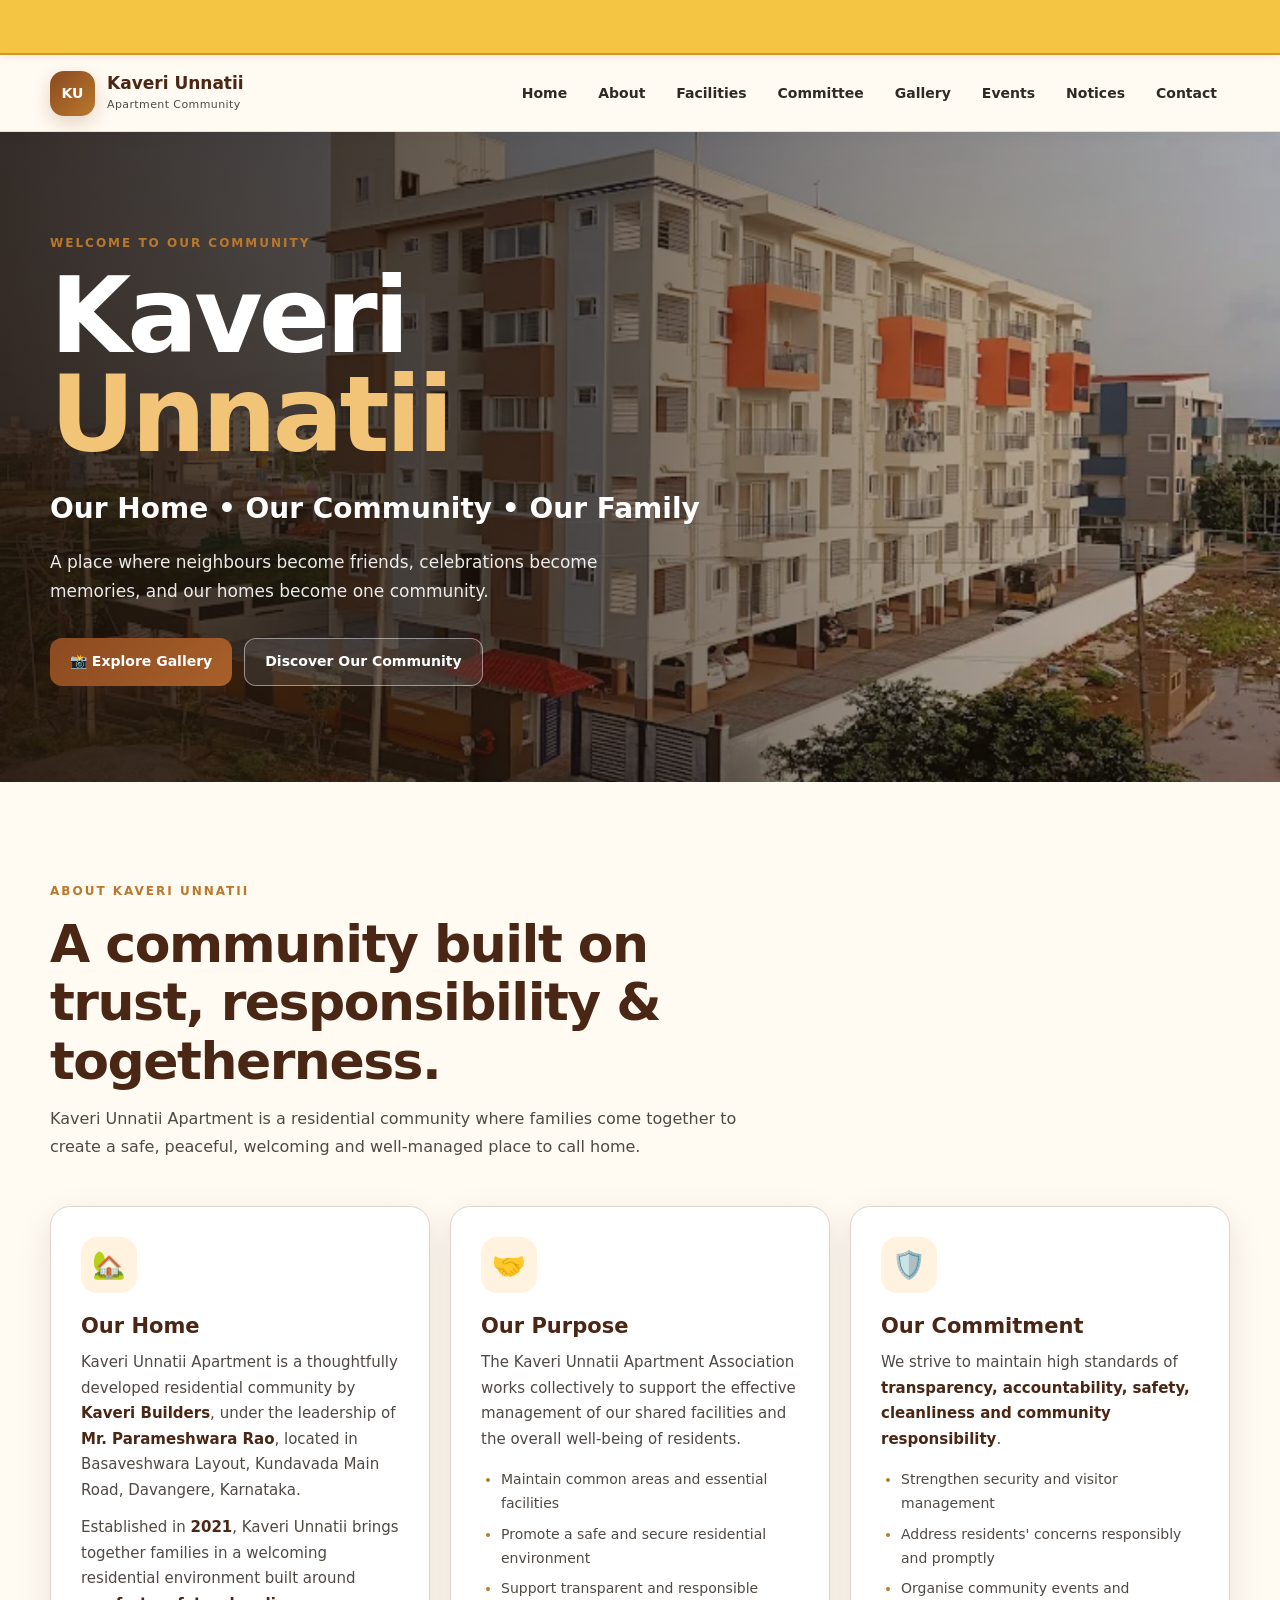
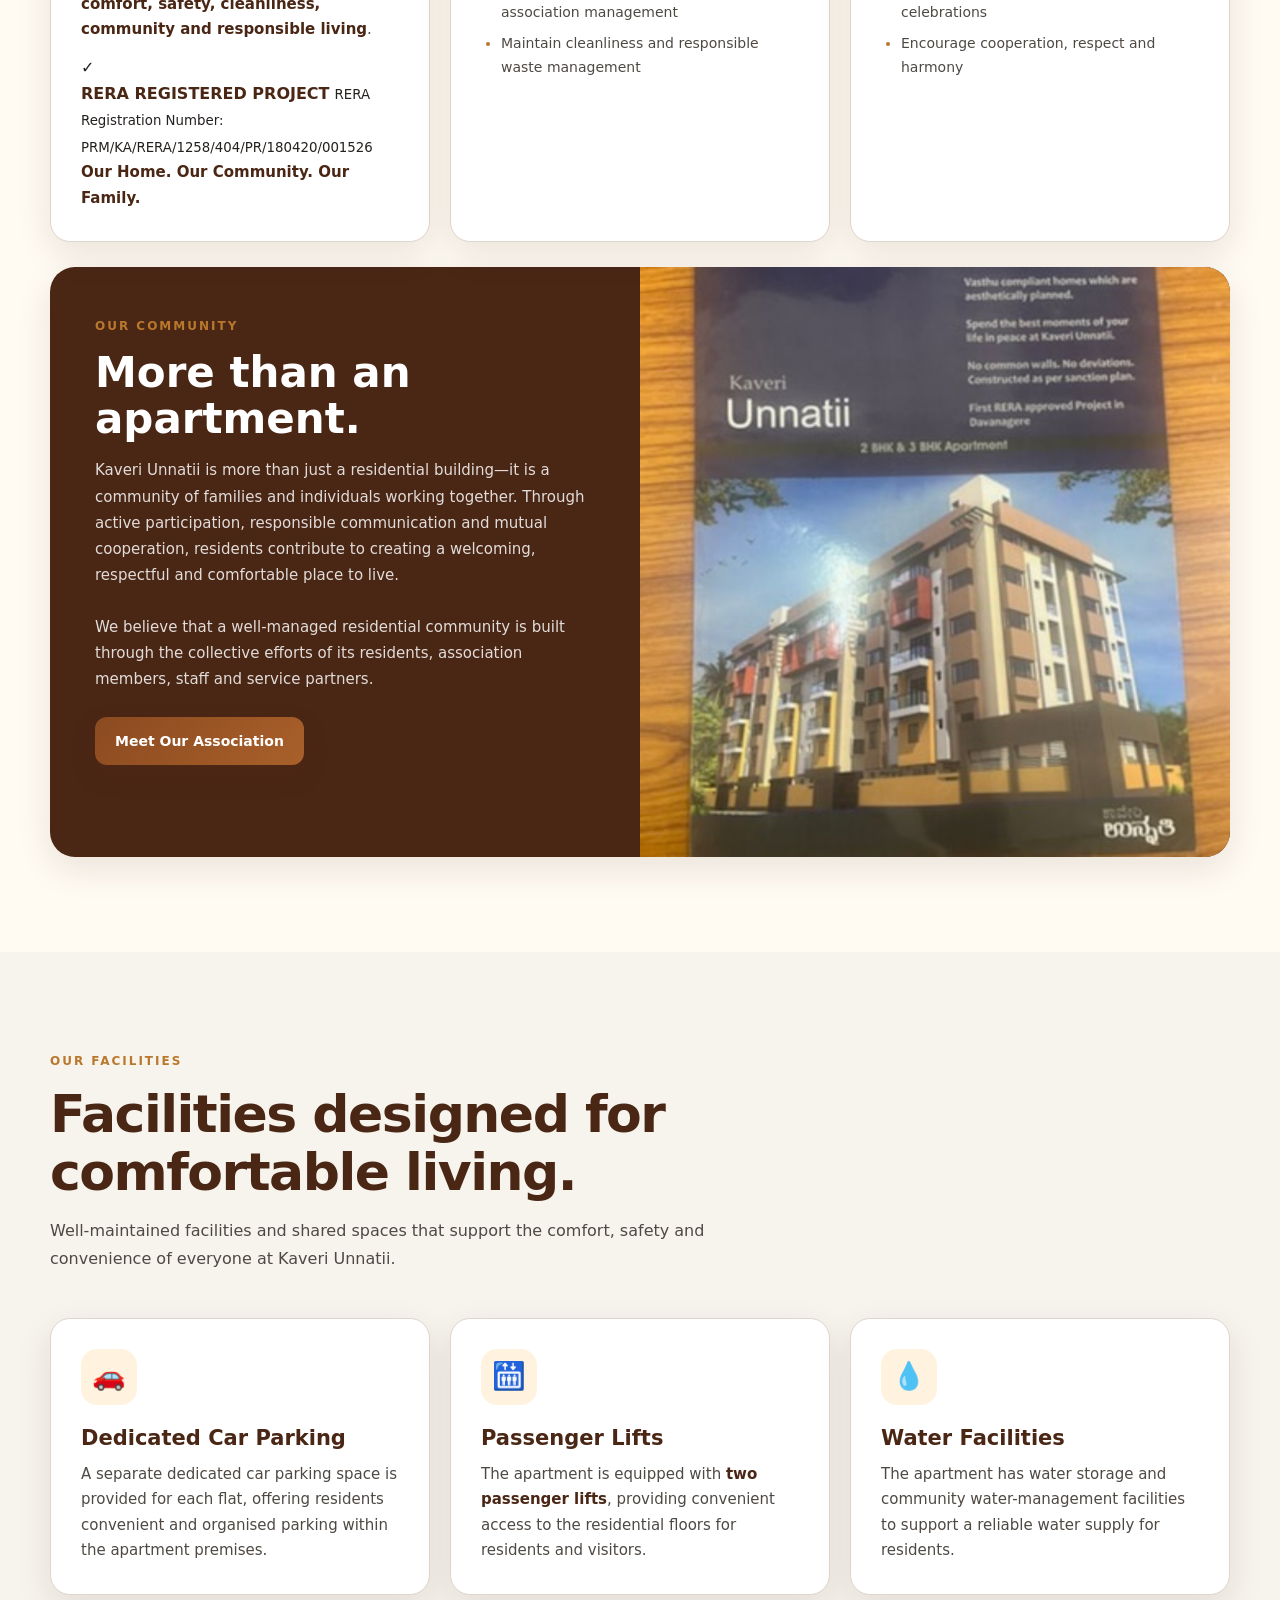
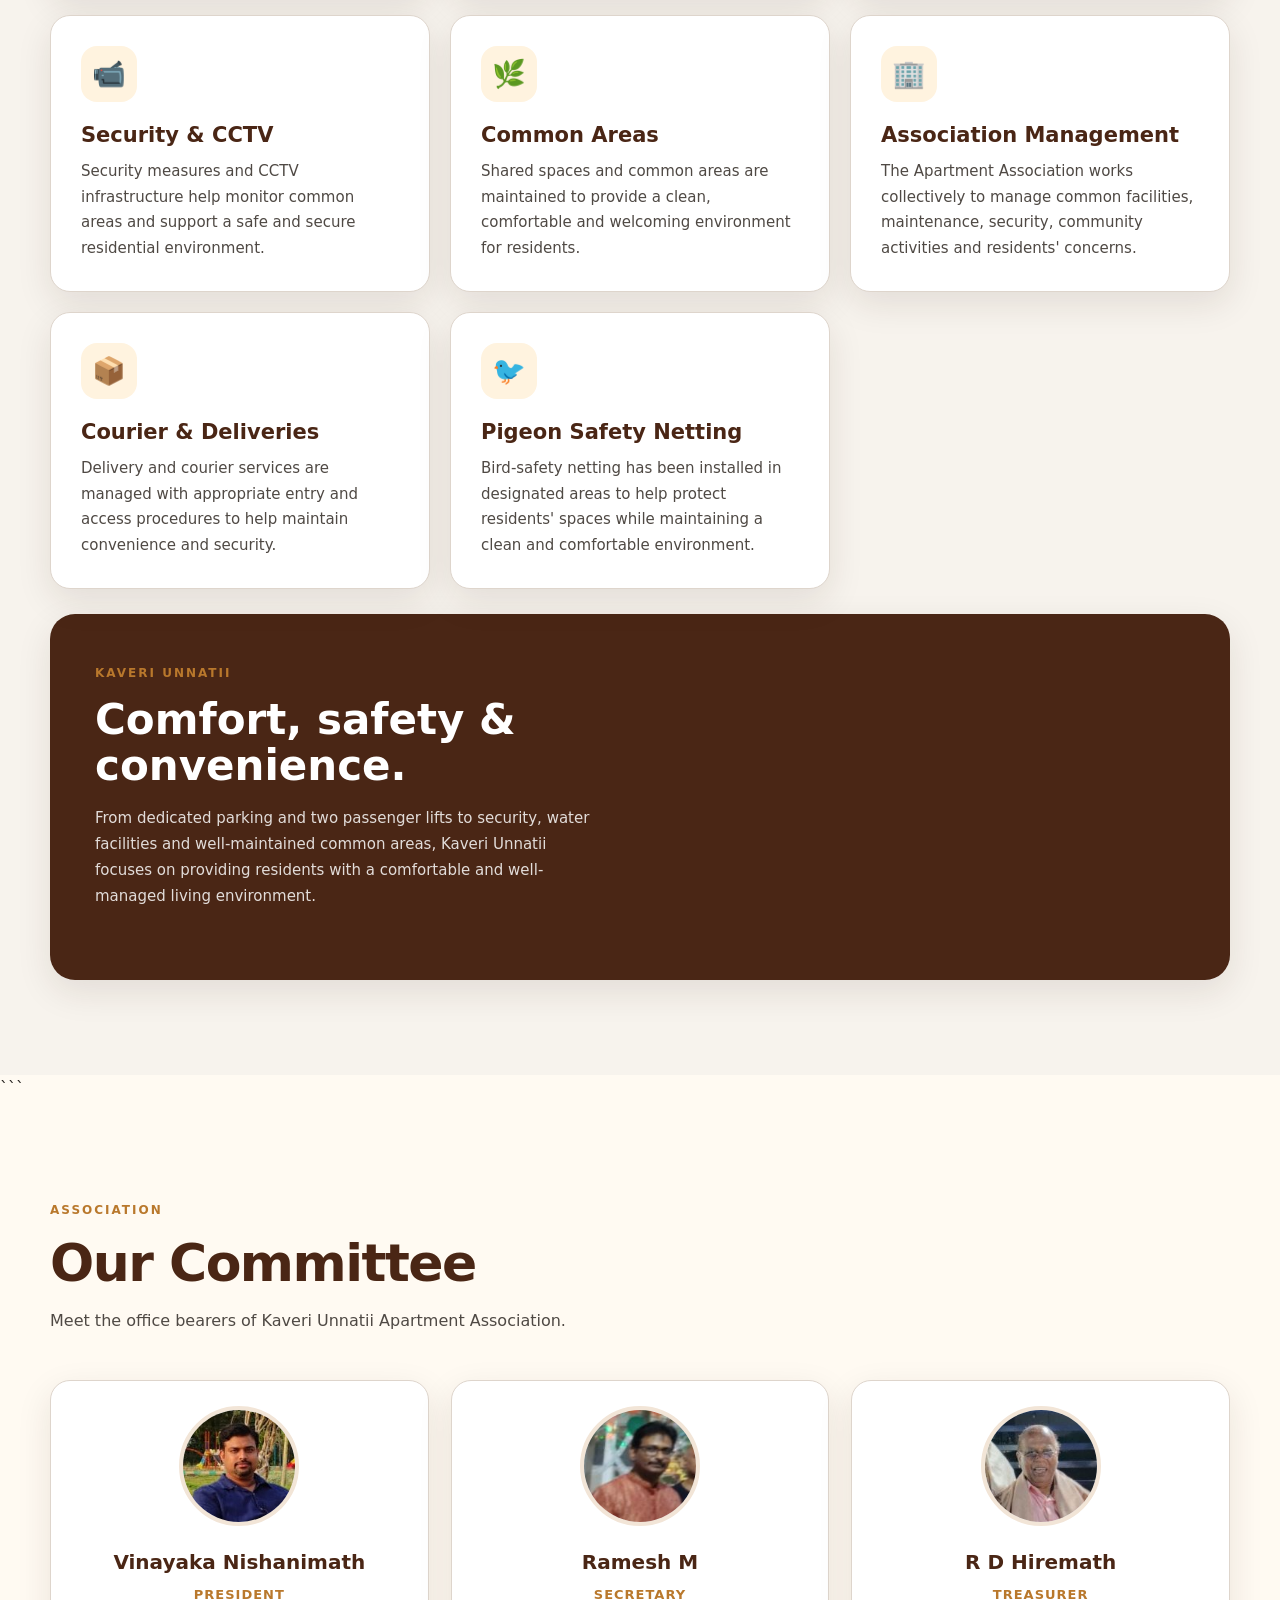
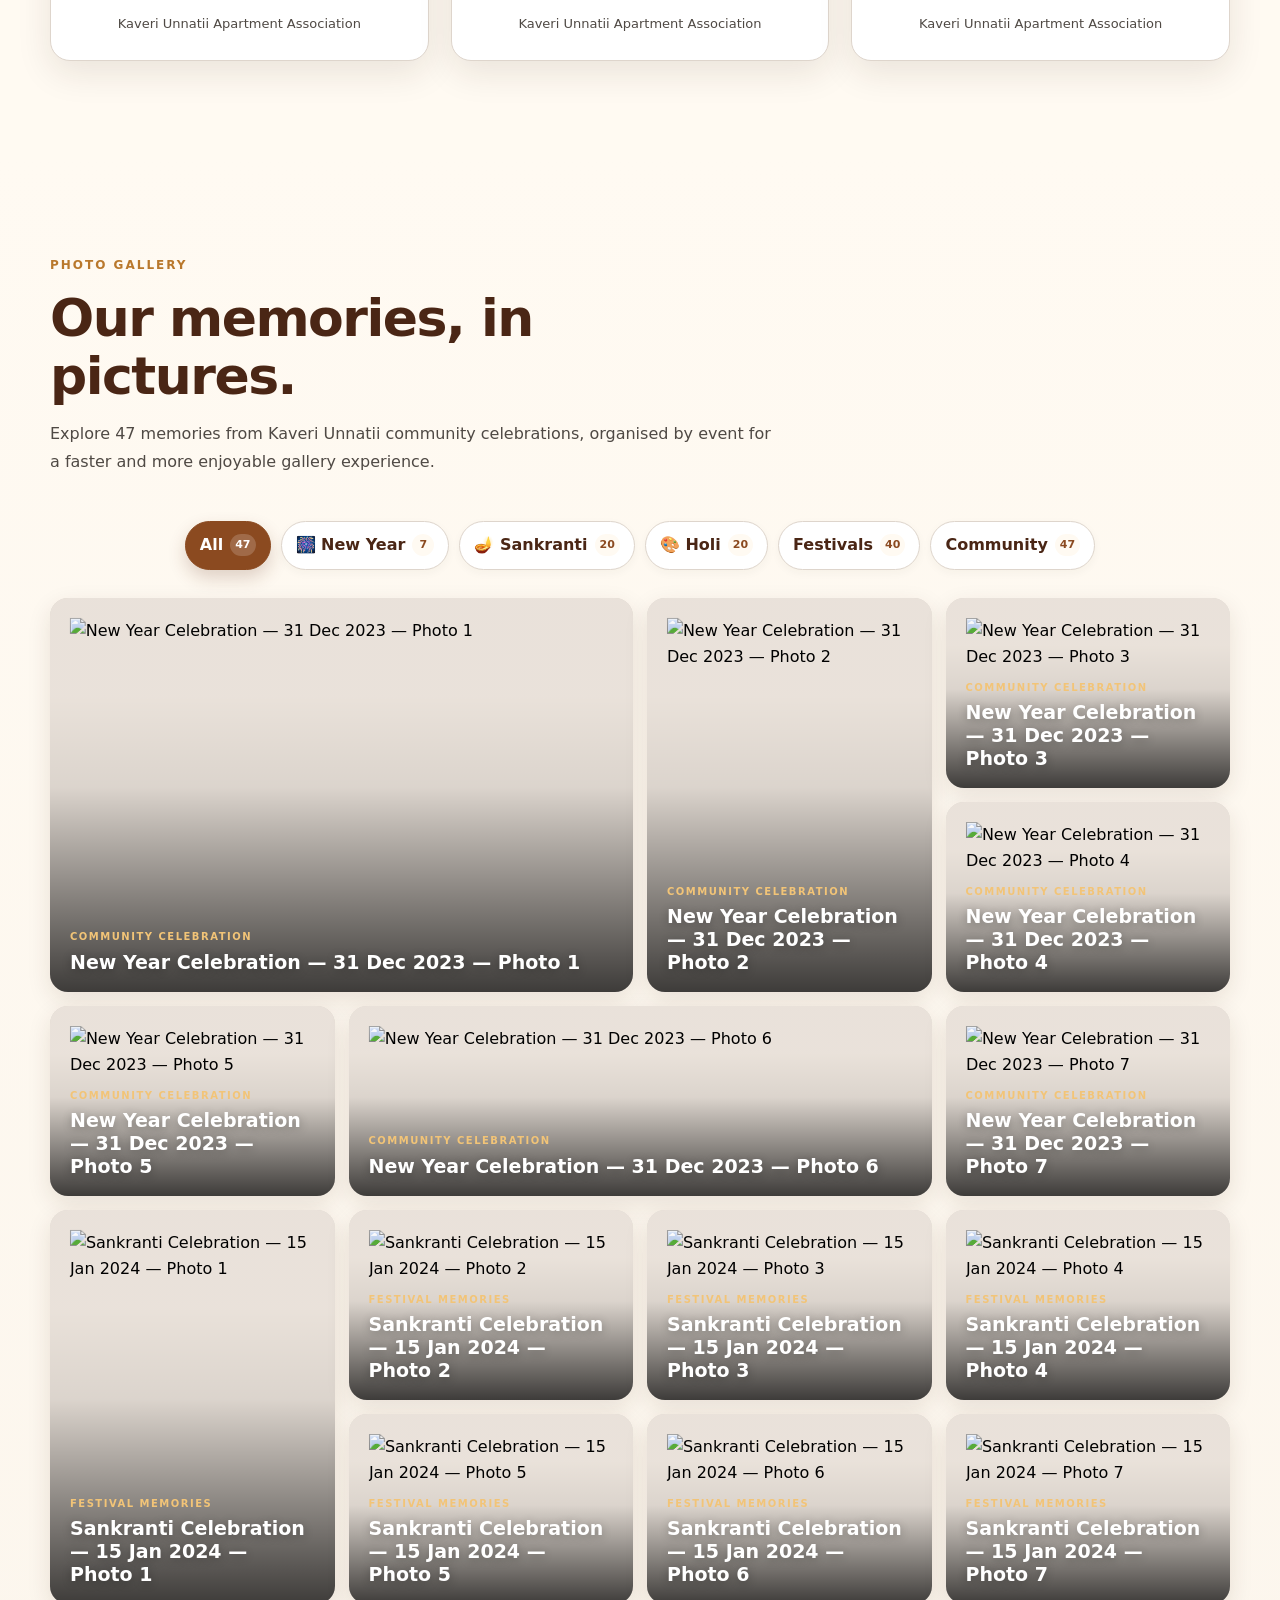
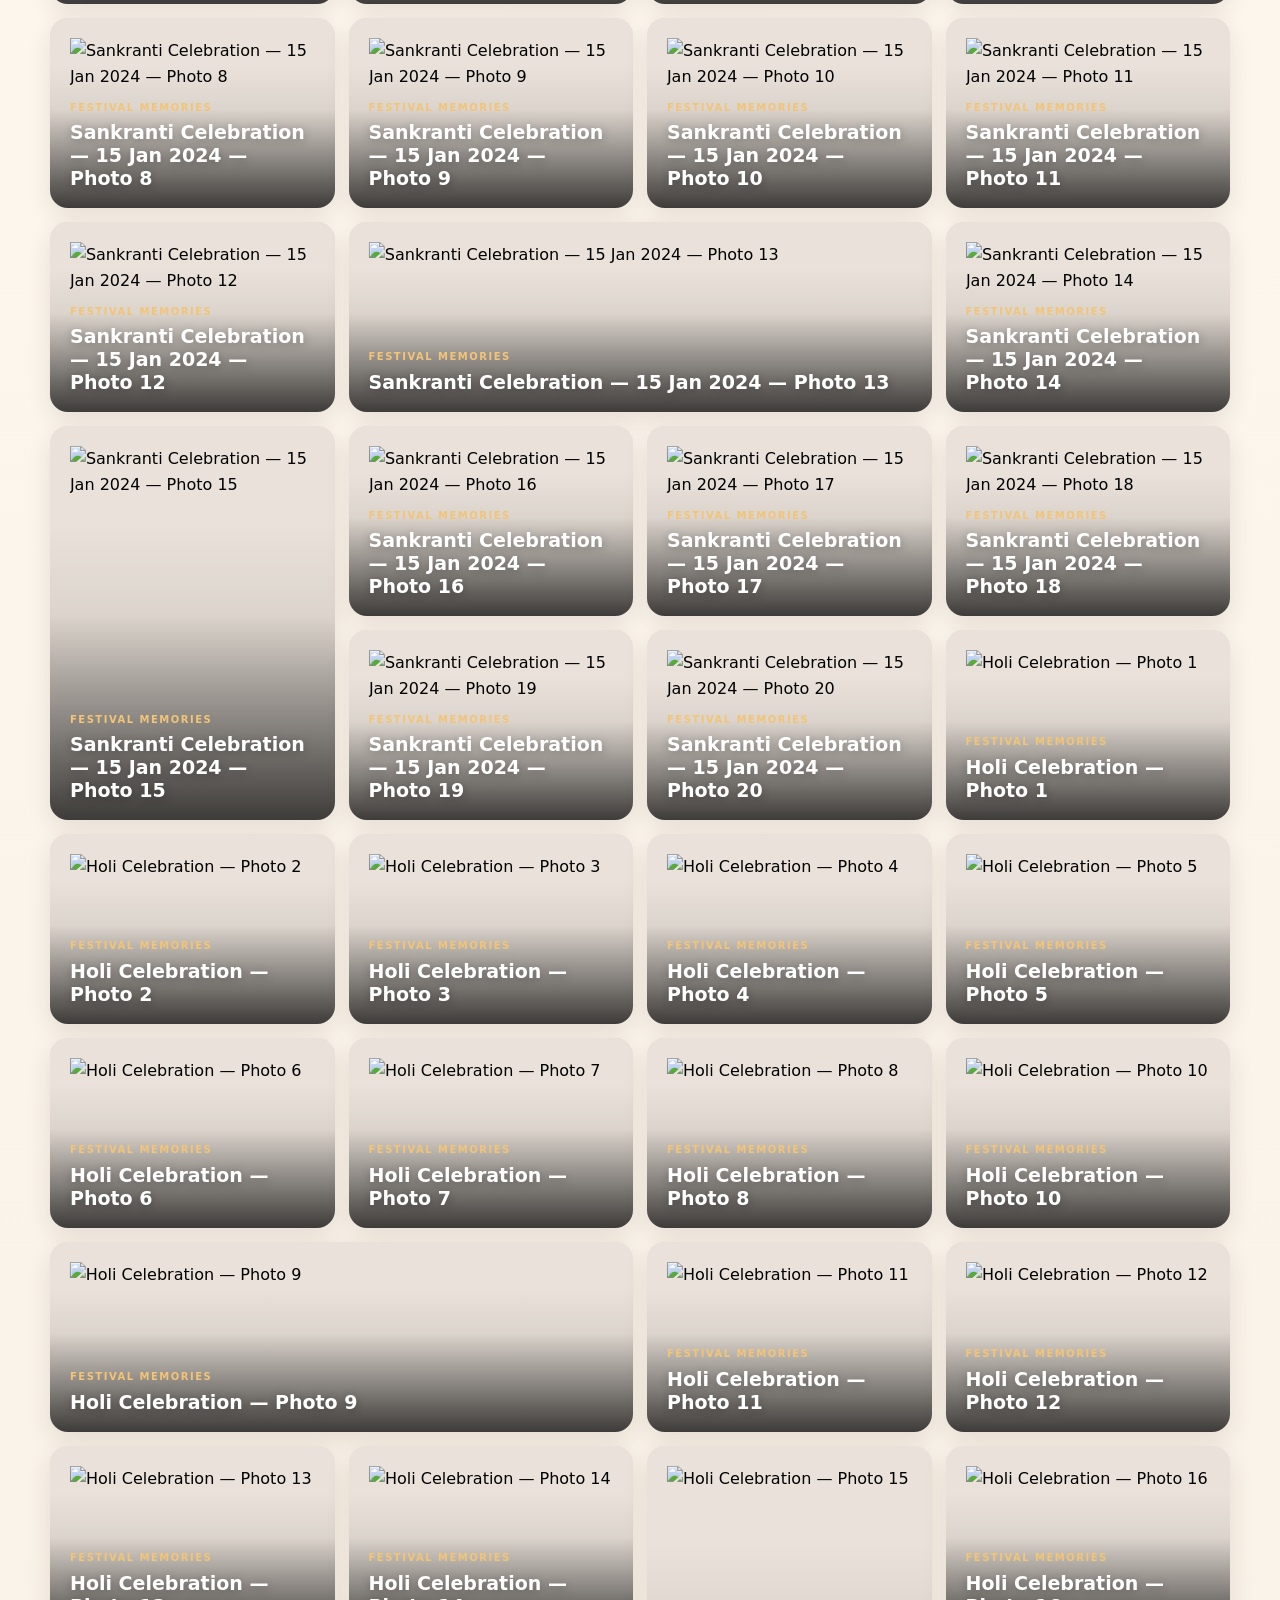
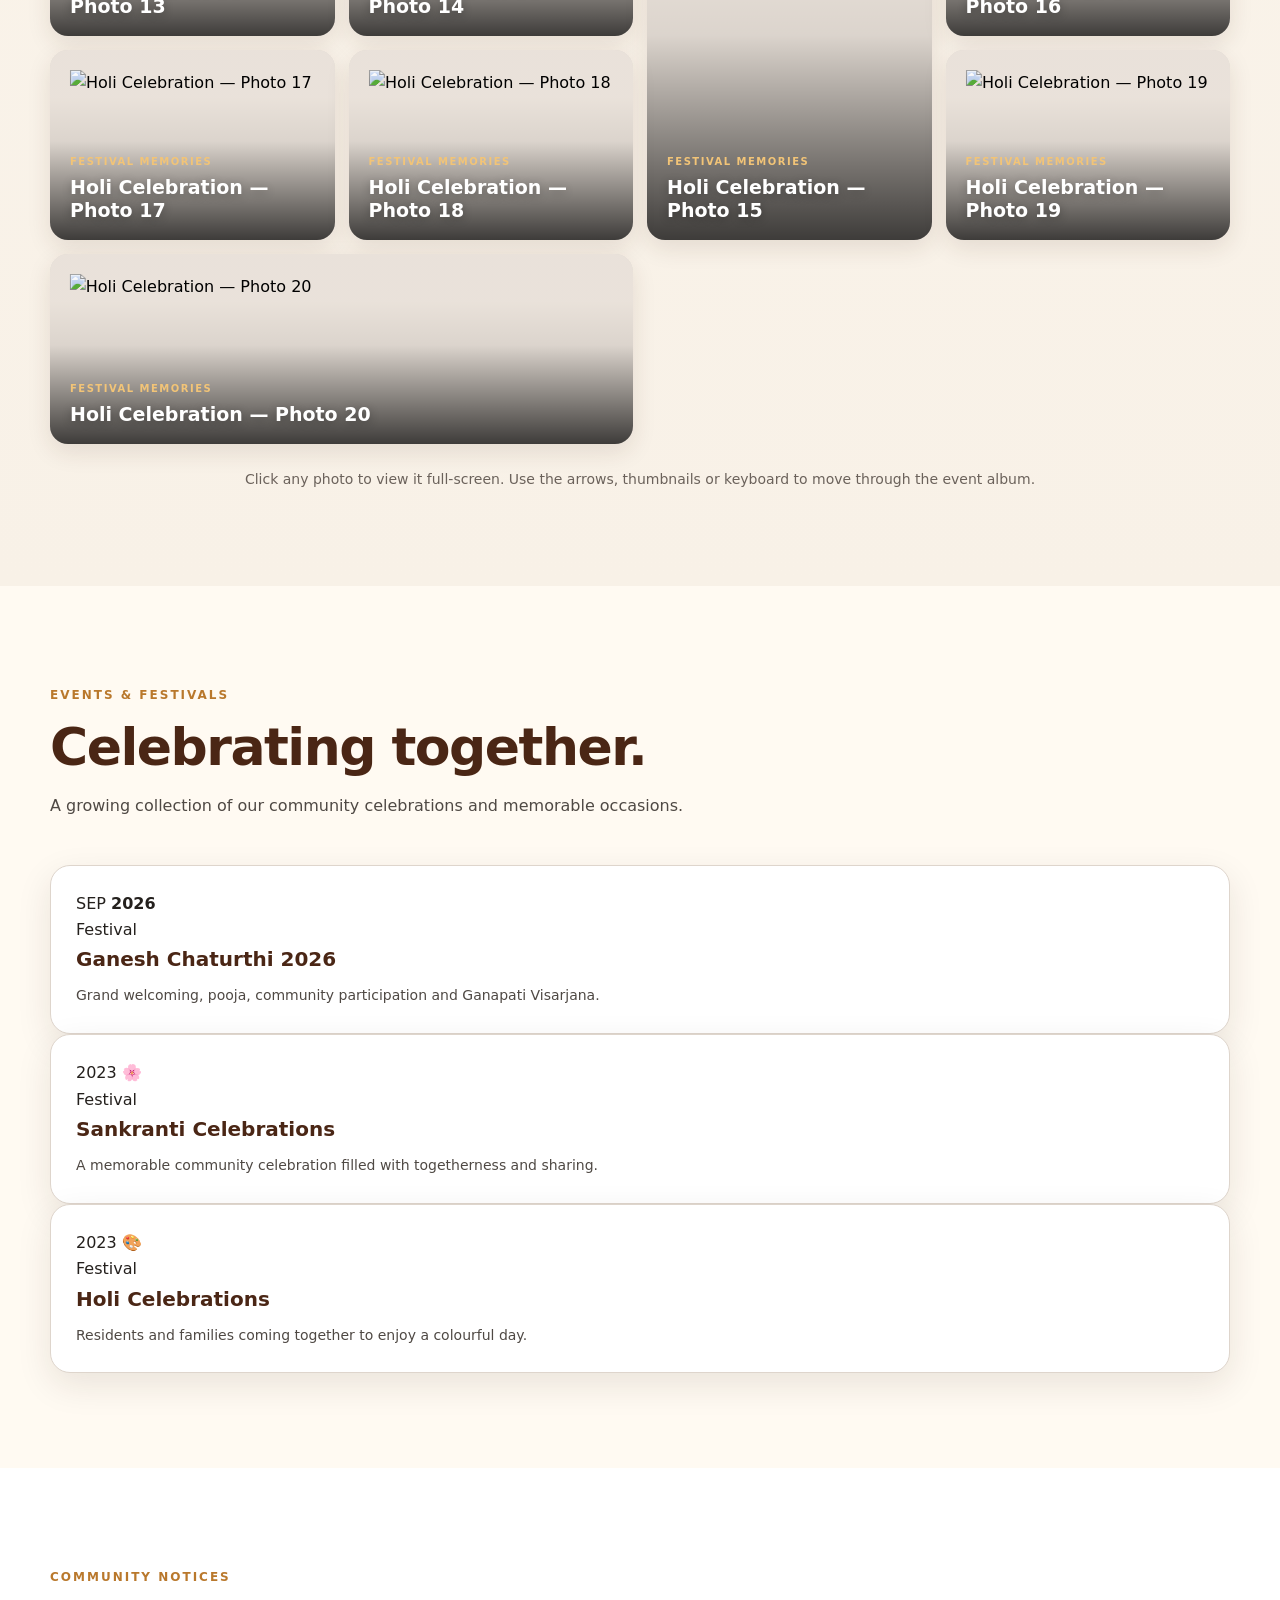
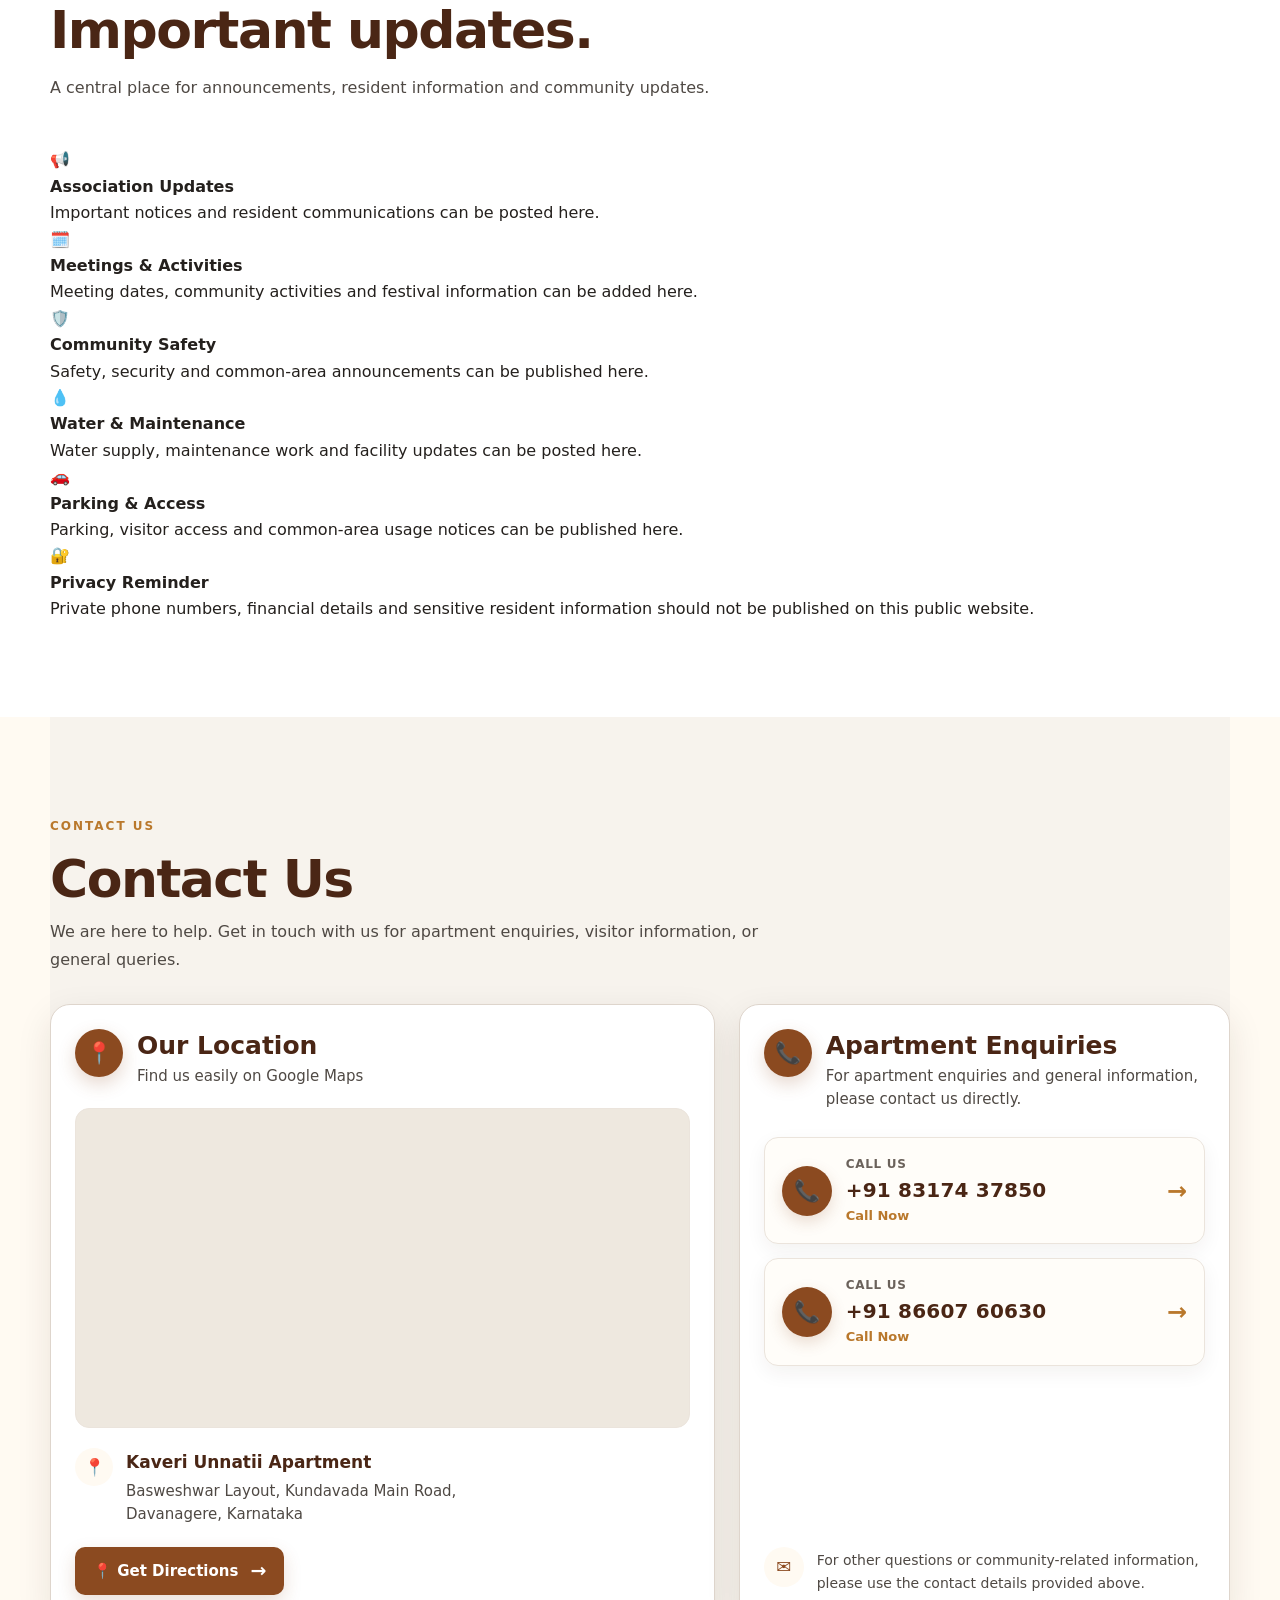
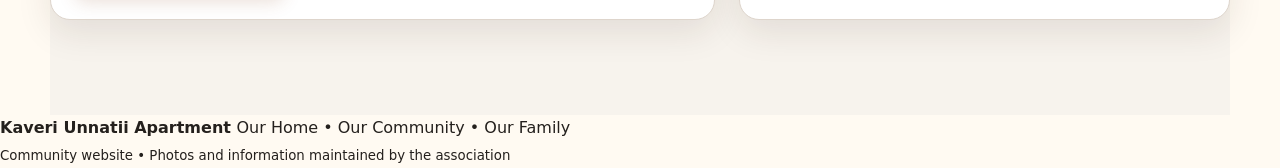
==== index.html @ 5471bf75 "Add files via upload" ====
<!DOCTYPE html>
<html lang="en">
<head>
  <meta charset="utf-8">
  <meta name="viewport" content="width=device-width, initial-scale=1.0">

  <meta
    name="description"
    content="Kaveri Unnatii Apartment Community — our home, our community, our family."
  >

  <meta name="theme-color" content="#8b4a20">

  <title>
    Kaveri Unnatii Apartment | Our Home • Our Community • Our Family
  </title>

  <link rel="stylesheet" href="styles.css">
</head>

<body>

  <!-- Urgent Sale Announcement -->
  <div class="sale-announcement" role="region" aria-label="Flat sale announcement">
    <div class="sale-announcement-track">
      🚨 <strong>LIMITED FLATS AVAILABLE FOR SALE — ENQUIRE TODAY!</strong>
      &nbsp;&nbsp;|&nbsp;&nbsp;
      🏠 Only a Few Flats Remaining
      &nbsp;&nbsp;|&nbsp;&nbsp;
      📞 <a href="tel:+918317437850">+91 83174 37850</a>
      &nbsp;&nbsp;/&nbsp;&nbsp;
      <a href="tel:+918660760630">+91 86607 60630</a>
    </div>
  </div>

  <!-- =====================================================
       NAVIGATION
  ====================================================== -->

  <header class="topbar">

    <div class="nav-wrap">

      <a
        href="#home"
        class="brand"
        aria-label="Kaveri Unnatii Home"
      >

        <span class="brand-mark">KU</span>

        <span>
          <strong>Kaveri Unnatii</strong>
          <small>Apartment Community</small>
        </span>

      </a>


      <button
        class="menu-btn"
        id="menuBtn"
        type="button"
        aria-label="Open navigation menu"
        aria-expanded="false"
      >
        ☰
      </button>


      <nav id="nav">

        <a href="#home">Home</a>
        <a href="#about">About</a>
        <a href="#facilities">Facilities</a>
        <a href="#committee">Committee</a>
        <a href="#gallery">Gallery</a>
        <a href="#events">Events</a>
        <a href="#notices">Notices</a>
        <a href="#contact">Contact</a>

      </nav>

    </div>

  </header>


  <main>

    <!-- =====================================================
         HERO
    ====================================================== -->

    <section class="hero" id="home">

      <div class="hero-overlay"></div>

      <div class="hero-content">

        <span class="eyebrow">
          WELCOME TO OUR COMMUNITY
        </span>

        <h1>
          Kaveri
          <span>Unnatii</span>
        </h1>

        <p class="hero-tagline">
          Our Home • Our Community • Our Family
        </p>

        <p class="hero-copy">
          A place where neighbours become friends,
          celebrations become memories,
          and our homes become one community.
        </p>

        <div class="hero-actions">

          <a
            class="btn primary"
            href="#gallery"
          >
            📸 Explore Gallery
          </a>

          <a
            class="btn ghost"
            href="#about"
          >
            Discover Our Community
          </a>

        </div>

      </div>

    </section>


    <!-- =====================================================
         ABOUT
    ====================================================== -->

    <!-- =====================================================
     ABOUT
====================================================== -->

<section class="section" id="about">

  <div class="section-heading">

    <span class="eyebrow">
      ABOUT KAVERI UNNATII
    </span>

    <h2>
      A community built on trust, responsibility &amp; togetherness.
    </h2>

    <p>
      Kaveri Unnatii Apartment is a residential community
      where families come together to create a safe, peaceful,
      welcoming and well-managed place to call home.
    </p>

  </div>


  <div class="about-grid">

    <div class="about-card">

      <div class="icon">🏡</div>

      <h3>
        Our Home
      </h3>

      <p>
        Kaveri Unnatii Apartment is a thoughtfully developed residential
        community by <strong>Kaveri Builders</strong>, under the leadership
        of <strong>Mr. Parameshwara Rao</strong>, located in
        Basaveshwara Layout, Kundavada Main Road, Davangere, Karnataka.
      </p>

      <p>
        Established in <strong>2021</strong>, Kaveri Unnatii brings
        together families in a welcoming residential environment built
        around <strong>comfort, safety, cleanliness, community and
        responsible living</strong>.
      </p>

      <div class="rera-badge" role="note" aria-label="RERA registration information">
        <span class="rera-badge-icon">✓</span>
        <div>
          <strong>RERA REGISTERED PROJECT</strong>
          <small>
            RERA Registration Number:
            <span>PRM/KA/RERA/1258/404/PR/180420/001526</span>
          </small>
        </div>
      </div>

      <p class="home-closing">
        <strong>Our Home. Our Community. Our Family.</strong>
      </p>

    </div>


    <div class="about-card">

      <div class="icon">🤝</div>

      <h3>
        Our Purpose
      </h3>

      <p>
        The Kaveri Unnatii Apartment Association works collectively
        to support the effective management of our shared
        facilities and the overall well-being of residents.
      </p>

      <ul class="about-list">
        <li>Maintain common areas and essential facilities</li>
        <li>Promote a safe and secure residential environment</li>
        <li>Support transparent and responsible association management</li>
        <li>Maintain cleanliness and responsible waste management</li>
      </ul>

    </div>


    <div class="about-card">

      <div class="icon">🛡️</div>

      <h3>
        Our Commitment
      </h3>

      <p>
        We strive to maintain high standards of
        <strong>transparency, accountability, safety, cleanliness
        and community responsibility</strong>.
      </p>

      <ul class="about-list">
        <li>Strengthen security and visitor management</li>
        <li>Address residents' concerns responsibly and promptly</li>
        <li>Organise community events and celebrations</li>
        <li>Encourage cooperation, respect and harmony</li>
      </ul>

    </div>

  </div>


  <div class="intro-panel">

    <div>

      <span class="eyebrow">
        OUR COMMUNITY
      </span>

      <h3>
        More than an apartment.
      </h3>

      <p>
        Kaveri Unnatii is more than just a residential building—it is
        a community of families and individuals working together.
        Through active participation, responsible communication and
        mutual cooperation, residents contribute to creating a
        welcoming, respectful and comfortable place to live.
      </p>

      <p>
        We believe that a well-managed residential community is built
        through the collective efforts of its residents, association
        members, staff and service partners.
      </p>

      <a
        class="btn primary"
        href="#committee"
      >
        Meet Our Association
      </a>

    </div>


    <img
      src="images/Gallery/Our%20Apartment/kaveri-brochure.jpg"
      alt="Kaveri Unnatii Apartment"
      loading="lazy"
    >

  </div>

</section>

<!-- =====================================================
     FACILITIES
====================================================== -->

<section
  class="section facilities-section"
  id="facilities"
>

  <div class="section-heading">

    <span class="eyebrow">
      OUR FACILITIES
    </span>

    <h2>
      Facilities designed for comfortable living.
    </h2>

    <p>
      Well-maintained facilities and shared spaces that
      support the comfort, safety and convenience of
      everyone at Kaveri Unnatii.
    </p>

  </div>


  <div class="about-grid">


    <!-- PARKING -->

    <div class="about-card">

      <div class="icon">🚗</div>

      <h3>
        Dedicated Car Parking
      </h3>

      <p>
        A separate dedicated car parking space is provided
        for each flat, offering residents convenient and
        organised parking within the apartment premises.
      </p>

    </div>


    <!-- LIFT -->

    <div class="about-card">

      <div class="icon">🛗</div>

      <h3>
        Passenger Lifts
      </h3>

      <p>
        The apartment is equipped with <strong>two passenger
        lifts</strong>, providing convenient access to the
        residential floors for residents and visitors.
      </p>

    </div>


    <!-- WATER -->

    <div class="about-card">

      <div class="icon">💧</div>

      <h3>
        Water Facilities
      </h3>

      <p>
        The apartment has water storage and community
        water-management facilities to support a reliable
        water supply for residents.
      </p>

    </div>


    <!-- SECURITY -->

    <div class="about-card">

      <div class="icon">📹</div>

      <h3>
        Security &amp; CCTV
      </h3>

      <p>
        Security measures and CCTV infrastructure help
        monitor common areas and support a safe and secure
        residential environment.
      </p>

    </div>


    <!-- COMMON AREAS -->

    <div class="about-card">

      <div class="icon">🌿</div>

      <h3>
        Common Areas
      </h3>

      <p>
        Shared spaces and common areas are maintained
        to provide a clean, comfortable and welcoming
        environment for residents.
      </p>

    </div>


    <!-- ASSOCIATION -->

    <div class="about-card">

      <div class="icon">🏢</div>

      <h3>
        Association Management
      </h3>

      <p>
        The Apartment Association works collectively to
        manage common facilities, maintenance, security,
        community activities and residents' concerns.
      </p>

    </div>


    <!-- COURIER -->

    <div class="about-card">

      <div class="icon">📦</div>

      <h3>
        Courier &amp; Deliveries
      </h3>

      <p>
        Delivery and courier services are managed with
        appropriate entry and access procedures to help
        maintain convenience and security.
      </p>

    </div>


    <!-- PIGEON SAFETY -->

    <div class="about-card">

      <div class="icon">🐦</div>

      <h3>
        Pigeon Safety Netting
      </h3>

      <p>
        Bird-safety netting has been installed in designated
        areas to help protect residents' spaces while
        maintaining a clean and comfortable environment.
      </p>

    </div>


  </div>


  <!-- FACILITY HIGHLIGHTS -->

  <div class="intro-panel facilities-highlight">

    <div>

      <span class="eyebrow">
        KAVERI UNNATII
      </span>

      <h3>
        Comfort, safety &amp; convenience.
      </h3>

      <p>
        From dedicated parking and two passenger lifts to
        security, water facilities and well-maintained
        common areas, Kaveri Unnatii focuses on providing
        residents with a comfortable and well-managed
        living environment.
      </p>

    </div>

  </div>

</section>
```


    <!-- =====================================================
         COMMITTEE
    ====================================================== -->

    <section
      class="section committee-section"
      id="committee"
    >

      <div class="committee-container">

        <div class="section-heading">

          <span class="eyebrow">
            ASSOCIATION
          </span>

          <h2>
            Our Committee
          </h2>

          <p>
            Meet the office bearers of
            Kaveri Unnatii Apartment Association.
          </p>

        </div>


        <div class="committee-grid">


          <!-- PRESIDENT -->

          <div class="committee-card">

            <div class="committee-photo">

              <img
                src="images/committee/president.jpg"
                alt="President - Kaveri Unnatii Apartment Association"
                loading="lazy"
              >

            </div>

            <h3>
              Vinayaka Nishanimath
            </h3>

            <p class="committee-role">
              President
            </p>

            <p class="committee-description">
              Kaveri Unnatii Apartment Association
            </p>

          </div>


          <!-- SECRETARY -->

          <div class="committee-card">

            <div class="committee-photo">

              <img
                src="images/committee/secretary.jpg"
                alt="Secretary - Kaveri Unnatii Apartment Association"
                loading="lazy"
              >

            </div>

            <h3>
              Ramesh M
            </h3>

            <p class="committee-role">
              Secretary
            </p>

            <p class="committee-description">
              Kaveri Unnatii Apartment Association
            </p>

          </div>


          <!-- TREASURER -->

          <div class="committee-card">

            <div class="committee-photo">

              <img
                src="images/committee/treasurer.jpg"
                alt="Treasurer - Kaveri Unnatii Apartment Association"
                loading="lazy"
              >

            </div>

            <h3>
              R D Hiremath
            </h3>

            <p class="committee-role">
              Treasurer
            </p>

            <p class="committee-description">
              Kaveri Unnatii Apartment Association
            </p>

          </div>

        </div>

      </div>

    </section>


    <!-- =====================================================
         PREMIUM PHOTO GALLERY — 47 COMMUNITY PHOTOS
    ====================================================== -->

    <section class="section gallery-section" id="gallery">

      <div class="section-heading">
        <span class="eyebrow">PHOTO GALLERY</span>
        <h2>Our memories, in pictures.</h2>
        <p>Explore 47 memories from Kaveri Unnatii community celebrations, organised by event for a faster and more enjoyable gallery experience.</p>
      </div>

      <div class="gallery-filters" role="group" aria-label="Gallery filters">
        <button class="gallery-filter active" type="button" data-filter="all" aria-selected="true">All <span class="gallery-filter-count">47</span></button>
        <button class="gallery-filter" type="button" data-filter="new-year" aria-selected="false">🎆 New Year <span class="gallery-filter-count">7</span></button>
        <button class="gallery-filter" type="button" data-filter="sankranti" aria-selected="false">🪔 Sankranti <span class="gallery-filter-count">20</span></button>
        <button class="gallery-filter" type="button" data-filter="holi" aria-selected="false">🎨 Holi <span class="gallery-filter-count">20</span></button>
        <button class="gallery-filter" type="button" data-filter="festival" aria-selected="false">Festivals <span class="gallery-filter-count">40</span></button>
        <button class="gallery-filter" type="button" data-filter="community" aria-selected="false">Community <span class="gallery-filter-count">47</span></button>
      </div>

      <div class="gallery-mosaic" id="galleryGrid">

        <button type="button" class="gallery-tile gallery-tile-featured" data-gallery-item data-album="new-year" data-index="0" data-category="new-year community" aria-label="Open New Year Celebration — 31 Dec 2023 — Photo 1">
          <img src="thumbnails/01-New-Year-Celebration-2023-24/new-year-celebration-2023-24-01.jpg" alt="New Year Celebration — 31 Dec 2023 — Photo 1" loading="lazy">
          <span class="gallery-tile-content">
            <span class="gallery-tile-kicker">Community Celebration</span>
            <span class="gallery-tile-title">New Year Celebration — 31 Dec 2023 — Photo 1</span>
          </span>
          <span class="gallery-tile-icon" aria-hidden="true">↗</span>
        </button>

        <button type="button" class="gallery-tile gallery-tile-tall" data-gallery-item data-album="new-year" data-index="1" data-category="new-year community" aria-label="Open New Year Celebration — 31 Dec 2023 — Photo 2">
          <img src="thumbnails/01-New-Year-Celebration-2023-24/new-year-celebration-2023-24-02.jpg" alt="New Year Celebration — 31 Dec 2023 — Photo 2" loading="lazy">
          <span class="gallery-tile-content">
            <span class="gallery-tile-kicker">Community Celebration</span>
            <span class="gallery-tile-title">New Year Celebration — 31 Dec 2023 — Photo 2</span>
          </span>
          <span class="gallery-tile-icon" aria-hidden="true">↗</span>
        </button>

        <button type="button" class="gallery-tile" data-gallery-item data-album="new-year" data-index="2" data-category="new-year community" aria-label="Open New Year Celebration — 31 Dec 2023 — Photo 3">
          <img src="thumbnails/01-New-Year-Celebration-2023-24/new-year-celebration-2023-24-03.jpg" alt="New Year Celebration — 31 Dec 2023 — Photo 3" loading="lazy">
          <span class="gallery-tile-content">
            <span class="gallery-tile-kicker">Community Celebration</span>
            <span class="gallery-tile-title">New Year Celebration — 31 Dec 2023 — Photo 3</span>
          </span>
          <span class="gallery-tile-icon" aria-hidden="true">↗</span>
        </button>

        <button type="button" class="gallery-tile" data-gallery-item data-album="new-year" data-index="3" data-category="new-year community" aria-label="Open New Year Celebration — 31 Dec 2023 — Photo 4">
          <img src="thumbnails/01-New-Year-Celebration-2023-24/new-year-celebration-2023-24-04.jpg" alt="New Year Celebration — 31 Dec 2023 — Photo 4" loading="lazy">
          <span class="gallery-tile-content">
            <span class="gallery-tile-kicker">Community Celebration</span>
            <span class="gallery-tile-title">New Year Celebration — 31 Dec 2023 — Photo 4</span>
          </span>
          <span class="gallery-tile-icon" aria-hidden="true">↗</span>
        </button>

        <button type="button" class="gallery-tile" data-gallery-item data-album="new-year" data-index="4" data-category="new-year community" aria-label="Open New Year Celebration — 31 Dec 2023 — Photo 5">
          <img src="thumbnails/01-New-Year-Celebration-2023-24/new-year-celebration-2023-24-05.jpg" alt="New Year Celebration — 31 Dec 2023 — Photo 5" loading="lazy">
          <span class="gallery-tile-content">
            <span class="gallery-tile-kicker">Community Celebration</span>
            <span class="gallery-tile-title">New Year Celebration — 31 Dec 2023 — Photo 5</span>
          </span>
          <span class="gallery-tile-icon" aria-hidden="true">↗</span>
        </button>

        <button type="button" class="gallery-tile gallery-tile-wide" data-gallery-item data-album="new-year" data-index="5" data-category="new-year community" aria-label="Open New Year Celebration — 31 Dec 2023 — Photo 6">
          <img src="thumbnails/01-New-Year-Celebration-2023-24/new-year-celebration-2023-24-06.jpg" alt="New Year Celebration — 31 Dec 2023 — Photo 6" loading="lazy">
          <span class="gallery-tile-content">
            <span class="gallery-tile-kicker">Community Celebration</span>
            <span class="gallery-tile-title">New Year Celebration — 31 Dec 2023 — Photo 6</span>
          </span>
          <span class="gallery-tile-icon" aria-hidden="true">↗</span>
        </button>

        <button type="button" class="gallery-tile" data-gallery-item data-album="new-year" data-index="6" data-category="new-year community" aria-label="Open New Year Celebration — 31 Dec 2023 — Photo 7">
          <img src="thumbnails/01-New-Year-Celebration-2023-24/new-year-celebration-2023-24-07.jpg" alt="New Year Celebration — 31 Dec 2023 — Photo 7" loading="lazy">
          <span class="gallery-tile-content">
            <span class="gallery-tile-kicker">Community Celebration</span>
            <span class="gallery-tile-title">New Year Celebration — 31 Dec 2023 — Photo 7</span>
          </span>
          <span class="gallery-tile-icon" aria-hidden="true">↗</span>
        </button>

        <button type="button" class="gallery-tile gallery-tile-tall" data-gallery-item data-album="sankranti" data-index="0" data-category="sankranti community festival" aria-label="Open Sankranti Celebration — 15 Jan 2024 — Photo 1">
          <img src="thumbnails/02-Sankranti-Celebration-2024/sankranti-celebration-2024-01.jpg" alt="Sankranti Celebration — 15 Jan 2024 — Photo 1" loading="lazy">
          <span class="gallery-tile-content">
            <span class="gallery-tile-kicker">Festival Memories</span>
            <span class="gallery-tile-title">Sankranti Celebration — 15 Jan 2024 — Photo 1</span>
          </span>
          <span class="gallery-tile-icon" aria-hidden="true">↗</span>
        </button>

        <button type="button" class="gallery-tile" data-gallery-item data-album="sankranti" data-index="1" data-category="sankranti community festival" aria-label="Open Sankranti Celebration — 15 Jan 2024 — Photo 2">
          <img src="thumbnails/02-Sankranti-Celebration-2024/sankranti-celebration-2024-02.jpg" alt="Sankranti Celebration — 15 Jan 2024 — Photo 2" loading="lazy">
          <span class="gallery-tile-content">
            <span class="gallery-tile-kicker">Festival Memories</span>
            <span class="gallery-tile-title">Sankranti Celebration — 15 Jan 2024 — Photo 2</span>
          </span>
          <span class="gallery-tile-icon" aria-hidden="true">↗</span>
        </button>

        <button type="button" class="gallery-tile" data-gallery-item data-album="sankranti" data-index="2" data-category="sankranti community festival" aria-label="Open Sankranti Celebration — 15 Jan 2024 — Photo 3">
          <img src="thumbnails/02-Sankranti-Celebration-2024/sankranti-celebration-2024-03.jpg" alt="Sankranti Celebration — 15 Jan 2024 — Photo 3" loading="lazy">
          <span class="gallery-tile-content">
            <span class="gallery-tile-kicker">Festival Memories</span>
            <span class="gallery-tile-title">Sankranti Celebration — 15 Jan 2024 — Photo 3</span>
          </span>
          <span class="gallery-tile-icon" aria-hidden="true">↗</span>
        </button>

        <button type="button" class="gallery-tile" data-gallery-item data-album="sankranti" data-index="3" data-category="sankranti community festival" aria-label="Open Sankranti Celebration — 15 Jan 2024 — Photo 4">
          <img src="thumbnails/02-Sankranti-Celebration-2024/sankranti-celebration-2024-04.jpg" alt="Sankranti Celebration — 15 Jan 2024 — Photo 4" loading="lazy">
          <span class="gallery-tile-content">
            <span class="gallery-tile-kicker">Festival Memories</span>
            <span class="gallery-tile-title">Sankranti Celebration — 15 Jan 2024 — Photo 4</span>
          </span>
          <span class="gallery-tile-icon" aria-hidden="true">↗</span>
        </button>

        <button type="button" class="gallery-tile" data-gallery-item data-album="sankranti" data-index="4" data-category="sankranti community festival" aria-label="Open Sankranti Celebration — 15 Jan 2024 — Photo 5">
          <img src="thumbnails/02-Sankranti-Celebration-2024/sankranti-celebration-2024-05.jpg" alt="Sankranti Celebration — 15 Jan 2024 — Photo 5" loading="lazy">
          <span class="gallery-tile-content">
            <span class="gallery-tile-kicker">Festival Memories</span>
            <span class="gallery-tile-title">Sankranti Celebration — 15 Jan 2024 — Photo 5</span>
          </span>
          <span class="gallery-tile-icon" aria-hidden="true">↗</span>
        </button>

        <button type="button" class="gallery-tile" data-gallery-item data-album="sankranti" data-index="5" data-category="sankranti community festival" aria-label="Open Sankranti Celebration — 15 Jan 2024 — Photo 6">
          <img src="thumbnails/02-Sankranti-Celebration-2024/sankranti-celebration-2024-06.jpg" alt="Sankranti Celebration — 15 Jan 2024 — Photo 6" loading="lazy">
          <span class="gallery-tile-content">
            <span class="gallery-tile-kicker">Festival Memories</span>
            <span class="gallery-tile-title">Sankranti Celebration — 15 Jan 2024 — Photo 6</span>
          </span>
          <span class="gallery-tile-icon" aria-hidden="true">↗</span>
        </button>

        <button type="button" class="gallery-tile" data-gallery-item data-album="sankranti" data-index="6" data-category="sankranti community festival" aria-label="Open Sankranti Celebration — 15 Jan 2024 — Photo 7">
          <img src="thumbnails/02-Sankranti-Celebration-2024/sankranti-celebration-2024-07.jpg" alt="Sankranti Celebration — 15 Jan 2024 — Photo 7" loading="lazy">
          <span class="gallery-tile-content">
            <span class="gallery-tile-kicker">Festival Memories</span>
            <span class="gallery-tile-title">Sankranti Celebration — 15 Jan 2024 — Photo 7</span>
          </span>
          <span class="gallery-tile-icon" aria-hidden="true">↗</span>
        </button>

        <button type="button" class="gallery-tile" data-gallery-item data-album="sankranti" data-index="7" data-category="sankranti community festival" aria-label="Open Sankranti Celebration — 15 Jan 2024 — Photo 8">
          <img src="thumbnails/02-Sankranti-Celebration-2024/sankranti-celebration-2024-08.jpg" alt="Sankranti Celebration — 15 Jan 2024 — Photo 8" loading="lazy">
          <span class="gallery-tile-content">
            <span class="gallery-tile-kicker">Festival Memories</span>
            <span class="gallery-tile-title">Sankranti Celebration — 15 Jan 2024 — Photo 8</span>
          </span>
          <span class="gallery-tile-icon" aria-hidden="true">↗</span>
        </button>

        <button type="button" class="gallery-tile" data-gallery-item data-album="sankranti" data-index="8" data-category="sankranti community festival" aria-label="Open Sankranti Celebration — 15 Jan 2024 — Photo 9">
          <img src="thumbnails/02-Sankranti-Celebration-2024/sankranti-celebration-2024-09.jpg" alt="Sankranti Celebration — 15 Jan 2024 — Photo 9" loading="lazy">
          <span class="gallery-tile-content">
            <span class="gallery-tile-kicker">Festival Memories</span>
            <span class="gallery-tile-title">Sankranti Celebration — 15 Jan 2024 — Photo 9</span>
          </span>
          <span class="gallery-tile-icon" aria-hidden="true">↗</span>
        </button>

        <button type="button" class="gallery-tile" data-gallery-item data-album="sankranti" data-index="9" data-category="sankranti community festival" aria-label="Open Sankranti Celebration — 15 Jan 2024 — Photo 10">
          <img src="thumbnails/02-Sankranti-Celebration-2024/sankranti-celebration-2024-10.jpg" alt="Sankranti Celebration — 15 Jan 2024 — Photo 10" loading="lazy">
          <span class="gallery-tile-content">
            <span class="gallery-tile-kicker">Festival Memories</span>
            <span class="gallery-tile-title">Sankranti Celebration — 15 Jan 2024 — Photo 10</span>
          </span>
          <span class="gallery-tile-icon" aria-hidden="true">↗</span>
        </button>

        <button type="button" class="gallery-tile" data-gallery-item data-album="sankranti" data-index="10" data-category="sankranti community festival" aria-label="Open Sankranti Celebration — 15 Jan 2024 — Photo 11">
          <img src="thumbnails/02-Sankranti-Celebration-2024/sankranti-celebration-2024-11.jpg" alt="Sankranti Celebration — 15 Jan 2024 — Photo 11" loading="lazy">
          <span class="gallery-tile-content">
            <span class="gallery-tile-kicker">Festival Memories</span>
            <span class="gallery-tile-title">Sankranti Celebration — 15 Jan 2024 — Photo 11</span>
          </span>
          <span class="gallery-tile-icon" aria-hidden="true">↗</span>
        </button>

        <button type="button" class="gallery-tile" data-gallery-item data-album="sankranti" data-index="11" data-category="sankranti community festival" aria-label="Open Sankranti Celebration — 15 Jan 2024 — Photo 12">
          <img src="thumbnails/02-Sankranti-Celebration-2024/sankranti-celebration-2024-12.jpg" alt="Sankranti Celebration — 15 Jan 2024 — Photo 12" loading="lazy">
          <span class="gallery-tile-content">
            <span class="gallery-tile-kicker">Festival Memories</span>
            <span class="gallery-tile-title">Sankranti Celebration — 15 Jan 2024 — Photo 12</span>
          </span>
          <span class="gallery-tile-icon" aria-hidden="true">↗</span>
        </button>

        <button type="button" class="gallery-tile gallery-tile-wide" data-gallery-item data-album="sankranti" data-index="12" data-category="sankranti community festival" aria-label="Open Sankranti Celebration — 15 Jan 2024 — Photo 13">
          <img src="thumbnails/02-Sankranti-Celebration-2024/sankranti-celebration-2024-13.jpg" alt="Sankranti Celebration — 15 Jan 2024 — Photo 13" loading="lazy">
          <span class="gallery-tile-content">
            <span class="gallery-tile-kicker">Festival Memories</span>
            <span class="gallery-tile-title">Sankranti Celebration — 15 Jan 2024 — Photo 13</span>
          </span>
          <span class="gallery-tile-icon" aria-hidden="true">↗</span>
        </button>

        <button type="button" class="gallery-tile" data-gallery-item data-album="sankranti" data-index="13" data-category="sankranti community festival" aria-label="Open Sankranti Celebration — 15 Jan 2024 — Photo 14">
          <img src="thumbnails/02-Sankranti-Celebration-2024/sankranti-celebration-2024-14.jpg" alt="Sankranti Celebration — 15 Jan 2024 — Photo 14" loading="lazy">
          <span class="gallery-tile-content">
            <span class="gallery-tile-kicker">Festival Memories</span>
            <span class="gallery-tile-title">Sankranti Celebration — 15 Jan 2024 — Photo 14</span>
          </span>
          <span class="gallery-tile-icon" aria-hidden="true">↗</span>
        </button>

        <button type="button" class="gallery-tile gallery-tile-tall" data-gallery-item data-album="sankranti" data-index="14" data-category="sankranti community festival" aria-label="Open Sankranti Celebration — 15 Jan 2024 — Photo 15">
          <img src="thumbnails/02-Sankranti-Celebration-2024/sankranti-celebration-2024-15.jpg" alt="Sankranti Celebration — 15 Jan 2024 — Photo 15" loading="lazy">
          <span class="gallery-tile-content">
            <span class="gallery-tile-kicker">Festival Memories</span>
            <span class="gallery-tile-title">Sankranti Celebration — 15 Jan 2024 — Photo 15</span>
          </span>
          <span class="gallery-tile-icon" aria-hidden="true">↗</span>
        </button>

        <button type="button" class="gallery-tile" data-gallery-item data-album="sankranti" data-index="15" data-category="sankranti community festival" aria-label="Open Sankranti Celebration — 15 Jan 2024 — Photo 16">
          <img src="thumbnails/02-Sankranti-Celebration-2024/sankranti-celebration-2024-16.jpg" alt="Sankranti Celebration — 15 Jan 2024 — Photo 16" loading="lazy">
          <span class="gallery-tile-content">
            <span class="gallery-tile-kicker">Festival Memories</span>
            <span class="gallery-tile-title">Sankranti Celebration — 15 Jan 2024 — Photo 16</span>
          </span>
          <span class="gallery-tile-icon" aria-hidden="true">↗</span>
        </button>

        <button type="button" class="gallery-tile" data-gallery-item data-album="sankranti" data-index="16" data-category="sankranti community festival" aria-label="Open Sankranti Celebration — 15 Jan 2024 — Photo 17">
          <img src="thumbnails/02-Sankranti-Celebration-2024/sankranti-celebration-2024-17.jpg" alt="Sankranti Celebration — 15 Jan 2024 — Photo 17" loading="lazy">
          <span class="gallery-tile-content">
            <span class="gallery-tile-kicker">Festival Memories</span>
            <span class="gallery-tile-title">Sankranti Celebration — 15 Jan 2024 — Photo 17</span>
          </span>
          <span class="gallery-tile-icon" aria-hidden="true">↗</span>
        </button>

        <button type="button" class="gallery-tile" data-gallery-item data-album="sankranti" data-index="17" data-category="sankranti community festival" aria-label="Open Sankranti Celebration — 15 Jan 2024 — Photo 18">
          <img src="thumbnails/02-Sankranti-Celebration-2024/sankranti-celebration-2024-18.jpg" alt="Sankranti Celebration — 15 Jan 2024 — Photo 18" loading="lazy">
          <span class="gallery-tile-content">
            <span class="gallery-tile-kicker">Festival Memories</span>
            <span class="gallery-tile-title">Sankranti Celebration — 15 Jan 2024 — Photo 18</span>
          </span>
          <span class="gallery-tile-icon" aria-hidden="true">↗</span>
        </button>

        <button type="button" class="gallery-tile" data-gallery-item data-album="sankranti" data-index="18" data-category="sankranti community festival" aria-label="Open Sankranti Celebration — 15 Jan 2024 — Photo 19">
          <img src="thumbnails/02-Sankranti-Celebration-2024/sankranti-celebration-2024-19.jpg" alt="Sankranti Celebration — 15 Jan 2024 — Photo 19" loading="lazy">
          <span class="gallery-tile-content">
            <span class="gallery-tile-kicker">Festival Memories</span>
            <span class="gallery-tile-title">Sankranti Celebration — 15 Jan 2024 — Photo 19</span>
          </span>
          <span class="gallery-tile-icon" aria-hidden="true">↗</span>
        </button>

        <button type="button" class="gallery-tile" data-gallery-item data-album="sankranti" data-index="19" data-category="sankranti community festival" aria-label="Open Sankranti Celebration — 15 Jan 2024 — Photo 20">
          <img src="thumbnails/02-Sankranti-Celebration-2024/sankranti-celebration-2024-20.jpg" alt="Sankranti Celebration — 15 Jan 2024 — Photo 20" loading="lazy">
          <span class="gallery-tile-content">
            <span class="gallery-tile-kicker">Festival Memories</span>
            <span class="gallery-tile-title">Sankranti Celebration — 15 Jan 2024 — Photo 20</span>
          </span>
          <span class="gallery-tile-icon" aria-hidden="true">↗</span>
        </button>

        <button type="button" class="gallery-tile" data-gallery-item data-album="holi" data-index="0" data-category="holi community festival" aria-label="Open Holi Celebration — Photo 1">
          <img src="thumbnails/03-Holi-Celebration/holi-celebration-01.jpg" alt="Holi Celebration — Photo 1" loading="lazy">
          <span class="gallery-tile-content">
            <span class="gallery-tile-kicker">Festival Memories</span>
            <span class="gallery-tile-title">Holi Celebration — Photo 1</span>
          </span>
          <span class="gallery-tile-icon" aria-hidden="true">↗</span>
        </button>

        <button type="button" class="gallery-tile" data-gallery-item data-album="holi" data-index="1" data-category="holi community festival" aria-label="Open Holi Celebration — Photo 2">
          <img src="thumbnails/03-Holi-Celebration/holi-celebration-02.jpg" alt="Holi Celebration — Photo 2" loading="lazy">
          <span class="gallery-tile-content">
            <span class="gallery-tile-kicker">Festival Memories</span>
            <span class="gallery-tile-title">Holi Celebration — Photo 2</span>
          </span>
          <span class="gallery-tile-icon" aria-hidden="true">↗</span>
        </button>

        <button type="button" class="gallery-tile" data-gallery-item data-album="holi" data-index="2" data-category="holi community festival" aria-label="Open Holi Celebration — Photo 3">
          <img src="thumbnails/03-Holi-Celebration/holi-celebration-03.jpg" alt="Holi Celebration — Photo 3" loading="lazy">
          <span class="gallery-tile-content">
            <span class="gallery-tile-kicker">Festival Memories</span>
            <span class="gallery-tile-title">Holi Celebration — Photo 3</span>
          </span>
          <span class="gallery-tile-icon" aria-hidden="true">↗</span>
        </button>

        <button type="button" class="gallery-tile" data-gallery-item data-album="holi" data-index="3" data-category="holi community festival" aria-label="Open Holi Celebration — Photo 4">
          <img src="thumbnails/03-Holi-Celebration/holi-celebration-04.jpg" alt="Holi Celebration — Photo 4" loading="lazy">
          <span class="gallery-tile-content">
            <span class="gallery-tile-kicker">Festival Memories</span>
            <span class="gallery-tile-title">Holi Celebration — Photo 4</span>
          </span>
          <span class="gallery-tile-icon" aria-hidden="true">↗</span>
        </button>

        <button type="button" class="gallery-tile" data-gallery-item data-album="holi" data-index="4" data-category="holi community festival" aria-label="Open Holi Celebration — Photo 5">
          <img src="thumbnails/03-Holi-Celebration/holi-celebration-05.jpg" alt="Holi Celebration — Photo 5" loading="lazy">
          <span class="gallery-tile-content">
            <span class="gallery-tile-kicker">Festival Memories</span>
            <span class="gallery-tile-title">Holi Celebration — Photo 5</span>
          </span>
          <span class="gallery-tile-icon" aria-hidden="true">↗</span>
        </button>

        <button type="button" class="gallery-tile" data-gallery-item data-album="holi" data-index="5" data-category="holi community festival" aria-label="Open Holi Celebration — Photo 6">
          <img src="thumbnails/03-Holi-Celebration/holi-celebration-06.jpg" alt="Holi Celebration — Photo 6" loading="lazy">
          <span class="gallery-tile-content">
            <span class="gallery-tile-kicker">Festival Memories</span>
            <span class="gallery-tile-title">Holi Celebration — Photo 6</span>
          </span>
          <span class="gallery-tile-icon" aria-hidden="true">↗</span>
        </button>

        <button type="button" class="gallery-tile" data-gallery-item data-album="holi" data-index="6" data-category="holi community festival" aria-label="Open Holi Celebration — Photo 7">
          <img src="thumbnails/03-Holi-Celebration/holi-celebration-07.jpg" alt="Holi Celebration — Photo 7" loading="lazy">
          <span class="gallery-tile-content">
            <span class="gallery-tile-kicker">Festival Memories</span>
            <span class="gallery-tile-title">Holi Celebration — Photo 7</span>
          </span>
          <span class="gallery-tile-icon" aria-hidden="true">↗</span>
        </button>

        <button type="button" class="gallery-tile" data-gallery-item data-album="holi" data-index="7" data-category="holi community festival" aria-label="Open Holi Celebration — Photo 8">
          <img src="thumbnails/03-Holi-Celebration/holi-celebration-08.jpg" alt="Holi Celebration — Photo 8" loading="lazy">
          <span class="gallery-tile-content">
            <span class="gallery-tile-kicker">Festival Memories</span>
            <span class="gallery-tile-title">Holi Celebration — Photo 8</span>
          </span>
          <span class="gallery-tile-icon" aria-hidden="true">↗</span>
        </button>

        <button type="button" class="gallery-tile gallery-tile-wide" data-gallery-item data-album="holi" data-index="8" data-category="holi community festival" aria-label="Open Holi Celebration — Photo 9">
          <img src="thumbnails/03-Holi-Celebration/holi-celebration-09.jpg" alt="Holi Celebration — Photo 9" loading="lazy">
          <span class="gallery-tile-content">
            <span class="gallery-tile-kicker">Festival Memories</span>
            <span class="gallery-tile-title">Holi Celebration — Photo 9</span>
          </span>
          <span class="gallery-tile-icon" aria-hidden="true">↗</span>
        </button>

        <button type="button" class="gallery-tile" data-gallery-item data-album="holi" data-index="9" data-category="holi community festival" aria-label="Open Holi Celebration — Photo 10">
          <img src="thumbnails/03-Holi-Celebration/holi-celebration-10.jpg" alt="Holi Celebration — Photo 10" loading="lazy">
          <span class="gallery-tile-content">
            <span class="gallery-tile-kicker">Festival Memories</span>
            <span class="gallery-tile-title">Holi Celebration — Photo 10</span>
          </span>
          <span class="gallery-tile-icon" aria-hidden="true">↗</span>
        </button>

        <button type="button" class="gallery-tile" data-gallery-item data-album="holi" data-index="10" data-category="holi community festival" aria-label="Open Holi Celebration — Photo 11">
          <img src="thumbnails/03-Holi-Celebration/holi-celebration-11.jpg" alt="Holi Celebration — Photo 11" loading="lazy">
          <span class="gallery-tile-content">
            <span class="gallery-tile-kicker">Festival Memories</span>
            <span class="gallery-tile-title">Holi Celebration — Photo 11</span>
          </span>
          <span class="gallery-tile-icon" aria-hidden="true">↗</span>
        </button>

        <button type="button" class="gallery-tile" data-gallery-item data-album="holi" data-index="11" data-category="holi community festival" aria-label="Open Holi Celebration — Photo 12">
          <img src="thumbnails/03-Holi-Celebration/holi-celebration-12.jpg" alt="Holi Celebration — Photo 12" loading="lazy">
          <span class="gallery-tile-content">
            <span class="gallery-tile-kicker">Festival Memories</span>
            <span class="gallery-tile-title">Holi Celebration — Photo 12</span>
          </span>
          <span class="gallery-tile-icon" aria-hidden="true">↗</span>
        </button>

        <button type="button" class="gallery-tile" data-gallery-item data-album="holi" data-index="12" data-category="holi community festival" aria-label="Open Holi Celebration — Photo 13">
          <img src="thumbnails/03-Holi-Celebration/holi-celebration-13.jpg" alt="Holi Celebration — Photo 13" loading="lazy">
          <span class="gallery-tile-content">
            <span class="gallery-tile-kicker">Festival Memories</span>
            <span class="gallery-tile-title">Holi Celebration — Photo 13</span>
          </span>
          <span class="gallery-tile-icon" aria-hidden="true">↗</span>
        </button>

        <button type="button" class="gallery-tile" data-gallery-item data-album="holi" data-index="13" data-category="holi community festival" aria-label="Open Holi Celebration — Photo 14">
          <img src="thumbnails/03-Holi-Celebration/holi-celebration-14.jpg" alt="Holi Celebration — Photo 14" loading="lazy">
          <span class="gallery-tile-content">
            <span class="gallery-tile-kicker">Festival Memories</span>
            <span class="gallery-tile-title">Holi Celebration — Photo 14</span>
          </span>
          <span class="gallery-tile-icon" aria-hidden="true">↗</span>
        </button>

        <button type="button" class="gallery-tile gallery-tile-tall" data-gallery-item data-album="holi" data-index="14" data-category="holi community festival" aria-label="Open Holi Celebration — Photo 15">
          <img src="thumbnails/03-Holi-Celebration/holi-celebration-15.jpg" alt="Holi Celebration — Photo 15" loading="lazy">
          <span class="gallery-tile-content">
            <span class="gallery-tile-kicker">Festival Memories</span>
            <span class="gallery-tile-title">Holi Celebration — Photo 15</span>
          </span>
          <span class="gallery-tile-icon" aria-hidden="true">↗</span>
        </button>

        <button type="button" class="gallery-tile" data-gallery-item data-album="holi" data-index="15" data-category="holi community festival" aria-label="Open Holi Celebration — Photo 16">
          <img src="thumbnails/03-Holi-Celebration/holi-celebration-16.jpg" alt="Holi Celebration — Photo 16" loading="lazy">
          <span class="gallery-tile-content">
            <span class="gallery-tile-kicker">Festival Memories</span>
            <span class="gallery-tile-title">Holi Celebration — Photo 16</span>
          </span>
          <span class="gallery-tile-icon" aria-hidden="true">↗</span>
        </button>

        <button type="button" class="gallery-tile" data-gallery-item data-album="holi" data-index="16" data-category="holi community festival" aria-label="Open Holi Celebration — Photo 17">
          <img src="thumbnails/03-Holi-Celebration/holi-celebration-17.jpg" alt="Holi Celebration — Photo 17" loading="lazy">
          <span class="gallery-tile-content">
            <span class="gallery-tile-kicker">Festival Memories</span>
            <span class="gallery-tile-title">Holi Celebration — Photo 17</span>
          </span>
          <span class="gallery-tile-icon" aria-hidden="true">↗</span>
        </button>

        <button type="button" class="gallery-tile" data-gallery-item data-album="holi" data-index="17" data-category="holi community festival" aria-label="Open Holi Celebration — Photo 18">
          <img src="thumbnails/03-Holi-Celebration/holi-celebration-18.jpg" alt="Holi Celebration — Photo 18" loading="lazy">
          <span class="gallery-tile-content">
            <span class="gallery-tile-kicker">Festival Memories</span>
            <span class="gallery-tile-title">Holi Celebration — Photo 18</span>
          </span>
          <span class="gallery-tile-icon" aria-hidden="true">↗</span>
        </button>

        <button type="button" class="gallery-tile" data-gallery-item data-album="holi" data-index="18" data-category="holi community festival" aria-label="Open Holi Celebration — Photo 19">
          <img src="thumbnails/03-Holi-Celebration/holi-celebration-19.jpg" alt="Holi Celebration — Photo 19" loading="lazy">
          <span class="gallery-tile-content">
            <span class="gallery-tile-kicker">Festival Memories</span>
            <span class="gallery-tile-title">Holi Celebration — Photo 19</span>
          </span>
          <span class="gallery-tile-icon" aria-hidden="true">↗</span>
        </button>

        <button type="button" class="gallery-tile gallery-tile-wide" data-gallery-item data-album="holi" data-index="19" data-category="holi community festival" aria-label="Open Holi Celebration — Photo 20">
          <img src="thumbnails/03-Holi-Celebration/holi-celebration-20.jpg" alt="Holi Celebration — Photo 20" loading="lazy">
          <span class="gallery-tile-content">
            <span class="gallery-tile-kicker">Festival Memories</span>
            <span class="gallery-tile-title">Holi Celebration — Photo 20</span>
          </span>
          <span class="gallery-tile-icon" aria-hidden="true">↗</span>
        </button>

      </div>

      <p class="gallery-helper">Click any photo to view it full-screen. Use the arrows, thumbnails or keyboard to move through the event album.</p>

      <div class="gallery-empty" id="galleryEmpty" hidden>No photos found for this filter.</div>

    </section>


    <!-- =====================================================
         EVENTS
    ====================================================== -->

    <section
      class="section"
      id="events"
    >

      <div class="section-heading">

        <span class="eyebrow">
          EVENTS &amp; FESTIVALS
        </span>

        <h2>
          Celebrating together.
        </h2>

        <p>
          A growing collection of our community
          celebrations and memorable occasions.
        </p>

      </div>


      <div class="timeline">


        <article class="event-card">

          <div class="event-date">

            <span>SEP</span>

            <strong>2026</strong>

          </div>

          <div>

            <span class="pill">
              Festival
            </span>

            <h3>
              Ganesh Chaturthi 2026
            </h3>

            <p>
              Grand welcoming, pooja, community
              participation and Ganapati Visarjana.
            </p>

          </div>

        </article>


        <article class="event-card">

          <div class="event-date">

            <span>2023</span>

            <strong>🌸</strong>

          </div>

          <div>

            <span class="pill">
              Festival
            </span>

            <h3>
              Sankranti Celebrations
            </h3>

            <p>
              A memorable community celebration
              filled with togetherness and sharing.
            </p>

          </div>

        </article>


        <article class="event-card">

          <div class="event-date">

            <span>2023</span>

            <strong>🎨</strong>

          </div>

          <div>

            <span class="pill">
              Festival
            </span>

            <h3>
              Holi Celebrations
            </h3>

            <p>
              Residents and families coming together
              to enjoy a colourful day.
            </p>

          </div>

        </article>

      </div>

    </section>


    <!-- =====================================================
         NOTICES
    ====================================================== -->

    <section
      class="section notices-section"
      id="notices"
    >

      <div class="section-heading">

        <span class="eyebrow">
          COMMUNITY NOTICES
        </span>

        <h2>
          Important updates.
        </h2>

        <p>
          A central place for announcements,
          resident information and community updates.
        </p>

      </div>


      <div class="notice-list">


        <article class="notice">

          <span class="notice-icon">
            📢
          </span>

          <div>

            <strong>
              Association Updates
            </strong>

            <p>
              Important notices and resident
              communications can be posted here.
            </p>

          </div>

        </article>


        <article class="notice">

          <span class="notice-icon">
            🗓️
          </span>

          <div>

            <strong>
              Meetings &amp; Activities
            </strong>

            <p>
              Meeting dates, community activities
              and festival information can be added here.
            </p>

          </div>

        </article>


        <article class="notice">

          <span class="notice-icon">
            🛡️
          </span>

          <div>

            <strong>
              Community Safety
            </strong>

            <p>
              Safety, security and common-area
              announcements can be published here.
            </p>

          </div>

        </article>


        <article class="notice">

          <span class="notice-icon">
            💧
          </span>

          <div>

            <strong>
              Water &amp; Maintenance
            </strong>

            <p>
              Water supply, maintenance work and
              facility updates can be posted here.
            </p>

          </div>

        </article>


        <article class="notice">

          <span class="notice-icon">
            🚗
          </span>

          <div>

            <strong>
              Parking &amp; Access
            </strong>

            <p>
              Parking, visitor access and common-area
              usage notices can be published here.
            </p>

          </div>

        </article>


        <article class="notice">

          <span class="notice-icon">
            🔐
          </span>

          <div>

            <strong>
              Privacy Reminder
            </strong>

            <p>
              Private phone numbers, financial details
              and sensitive resident information should
              not be published on this public website.
            </p>

          </div>

        </article>

      </div>

    </section>


    <!-- =====================================================
         CONTACT
    ====================================================== -->

    <section
      class="section contact-section"
      id="contact"
    >

      <div class="section-heading contact-heading">

        <span class="eyebrow">
          CONTACT US
        </span>

        <h2>
          Contact Us
        </h2>

        <p>
          We are here to help. Get in touch with us for apartment
          enquiries, visitor information, or general queries.
        </p>

      </div>


      <div class="contact-layout">

        <!-- LOCATION CARD -->
        <article class="contact-location-card">

          <div class="contact-card-heading">

            <div class="contact-heading-icon">
              📍
            </div>

            <div>
              <h3>Our Location</h3>
              <p>Find us easily on Google Maps</p>
            </div>

          </div>


          <div class="contact-map-wrap">

            <iframe
              title="Kaveri Unnatii Apartment location on Google Maps"
              loading="lazy"
              allowfullscreen
              referrerpolicy="strict-origin-when-cross-origin"
              src="https://www.google.com/maps/embed?pb=!1m18!1m12!1m3!1d3053.466679955563!2d75.8922078751035!3d14.463732086006607!2m3!1f0!2f0!3f0!3m2!1i1024!2i768!4f13.1!3m3!1m2!1s0x3bba2fe19fff00a1%3A0x5b2fc13b289f4ba4!2sKaveri%20Unnatii%20Apartment!5e1!3m2!1sen!2sin!4v1789561956370!5m2!1sen!2sin">
            </iframe>

          </div>


          <div class="contact-address">

            <div class="contact-address-icon">
              📍
            </div>

            <div>
              <strong>Kaveri Unnatii Apartment</strong>
              <p>
                Basweshwar Layout, Kundavada Main Road,<br>
                Davanagere, Karnataka
              </p>
            </div>

          </div>


          <a
            class="contact-directions-button"
            href="https://www.google.com/maps/search/?api=1&amp;query=Kaveri+Unnatii+Apartment+Davanagere"
            target="_blank"
            rel="noopener"
          >
            📍 Get Directions
            <span aria-hidden="true">→</span>
          </a>

        </article>


        <!-- CONTACT / PHONE CARD -->
        <article class="contact-enquiry-card">

          <div class="contact-card-heading">

            <div class="contact-heading-icon">
              📞
            </div>

            <div>
              <h3>Apartment Enquiries</h3>
              <p>
                For apartment enquiries and general information,
                please contact us directly.
              </p>
            </div>

          </div>


          <div class="contact-phone-grid">

            <a
              class="contact-phone-card"
              href="tel:+918317437850"
              aria-label="Call +91 83174 37850"
            >

              <span class="contact-phone-icon">
                📞
              </span>

              <span class="contact-phone-content">

                <span class="contact-phone-label">
                  Call Us
                </span>

                <span class="contact-phone-number">
                  +91 83174 37850
                </span>

                <span class="contact-phone-action">
                  Call Now
                </span>

              </span>

              <span class="contact-phone-arrow" aria-hidden="true">
                →
              </span>

            </a>


            <a
              class="contact-phone-card"
              href="tel:+918660760630"
              aria-label="Call +91 86607 60630"
            >

              <span class="contact-phone-icon">
                📞
              </span>

              <span class="contact-phone-content">

                <span class="contact-phone-label">
                  Call Us
                </span>

                <span class="contact-phone-number">
                  +91 86607 60630
                </span>

                <span class="contact-phone-action">
                  Call Now
                </span>

              </span>

              <span class="contact-phone-arrow" aria-hidden="true">
                →
              </span>

            </a>

          </div>


          <div class="contact-note">

            <span class="contact-note-icon">
              ✉
            </span>

            <p>
              For other questions or community-related information,
              please use the contact details provided above.
            </p>

          </div>

        </article>

      </div>

    </section>

  </main>


  <!-- =====================================================
       FOOTER
  ====================================================== -->

  <footer>

    <div>

      <strong>
        Kaveri Unnatii Apartment
      </strong>

      <span>
        Our Home • Our Community • Our Family
      </span>

    </div>

    <small>
      Community website • Photos and information
      maintained by the association
    </small>

  </footer>


  <!-- =====================================================
       BACK TO TOP
  ====================================================== -->

  <a
    href="#home"
    class="back-to-top"
    id="backToTop"
    aria-label="Back to top"
  >
    ↑
  </a>


  <!-- JAVASCRIPT -->

  <script src="script.js"></script>

</body>
</html>
---- styles.css ----
/* =========================================================
   KAVERI UNNATII APARTMENT
   Professional Community Website Styles
   ========================================================= */


/* =========================================================
   ROOT / DESIGN SYSTEM
   ========================================================= */

:root {

  /* Primary brand colours */
  --primary: #8b4a20;
  --primary-dark: #4a2615;
  --primary-deep: #321a0e;
  --secondary: #b9782c;

  /* Background colours */
  --cream: #fffaf2;
  --light: #f7f3ed;
  --white: #ffffff;
  --surface: #ffffff;

  /* Text colours */
  --text: #24201d;
  --muted: #4f4944;
  --muted-light: #6b625b;

  /* Borders */
  --border: #ded5cc;
  --border-light: #ebe4dc;

  /* Shadows */
  --shadow:
    0 12px 35px rgba(45, 28, 18, 0.10);

  --shadow-hover:
    0 18px 45px rgba(45, 28, 18, 0.17);

  /* Layout */
  --radius: 20px;
  --max-width: 1180px;

  /* Typography */
  --font-main:
    Inter,
    ui-sans-serif,
    system-ui,
    -apple-system,
    BlinkMacSystemFont,
    "Segoe UI",
    sans-serif;
}


/* =========================================================
   RESET
   ========================================================= */

* {
  box-sizing: border-box;
  margin: 0;
  padding: 0;
}

html {
  scroll-behavior: smooth;
  scroll-padding-top: 80px;
}

body {

  font-family: var(--font-main);

  background: var(--cream);

  color: var(--text);

  line-height: 1.65;

  font-size: 16px;

  overflow-x: hidden;

  -webkit-font-smoothing: antialiased;
  -moz-osx-font-smoothing: grayscale;
}

body.gallery-modal-open {
  overflow: hidden;
}

img {
  display: block;
  max-width: 100%;
}

button,
a {
  font: inherit;
}

a {
  color: inherit;
  text-decoration: none;
}

button {
  border: 0;
  cursor: pointer;
}


/* =========================================================
   NAVIGATION
   ========================================================= */

.topbar {

  position: sticky;

  top: 0;

  z-index: 1000;

  background:
    rgba(255, 250, 242, 0.97);

  backdrop-filter: blur(14px);
  -webkit-backdrop-filter: blur(14px);

  border-bottom:
    1px solid
    rgba(74, 38, 21, 0.12);

  box-shadow:
    0 3px 15px rgba(45, 28, 18, 0.04);
}

.nav-wrap {

  width:
    min(
      var(--max-width),
      calc(100% - 40px)
    );

  margin: auto;

  min-height: 76px;

  display: flex;

  align-items: center;

  justify-content: space-between;

  gap: 25px;
}

.brand {

  display: flex;

  align-items: center;

  gap: 12px;

  min-width: max-content;
}

.brand-mark {

  width: 45px;
  height: 45px;

  display: grid;

  place-items: center;

  border-radius: 14px;

  background:
    linear-gradient(
      135deg,
      var(--primary),
      var(--secondary)
    );

  color: white;

  font-size: 14px;

  font-weight: 800;

  box-shadow:
    0 7px 18px
    rgba(139, 74, 32, 0.22);
}

.brand strong {

  display: block;

  font-size: 17px;

  line-height: 1.2;

  color: var(--primary-dark);

  font-weight: 800;
}

.brand small {

  display: block;

  margin-top: 2px;

  color: var(--muted);

  font-size: 11px;

  letter-spacing: 0.4px;
}

nav {

  display: flex;

  align-items: center;

  gap: 5px;
}

nav a {

  position: relative;

  padding: 9px 13px;

  color: #302a26;

  font-size: 14px;

  font-weight: 650;

  border-radius: 10px;

  transition:
    color 0.2s ease,
    background 0.2s ease,
    transform 0.2s ease;
}

nav a:hover {

  color: var(--primary);

  background:
    rgba(139, 74, 32, 0.08);

  transform:
    translateY(-1px);
}

.menu-btn {

  display: none;

  width: 43px;
  height: 43px;

  align-items: center;
  justify-content: center;

  border-radius: 12px;

  background: var(--primary);

  color: white;

  font-size: 21px;
}


/* =========================================================
   HERO
   ========================================================= */

.hero {

  position: relative;

  min-height: 650px;

  display: flex;

  align-items: center;

  background:

    linear-gradient(
      90deg,
      rgba(31, 19, 11, 0.86),
      rgba(31, 19, 11, 0.58),
      rgba(31, 19, 11, 0.24)
    ),

    url("images/Gallery/Our%20Apartment/kaveri-apartment.webp")
    center / cover no-repeat;

  color: white;
}

.hero-overlay {

  position: absolute;

  inset: 0;

  background:

    radial-gradient(
      circle at 75% 30%,
      rgba(255, 215, 150, 0.18),
      transparent 35%
    );
}

.hero-content {

  position: relative;

  z-index: 2;

  width:
    min(
      var(--max-width),
      calc(100% - 40px)
    );

  margin: auto;

  padding: 80px 0;

  animation:
    fadeUp 0.8s ease both;
}

.eyebrow {

  display: inline-block;

  margin-bottom: 13px;

  color: var(--secondary);

  font-size: 12px;

  font-weight: 800;

  letter-spacing: 2px;

  text-transform: uppercase;
}

.hero h1 {

  max-width: 760px;

  font-size:
    clamp(
      54px,
      9vw,
      105px
    );

  line-height: 0.95;

  letter-spacing: -4px;

  margin-bottom: 20px;

  font-weight: 800;
}

.hero h1 span {

  display: block;

  color: #f2c477;
}

.hero-tagline {

  font-size:
    clamp(
      19px,
      3vw,
      28px
    );

  font-weight: 650;

  margin-bottom: 16px;
}

.hero-copy {

  max-width: 620px;

  color:
    rgba(255, 255, 255, 0.90);

  font-size: 17px;

  line-height: 1.7;
}

.hero-actions {

  display: flex;

  flex-wrap: wrap;

  gap: 12px;

  margin-top: 32px;
}


/* =========================================================
   BUTTONS
   ========================================================= */

.btn {

  display: inline-flex;

  align-items: center;

  justify-content: center;

  min-height: 48px;

  padding: 0 20px;

  border-radius: 12px;

  font-size: 14px;

  font-weight: 750;

  transition:
    transform 0.2s ease,
    box-shadow 0.2s ease,
    background 0.2s ease;
}

.btn:hover {

  transform:
    translateY(-2px);
}

.btn.primary {

  background:
    linear-gradient(
      135deg,
      var(--primary),
      #a9602a
    );

  color: white;

  box-shadow:
    0 10px 25px
    rgba(95, 47, 20, 0.20);
}

.btn.primary:hover {

  box-shadow:
    0 14px 30px
    rgba(95, 47, 20, 0.28);
}

.btn.ghost {

  color: white;

  border:
    1px solid
    rgba(255, 255, 255, 0.46);

  background:
    rgba(255, 255, 255, 0.10);

  backdrop-filter: blur(8px);
}

.btn.ghost:hover {

  background:
    rgba(255, 255, 255, 0.18);
}


/* =========================================================
   GENERAL SECTIONS
   ========================================================= */

.section {

  width:
    min(
      var(--max-width),
      calc(100% - 40px)
    );

  margin: auto;

  padding: 95px 0;
}

.section-heading {

  max-width: 730px;

  margin-bottom: 45px;
}

.section-heading h2 {

  color: var(--primary-dark);

  font-size:
    clamp(
      34px,
      5vw,
      52px
    );

  line-height: 1.12;

  letter-spacing: -1.5px;

  margin-bottom: 15px;

  font-weight: 800;
}

.section-heading p {

  color: var(--muted);

  font-size: 16px;

  line-height: 1.75;

  font-weight: 450;
}


/* =========================================================
   ABOUT / FACILITY CARDS
   ========================================================= */

.about-grid {

  display: grid;

  grid-template-columns:
    repeat(
      3,
      minmax(0, 1fr)
    );

  gap: 20px;
}

.about-card {

  padding: 30px;

  background: var(--surface);

  border:
    1px solid
    var(--border);

  border-radius: var(--radius);

  box-shadow: var(--shadow);

  transition:
    transform 0.25s ease,
    box-shadow 0.25s ease,
    border-color 0.25s ease;
}

.about-card:hover {

  transform:
    translateY(-6px);

  box-shadow:
    var(--shadow-hover);

  border-color:
    #d4c5b7;
}

.about-card .icon {

  width: 56px;
  height: 56px;

  display: grid;

  place-items: center;

  margin-bottom: 20px;

  border-radius: 16px;

  background:
    #fff3df;

  font-size: 27px;
}

.about-card h3 {

  color: var(--primary-dark);

  font-size: 21px;

  line-height: 1.3;

  font-weight: 750;

  margin-bottom: 10px;
}

.about-card p {

  color: var(--muted);

  font-size: 15px;

  line-height: 1.7;

  font-weight: 450;

  margin-bottom: 12px;
}

.about-card p:last-child {

  margin-bottom: 0;
}

.about-card strong {

  color: var(--primary-dark);

  font-weight: 750;
}


/* =========================================================
   ABOUT LIST
   ========================================================= */

.about-card p + .about-list {

  margin-top: 16px;
}

.about-list {

  margin: 0;

  padding-left: 20px;

  color: var(--muted);

  font-size: 14px;

  line-height: 1.7;
}

.about-list li {

  margin-bottom: 7px;
}

.about-list li::marker {

  color: var(--secondary);
}


/* =========================================================
   INTRO PANEL
   ========================================================= */

.intro-panel {

  display: grid;

  grid-template-columns:
    1fr 1fr;

  align-items: stretch;

  margin-top: 25px;

  overflow: hidden;

  background:
    var(--primary-dark);

  color: white;

  border-radius: 25px;

  box-shadow:
    var(--shadow);
}

.intro-panel > div {

  padding: 45px;
}

.intro-panel h3 {

  font-size:
    clamp(
      30px,
      4vw,
      42px
    );

  line-height: 1.1;

  margin-bottom: 15px;

  font-weight: 800;
}

.intro-panel p {

  color:
    rgba(255, 255, 255, 0.84);

  font-size: 15px;

  line-height: 1.75;

  margin-bottom: 25px;
}

.intro-panel img {

  width: 100%;

  height: 100%;

  min-height: 330px;

  object-fit: cover;
}


/* =========================================================
   FULL WIDTH SECTIONS
   ========================================================= */

.facilities-section,
.notices-section,
.gallery-section {

  width: 100%;

  padding-left:
    max(
      20px,
      calc(
        (100% - var(--max-width))
        / 2
      )
    );

  padding-right:
    max(
      20px,
      calc(
        (100% - var(--max-width))
        / 2
      )
    );
}

.facilities-section {

  background:
    var(--light);
}


/* =========================================================
   FACILITIES HIGHLIGHT
   ========================================================= */

.facilities-highlight {

  margin-top: 25px;
}

.facilities-highlight p {

  max-width: 850px;
}


/* =========================================================
   PREMIUM GALLERY
   ========================================================= */

.gallery-section {

  background:
    linear-gradient(
      180deg,
      #fffaf2 0%,
      #f8f1e7 100%
    );
}


/* =========================================================
   GALLERY FILTERS
   ========================================================= */

.gallery-filters {

  display: flex;

  flex-wrap: wrap;

  gap: 9px;

  margin-bottom: 30px;
}

.gallery-filter {

  display: inline-flex;

  align-items: center;

  justify-content: center;

  min-height: 40px;

  padding: 8px 17px;

  border:
    1px solid
    var(--border);

  border-radius: 999px;

  background:
    rgba(255, 255, 255, 0.94);

  color: var(--muted);

  font-size: 13px;

  font-weight: 750;

  box-shadow:
    0 3px 10px
    rgba(62, 39, 20, 0.04);

  transition:
    background 0.2s ease,
    color 0.2s ease,
    border-color 0.2s ease,
    transform 0.2s ease,
    box-shadow 0.2s ease;
}

.gallery-filter:hover {

  transform:
    translateY(-2px);

  border-color:
    var(--secondary);

  color:
    var(--primary);

  box-shadow:
    0 6px 16px
    rgba(62, 39, 20, 0.09);
}

.gallery-filter.active {

  background:
    linear-gradient(
      135deg,
      var(--primary),
      #a9602a
    );

  border-color:
    var(--primary);

  color: white;

  box-shadow:
    0 8px 18px
    rgba(95, 47, 20, 0.20);
}


/* =========================================================
   MOSAIC GALLERY
   ========================================================= */

.gallery-mosaic {

  display: grid;

  grid-template-columns:
    repeat(
      4,
      minmax(0, 1fr)
    );

  grid-auto-rows: 190px;

  grid-auto-flow: dense;

  gap: 14px;

  transition:
    opacity 0.2s ease;
}


/* =========================================================
   GALLERY TILE
   ========================================================= */

.gallery-tile {

  position: relative;

  display: block;

  width: 100%;

  height: 100%;

  min-height: 0;

  overflow: hidden;

  padding: 0;

  border: 0;

  border-radius: 18px;

  background: #ded7cf;

  text-align: left;

  cursor: pointer;

  box-shadow:
    0 8px 24px
    rgba(62, 39, 20, 0.11);

  isolation: isolate;

  transition:
    transform 0.35s ease,
    box-shadow 0.35s ease;
}

.gallery-tile:hover {

  transform:
    translateY(-5px);

  box-shadow:
    0 18px 38px
    rgba(62, 39, 20, 0.19);
}

.gallery-tile:focus-visible {

  outline:
    3px solid
    var(--secondary);

  outline-offset: 4px;
}


/* =========================================================
   TILE SIZES
   ========================================================= */

.gallery-tile-featured {

  grid-column:
    span 2;

  grid-row:
    span 2;
}

.gallery-tile-tall {

  grid-row:
    span 2;
}

.gallery-tile-wide {

  grid-column:
    span 2;
}

.gallery-tile-medium,
.gallery-tile-small {

  grid-column:
    span 1;
}


/* =========================================================
   GALLERY IMAGE
   ========================================================= */

.gallery-tile img {

  width: 100%;

  height: 100%;

  object-fit: cover;

  transform:
    scale(1.001);

  transition:
    transform 0.65s
    cubic-bezier(
      0.2,
      0.7,
      0.2,
      1
    ),
    filter 0.4s ease;
}

.gallery-tile:hover img {

  transform:
    scale(1.075);

  filter:
    saturate(1.06);
}


/* =========================================================
   GALLERY OVERLAY
   ========================================================= */

.gallery-tile::after {

  content: "";

  position: absolute;

  inset: 0;

  z-index: 1;

  background:
    linear-gradient(
      180deg,
      rgba(0, 0, 0, 0.02) 25%,
      rgba(0, 0, 0, 0.08) 48%,
      rgba(0, 0, 0, 0.74) 100%
    );

  pointer-events: none;

  transition:
    background 0.35s ease;
}

.gallery-tile:hover::after {

  background:
    linear-gradient(
      180deg,
      rgba(0, 0, 0, 0.04) 20%,
      rgba(0, 0, 0, 0.15) 48%,
      rgba(0, 0, 0, 0.80) 100%
    );
}


/* =========================================================
   GALLERY CONTENT
   ========================================================= */

.gallery-tile-content {

  position: absolute;

  z-index: 3;

  left: 20px;

  right: 20px;

  bottom: 18px;

  color: white;

  pointer-events: none;
}

.gallery-tile-kicker {

  display: inline-block;

  margin-bottom: 5px;

  color: #f2c477;

  font-size: 10px;

  font-weight: 800;

  letter-spacing: 1.5px;

  text-transform: uppercase;
}

.gallery-tile-title {

  display: block;

  font-size: 19px;

  line-height: 1.2;

  font-weight: 800;

  text-shadow:
    0 2px 10px
    rgba(0, 0, 0, 0.30);
}

.gallery-tile-description {

  display: block;

  margin-top: 4px;

  color:
    rgba(255, 255, 255, 0.82);

  font-size: 12px;
}


/* =========================================================
   GALLERY OPEN ICON
   ========================================================= */

.gallery-tile-icon {

  position: absolute;

  z-index: 4;

  top: 16px;

  right: 16px;

  width: 42px;

  height: 42px;

  display: grid;

  place-items: center;

  border:
    1px solid
    rgba(255, 255, 255, 0.34);

  border-radius: 50%;

  background:
    rgba(20, 12, 7, 0.38);

  color: white;

  font-size: 19px;

  opacity: 0;

  transform:
    translateY(-5px)
    scale(0.92);

  backdrop-filter: blur(8px);

  -webkit-backdrop-filter: blur(8px);

  transition:
    opacity 0.25s ease,
    transform 0.25s ease;
}

.gallery-tile:hover .gallery-tile-icon,
.gallery-tile:focus-visible .gallery-tile-icon {

  opacity: 1;

  transform:
    translateY(0)
    scale(1);
}


/* =========================================================
   COMMITTEE
   ========================================================= */

.committee-section {

  background:
    var(--cream);
}

.committee-container {

  width: 100%;

  max-width: var(--max-width);

  margin: auto;
}

.committee-grid {

  display: grid;

  grid-template-columns:
    repeat(
      3,
      minmax(0, 1fr)
    );

  gap: 22px;
}

.committee-card {

  padding: 25px;

  text-align: center;

  background:
    var(--white);

  border:
    1px solid
    var(--border);

  border-radius:
    var(--radius);

  box-shadow:
    var(--shadow);

  transition:
    transform 0.25s ease,
    box-shadow 0.25s ease;
}

.committee-card:hover {

  transform:
    translateY(-5px);

  box-shadow:
    var(--shadow-hover);
}

.committee-photo {

  width: 120px;

  height: 120px;

  margin: 0 auto 20px;

  overflow: hidden;

  border-radius: 50%;

  border:
    4px solid
    #f2e5d7;

  background:
    #eee5dc;
}

.committee-photo img {

  width: 100%;

  height: 100%;

  object-fit: cover;
}

.committee-card h3 {

  color:
    var(--primary-dark);

  font-size: 20px;

  font-weight: 750;

  margin-bottom: 5px;
}

.committee-role {

  color:
    var(--secondary);

  font-size: 13px;

  font-weight: 800;

  text-transform: uppercase;

  letter-spacing: 1px;
}

.committee-description {

  margin-top: 8px;

  color:
    var(--muted);

  font-size: 13px;
}


/* =========================================================
   EVENTS
   ========================================================= */

.events-section {

  background:
    var(--light);
}

.events-grid {

  display: grid;

  grid-template-columns:
    repeat(
      3,
      minmax(0, 1fr)
    );

  gap: 20px;
}

.event-card {

  background:
    var(--white);

  border:
    1px solid
    var(--border);

  border-radius:
    var(--radius);

  padding: 25px;

  box-shadow:
    var(--shadow);

  transition:
    transform 0.25s ease,
    box-shadow 0.25s ease;
}

.event-card:hover {

  transform:
    translateY(-5px);

  box-shadow:
    var(--shadow-hover);
}

.event-card h3 {

  color:
    var(--primary-dark);

  font-size: 20px;

  margin-bottom: 8px;
}

.event-card p {

  color:
    var(--muted);

  font-size: 14px;

  line-height: 1.7;
}


/* =========================================================
   NOTICES
   ========================================================= */

.notices-section {

  background:
    var(--white);
}

.notice-card {

  display: flex;

  gap: 18px;

  padding: 22px;

  margin-bottom: 15px;

  background:
    var(--cream);

  border:
    1px solid
    var(--border);

  border-radius:
    15px;
}

.notice-card h3 {

  color:
    var(--primary-dark);

  font-size: 18px;

  margin-bottom: 5px;
}

.notice-card p {

  color:
    var(--muted);

  font-size: 14px;

  line-height: 1.7;
}


/* =========================================================
   CONTACT
   ========================================================= */

.contact-section {

  background:
    var(--light);
}

.contact-grid {

  display: grid;

  grid-template-columns:
    repeat(
      2,
      minmax(0, 1fr)
    );

  gap: 25px;
}

.contact-card {

  padding: 30px;

  background:
    var(--white);

  border:
    1px solid
    var(--border);

  border-radius:
    var(--radius);

  box-shadow:
    var(--shadow);
}

.contact-card h3 {

  color:
    var(--primary-dark);

  font-size: 20px;

  margin-bottom: 10px;
}

.contact-card p {

  color:
    var(--muted);

  font-size: 15px;

  line-height: 1.7;
}


/* =========================================================
   GALLERY LIGHTBOX
   ========================================================= */

.gallery-lightbox {

  position: fixed;

  inset: 0;

  z-index: 2000;

  display: none;

  align-items: center;

  justify-content: center;

  padding: 20px;

  background:
    rgba(18, 12, 8, 0.92);
}

.gallery-lightbox.open {

  display: flex;
}

.gallery-lightbox-dialog {

  width:
    min(
      1100px,
      100%
    );

  max-height:
    calc(100vh - 40px);

  overflow: hidden;

  background:
    #1d1713;

  color: white;

  border-radius: 20px;

  box-shadow:
    0 25px 80px
    rgba(0, 0, 0, 0.45);
}

.gallery-lightbox-header {

  display: flex;

  align-items: center;

  justify-content: space-between;

  gap: 20px;

  padding: 18px 22px;

  border-bottom:
    1px solid
    rgba(255, 255, 255, 0.10);
}

.gallery-lightbox-kicker {

  display: block;

  color:
    #f2c477;

  font-size: 10px;

  font-weight: 800;

  letter-spacing: 1.5px;

  text-transform: uppercase;
}

.gallery-lightbox-header h3 {

  margin-top: 4px;

  font-size: 20px;
}

.gallery-lightbox-header-right {

  display: flex;

  align-items: center;

  gap: 15px;

  color:
    rgba(255, 255, 255, 0.70);

  font-size: 13px;
}

.gallery-lightbox-close {

  width: 40px;

  height: 40px;

  display: grid;

  place-items: center;

  border-radius: 50%;

  background:
    rgba(255, 255, 255, 0.10);

  color: white;

  font-size: 18px;
}

.gallery-lightbox-close:hover {

  background:
    rgba(255, 255, 255, 0.18);
}

.gallery-lightbox-main {

  position: relative;

  display: flex;

  align-items: center;

  justify-content: center;

  min-height: 55vh;

  padding: 15px;
}

.gallery-lightbox-image-wrap {

  max-width: 900px;

  max-height: 65vh;

  display: flex;

  align-items: center;

  justify-content: center;
}

.gallery-lightbox-image-wrap img {

  max-width: 100%;

  max-height: 65vh;

  width: auto;

  height: auto;

  object-fit: contain;

  border-radius: 8px;
}

.gallery-lightbox-nav {

  position: absolute;

  top: 50%;

  transform:
    translateY(-50%);

  width: 46px;

  height: 46px;

  display: grid;

  place-items: center;

  border-radius: 50%;

  background:
    rgba(255, 255, 255, 0.12);

  color: white;

  font-size: 32px;

  z-index: 5;
}

.gallery-lightbox-nav:hover {

  background:
    rgba(255, 255, 255, 0.22);
}

.gallery-lightbox-prev {

  left: 20px;
}

.gallery-lightbox-next {

  right: 20px;
}

.gallery-lightbox-caption {

  padding:
    0 25px 15px;

  text-align: center;
}

.gallery-lightbox-caption p {

  color:
    rgba(255, 255, 255, 0.78);

  font-size: 14px;
}

.gallery-thumbnails {

  display: flex;

  gap: 8px;

  overflow-x: auto;

  padding:
    12px 18px 18px;
}

.gallery-thumbnail {

  flex:
    0 0 65px;

  height: 55px;

  overflow: hidden;

  border-radius: 7px;

  opacity: 0.55;

  border:
    2px solid
    transparent;

  background: #2a211c;
}

.gallery-thumbnail img {

  width: 100%;

  height: 100%;

  object-fit: cover;
}

.gallery-thumbnail.active {

  opacity: 1;

  border-color:
    var(--secondary);
}


/* =========================================================
   BACK TO TOP
   ========================================================= */

#backToTop {

  position: fixed;

  right: 22px;

  bottom: 22px;

  z-index: 900;

  width: 45px;

  height: 45px;

  display: grid;

  place-items: center;

  border-radius: 50%;

  background:
    var(--primary);

  color: white;

  font-size: 18px;

  box-shadow:
    0 8px 25px
    rgba(0, 0, 0, 0.18);

  opacity: 0;

  visibility: hidden;

  transform:
    translateY(10px);

  transition:
    opacity 0.25s ease,
    visibility 0.25s ease,
    transform 0.25s ease;
}

#backToTop.show {

  opacity: 1;

  visibility: visible;

  transform:
    translateY(0);
}


/* =========================================================
   IMAGE ERROR
   ========================================================= */

.image-load-error {

  background:
    #eee6de;

  object-fit: contain;

  padding: 20px;
}


/* =========================================================
   ACCESSIBILITY
   ========================================================= */

a:focus-visible,
button:focus-visible {

  outline:
    3px solid
    var(--secondary);

  outline-offset: 3px;
}


/* =========================================================
   ANIMATIONS
   ========================================================= */

@keyframes fadeUp {

  from {

    opacity: 0;

    transform:
      translateY(20px);
  }

  to {

    opacity: 1;

    transform:
      translateY(0);
  }
}


/* =========================================================
   RESPONSIVE - TABLET
   ========================================================= */

@media (max-width: 980px) {

  .about-grid {

    grid-template-columns:
      repeat(
        2,
        minmax(0, 1fr)
      );
  }

  .committee-grid {

    grid-template-columns:
      repeat(
        2,
        minmax(0, 1fr)
      );
  }

  .events-grid {

    grid-template-columns:
      repeat(
        2,
        minmax(0, 1fr)
      );
  }

  .gallery-mosaic {

    grid-template-columns:
      repeat(
        3,
        minmax(0, 1fr)
      );
  }

  nav {

    gap: 2px;
  }

  nav a {

    padding:
      8px 9px;

    font-size: 13px;
  }
}


/* =========================================================
   RESPONSIVE - MOBILE NAVIGATION
   ========================================================= */

@media (max-width: 780px) {

  .nav-wrap {

    min-height: 68px;

    width:
      calc(100% - 30px);
  }

  .menu-btn {

    display: flex;
  }

  nav {

    position: absolute;

    top: 68px;

    left: 15px;

    right: 15px;

    display: none;

    flex-direction: column;

    align-items: stretch;

    gap: 4px;

    padding: 12px;

    background:
      rgba(255, 250, 242, 0.99);

    border:
      1px solid
      var(--border);

    border-radius: 16px;

    box-shadow:
      0 18px 45px
      rgba(45, 28, 18, 0.15);
  }

  nav.open {

    display: flex;
  }

  nav a {

    width: 100%;

    padding: 12px 14px;

    color:
      #302a26;
  }

  .hero {

    min-height:
      600px;
  }

  .hero-content {

    width:
      calc(100% - 30px);

    padding:
      70px 0;
  }

  .hero h1 {

    letter-spacing:
      -2px;
  }

  .section {

    width:
      calc(100% - 30px);

    padding:
      70px 0;
  }

  .section-heading {

    margin-bottom:
      32px;
  }

  .section-heading h2 {

    letter-spacing:
      -0.8px;
  }

  .about-grid {

    grid-template-columns:
      1fr;

    gap: 16px;
  }

  .committee-grid {

    grid-template-columns:
      1fr;

    gap: 16px;
  }

  .events-grid {

    grid-template-columns:
      1fr;

    gap: 16px;
  }

  .contact-grid {

    grid-template-columns:
      1fr;
  }

  .intro-panel {

    grid-template-columns:
      1fr;

    border-radius:
      20px;
  }

  .intro-panel > div {

    padding:
      30px;
  }

  .intro-panel img {

    min-height:
      260px;

    max-height:
      360px;
  }

  .gallery-mosaic {

    grid-template-columns:
      repeat(
        2,
        minmax(0, 1fr)
      );

    grid-auto-rows:
      160px;

    gap:
      10px;
  }

  .gallery-tile-featured {

    grid-column:
      span 2;

    grid-row:
      span 2;
  }

  .gallery-tile-wide {

    grid-column:
      span 2;
  }

  .gallery-tile-content {

    left: 14px;

    right: 14px;

    bottom: 14px;
  }

  .gallery-tile-title {

    font-size:
      16px;
  }

  .gallery-tile-icon {

    width: 36px;

    height: 36px;

    top: 12px;

    right: 12px;
  }

  .gallery-lightbox {

    padding: 10px;
  }

  .gallery-lightbox-dialog {

    max-height:
      calc(100vh - 20px);

    border-radius:
      15px;
  }

  .gallery-lightbox-main {

    min-height:
      50vh;

    padding:
      10px;
  }

  .gallery-lightbox-nav {

    width: 40px;

    height: 40px;

    font-size:
      27px;
  }

  .gallery-lightbox-prev {

    left: 10px;
  }

  .gallery-lightbox-next {

    right: 10px;
  }
}


/* =========================================================
   RESPONSIVE - SMALL MOBILE
   ========================================================= */

@media (max-width: 520px) {

  body {

    font-size:
      15px;
  }

  .brand strong {

    font-size:
      15px;
  }

  .brand small {

    font-size:
      10px;
  }

  .brand-mark {

    width:
      41px;

    height:
      41px;
  }

  .hero {

    min-height:
      560px;
  }

  .hero h1 {

    font-size:
      clamp(
        48px,
        16vw,
        72px
      );
  }

  .hero-tagline {

    font-size:
      18px;
  }

  .hero-copy {

    font-size:
      15px;
  }

  .hero-actions {

    flex-direction:
      column;

    align-items:
      stretch;
  }

  .btn {

    width:
      100%;
  }

  .section-heading h2 {

    font-size:
      32px;
  }

  .about-card {

    padding:
      24px;
  }

  .about-card p {

    font-size:
      15px;
  }

  .intro-panel > div {

    padding:
      25px;
  }

  .intro-panel h3 {

    font-size:
      30px;
  }

  .gallery-mosaic {

    grid-template-columns:
      1fr;

    grid-auto-rows:
      210px;
  }

  .gallery-tile-featured,
  .gallery-tile-wide {

    grid-column:
      span 1;
  }

  .gallery-tile-tall {

    grid-row:
      span 1;
  }

  .gallery-tile-title {

    font-size:
      17px;
  }

  .committee-photo {

    width:
      105px;

    height:
      105px;
  }

  .notice-card {

    padding:
      18px;

    gap:
      12px;
  }

  #backToTop {

    right:
      15px;

    bottom:
      15px;
  }
}


/* =========================================================
   REDUCED MOTION
   ========================================================= */

@media (prefers-reduced-motion: reduce) {

  html {

    scroll-behavior:
      auto;
  }

  *,
  *::before,
  *::after {

    animation-duration:
      0.01ms !important;

    animation-iteration-count:
      1 !important;

    transition-duration:
      0.01ms !important;

    scroll-behavior:
      auto !important;
  }
}



.sale-announcement-track {
  display: inline-block;
  padding-left: 100%;
  font-size: 18px;
  font-weight: 700;
  letter-spacing: 0.3px;
  animation: saleScroll 18s linear infinite;
}

.sale-announcement-track strong {
  font-weight: 900;
}

@keyframes saleScroll {
  0% {
    transform: translateX(0);
  }

  100% {
    transform: translateX(-100%);
  }
}

/* Mobile */
@media (max-width: 600px) {
  .sale-announcement {
    padding: 11px 0;
  }

  .sale-announcement-track {
    font-size: 16px;
  }
}

/* =========================================================
   URGENT SALE ANNOUNCEMENT
   ========================================================= */

.sale-announcement {
  width: 100%;
  overflow: hidden;
  background: #f4c542;
  color: #211a14;
  padding: 13px 0;
  white-space: nowrap;
  position: relative;
  z-index: 1100;
  border-bottom: 2px solid #c99b20;
  box-shadow: 0 2px 8px rgba(45, 28, 18, 0.08);
}

.sale-announcement-track {
  display: inline-block;
  padding-left: 100%;
  font-size: 18px;
  line-height: 1.4;
  font-weight: 700;
  letter-spacing: 0.2px;
  animation: saleScroll 24s linear infinite;
}

.sale-announcement-track strong {
  font-weight: 900;
}

.sale-announcement-track a {
  color: inherit;
  text-decoration: none;
  font-weight: 900;
}

.sale-announcement-track a:hover {
  text-decoration: underline;
}

@keyframes saleScroll {
  0% {
    transform: translateX(0);
  }

  100% {
    transform: translateX(-100%);
  }
}

@media (max-width: 600px) {
  .sale-announcement {
    padding: 11px 0;
  }

  .sale-announcement-track {
    font-size: 16px;
    animation-duration: 20s;
  }
}

@media (prefers-reduced-motion: reduce) {
  .sale-announcement-track {
    animation: none;
    padding-left: 15px;
  }
}


/* =========================================================
   CONTACT — REDESIGNED LOCATION + ENQUIRIES
   ========================================================= */

.contact-section {
  background: var(--light);
}

.contact-heading {
  margin-bottom: 30px;
}

.contact-heading h2 {
  margin-bottom: 10px;
}

.contact-heading p {
  max-width: 900px;
}

/* Main two-column layout */
.contact-layout {
  display: grid;
  grid-template-columns: minmax(0, 1.15fr) minmax(0, 0.85fr);
  gap: 24px;
  align-items: stretch;
}

/* Shared card styling */
.contact-location-card,
.contact-enquiry-card {
  background: var(--white);
  border: 1px solid var(--border);
  border-radius: var(--radius);
  box-shadow: var(--shadow);
  padding: 24px;
}

/* Card heading */
.contact-card-heading {
  display: flex;
  align-items: flex-start;
  gap: 14px;
  margin-bottom: 20px;
}

.contact-heading-icon {
  width: 48px;
  height: 48px;
  flex: 0 0 48px;
  display: grid;
  place-items: center;
  border-radius: 50%;
  background: var(--primary);
  color: var(--white);
  font-size: 21px;
  box-shadow: 0 7px 18px rgba(139, 74, 32, 0.22);
}

.contact-card-heading h3 {
  margin: 1px 0 3px;
  color: var(--primary-dark);
  font-size: 25px;
  line-height: 1.25;
}

.contact-card-heading p {
  margin: 0;
  color: var(--muted);
  font-size: 15px;
  line-height: 1.55;
}

/* Map */
.contact-map-wrap {
  width: 100%;
  height: 320px;
  overflow: hidden;
  border: 1px solid var(--border-light);
  border-radius: 14px;
  background: #eee8df;
}

.contact-map-wrap iframe {
  display: block;
  width: 100%;
  height: 100%;
  border: 0;
}

/* Address */
.contact-address {
  display: flex;
  align-items: flex-start;
  gap: 13px;
  margin-top: 20px;
}

.contact-address-icon {
  width: 38px;
  height: 38px;
  flex: 0 0 38px;
  display: grid;
  place-items: center;
  border-radius: 50%;
  background: var(--cream);
  color: var(--primary);
  font-size: 17px;
}

.contact-address strong {
  display: block;
  margin-bottom: 4px;
  color: var(--primary-dark);
  font-size: 17px;
}

.contact-address p {
  margin: 0;
  color: var(--muted);
  font-size: 15px;
  line-height: 1.55;
}

/* Directions button */
.contact-directions-button {
  display: inline-flex;
  align-items: center;
  gap: 12px;
  margin-top: 20px;
  padding: 12px 18px;
  border-radius: 10px;
  background: var(--primary);
  color: var(--white);
  text-decoration: none;
  font-size: 15px;
  font-weight: 800;
  box-shadow: 0 7px 18px rgba(139, 74, 32, 0.18);
  transition: transform 0.2s ease, background 0.2s ease, box-shadow 0.2s ease;
}

.contact-directions-button:hover {
  transform: translateY(-2px);
  background: var(--primary-dark);
  box-shadow: var(--shadow-hover);
}

.contact-directions-button span {
  font-size: 19px;
  line-height: 1;
}

/* Phone cards */
.contact-enquiry-card {
  display: flex;
  flex-direction: column;
}

.contact-enquiry-card .contact-card-heading {
  margin-bottom: 22px;
}

.contact-phone-grid {
  display: grid;
  grid-template-columns: 1fr;
  gap: 14px;
  margin-top: 4px;
}

.contact-phone-card {
  display: flex;
  align-items: center;
  gap: 14px;
  min-width: 0;
  padding: 17px;
  background: #fffdf9;
  border: 1px solid var(--border-light);
  border-radius: 14px;
  color: var(--text);
  text-decoration: none;
  box-shadow: 0 7px 20px rgba(45, 28, 18, 0.06);
  transition: transform 0.2s ease, box-shadow 0.2s ease,
              border-color 0.2s ease, background 0.2s ease;
}

.contact-phone-card:hover {
  transform: translateY(-2px);
  border-color: var(--secondary);
  background: var(--white);
  box-shadow: var(--shadow-hover);
}

.contact-phone-icon {
  width: 50px;
  height: 50px;
  flex: 0 0 50px;
  display: grid;
  place-items: center;
  border-radius: 50%;
  background: var(--primary);
  color: var(--white);
  font-size: 21px;
  box-shadow: 0 6px 15px rgba(139, 74, 32, 0.18);
}

.contact-phone-content {
  min-width: 0;
  flex: 1;
}

.contact-phone-label {
  display: block;
  margin-bottom: 2px;
  color: var(--muted-light);
  font-size: 12px;
  font-weight: 800;
  letter-spacing: 0.06em;
  text-transform: uppercase;
}

.contact-phone-number {
  display: block;
  color: var(--primary-dark);
  font-size: 20px;
  font-weight: 850;
  line-height: 1.3;
  letter-spacing: 0.01em;
  white-space: nowrap;
}

.contact-phone-action {
  display: block;
  margin-top: 2px;
  color: var(--secondary);
  font-size: 13px;
  font-weight: 800;
}

.contact-phone-arrow {
  flex: 0 0 auto;
  color: var(--secondary);
  font-size: 24px;
  font-weight: 700;
  line-height: 1;
}

/* Supporting note */
.contact-note {
  display: flex;
  align-items: flex-start;
  gap: 13px;
  margin-top: auto;
  padding-top: 24px;
}

.contact-note::before {
  content: "";
  position: absolute;
}

.contact-note-icon {
  width: 40px;
  height: 40px;
  flex: 0 0 40px;
  display: grid;
  place-items: center;
  border-radius: 50%;
  background: var(--cream);
  color: var(--primary);
  font-size: 18px;
}

.contact-note p {
  margin: 2px 0 0;
  color: var(--muted);
  font-size: 14px;
  line-height: 1.65;
}

/* Responsive */
@media (max-width: 900px) {
  .contact-layout {
    grid-template-columns: 1fr;
  }

  .contact-map-wrap {
    height: 300px;
  }

  .contact-note {
    margin-top: 22px;
  }
}

@media (max-width: 600px) {
  .contact-location-card,
  .contact-enquiry-card {
    padding: 18px;
    border-radius: 16px;
  }

  .contact-card-heading {
    gap: 11px;
    margin-bottom: 16px;
  }

  .contact-heading-icon {
    width: 43px;
    height: 43px;
    flex-basis: 43px;
    font-size: 19px;
  }

  .contact-card-heading h3 {
    font-size: 21px;
  }

  .contact-card-heading p {
    font-size: 14px;
  }

  .contact-map-wrap {
    height: 250px;
  }

  .contact-address {
    gap: 10px;
    margin-top: 16px;
  }

  .contact-address strong {
    font-size: 16px;
  }

  .contact-address p {
    font-size: 14px;
  }

  .contact-directions-button {
    width: 100%;
    justify-content: center;
  }

  .contact-phone-card {
    padding: 15px;
    gap: 11px;
  }

  .contact-phone-icon {
    width: 44px;
    height: 44px;
    flex-basis: 44px;
    font-size: 19px;
  }

  .contact-phone-number {
    font-size: 17px;
  }

  .contact-phone-arrow {
    font-size: 20px;
  }
}

@media (max-width: 380px) {
  .contact-phone-number {
    font-size: 16px;
  }

  .contact-phone-arrow {
    display: none;
  }
}

@media (prefers-reduced-motion: reduce) {
  .contact-directions-button,
  .contact-phone-card {
    transition: none;
  }

  .contact-directions-button:hover,
  .contact-phone-card:hover {
    transform: none;
  }
}



/* =========================================================
   47-PHOTO COMMUNITY GALLERY ENHANCEMENTS
   ========================================================= */
.gallery-filters{display:flex;flex-wrap:wrap;gap:10px;justify-content:center;margin:0 auto 28px;}
.gallery-filter{display:inline-flex;align-items:center;gap:7px;padding:10px 14px;border:1px solid var(--border);border-radius:999px;background:var(--white);color:var(--primary-dark);font:inherit;font-weight:800;cursor:pointer;transition:all .2s ease;}
.gallery-filter:hover{border-color:var(--secondary);transform:translateY(-1px);}
.gallery-filter.active{background:var(--primary);border-color:var(--primary);color:var(--white);}
.gallery-filter-count{display:inline-grid;place-items:center;min-width:22px;height:22px;padding:0 5px;border-radius:999px;background:rgba(255,255,255,.18);font-size:11px;}
.gallery-filter:not(.active) .gallery-filter-count{background:var(--cream);color:var(--primary);}
.gallery-helper{text-align:center;color:var(--muted-light);font-size:14px;margin:24px auto 0;}
.gallery-empty{text-align:center;padding:30px;color:var(--muted);}
@media(max-width:600px){.gallery-filters{justify-content:flex-start;overflow-x:auto;flex-wrap:nowrap;padding-bottom:5px;scrollbar-width:thin;}.gallery-filter{white-space:nowrap;padding:9px 12px;font-size:13px;}}
@media(prefers-reduced-motion:reduce){.gallery-filter:hover{transform:none;}}
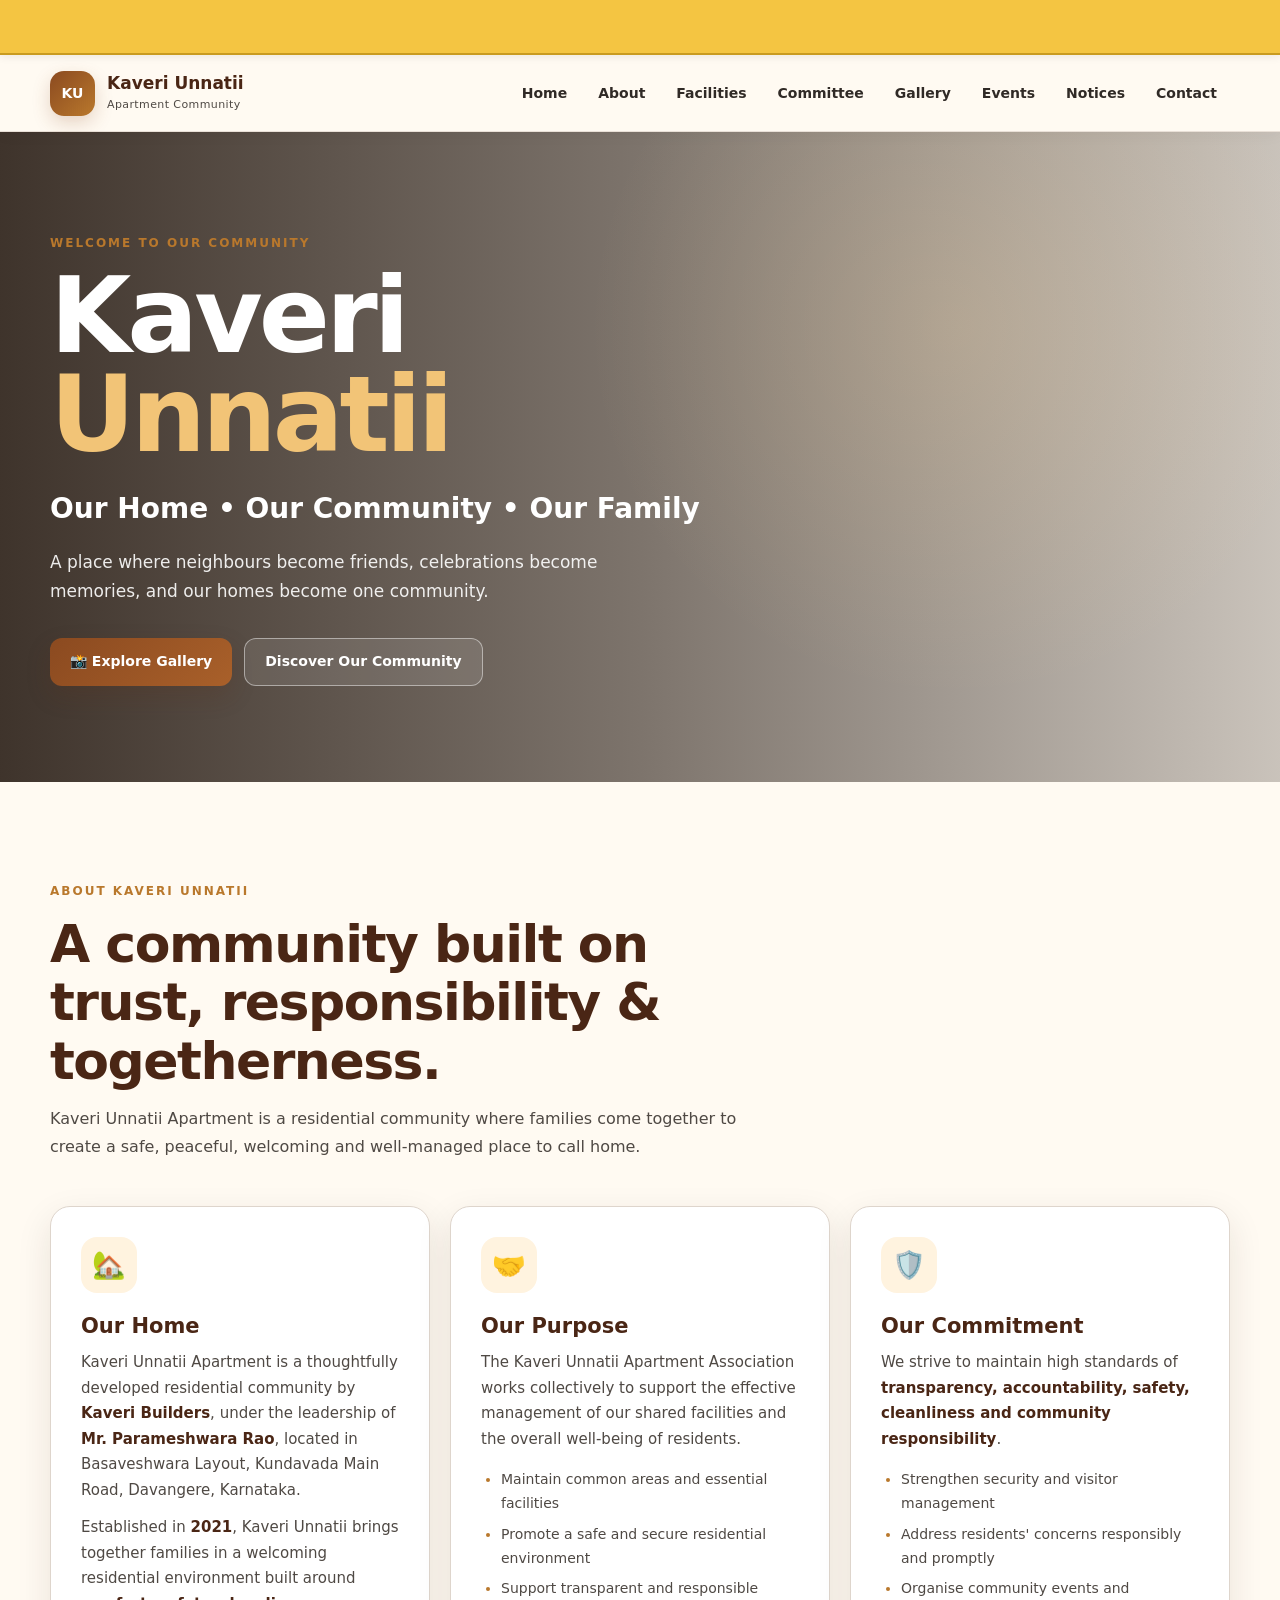
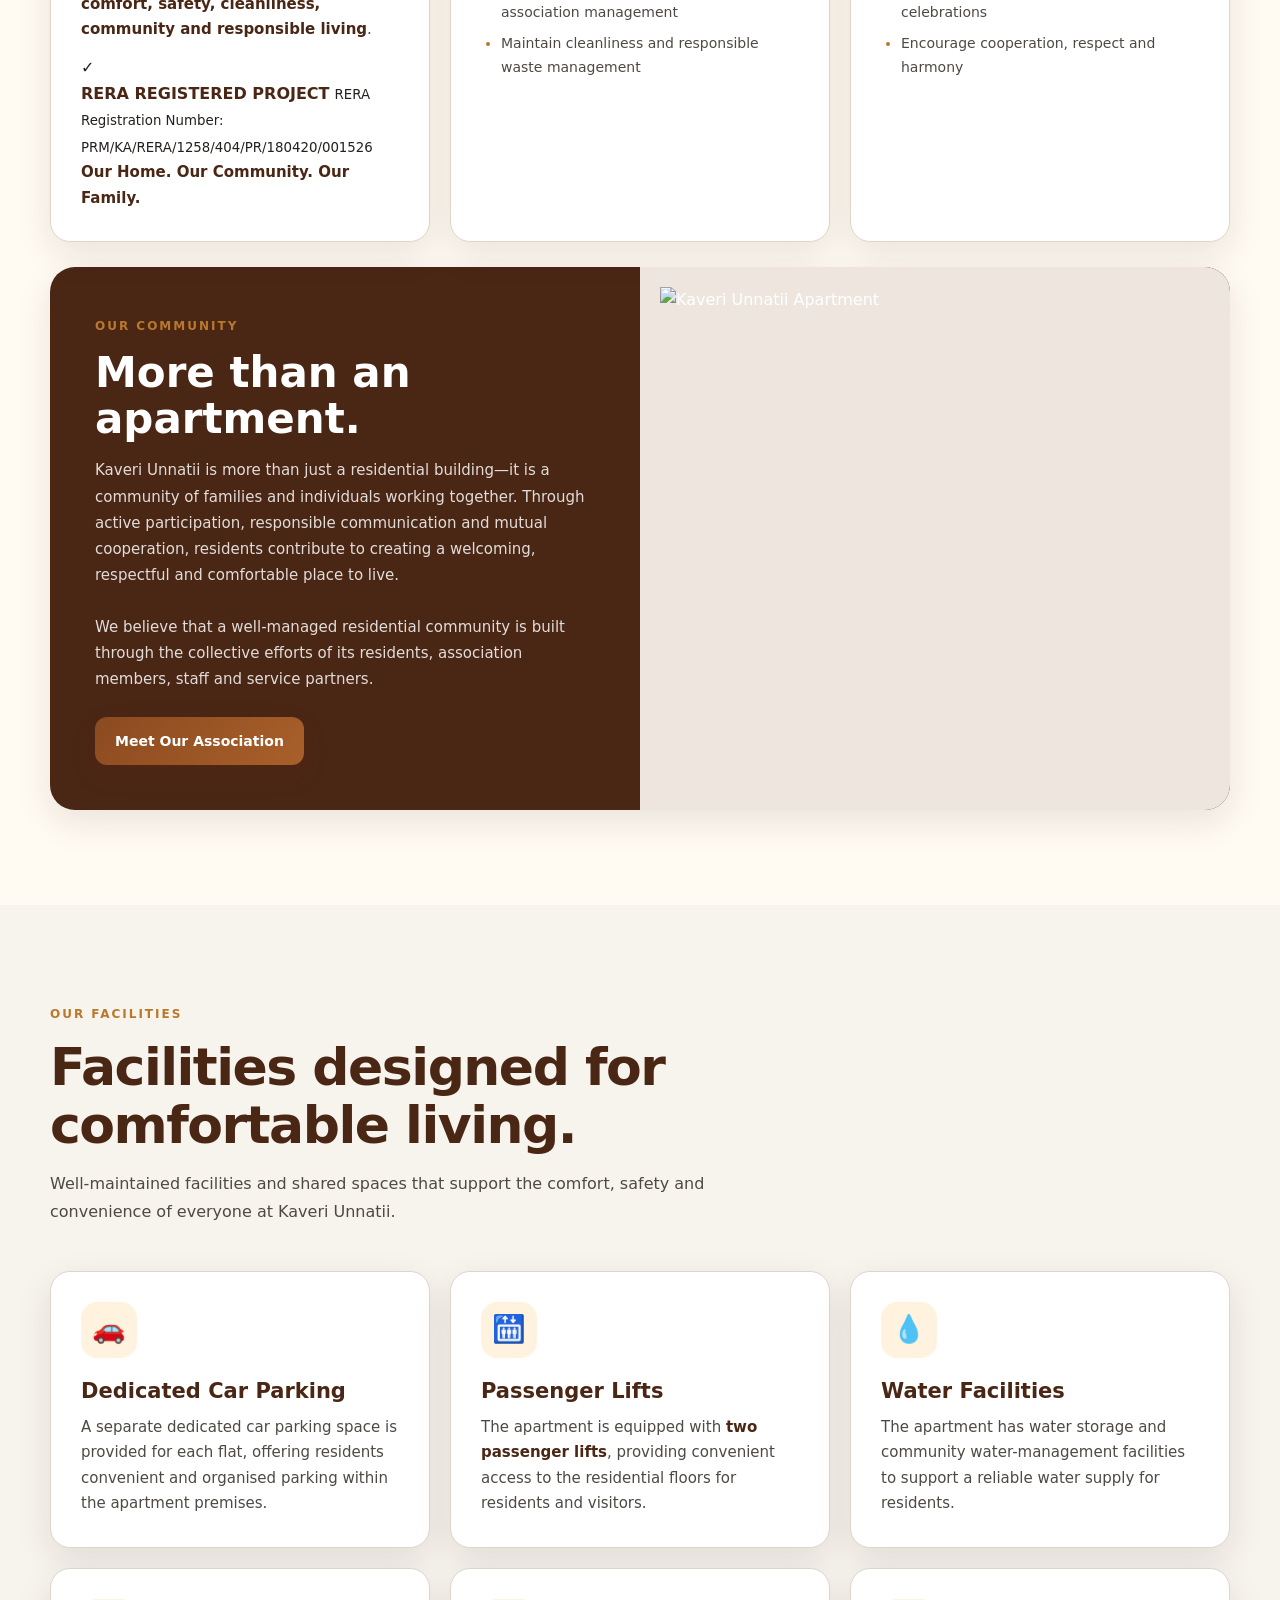
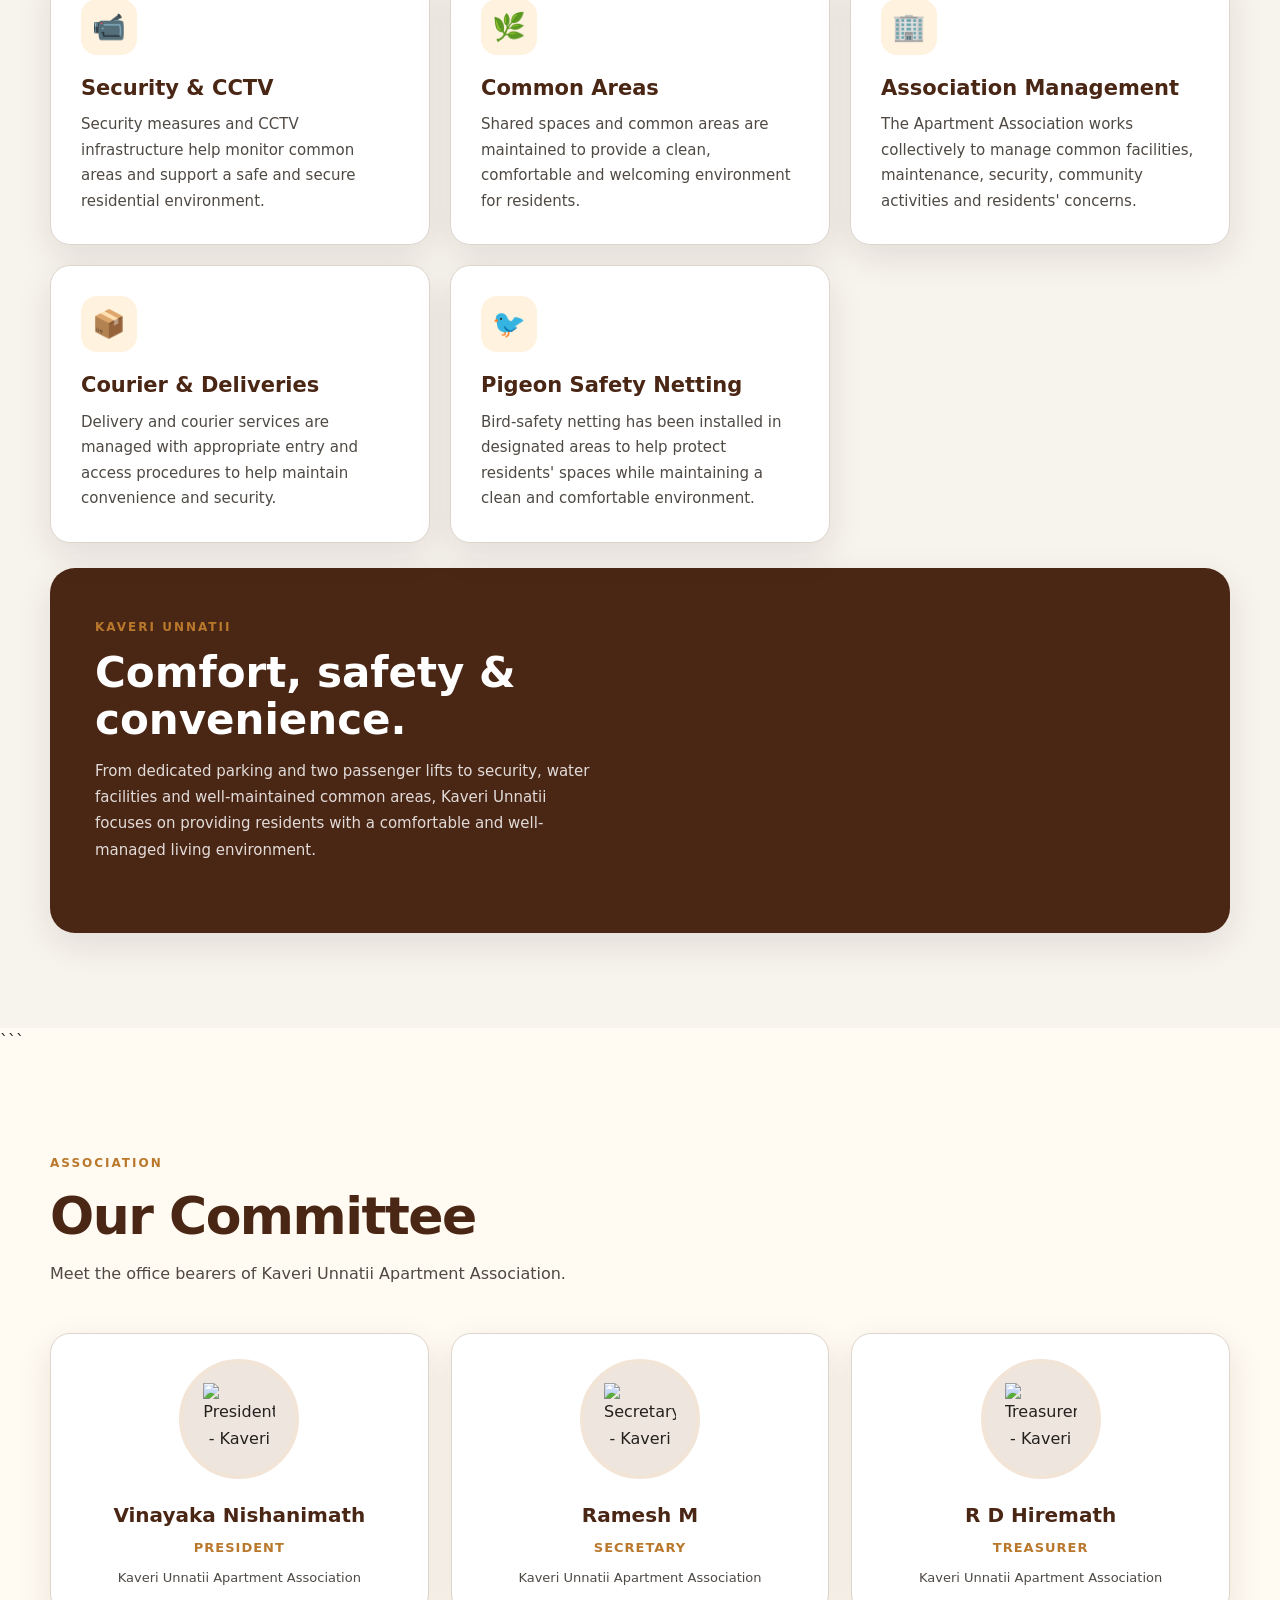
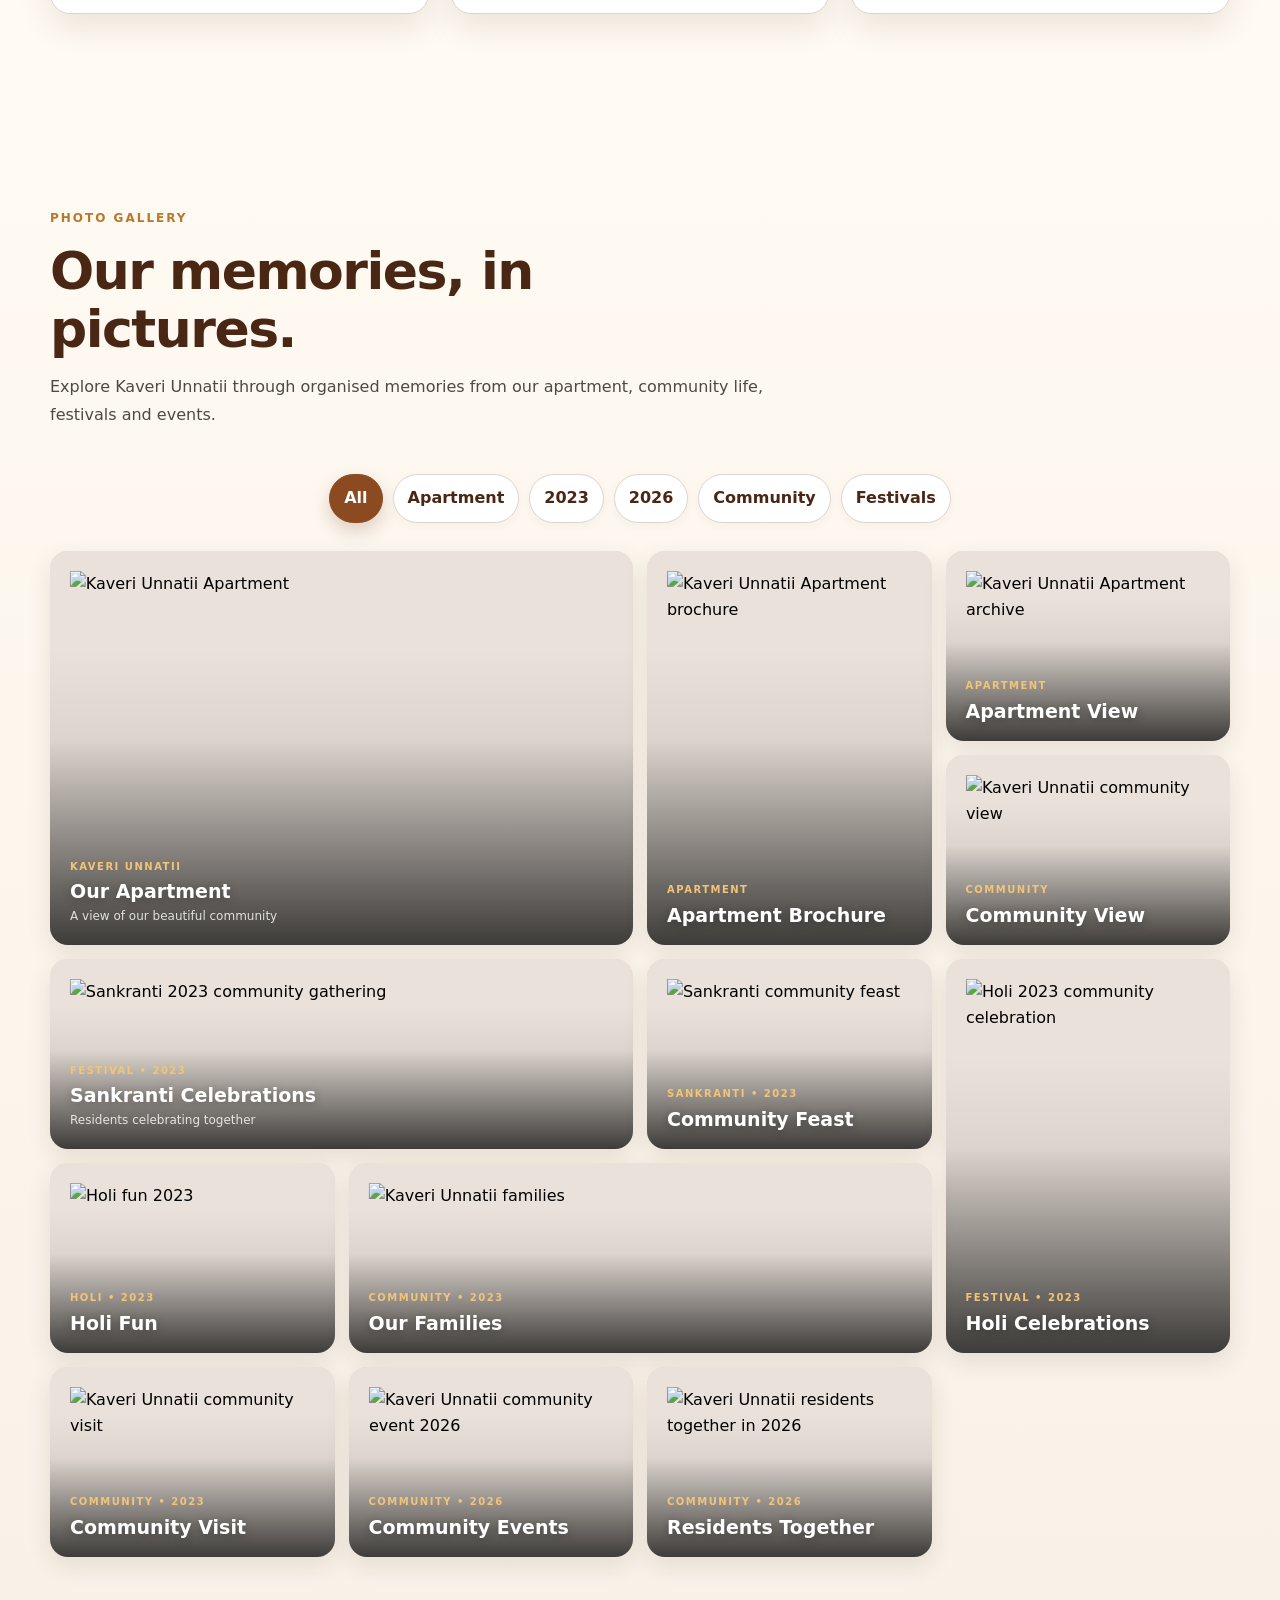
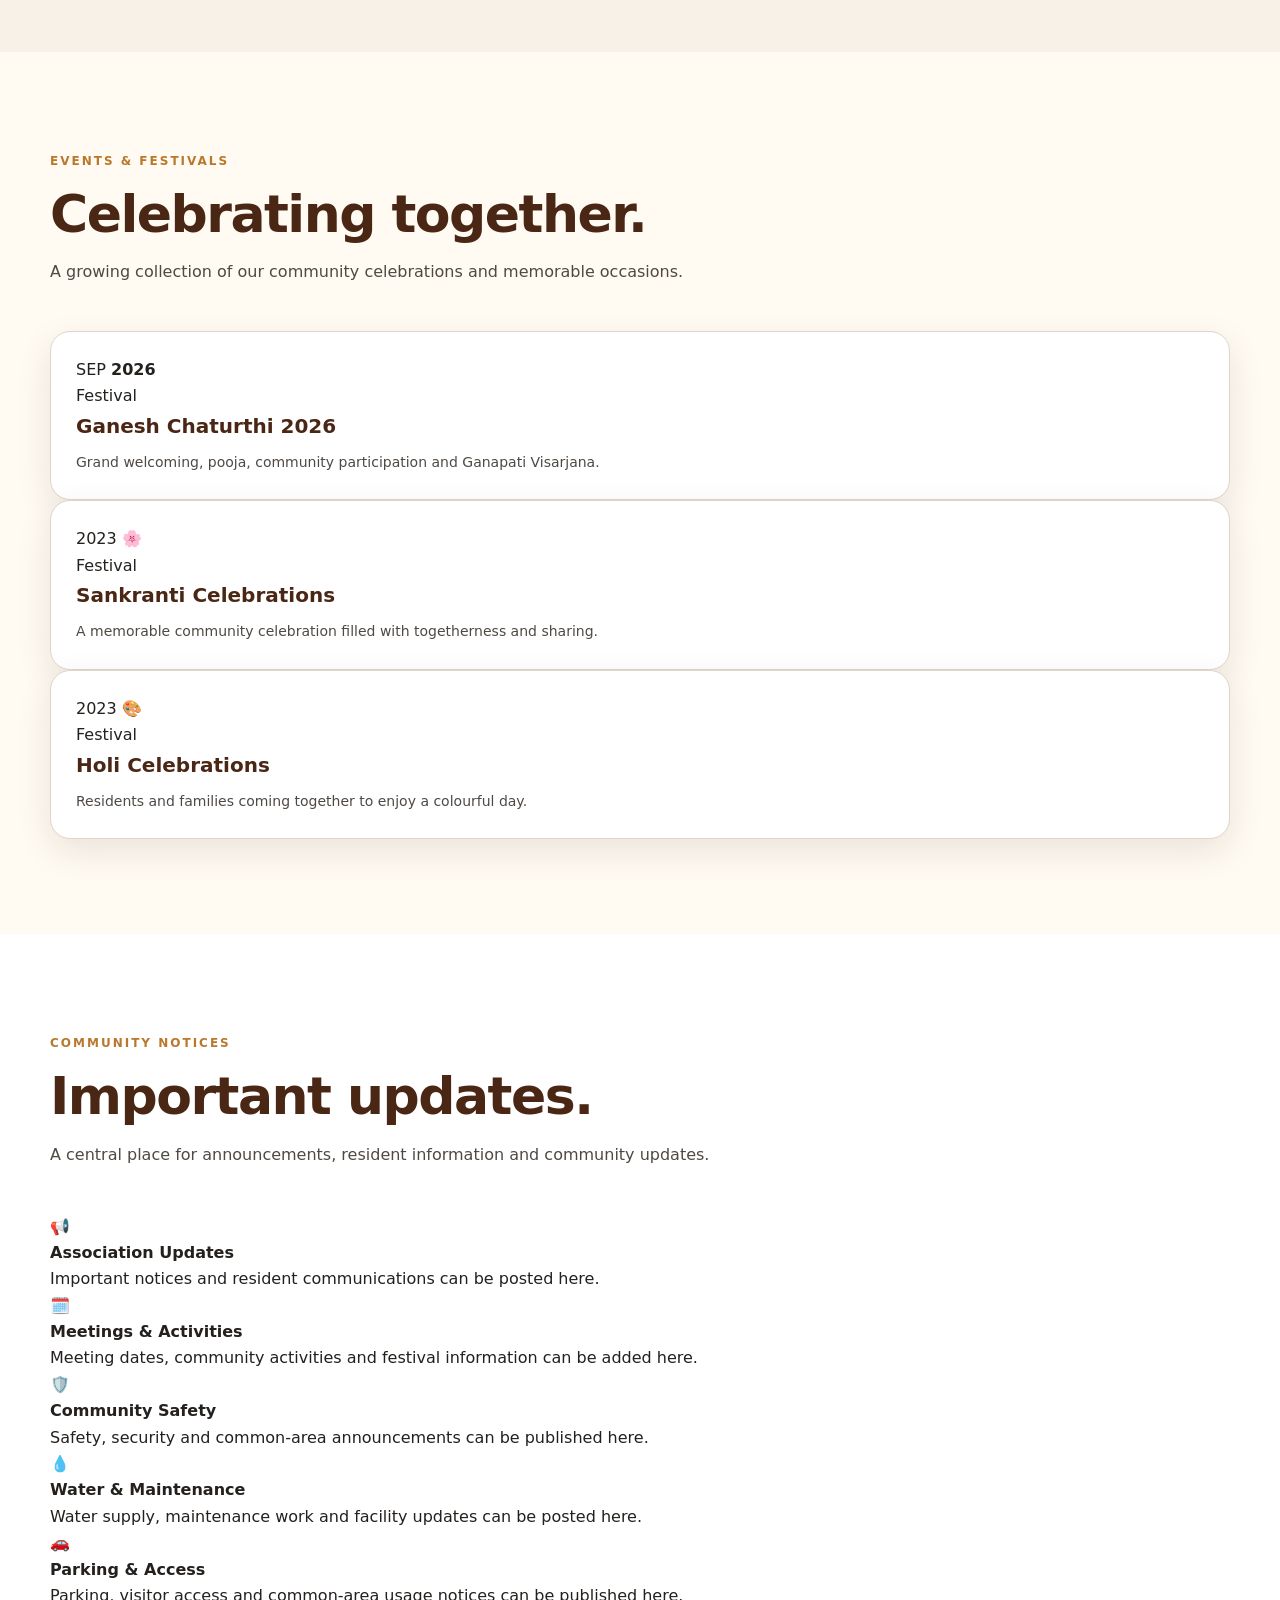
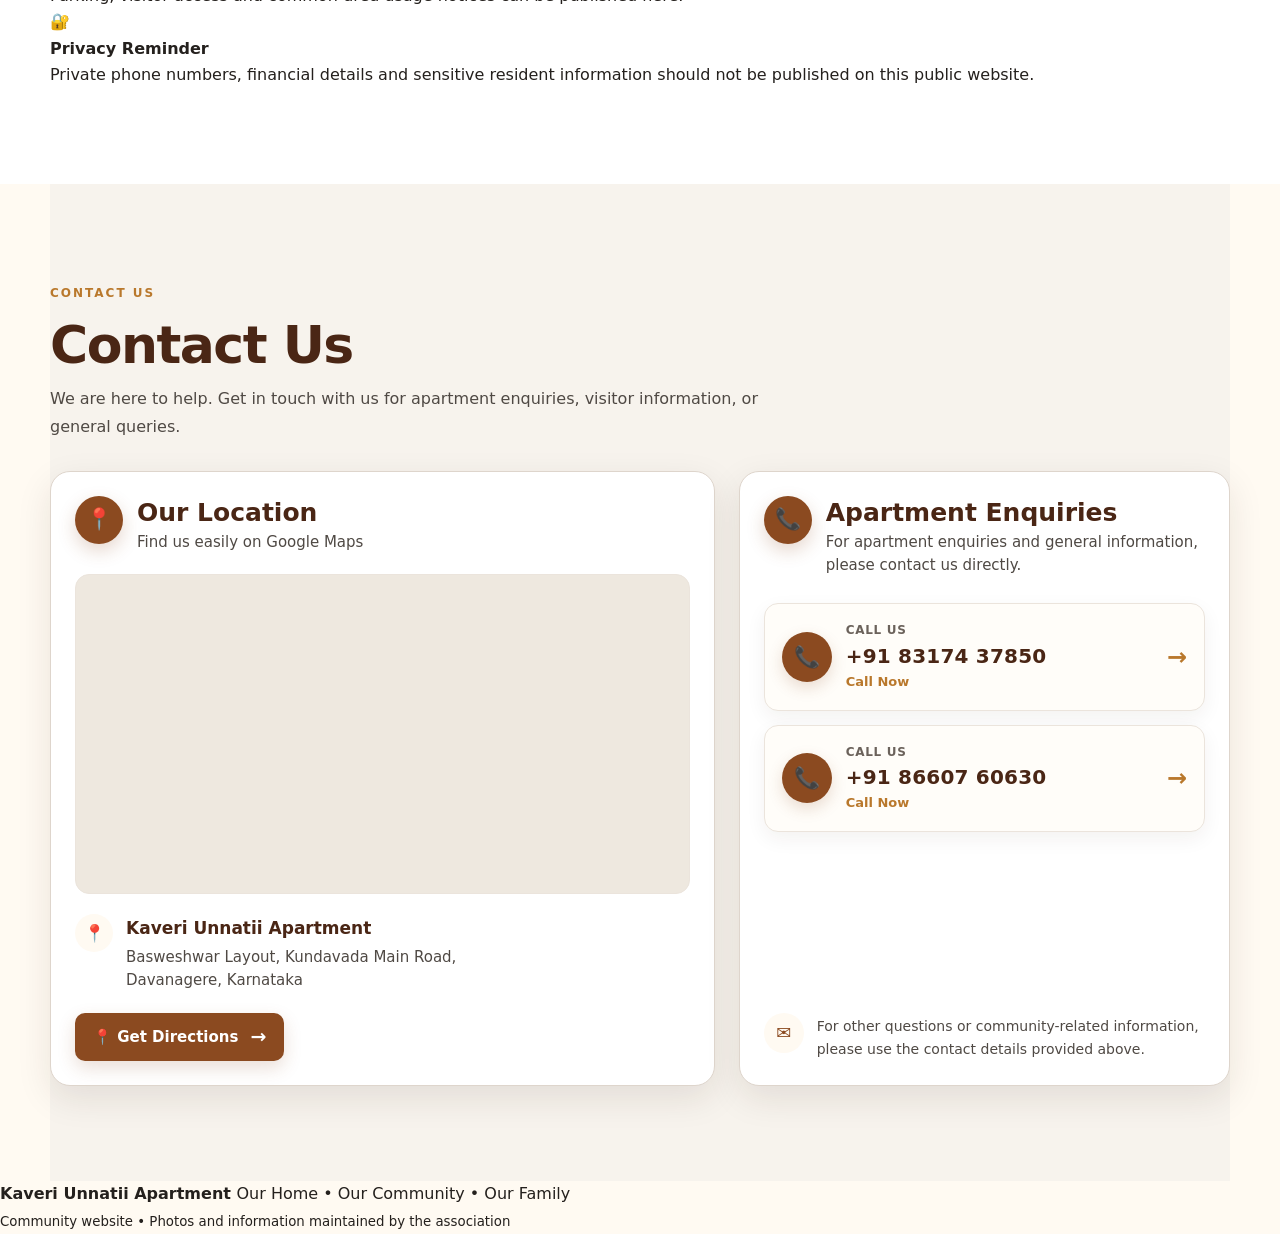
==== commit 95f19753: "Rename index1.html to index.html" ====
--- a/index.html
+++ b/index.html
@@ -1,3 +1,4 @@
+
 <!DOCTYPE html>
 <html lang="en">
 <head>
@@ -649,456 +650,597 @@
 
 
     <!-- =====================================================
-         PREMIUM PHOTO GALLERY — 47 COMMUNITY PHOTOS
+         PREMIUM PHOTO GALLERY
     ====================================================== -->
 
-    <section class="section gallery-section" id="gallery">
+    <section
+      class="section gallery-section"
+      id="gallery"
+    >
 
       <div class="section-heading">
-        <span class="eyebrow">PHOTO GALLERY</span>
-        <h2>Our memories, in pictures.</h2>
-        <p>Explore 47 memories from Kaveri Unnatii community celebrations, organised by event for a faster and more enjoyable gallery experience.</p>
+
+        <span class="eyebrow">
+          PHOTO GALLERY
+        </span>
+
+        <h2>
+          Our memories, in pictures.
+        </h2>
+
+        <p>
+          Explore Kaveri Unnatii through organised
+          memories from our apartment, community life,
+          festivals and events.
+        </p>
+
       </div>
 
-      <div class="gallery-filters" role="group" aria-label="Gallery filters">
-        <button class="gallery-filter active" type="button" data-filter="all" aria-selected="true">All <span class="gallery-filter-count">47</span></button>
-        <button class="gallery-filter" type="button" data-filter="new-year" aria-selected="false">🎆 New Year <span class="gallery-filter-count">7</span></button>
-        <button class="gallery-filter" type="button" data-filter="sankranti" aria-selected="false">🪔 Sankranti <span class="gallery-filter-count">20</span></button>
-        <button class="gallery-filter" type="button" data-filter="holi" aria-selected="false">🎨 Holi <span class="gallery-filter-count">20</span></button>
-        <button class="gallery-filter" type="button" data-filter="festival" aria-selected="false">Festivals <span class="gallery-filter-count">40</span></button>
-        <button class="gallery-filter" type="button" data-filter="community" aria-selected="false">Community <span class="gallery-filter-count">47</span></button>
+
+      <!-- GALLERY FILTERS -->
+
+      <div
+        class="gallery-filters"
+        role="group"
+        aria-label="Gallery filters"
+      >
+
+        <button
+          class="gallery-filter active"
+          type="button"
+          data-filter="all"
+          aria-selected="true"
+        >
+          All
+        </button>
+
+        <button
+          class="gallery-filter"
+          type="button"
+          data-filter="apartment"
+          aria-selected="false"
+        >
+          Apartment
+        </button>
+
+        <button
+          class="gallery-filter"
+          type="button"
+          data-filter="2023"
+          aria-selected="false"
+        >
+          2023
+        </button>
+
+        <button
+          class="gallery-filter"
+          type="button"
+          data-filter="2026"
+          aria-selected="false"
+        >
+          2026
+        </button>
+
+        <button
+          class="gallery-filter"
+          type="button"
+          data-filter="community"
+          aria-selected="false"
+        >
+          Community
+        </button>
+
+        <button
+          class="gallery-filter"
+          type="button"
+          data-filter="festival"
+          aria-selected="false"
+        >
+          Festivals
+        </button>
+
       </div>
 
-      <div class="gallery-mosaic" id="galleryGrid">
-
-        <button type="button" class="gallery-tile gallery-tile-featured" data-gallery-item data-album="new-year" data-index="0" data-category="new-year community" aria-label="Open New Year Celebration — 31 Dec 2023 — Photo 1">
-          <img src="thumbnails/01-New-Year-Celebration-2023-24/new-year-celebration-2023-24-01.jpg" alt="New Year Celebration — 31 Dec 2023 — Photo 1" loading="lazy">
+
+      <!-- =================================================
+           MOSAIC GALLERY
+      ================================================== -->
+
+      <div
+        class="gallery-mosaic"
+        id="galleryGrid"
+      >
+
+
+        <!-- APARTMENT -->
+
+        <button
+          type="button"
+          class="gallery-tile gallery-tile-featured"
+          data-gallery-item
+          data-album="our-apartment"
+          data-index="0"
+          data-category="apartment"
+          aria-label="Open Kaveri Unnatii Apartment photo"
+        >
+
+          <img
+            src="images/Gallery/Our%20Apartment/kaveri-apartment.webp"
+            alt="Kaveri Unnatii Apartment"
+            loading="lazy"
+          >
+
           <span class="gallery-tile-content">
-            <span class="gallery-tile-kicker">Community Celebration</span>
-            <span class="gallery-tile-title">New Year Celebration — 31 Dec 2023 — Photo 1</span>
-          </span>
-          <span class="gallery-tile-icon" aria-hidden="true">↗</span>
+
+            <span class="gallery-tile-kicker">
+              Kaveri Unnatii
+            </span>
+
+            <span class="gallery-tile-title">
+              Our Apartment
+            </span>
+
+            <span class="gallery-tile-description">
+              A view of our beautiful community
+            </span>
+
+          </span>
+
+          <span
+            class="gallery-tile-icon"
+            aria-hidden="true"
+          >
+            ↗
+          </span>
+
         </button>
 
-        <button type="button" class="gallery-tile gallery-tile-tall" data-gallery-item data-album="new-year" data-index="1" data-category="new-year community" aria-label="Open New Year Celebration — 31 Dec 2023 — Photo 2">
-          <img src="thumbnails/01-New-Year-Celebration-2023-24/new-year-celebration-2023-24-02.jpg" alt="New Year Celebration — 31 Dec 2023 — Photo 2" loading="lazy">
+
+        <!-- APARTMENT BROCHURE -->
+
+        <button
+          type="button"
+          class="gallery-tile gallery-tile-tall"
+          data-gallery-item
+          data-album="our-apartment"
+          data-index="1"
+          data-category="apartment"
+          aria-label="Open apartment brochure"
+        >
+
+          <img
+            src="images/Gallery/Our%20Apartment/kaveri-brochure.jpg"
+            alt="Kaveri Unnatii Apartment brochure"
+            loading="lazy"
+          >
+
           <span class="gallery-tile-content">
-            <span class="gallery-tile-kicker">Community Celebration</span>
-            <span class="gallery-tile-title">New Year Celebration — 31 Dec 2023 — Photo 2</span>
-          </span>
-          <span class="gallery-tile-icon" aria-hidden="true">↗</span>
+
+            <span class="gallery-tile-kicker">
+              Apartment
+            </span>
+
+            <span class="gallery-tile-title">
+              Apartment Brochure
+            </span>
+
+          </span>
+
+          <span
+            class="gallery-tile-icon"
+            aria-hidden="true"
+          >
+            ↗
+          </span>
+
         </button>
 
-        <button type="button" class="gallery-tile" data-gallery-item data-album="new-year" data-index="2" data-category="new-year community" aria-label="Open New Year Celebration — 31 Dec 2023 — Photo 3">
-          <img src="thumbnails/01-New-Year-Celebration-2023-24/new-year-celebration-2023-24-03.jpg" alt="New Year Celebration — 31 Dec 2023 — Photo 3" loading="lazy">
+
+        <!-- APARTMENT ARCHIVE -->
+
+        <button
+          type="button"
+          class="gallery-tile"
+          data-gallery-item
+          data-album="our-apartment"
+          data-index="2"
+          data-category="apartment"
+          aria-label="Open apartment archive photo"
+        >
+
+          <img
+            src="images/Gallery/Our%20Apartment/ak_1636_1434620735-1636795039_700x700%20(1).jpeg"
+            alt="Kaveri Unnatii Apartment archive"
+            loading="lazy"
+          >
+
           <span class="gallery-tile-content">
-            <span class="gallery-tile-kicker">Community Celebration</span>
-            <span class="gallery-tile-title">New Year Celebration — 31 Dec 2023 — Photo 3</span>
-          </span>
-          <span class="gallery-tile-icon" aria-hidden="true">↗</span>
+
+            <span class="gallery-tile-kicker">
+              Apartment
+            </span>
+
+            <span class="gallery-tile-title">
+              Apartment View
+            </span>
+
+          </span>
+
+          <span
+            class="gallery-tile-icon"
+            aria-hidden="true"
+          >
+            ↗
+          </span>
+
         </button>
 
-        <button type="button" class="gallery-tile" data-gallery-item data-album="new-year" data-index="3" data-category="new-year community" aria-label="Open New Year Celebration — 31 Dec 2023 — Photo 4">
-          <img src="thumbnails/01-New-Year-Celebration-2023-24/new-year-celebration-2023-24-04.jpg" alt="New Year Celebration — 31 Dec 2023 — Photo 4" loading="lazy">
+
+        <!-- COMMUNITY ARCHIVE -->
+
+        <button
+          type="button"
+          class="gallery-tile"
+          data-gallery-item
+          data-album="our-apartment"
+          data-index="3"
+          data-category="apartment"
+          aria-label="Open community view"
+        >
+
+          <img
+            src="images/Gallery/Our%20Apartment/ak_284_410379319-1567147494_300x300.png"
+            alt="Kaveri Unnatii community view"
+            loading="lazy"
+          >
+
           <span class="gallery-tile-content">
-            <span class="gallery-tile-kicker">Community Celebration</span>
-            <span class="gallery-tile-title">New Year Celebration — 31 Dec 2023 — Photo 4</span>
-          </span>
-          <span class="gallery-tile-icon" aria-hidden="true">↗</span>
+
+            <span class="gallery-tile-kicker">
+              Community
+            </span>
+
+            <span class="gallery-tile-title">
+              Community View
+            </span>
+
+          </span>
+
+          <span
+            class="gallery-tile-icon"
+            aria-hidden="true"
+          >
+            ↗
+          </span>
+
         </button>
 
-        <button type="button" class="gallery-tile" data-gallery-item data-album="new-year" data-index="4" data-category="new-year community" aria-label="Open New Year Celebration — 31 Dec 2023 — Photo 5">
-          <img src="thumbnails/01-New-Year-Celebration-2023-24/new-year-celebration-2023-24-05.jpg" alt="New Year Celebration — 31 Dec 2023 — Photo 5" loading="lazy">
+
+        <!-- SANKRANTI -->
+
+        <button
+          type="button"
+          class="gallery-tile gallery-tile-wide"
+          data-gallery-item
+          data-album="sankranti-2023"
+          data-index="2"
+          data-category="festival"
+          aria-label="Open Sankranti 2023 photo"
+        >
+
+          <img
+            src="images/Gallery/2023-sankranti/community-group-01.webp"
+            alt="Sankranti 2023 community gathering"
+            loading="lazy"
+          >
+
           <span class="gallery-tile-content">
-            <span class="gallery-tile-kicker">Community Celebration</span>
-            <span class="gallery-tile-title">New Year Celebration — 31 Dec 2023 — Photo 5</span>
-          </span>
-          <span class="gallery-tile-icon" aria-hidden="true">↗</span>
+
+            <span class="gallery-tile-kicker">
+              Festival • 2023
+            </span>
+
+            <span class="gallery-tile-title">
+              Sankranti Celebrations
+            </span>
+
+            <span class="gallery-tile-description">
+              Residents celebrating together
+            </span>
+
+          </span>
+
+          <span
+            class="gallery-tile-icon"
+            aria-hidden="true"
+          >
+            ↗
+          </span>
+
         </button>
 
-        <button type="button" class="gallery-tile gallery-tile-wide" data-gallery-item data-album="new-year" data-index="5" data-category="new-year community" aria-label="Open New Year Celebration — 31 Dec 2023 — Photo 6">
-          <img src="thumbnails/01-New-Year-Celebration-2023-24/new-year-celebration-2023-24-06.jpg" alt="New Year Celebration — 31 Dec 2023 — Photo 6" loading="lazy">
+
+        <button
+          type="button"
+          class="gallery-tile"
+          data-gallery-item
+          data-album="sankranti-2023"
+          data-index="0"
+          data-category="festival"
+          aria-label="Open Sankranti feast photo"
+        >
+
+          <img
+            src="images/Gallery/2023-sankranti/community-feast-01.webp"
+            alt="Sankranti community feast"
+            loading="lazy"
+          >
+
           <span class="gallery-tile-content">
-            <span class="gallery-tile-kicker">Community Celebration</span>
-            <span class="gallery-tile-title">New Year Celebration — 31 Dec 2023 — Photo 6</span>
-          </span>
-          <span class="gallery-tile-icon" aria-hidden="true">↗</span>
+
+            <span class="gallery-tile-kicker">
+              Sankranti • 2023
+            </span>
+
+            <span class="gallery-tile-title">
+              Community Feast
+            </span>
+
+          </span>
+
+          <span
+            class="gallery-tile-icon"
+            aria-hidden="true"
+          >
+            ↗
+          </span>
+
         </button>
 
-        <button type="button" class="gallery-tile" data-gallery-item data-album="new-year" data-index="6" data-category="new-year community" aria-label="Open New Year Celebration — 31 Dec 2023 — Photo 7">
-          <img src="thumbnails/01-New-Year-Celebration-2023-24/new-year-celebration-2023-24-07.jpg" alt="New Year Celebration — 31 Dec 2023 — Photo 7" loading="lazy">
+
+        <!-- HOLI -->
+
+        <button
+          type="button"
+          class="gallery-tile gallery-tile-tall"
+          data-gallery-item
+          data-album="holi-2023"
+          data-index="1"
+          data-category="festival"
+          aria-label="Open Holi 2023 photo"
+        >
+
+          <img
+            src="images/Gallery/2023-holi/holi-community-01.webp"
+            alt="Holi 2023 community celebration"
+            loading="lazy"
+          >
+
           <span class="gallery-tile-content">
-            <span class="gallery-tile-kicker">Community Celebration</span>
-            <span class="gallery-tile-title">New Year Celebration — 31 Dec 2023 — Photo 7</span>
-          </span>
-          <span class="gallery-tile-icon" aria-hidden="true">↗</span>
+
+            <span class="gallery-tile-kicker">
+              Festival • 2023
+            </span>
+
+            <span class="gallery-tile-title">
+              Holi Celebrations
+            </span>
+
+          </span>
+
+          <span
+            class="gallery-tile-icon"
+            aria-hidden="true"
+          >
+            ↗
+          </span>
+
         </button>
 
-        <button type="button" class="gallery-tile gallery-tile-tall" data-gallery-item data-album="sankranti" data-index="0" data-category="sankranti community festival" aria-label="Open Sankranti Celebration — 15 Jan 2024 — Photo 1">
-          <img src="thumbnails/02-Sankranti-Celebration-2024/sankranti-celebration-2024-01.jpg" alt="Sankranti Celebration — 15 Jan 2024 — Photo 1" loading="lazy">
+
+        <button
+          type="button"
+          class="gallery-tile"
+          data-gallery-item
+          data-album="holi-2023"
+          data-index="2"
+          data-category="festival"
+          aria-label="Open Holi fun photo"
+        >
+
+          <img
+            src="images/Gallery/2023-holi/holi-fun-01.webp"
+            alt="Holi fun 2023"
+            loading="lazy"
+          >
+
           <span class="gallery-tile-content">
-            <span class="gallery-tile-kicker">Festival Memories</span>
-            <span class="gallery-tile-title">Sankranti Celebration — 15 Jan 2024 — Photo 1</span>
-          </span>
-          <span class="gallery-tile-icon" aria-hidden="true">↗</span>
+
+            <span class="gallery-tile-kicker">
+              Holi • 2023
+            </span>
+
+            <span class="gallery-tile-title">
+              Holi Fun
+            </span>
+
+          </span>
+
+          <span
+            class="gallery-tile-icon"
+            aria-hidden="true"
+          >
+            ↗
+          </span>
+
         </button>
 
-        <button type="button" class="gallery-tile" data-gallery-item data-album="sankranti" data-index="1" data-category="sankranti community festival" aria-label="Open Sankranti Celebration — 15 Jan 2024 — Photo 2">
-          <img src="thumbnails/02-Sankranti-Celebration-2024/sankranti-celebration-2024-02.jpg" alt="Sankranti Celebration — 15 Jan 2024 — Photo 2" loading="lazy">
+
+        <!-- COMMUNITY -->
+
+        <button
+          type="button"
+          class="gallery-tile gallery-tile-wide"
+          data-gallery-item
+          data-album="community-2023"
+          data-index="1"
+          data-category="community"
+          aria-label="Open community families photo"
+        >
+
+          <img
+            src="images/Gallery/2023-community/families-01.webp"
+            alt="Kaveri Unnatii families"
+            loading="lazy"
+          >
+
           <span class="gallery-tile-content">
-            <span class="gallery-tile-kicker">Festival Memories</span>
-            <span class="gallery-tile-title">Sankranti Celebration — 15 Jan 2024 — Photo 2</span>
-          </span>
-          <span class="gallery-tile-icon" aria-hidden="true">↗</span>
+
+            <span class="gallery-tile-kicker">
+              Community • 2023
+            </span>
+
+            <span class="gallery-tile-title">
+              Our Families
+            </span>
+
+          </span>
+
+          <span
+            class="gallery-tile-icon"
+            aria-hidden="true"
+          >
+            ↗
+          </span>
+
         </button>
 
-        <button type="button" class="gallery-tile" data-gallery-item data-album="sankranti" data-index="2" data-category="sankranti community festival" aria-label="Open Sankranti Celebration — 15 Jan 2024 — Photo 3">
-          <img src="thumbnails/02-Sankranti-Celebration-2024/sankranti-celebration-2024-03.jpg" alt="Sankranti Celebration — 15 Jan 2024 — Photo 3" loading="lazy">
+
+        <button
+          type="button"
+          class="gallery-tile"
+          data-gallery-item
+          data-album="community-2023"
+          data-index="0"
+          data-category="community"
+          aria-label="Open community visit photo"
+        >
+
+          <img
+            src="images/Gallery/2023-community/campus-visit-01.webp"
+            alt="Kaveri Unnatii community visit"
+            loading="lazy"
+          >
+
           <span class="gallery-tile-content">
-            <span class="gallery-tile-kicker">Festival Memories</span>
-            <span class="gallery-tile-title">Sankranti Celebration — 15 Jan 2024 — Photo 3</span>
-          </span>
-          <span class="gallery-tile-icon" aria-hidden="true">↗</span>
+
+            <span class="gallery-tile-kicker">
+              Community • 2023
+            </span>
+
+            <span class="gallery-tile-title">
+              Community Visit
+            </span>
+
+          </span>
+
+          <span
+            class="gallery-tile-icon"
+            aria-hidden="true"
+          >
+            ↗
+          </span>
+
         </button>
 
-        <button type="button" class="gallery-tile" data-gallery-item data-album="sankranti" data-index="3" data-category="sankranti community festival" aria-label="Open Sankranti Celebration — 15 Jan 2024 — Photo 4">
-          <img src="thumbnails/02-Sankranti-Celebration-2024/sankranti-celebration-2024-04.jpg" alt="Sankranti Celebration — 15 Jan 2024 — Photo 4" loading="lazy">
+
+        <!-- 2026 -->
+
+        <button
+          type="button"
+          class="gallery-tile"
+          data-gallery-item
+          data-album="events-2026"
+          data-index="0"
+          data-category="2026"
+          aria-label="Open 2026 community event photo"
+        >
+
+          <img
+            src="images/Gallery/2026-events/event-photo-01.webp"
+            alt="Kaveri Unnatii community event 2026"
+            loading="lazy"
+          >
+
           <span class="gallery-tile-content">
-            <span class="gallery-tile-kicker">Festival Memories</span>
-            <span class="gallery-tile-title">Sankranti Celebration — 15 Jan 2024 — Photo 4</span>
-          </span>
-          <span class="gallery-tile-icon" aria-hidden="true">↗</span>
+
+            <span class="gallery-tile-kicker">
+              Community • 2026
+            </span>
+
+            <span class="gallery-tile-title">
+              Community Events
+            </span>
+
+          </span>
+
+          <span
+            class="gallery-tile-icon"
+            aria-hidden="true"
+          >
+            ↗
+          </span>
+
         </button>
 
-        <button type="button" class="gallery-tile" data-gallery-item data-album="sankranti" data-index="4" data-category="sankranti community festival" aria-label="Open Sankranti Celebration — 15 Jan 2024 — Photo 5">
-          <img src="thumbnails/02-Sankranti-Celebration-2024/sankranti-celebration-2024-05.jpg" alt="Sankranti Celebration — 15 Jan 2024 — Photo 5" loading="lazy">
+
+        <button
+          type="button"
+          class="gallery-tile"
+          data-gallery-item
+          data-album="events-2026"
+          data-index="1"
+          data-category="2026"
+          aria-label="Open 2026 residents photo"
+        >
+
+          <img
+            src="images/Gallery/2026-events/event-photo-02.webp"
+            alt="Kaveri Unnatii residents together in 2026"
+            loading="lazy"
+          >
+
           <span class="gallery-tile-content">
-            <span class="gallery-tile-kicker">Festival Memories</span>
-            <span class="gallery-tile-title">Sankranti Celebration — 15 Jan 2024 — Photo 5</span>
-          </span>
-          <span class="gallery-tile-icon" aria-hidden="true">↗</span>
+
+            <span class="gallery-tile-kicker">
+              Community • 2026
+            </span>
+
+            <span class="gallery-tile-title">
+              Residents Together
+            </span>
+
+          </span>
+
+          <span
+            class="gallery-tile-icon"
+            aria-hidden="true"
+          >
+            ↗
+          </span>
+
         </button>
 
-        <button type="button" class="gallery-tile" data-gallery-item data-album="sankranti" data-index="5" data-category="sankranti community festival" aria-label="Open Sankranti Celebration — 15 Jan 2024 — Photo 6">
-          <img src="thumbnails/02-Sankranti-Celebration-2024/sankranti-celebration-2024-06.jpg" alt="Sankranti Celebration — 15 Jan 2024 — Photo 6" loading="lazy">
-          <span class="gallery-tile-content">
-            <span class="gallery-tile-kicker">Festival Memories</span>
-            <span class="gallery-tile-title">Sankranti Celebration — 15 Jan 2024 — Photo 6</span>
-          </span>
-          <span class="gallery-tile-icon" aria-hidden="true">↗</span>
-        </button>
-
-        <button type="button" class="gallery-tile" data-gallery-item data-album="sankranti" data-index="6" data-category="sankranti community festival" aria-label="Open Sankranti Celebration — 15 Jan 2024 — Photo 7">
-          <img src="thumbnails/02-Sankranti-Celebration-2024/sankranti-celebration-2024-07.jpg" alt="Sankranti Celebration — 15 Jan 2024 — Photo 7" loading="lazy">
-          <span class="gallery-tile-content">
-            <span class="gallery-tile-kicker">Festival Memories</span>
-            <span class="gallery-tile-title">Sankranti Celebration — 15 Jan 2024 — Photo 7</span>
-          </span>
-          <span class="gallery-tile-icon" aria-hidden="true">↗</span>
-        </button>
-
-        <button type="button" class="gallery-tile" data-gallery-item data-album="sankranti" data-index="7" data-category="sankranti community festival" aria-label="Open Sankranti Celebration — 15 Jan 2024 — Photo 8">
-          <img src="thumbnails/02-Sankranti-Celebration-2024/sankranti-celebration-2024-08.jpg" alt="Sankranti Celebration — 15 Jan 2024 — Photo 8" loading="lazy">
-          <span class="gallery-tile-content">
-            <span class="gallery-tile-kicker">Festival Memories</span>
-            <span class="gallery-tile-title">Sankranti Celebration — 15 Jan 2024 — Photo 8</span>
-          </span>
-          <span class="gallery-tile-icon" aria-hidden="true">↗</span>
-        </button>
-
-        <button type="button" class="gallery-tile" data-gallery-item data-album="sankranti" data-index="8" data-category="sankranti community festival" aria-label="Open Sankranti Celebration — 15 Jan 2024 — Photo 9">
-          <img src="thumbnails/02-Sankranti-Celebration-2024/sankranti-celebration-2024-09.jpg" alt="Sankranti Celebration — 15 Jan 2024 — Photo 9" loading="lazy">
-          <span class="gallery-tile-content">
-            <span class="gallery-tile-kicker">Festival Memories</span>
-            <span class="gallery-tile-title">Sankranti Celebration — 15 Jan 2024 — Photo 9</span>
-          </span>
-          <span class="gallery-tile-icon" aria-hidden="true">↗</span>
-        </button>
-
-        <button type="button" class="gallery-tile" data-gallery-item data-album="sankranti" data-index="9" data-category="sankranti community festival" aria-label="Open Sankranti Celebration — 15 Jan 2024 — Photo 10">
-          <img src="thumbnails/02-Sankranti-Celebration-2024/sankranti-celebration-2024-10.jpg" alt="Sankranti Celebration — 15 Jan 2024 — Photo 10" loading="lazy">
-          <span class="gallery-tile-content">
-            <span class="gallery-tile-kicker">Festival Memories</span>
-            <span class="gallery-tile-title">Sankranti Celebration — 15 Jan 2024 — Photo 10</span>
-          </span>
-          <span class="gallery-tile-icon" aria-hidden="true">↗</span>
-        </button>
-
-        <button type="button" class="gallery-tile" data-gallery-item data-album="sankranti" data-index="10" data-category="sankranti community festival" aria-label="Open Sankranti Celebration — 15 Jan 2024 — Photo 11">
-          <img src="thumbnails/02-Sankranti-Celebration-2024/sankranti-celebration-2024-11.jpg" alt="Sankranti Celebration — 15 Jan 2024 — Photo 11" loading="lazy">
-          <span class="gallery-tile-content">
-            <span class="gallery-tile-kicker">Festival Memories</span>
-            <span class="gallery-tile-title">Sankranti Celebration — 15 Jan 2024 — Photo 11</span>
-          </span>
-          <span class="gallery-tile-icon" aria-hidden="true">↗</span>
-        </button>
-
-        <button type="button" class="gallery-tile" data-gallery-item data-album="sankranti" data-index="11" data-category="sankranti community festival" aria-label="Open Sankranti Celebration — 15 Jan 2024 — Photo 12">
-          <img src="thumbnails/02-Sankranti-Celebration-2024/sankranti-celebration-2024-12.jpg" alt="Sankranti Celebration — 15 Jan 2024 — Photo 12" loading="lazy">
-          <span class="gallery-tile-content">
-            <span class="gallery-tile-kicker">Festival Memories</span>
-            <span class="gallery-tile-title">Sankranti Celebration — 15 Jan 2024 — Photo 12</span>
-          </span>
-          <span class="gallery-tile-icon" aria-hidden="true">↗</span>
-        </button>
-
-        <button type="button" class="gallery-tile gallery-tile-wide" data-gallery-item data-album="sankranti" data-index="12" data-category="sankranti community festival" aria-label="Open Sankranti Celebration — 15 Jan 2024 — Photo 13">
-          <img src="thumbnails/02-Sankranti-Celebration-2024/sankranti-celebration-2024-13.jpg" alt="Sankranti Celebration — 15 Jan 2024 — Photo 13" loading="lazy">
-          <span class="gallery-tile-content">
-            <span class="gallery-tile-kicker">Festival Memories</span>
-            <span class="gallery-tile-title">Sankranti Celebration — 15 Jan 2024 — Photo 13</span>
-          </span>
-          <span class="gallery-tile-icon" aria-hidden="true">↗</span>
-        </button>
-
-        <button type="button" class="gallery-tile" data-gallery-item data-album="sankranti" data-index="13" data-category="sankranti community festival" aria-label="Open Sankranti Celebration — 15 Jan 2024 — Photo 14">
-          <img src="thumbnails/02-Sankranti-Celebration-2024/sankranti-celebration-2024-14.jpg" alt="Sankranti Celebration — 15 Jan 2024 — Photo 14" loading="lazy">
-          <span class="gallery-tile-content">
-            <span class="gallery-tile-kicker">Festival Memories</span>
-            <span class="gallery-tile-title">Sankranti Celebration — 15 Jan 2024 — Photo 14</span>
-          </span>
-          <span class="gallery-tile-icon" aria-hidden="true">↗</span>
-        </button>
-
-        <button type="button" class="gallery-tile gallery-tile-tall" data-gallery-item data-album="sankranti" data-index="14" data-category="sankranti community festival" aria-label="Open Sankranti Celebration — 15 Jan 2024 — Photo 15">
-          <img src="thumbnails/02-Sankranti-Celebration-2024/sankranti-celebration-2024-15.jpg" alt="Sankranti Celebration — 15 Jan 2024 — Photo 15" loading="lazy">
-          <span class="gallery-tile-content">
-            <span class="gallery-tile-kicker">Festival Memories</span>
-            <span class="gallery-tile-title">Sankranti Celebration — 15 Jan 2024 — Photo 15</span>
-          </span>
-          <span class="gallery-tile-icon" aria-hidden="true">↗</span>
-        </button>
-
-        <button type="button" class="gallery-tile" data-gallery-item data-album="sankranti" data-index="15" data-category="sankranti community festival" aria-label="Open Sankranti Celebration — 15 Jan 2024 — Photo 16">
-          <img src="thumbnails/02-Sankranti-Celebration-2024/sankranti-celebration-2024-16.jpg" alt="Sankranti Celebration — 15 Jan 2024 — Photo 16" loading="lazy">
-          <span class="gallery-tile-content">
-            <span class="gallery-tile-kicker">Festival Memories</span>
-            <span class="gallery-tile-title">Sankranti Celebration — 15 Jan 2024 — Photo 16</span>
-          </span>
-          <span class="gallery-tile-icon" aria-hidden="true">↗</span>
-        </button>
-
-        <button type="button" class="gallery-tile" data-gallery-item data-album="sankranti" data-index="16" data-category="sankranti community festival" aria-label="Open Sankranti Celebration — 15 Jan 2024 — Photo 17">
-          <img src="thumbnails/02-Sankranti-Celebration-2024/sankranti-celebration-2024-17.jpg" alt="Sankranti Celebration — 15 Jan 2024 — Photo 17" loading="lazy">
-          <span class="gallery-tile-content">
-            <span class="gallery-tile-kicker">Festival Memories</span>
-            <span class="gallery-tile-title">Sankranti Celebration — 15 Jan 2024 — Photo 17</span>
-          </span>
-          <span class="gallery-tile-icon" aria-hidden="true">↗</span>
-        </button>
-
-        <button type="button" class="gallery-tile" data-gallery-item data-album="sankranti" data-index="17" data-category="sankranti community festival" aria-label="Open Sankranti Celebration — 15 Jan 2024 — Photo 18">
-          <img src="thumbnails/02-Sankranti-Celebration-2024/sankranti-celebration-2024-18.jpg" alt="Sankranti Celebration — 15 Jan 2024 — Photo 18" loading="lazy">
-          <span class="gallery-tile-content">
-            <span class="gallery-tile-kicker">Festival Memories</span>
-            <span class="gallery-tile-title">Sankranti Celebration — 15 Jan 2024 — Photo 18</span>
-          </span>
-          <span class="gallery-tile-icon" aria-hidden="true">↗</span>
-        </button>
-
-        <button type="button" class="gallery-tile" data-gallery-item data-album="sankranti" data-index="18" data-category="sankranti community festival" aria-label="Open Sankranti Celebration — 15 Jan 2024 — Photo 19">
-          <img src="thumbnails/02-Sankranti-Celebration-2024/sankranti-celebration-2024-19.jpg" alt="Sankranti Celebration — 15 Jan 2024 — Photo 19" loading="lazy">
-          <span class="gallery-tile-content">
-            <span class="gallery-tile-kicker">Festival Memories</span>
-            <span class="gallery-tile-title">Sankranti Celebration — 15 Jan 2024 — Photo 19</span>
-          </span>
-          <span class="gallery-tile-icon" aria-hidden="true">↗</span>
-        </button>
-
-        <button type="button" class="gallery-tile" data-gallery-item data-album="sankranti" data-index="19" data-category="sankranti community festival" aria-label="Open Sankranti Celebration — 15 Jan 2024 — Photo 20">
-          <img src="thumbnails/02-Sankranti-Celebration-2024/sankranti-celebration-2024-20.jpg" alt="Sankranti Celebration — 15 Jan 2024 — Photo 20" loading="lazy">
-          <span class="gallery-tile-content">
-            <span class="gallery-tile-kicker">Festival Memories</span>
-            <span class="gallery-tile-title">Sankranti Celebration — 15 Jan 2024 — Photo 20</span>
-          </span>
-          <span class="gallery-tile-icon" aria-hidden="true">↗</span>
-        </button>
-
-        <button type="button" class="gallery-tile" data-gallery-item data-album="holi" data-index="0" data-category="holi community festival" aria-label="Open Holi Celebration — Photo 1">
-          <img src="thumbnails/03-Holi-Celebration/holi-celebration-01.jpg" alt="Holi Celebration — Photo 1" loading="lazy">
-          <span class="gallery-tile-content">
-            <span class="gallery-tile-kicker">Festival Memories</span>
-            <span class="gallery-tile-title">Holi Celebration — Photo 1</span>
-          </span>
-          <span class="gallery-tile-icon" aria-hidden="true">↗</span>
-        </button>
-
-        <button type="button" class="gallery-tile" data-gallery-item data-album="holi" data-index="1" data-category="holi community festival" aria-label="Open Holi Celebration — Photo 2">
-          <img src="thumbnails/03-Holi-Celebration/holi-celebration-02.jpg" alt="Holi Celebration — Photo 2" loading="lazy">
-          <span class="gallery-tile-content">
-            <span class="gallery-tile-kicker">Festival Memories</span>
-            <span class="gallery-tile-title">Holi Celebration — Photo 2</span>
-          </span>
-          <span class="gallery-tile-icon" aria-hidden="true">↗</span>
-        </button>
-
-        <button type="button" class="gallery-tile" data-gallery-item data-album="holi" data-index="2" data-category="holi community festival" aria-label="Open Holi Celebration — Photo 3">
-          <img src="thumbnails/03-Holi-Celebration/holi-celebration-03.jpg" alt="Holi Celebration — Photo 3" loading="lazy">
-          <span class="gallery-tile-content">
-            <span class="gallery-tile-kicker">Festival Memories</span>
-            <span class="gallery-tile-title">Holi Celebration — Photo 3</span>
-          </span>
-          <span class="gallery-tile-icon" aria-hidden="true">↗</span>
-        </button>
-
-        <button type="button" class="gallery-tile" data-gallery-item data-album="holi" data-index="3" data-category="holi community festival" aria-label="Open Holi Celebration — Photo 4">
-          <img src="thumbnails/03-Holi-Celebration/holi-celebration-04.jpg" alt="Holi Celebration — Photo 4" loading="lazy">
-          <span class="gallery-tile-content">
-            <span class="gallery-tile-kicker">Festival Memories</span>
-            <span class="gallery-tile-title">Holi Celebration — Photo 4</span>
-          </span>
-          <span class="gallery-tile-icon" aria-hidden="true">↗</span>
-        </button>
-
-        <button type="button" class="gallery-tile" data-gallery-item data-album="holi" data-index="4" data-category="holi community festival" aria-label="Open Holi Celebration — Photo 5">
-          <img src="thumbnails/03-Holi-Celebration/holi-celebration-05.jpg" alt="Holi Celebration — Photo 5" loading="lazy">
-          <span class="gallery-tile-content">
-            <span class="gallery-tile-kicker">Festival Memories</span>
-            <span class="gallery-tile-title">Holi Celebration — Photo 5</span>
-          </span>
-          <span class="gallery-tile-icon" aria-hidden="true">↗</span>
-        </button>
-
-        <button type="button" class="gallery-tile" data-gallery-item data-album="holi" data-index="5" data-category="holi community festival" aria-label="Open Holi Celebration — Photo 6">
-          <img src="thumbnails/03-Holi-Celebration/holi-celebration-06.jpg" alt="Holi Celebration — Photo 6" loading="lazy">
-          <span class="gallery-tile-content">
-            <span class="gallery-tile-kicker">Festival Memories</span>
-            <span class="gallery-tile-title">Holi Celebration — Photo 6</span>
-          </span>
-          <span class="gallery-tile-icon" aria-hidden="true">↗</span>
-        </button>
-
-        <button type="button" class="gallery-tile" data-gallery-item data-album="holi" data-index="6" data-category="holi community festival" aria-label="Open Holi Celebration — Photo 7">
-          <img src="thumbnails/03-Holi-Celebration/holi-celebration-07.jpg" alt="Holi Celebration — Photo 7" loading="lazy">
-          <span class="gallery-tile-content">
-            <span class="gallery-tile-kicker">Festival Memories</span>
-            <span class="gallery-tile-title">Holi Celebration — Photo 7</span>
-          </span>
-          <span class="gallery-tile-icon" aria-hidden="true">↗</span>
-        </button>
-
-        <button type="button" class="gallery-tile" data-gallery-item data-album="holi" data-index="7" data-category="holi community festival" aria-label="Open Holi Celebration — Photo 8">
-          <img src="thumbnails/03-Holi-Celebration/holi-celebration-08.jpg" alt="Holi Celebration — Photo 8" loading="lazy">
-          <span class="gallery-tile-content">
-            <span class="gallery-tile-kicker">Festival Memories</span>
-            <span class="gallery-tile-title">Holi Celebration — Photo 8</span>
-          </span>
-          <span class="gallery-tile-icon" aria-hidden="true">↗</span>
-        </button>
-
-        <button type="button" class="gallery-tile gallery-tile-wide" data-gallery-item data-album="holi" data-index="8" data-category="holi community festival" aria-label="Open Holi Celebration — Photo 9">
-          <img src="thumbnails/03-Holi-Celebration/holi-celebration-09.jpg" alt="Holi Celebration — Photo 9" loading="lazy">
-          <span class="gallery-tile-content">
-            <span class="gallery-tile-kicker">Festival Memories</span>
-            <span class="gallery-tile-title">Holi Celebration — Photo 9</span>
-          </span>
-          <span class="gallery-tile-icon" aria-hidden="true">↗</span>
-        </button>
-
-        <button type="button" class="gallery-tile" data-gallery-item data-album="holi" data-index="9" data-category="holi community festival" aria-label="Open Holi Celebration — Photo 10">
-          <img src="thumbnails/03-Holi-Celebration/holi-celebration-10.jpg" alt="Holi Celebration — Photo 10" loading="lazy">
-          <span class="gallery-tile-content">
-            <span class="gallery-tile-kicker">Festival Memories</span>
-            <span class="gallery-tile-title">Holi Celebration — Photo 10</span>
-          </span>
-          <span class="gallery-tile-icon" aria-hidden="true">↗</span>
-        </button>
-
-        <button type="button" class="gallery-tile" data-gallery-item data-album="holi" data-index="10" data-category="holi community festival" aria-label="Open Holi Celebration — Photo 11">
-          <img src="thumbnails/03-Holi-Celebration/holi-celebration-11.jpg" alt="Holi Celebration — Photo 11" loading="lazy">
-          <span class="gallery-tile-content">
-            <span class="gallery-tile-kicker">Festival Memories</span>
-            <span class="gallery-tile-title">Holi Celebration — Photo 11</span>
-          </span>
-          <span class="gallery-tile-icon" aria-hidden="true">↗</span>
-        </button>
-
-        <button type="button" class="gallery-tile" data-gallery-item data-album="holi" data-index="11" data-category="holi community festival" aria-label="Open Holi Celebration — Photo 12">
-          <img src="thumbnails/03-Holi-Celebration/holi-celebration-12.jpg" alt="Holi Celebration — Photo 12" loading="lazy">
-          <span class="gallery-tile-content">
-            <span class="gallery-tile-kicker">Festival Memories</span>
-            <span class="gallery-tile-title">Holi Celebration — Photo 12</span>
-          </span>
-          <span class="gallery-tile-icon" aria-hidden="true">↗</span>
-        </button>
-
-        <button type="button" class="gallery-tile" data-gallery-item data-album="holi" data-index="12" data-category="holi community festival" aria-label="Open Holi Celebration — Photo 13">
-          <img src="thumbnails/03-Holi-Celebration/holi-celebration-13.jpg" alt="Holi Celebration — Photo 13" loading="lazy">
-          <span class="gallery-tile-content">
-            <span class="gallery-tile-kicker">Festival Memories</span>
-            <span class="gallery-tile-title">Holi Celebration — Photo 13</span>
-          </span>
-          <span class="gallery-tile-icon" aria-hidden="true">↗</span>
-        </button>
-
-        <button type="button" class="gallery-tile" data-gallery-item data-album="holi" data-index="13" data-category="holi community festival" aria-label="Open Holi Celebration — Photo 14">
-          <img src="thumbnails/03-Holi-Celebration/holi-celebration-14.jpg" alt="Holi Celebration — Photo 14" loading="lazy">
-          <span class="gallery-tile-content">
-            <span class="gallery-tile-kicker">Festival Memories</span>
-            <span class="gallery-tile-title">Holi Celebration — Photo 14</span>
-          </span>
-          <span class="gallery-tile-icon" aria-hidden="true">↗</span>
-        </button>
-
-        <button type="button" class="gallery-tile gallery-tile-tall" data-gallery-item data-album="holi" data-index="14" data-category="holi community festival" aria-label="Open Holi Celebration — Photo 15">
-          <img src="thumbnails/03-Holi-Celebration/holi-celebration-15.jpg" alt="Holi Celebration — Photo 15" loading="lazy">
-          <span class="gallery-tile-content">
-            <span class="gallery-tile-kicker">Festival Memories</span>
-            <span class="gallery-tile-title">Holi Celebration — Photo 15</span>
-          </span>
-          <span class="gallery-tile-icon" aria-hidden="true">↗</span>
-        </button>
-
-        <button type="button" class="gallery-tile" data-gallery-item data-album="holi" data-index="15" data-category="holi community festival" aria-label="Open Holi Celebration — Photo 16">
-          <img src="thumbnails/03-Holi-Celebration/holi-celebration-16.jpg" alt="Holi Celebration — Photo 16" loading="lazy">
-          <span class="gallery-tile-content">
-            <span class="gallery-tile-kicker">Festival Memories</span>
-            <span class="gallery-tile-title">Holi Celebration — Photo 16</span>
-          </span>
-          <span class="gallery-tile-icon" aria-hidden="true">↗</span>
-        </button>
-
-        <button type="button" class="gallery-tile" data-gallery-item data-album="holi" data-index="16" data-category="holi community festival" aria-label="Open Holi Celebration — Photo 17">
-          <img src="thumbnails/03-Holi-Celebration/holi-celebration-17.jpg" alt="Holi Celebration — Photo 17" loading="lazy">
-          <span class="gallery-tile-content">
-            <span class="gallery-tile-kicker">Festival Memories</span>
-            <span class="gallery-tile-title">Holi Celebration — Photo 17</span>
-          </span>
-          <span class="gallery-tile-icon" aria-hidden="true">↗</span>
-        </button>
-
-        <button type="button" class="gallery-tile" data-gallery-item data-album="holi" data-index="17" data-category="holi community festival" aria-label="Open Holi Celebration — Photo 18">
-          <img src="thumbnails/03-Holi-Celebration/holi-celebration-18.jpg" alt="Holi Celebration — Photo 18" loading="lazy">
-          <span class="gallery-tile-content">
-            <span class="gallery-tile-kicker">Festival Memories</span>
-            <span class="gallery-tile-title">Holi Celebration — Photo 18</span>
-          </span>
-          <span class="gallery-tile-icon" aria-hidden="true">↗</span>
-        </button>
-
-        <button type="button" class="gallery-tile" data-gallery-item data-album="holi" data-index="18" data-category="holi community festival" aria-label="Open Holi Celebration — Photo 19">
-          <img src="thumbnails/03-Holi-Celebration/holi-celebration-19.jpg" alt="Holi Celebration — Photo 19" loading="lazy">
-          <span class="gallery-tile-content">
-            <span class="gallery-tile-kicker">Festival Memories</span>
-            <span class="gallery-tile-title">Holi Celebration — Photo 19</span>
-          </span>
-          <span class="gallery-tile-icon" aria-hidden="true">↗</span>
-        </button>
-
-        <button type="button" class="gallery-tile gallery-tile-wide" data-gallery-item data-album="holi" data-index="19" data-category="holi community festival" aria-label="Open Holi Celebration — Photo 20">
-          <img src="thumbnails/03-Holi-Celebration/holi-celebration-20.jpg" alt="Holi Celebration — Photo 20" loading="lazy">
-          <span class="gallery-tile-content">
-            <span class="gallery-tile-kicker">Festival Memories</span>
-            <span class="gallery-tile-title">Holi Celebration — Photo 20</span>
-          </span>
-          <span class="gallery-tile-icon" aria-hidden="true">↗</span>
-        </button>
-
       </div>
 
-      <p class="gallery-helper">Click any photo to view it full-screen. Use the arrows, thumbnails or keyboard to move through the event album.</p>
-
-      <div class="gallery-empty" id="galleryEmpty" hidden>No photos found for this filter.</div>
+
+      <p
+        class="gallery-empty"
+        id="galleryEmpty"
+        hidden
+      >
+        No photos found for this category.
+      </p>
 
     </section>
 
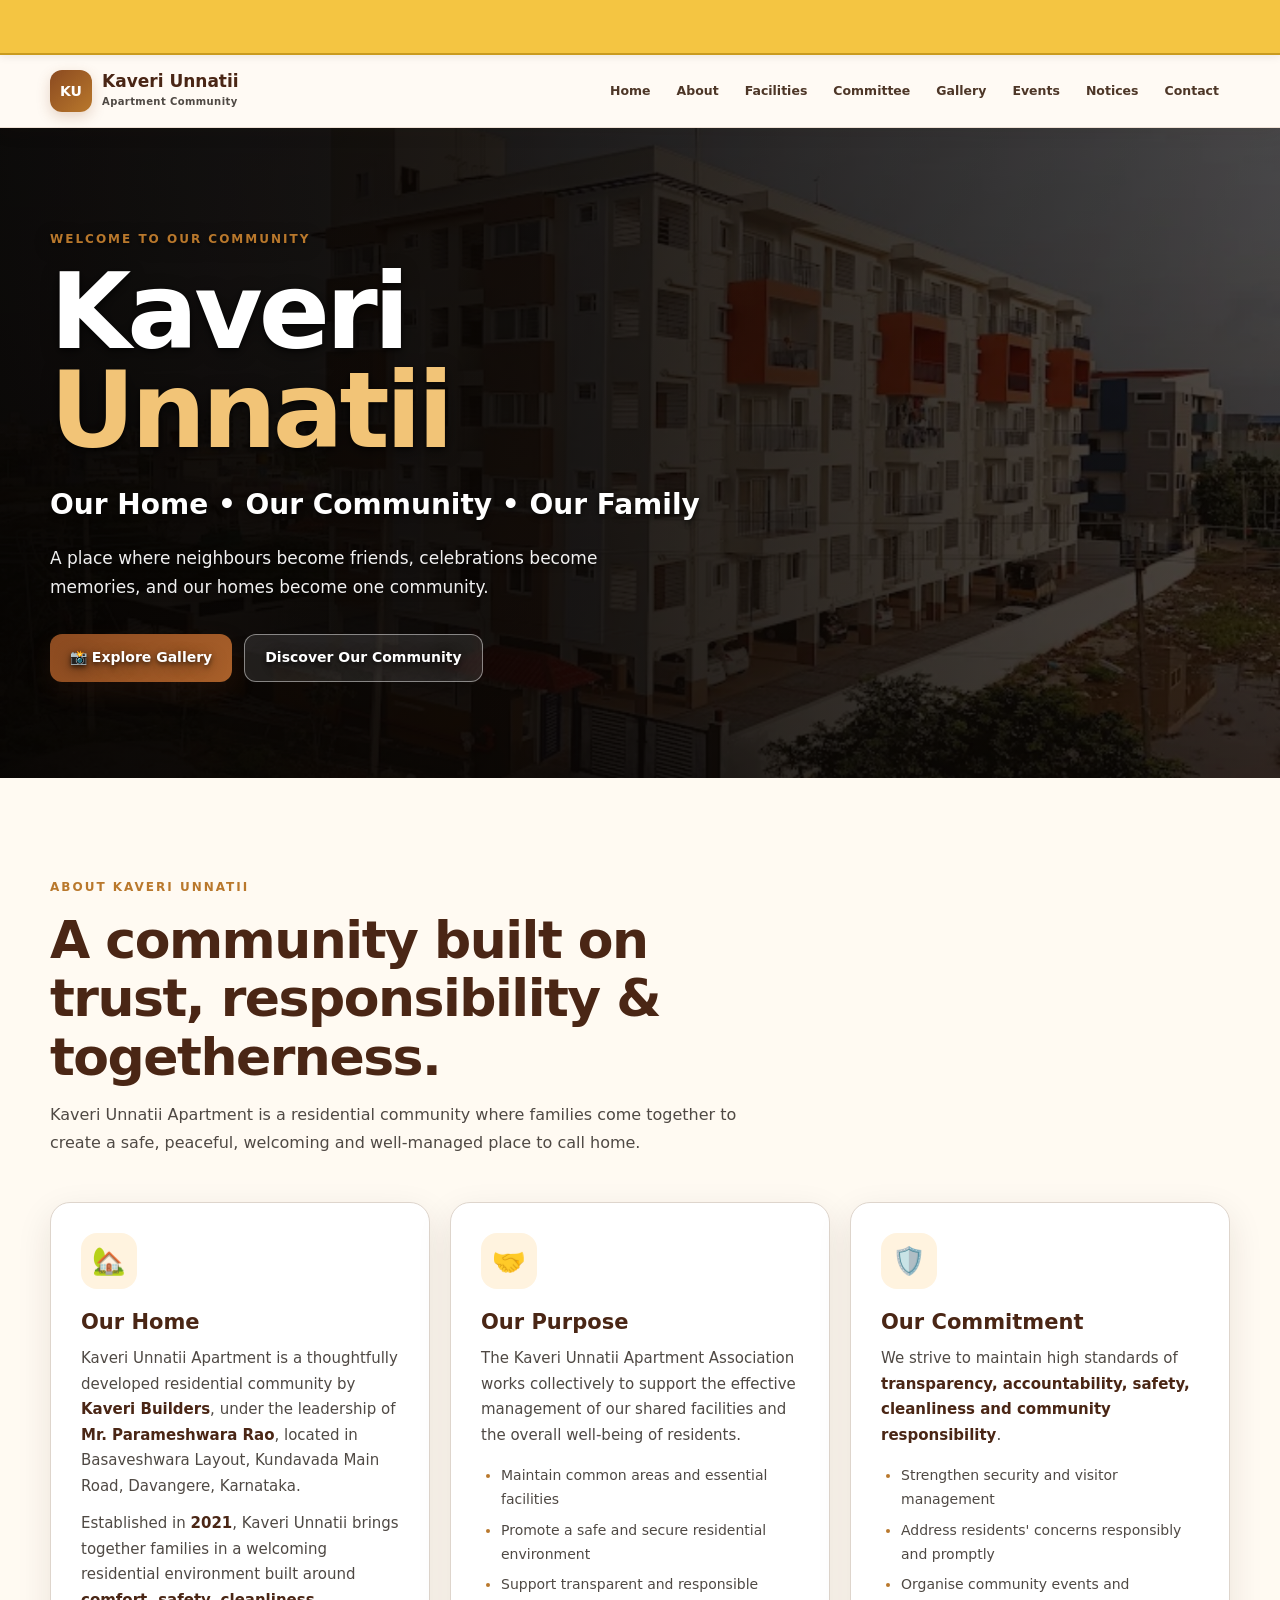
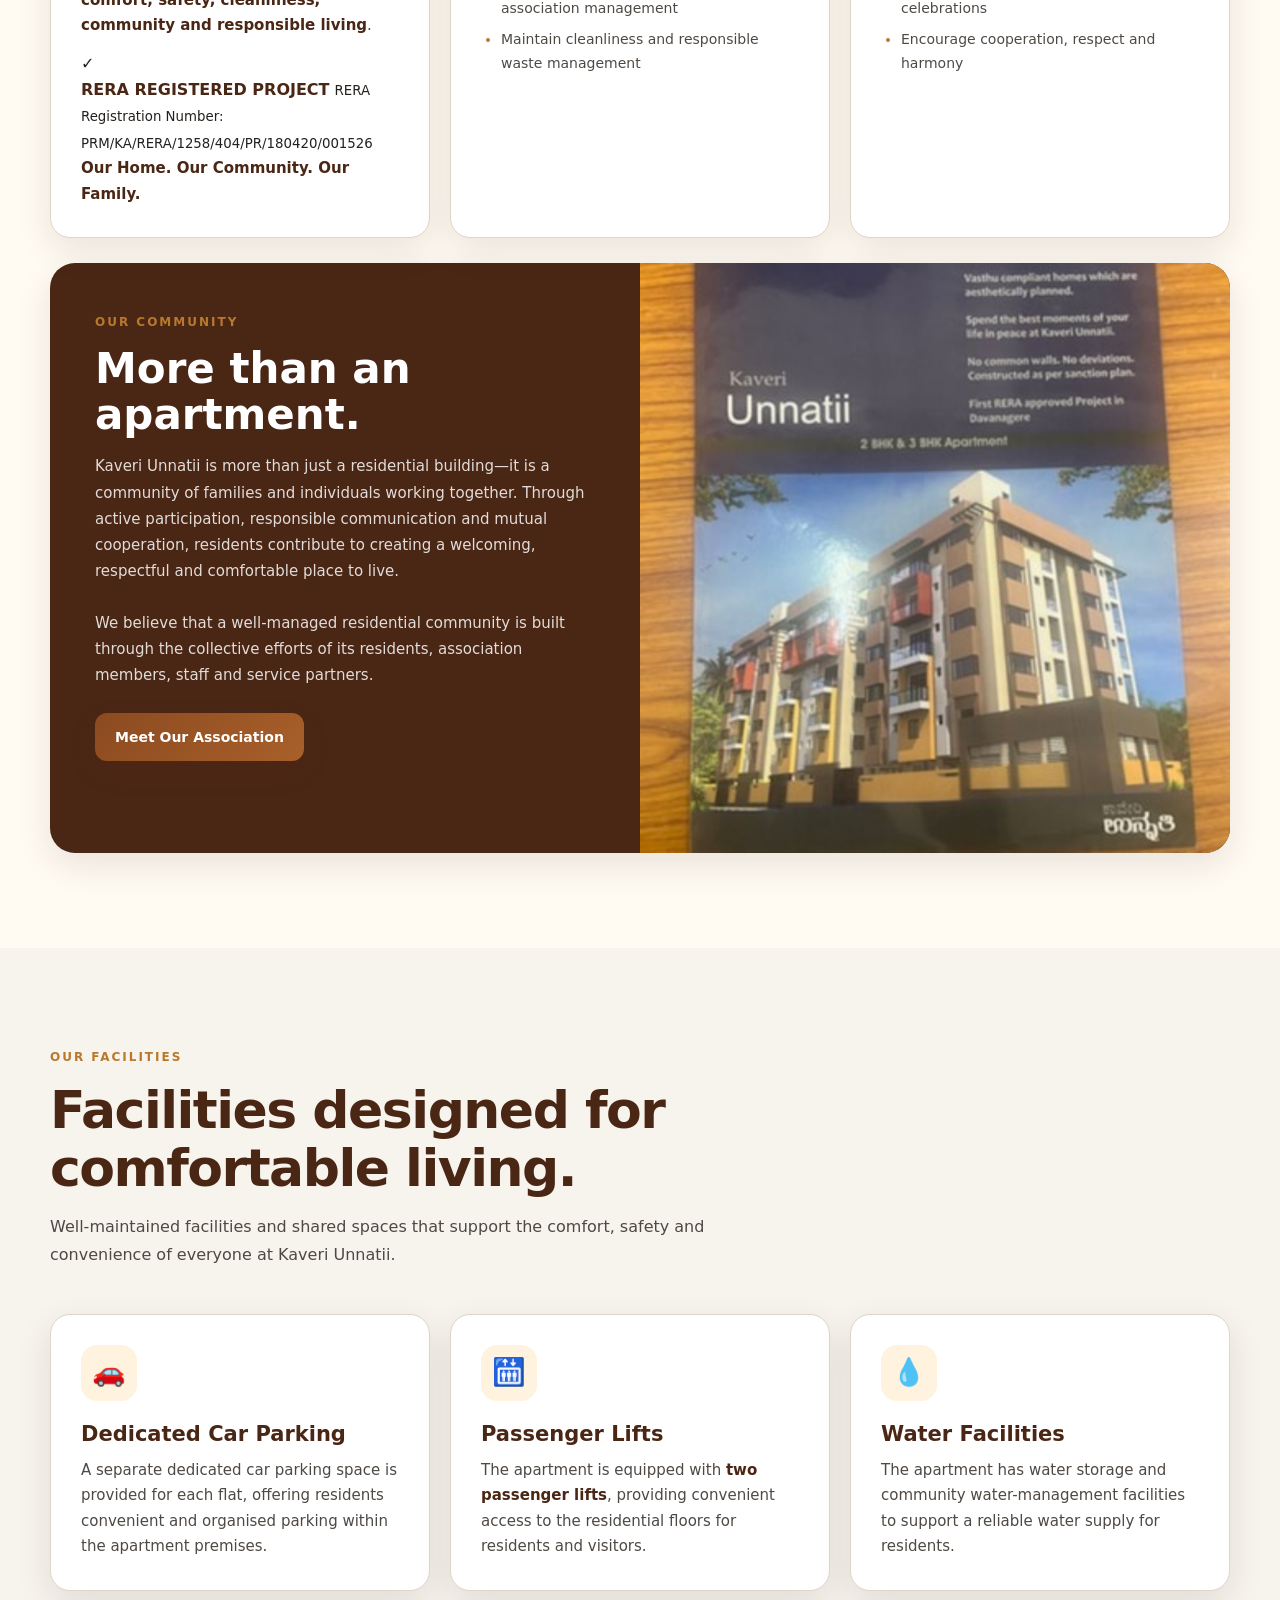
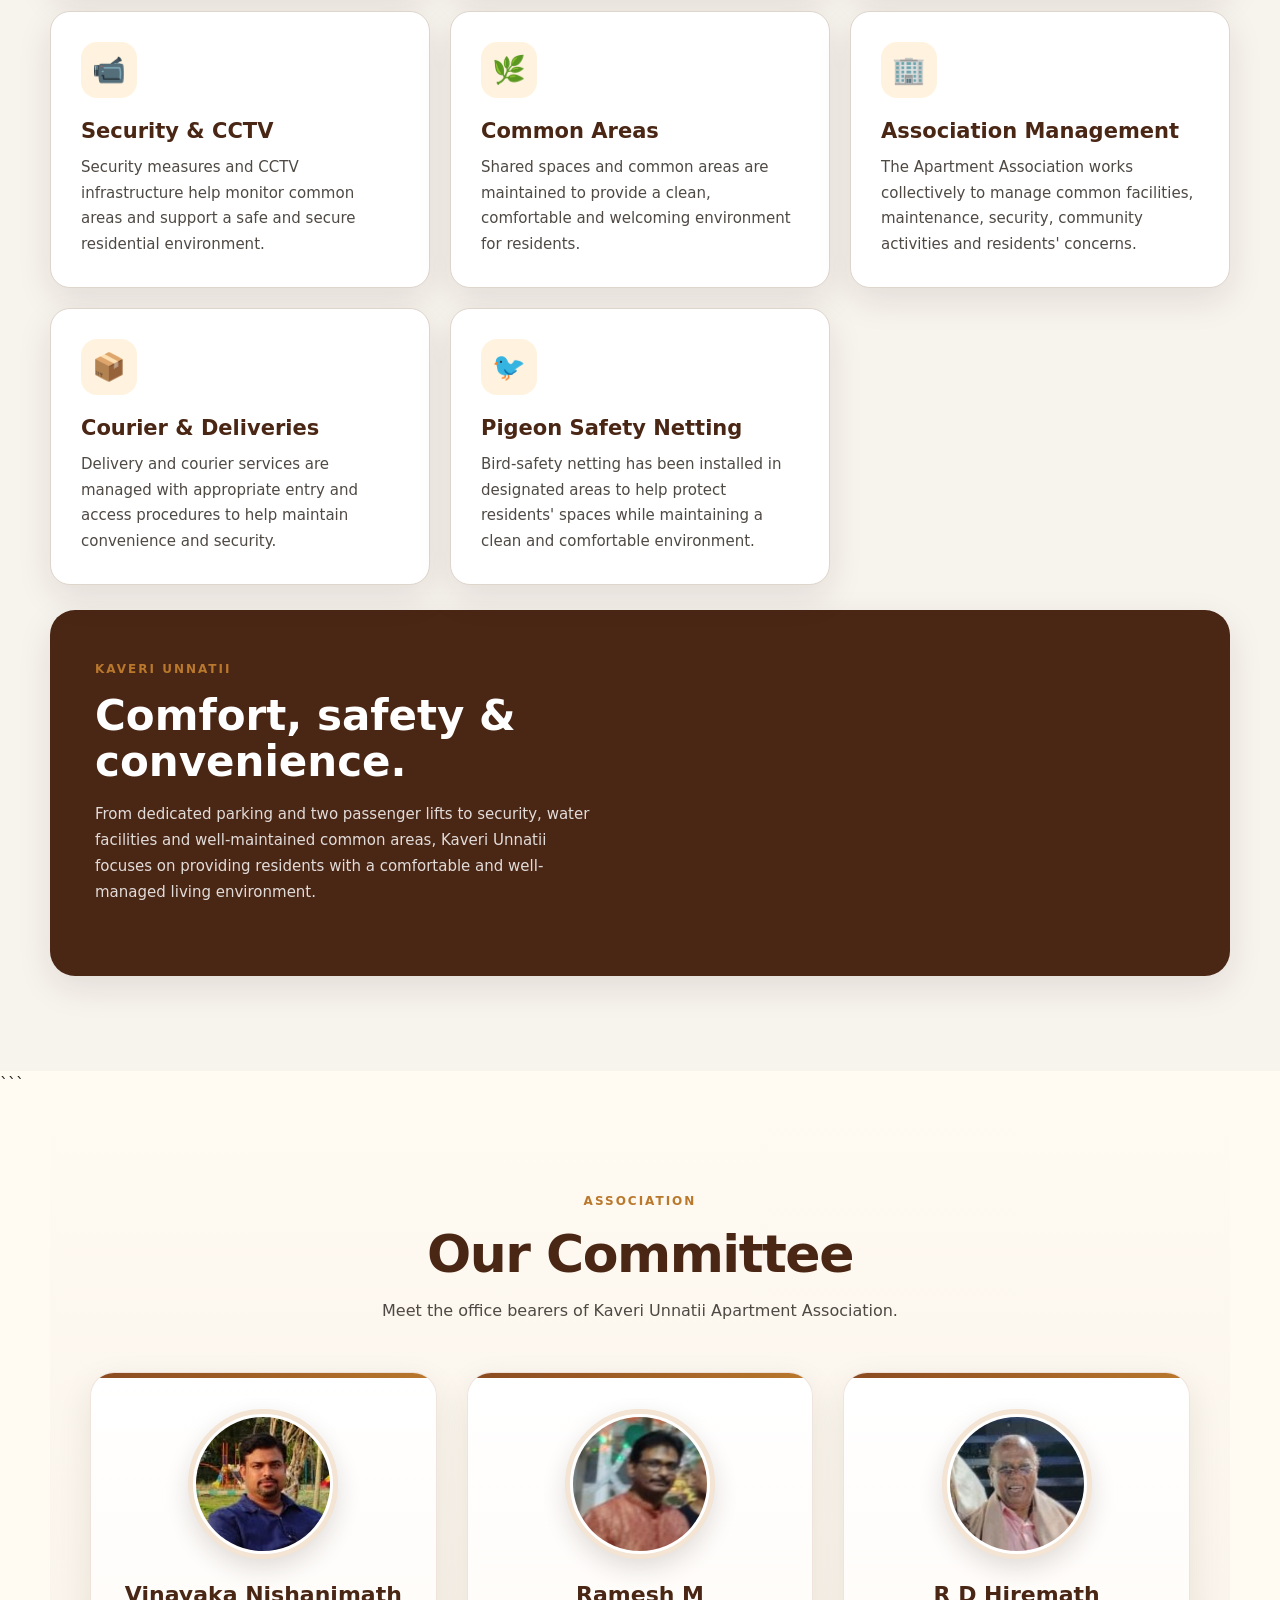
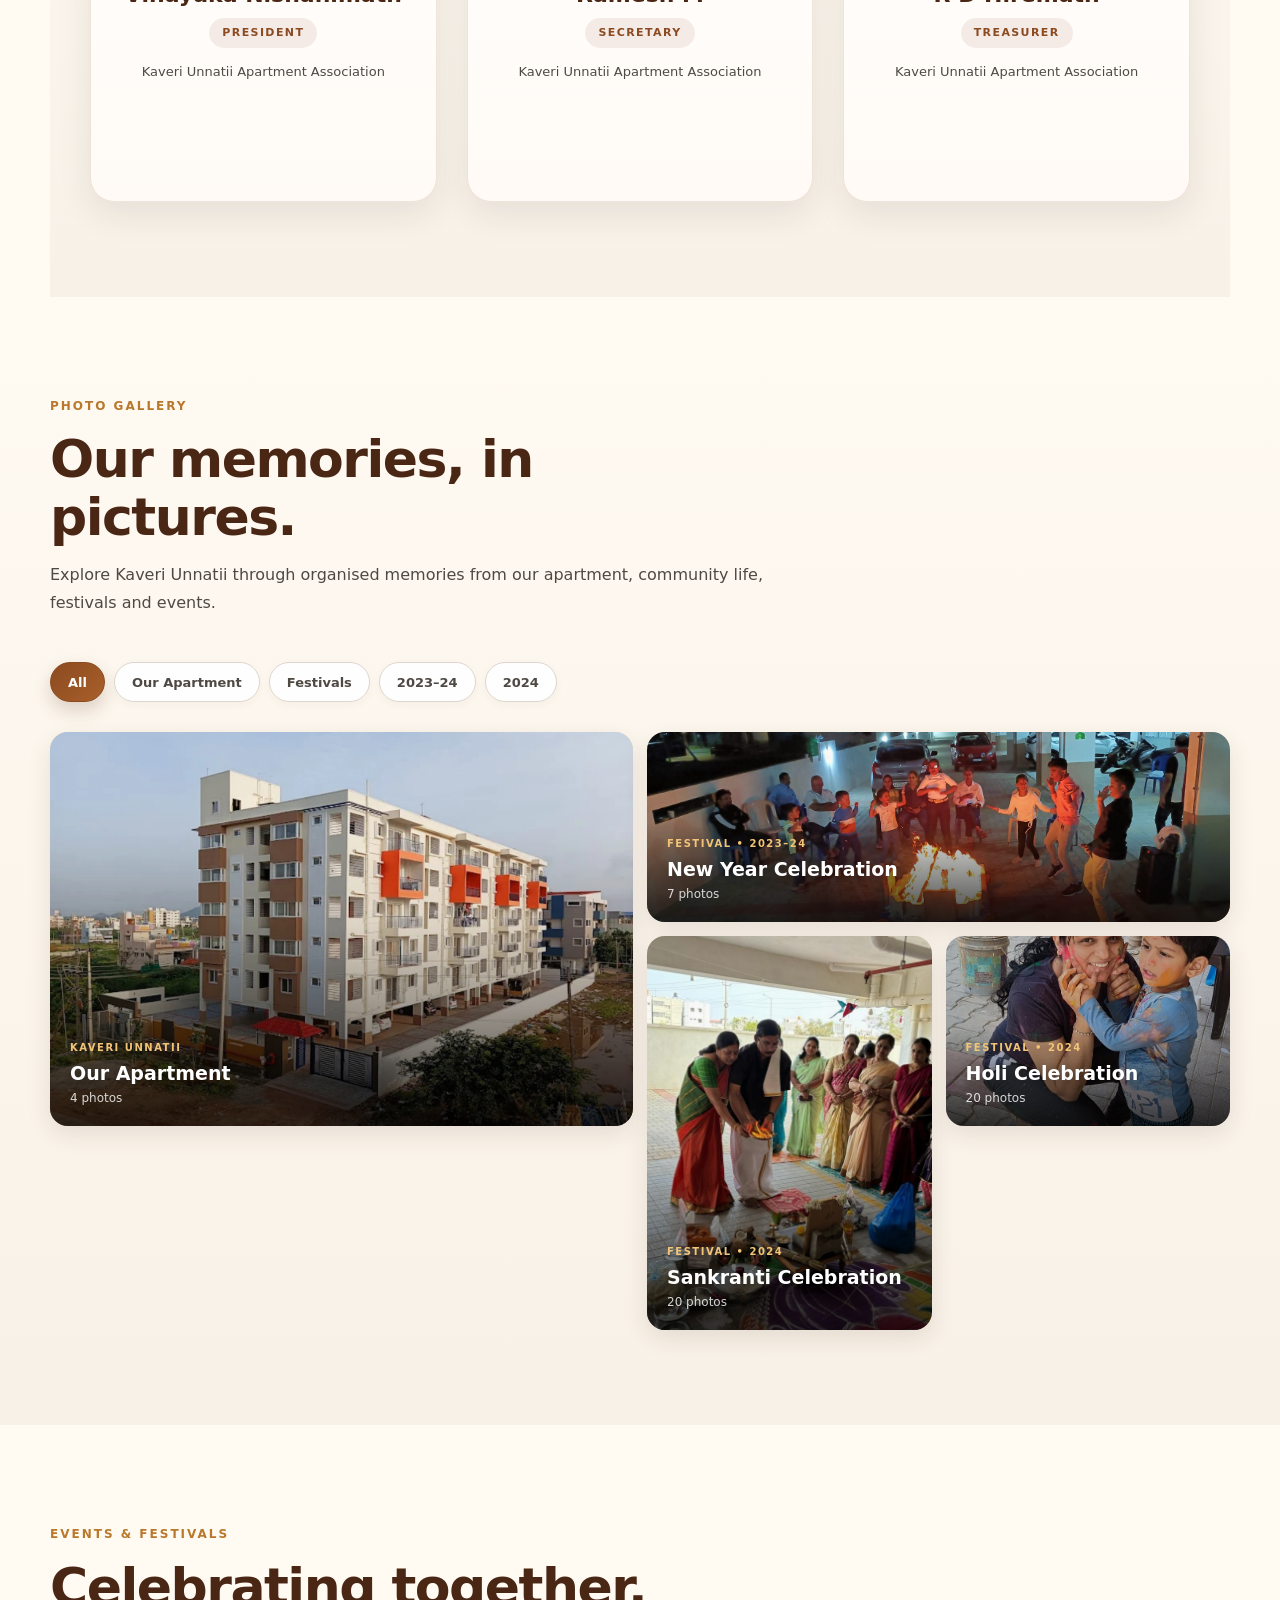
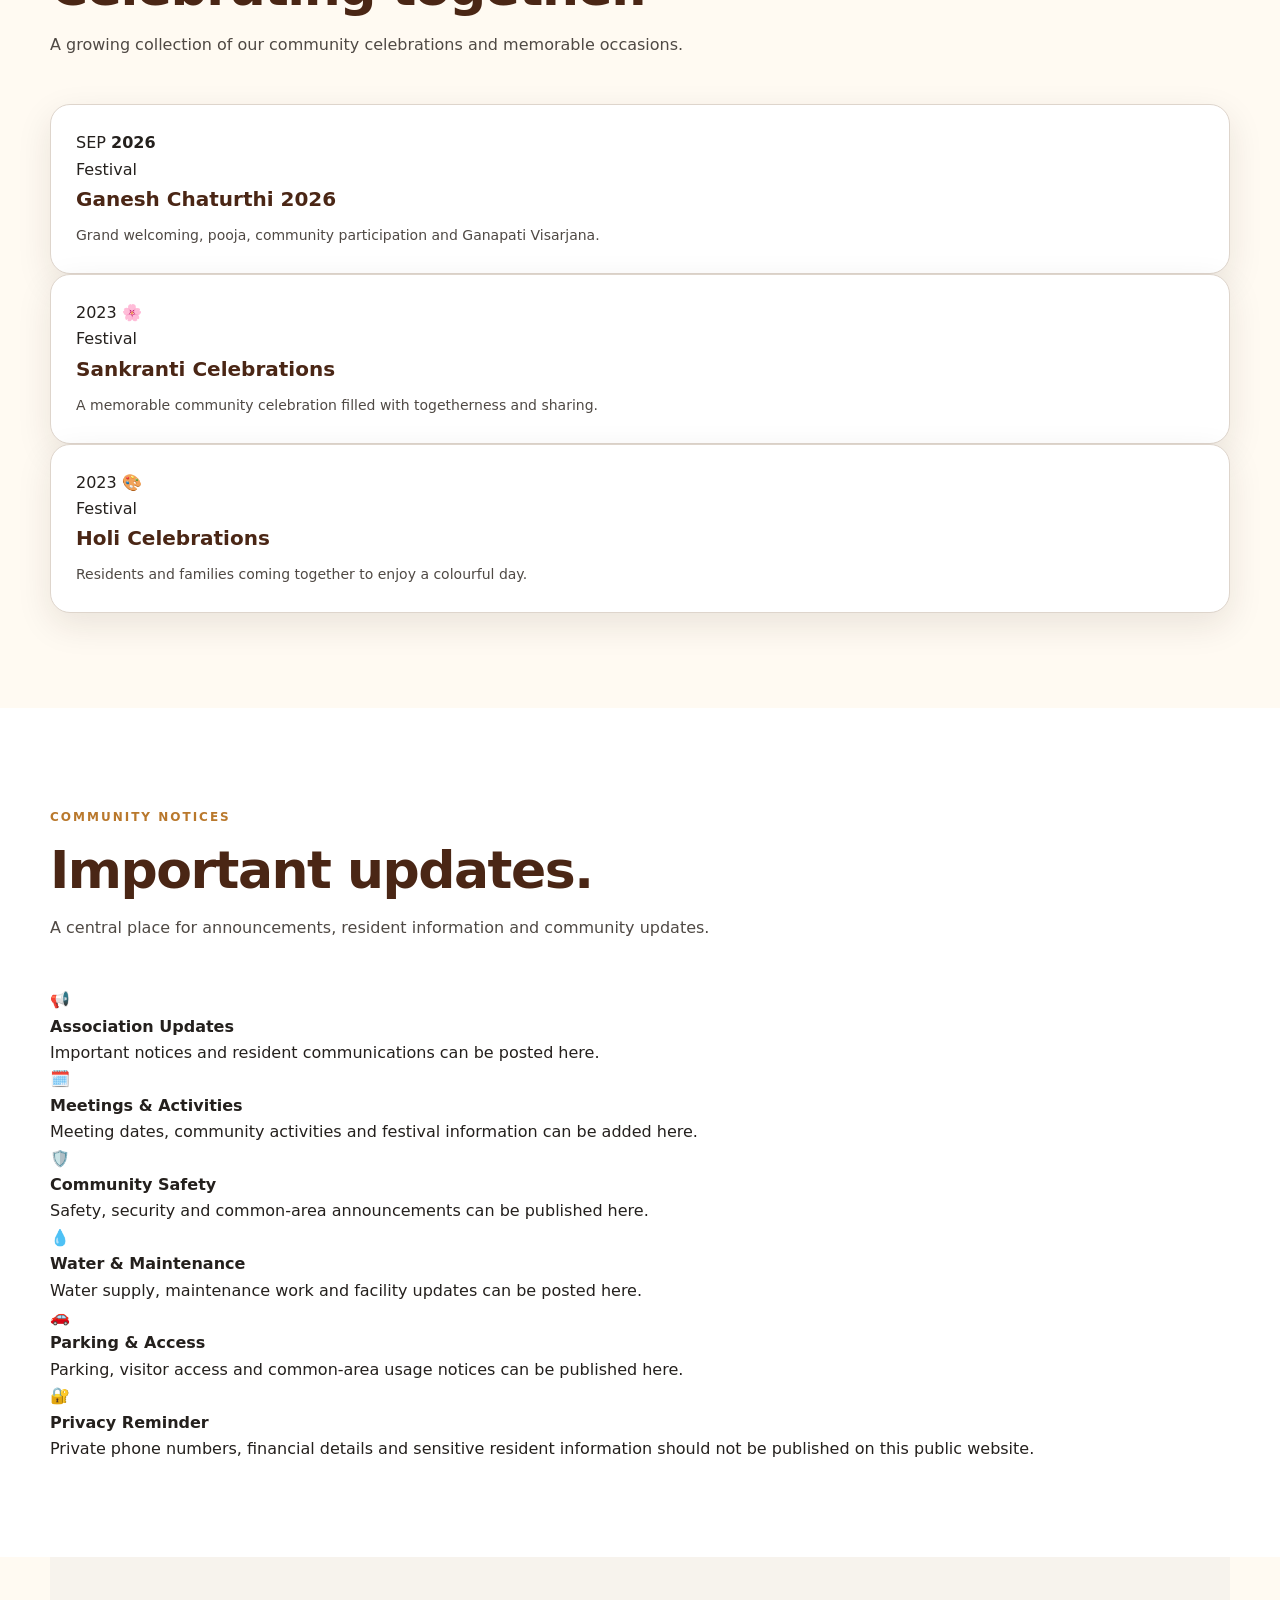
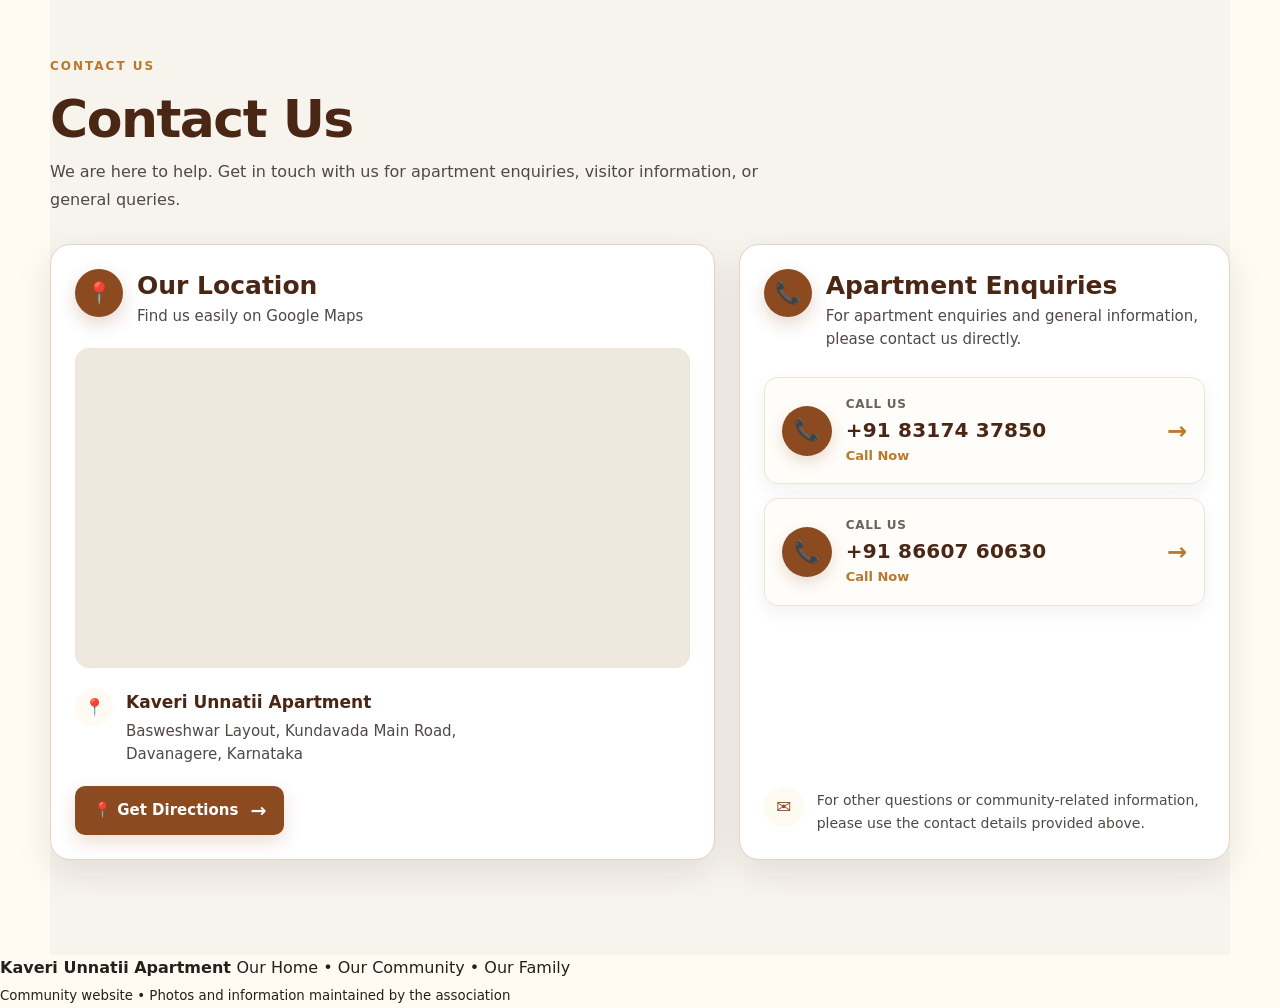
==== commit 01c7a9f4: "Update index.html" ====
--- a/index.html
+++ b/index.html
@@ -1,3 +1,4 @@
+
 
 <!DOCTYPE html>
 <html lang="en">
@@ -299,7 +300,7 @@
 
 
     <img
-      src="images/Gallery/Our%20Apartment/kaveri-brochure.jpg"
+      src="images/04-Our-Apartment/kaveri-brochure.jpg"
       alt="Kaveri Unnatii Apartment"
       loading="lazy"
     >
@@ -765,7 +766,7 @@
         >
 
           <img
-            src="images/Gallery/Our%20Apartment/kaveri-apartment.webp"
+            src="images/04-Our-Apartment/kaveri-apartment.webp"
             alt="Kaveri Unnatii Apartment"
             loading="lazy"
           >
@@ -809,7 +810,7 @@
         >
 
           <img
-            src="images/Gallery/Our%20Apartment/kaveri-brochure.jpg"
+            src="images/04-Our-Apartment/kaveri-brochure.jpg"
             alt="Kaveri Unnatii Apartment brochure"
             loading="lazy"
           >
@@ -849,7 +850,7 @@
         >
 
           <img
-            src="images/Gallery/Our%20Apartment/ak_1636_1434620735-1636795039_700x700%20(1).jpeg"
+            src="images/04-Our-Apartment/ak_1636_1434620735-1636795039_700x700%20(1).jpeg"
             alt="Kaveri Unnatii Apartment archive"
             loading="lazy"
           >
@@ -889,7 +890,7 @@
         >
 
           <img
-            src="images/Gallery/Our%20Apartment/ak_284_410379319-1567147494_300x300.png"
+            src="images/04-Our-Apartment/ak_284_410379319-1567147494_300x300.png"
             alt="Kaveri Unnatii community view"
             loading="lazy"
           >
--- a/styles.css
+++ b/styles.css
@@ -2983,19 +2983,703 @@
     transform: none;
   }
 }
-
-
-
-/* =========================================================
-   47-PHOTO COMMUNITY GALLERY ENHANCEMENTS
-   ========================================================= */
-.gallery-filters{display:flex;flex-wrap:wrap;gap:10px;justify-content:center;margin:0 auto 28px;}
-.gallery-filter{display:inline-flex;align-items:center;gap:7px;padding:10px 14px;border:1px solid var(--border);border-radius:999px;background:var(--white);color:var(--primary-dark);font:inherit;font-weight:800;cursor:pointer;transition:all .2s ease;}
-.gallery-filter:hover{border-color:var(--secondary);transform:translateY(-1px);}
-.gallery-filter.active{background:var(--primary);border-color:var(--primary);color:var(--white);}
-.gallery-filter-count{display:inline-grid;place-items:center;min-width:22px;height:22px;padding:0 5px;border-radius:999px;background:rgba(255,255,255,.18);font-size:11px;}
-.gallery-filter:not(.active) .gallery-filter-count{background:var(--cream);color:var(--primary);}
-.gallery-helper{text-align:center;color:var(--muted-light);font-size:14px;margin:24px auto 0;}
-.gallery-empty{text-align:center;padding:30px;color:var(--muted);}
-@media(max-width:600px){.gallery-filters{justify-content:flex-start;overflow-x:auto;flex-wrap:nowrap;padding-bottom:5px;scrollbar-width:thin;}.gallery-filter{white-space:nowrap;padding:9px 12px;font-size:13px;}}
-@media(prefers-reduced-motion:reduce){.gallery-filter:hover{transform:none;}}
+/* =========================================================
+   KAVERI UNNATII - HOME PAGE BACKGROUND
+   ========================================================= */
+
+.hero {
+  background-image: url("images/04-Our-Apartment/kaveri-apartment.webp") !important;
+  background-size: cover !important;
+  background-position: center center !important;
+  background-repeat: no-repeat !important;
+}
+/* =========================================================
+   COMMITTEE — PROFESSIONAL LEADERSHIP CARDS
+   ========================================================= */
+
+.committee-section {
+  position: relative;
+  background:
+    linear-gradient(180deg, #fffaf2 0%, #f7f1e8 100%);
+}
+
+.committee-section .section-heading {
+  text-align: center;
+  max-width: 760px;
+  margin-left: auto;
+  margin-right: auto;
+}
+
+.committee-section .section-heading .eyebrow {
+  color: var(--secondary);
+}
+
+.committee-grid {
+  align-items: stretch;
+  gap: 24px;
+}
+
+.committee-card {
+  position: relative;
+  overflow: hidden;
+  padding: 32px 26px 28px;
+  border: 1px solid rgba(139, 74, 32, 0.14);
+  border-radius: 24px;
+  background:
+    linear-gradient(180deg, #ffffff 0%, #fffaf5 100%);
+  box-shadow:
+    0 12px 35px rgba(45, 28, 18, 0.09);
+  transition:
+    transform 0.28s ease,
+    box-shadow 0.28s ease,
+    border-color 0.28s ease;
+}
+
+/* Top decorative line */
+.committee-card::before {
+  content: "";
+  position: absolute;
+  inset: 0 0 auto 0;
+  height: 5px;
+  background: linear-gradient(
+    90deg,
+    var(--primary),
+    var(--secondary)
+  );
+}
+
+/* Card hover effect */
+.committee-card:hover {
+  transform: translateY(-8px);
+  border-color: rgba(185, 120, 44, 0.38);
+  box-shadow:
+    0 20px 45px rgba(45, 28, 18, 0.16);
+}
+
+/* Committee member photo */
+.committee-photo {
+  width: 150px;
+  height: 150px;
+  margin: 4px auto 22px;
+  border-radius: 50%;
+  border: 5px solid #f3e4d3;
+  padding: 3px;
+  background: #ffffff;
+  box-shadow:
+    0 10px 25px rgba(45, 28, 18, 0.14);
+}
+
+.committee-photo img {
+  width: 100%;
+  height: 100%;
+  border-radius: 50%;
+  object-fit: cover;
+}
+
+/* Member name */
+.committee-card h3 {
+  margin-bottom: 9px;
+  color: var(--primary-dark);
+  font-size: 22px;
+  line-height: 1.25;
+  font-weight: 800;
+}
+
+/* Position badge */
+.committee-role {
+  display: inline-flex;
+  align-items: center;
+  justify-content: center;
+  min-height: 30px;
+  margin: 0;
+  padding: 5px 13px;
+  border-radius: 999px;
+  background: rgba(139, 74, 32, 0.09);
+  color: var(--primary);
+  font-size: 11px;
+  font-weight: 850;
+  letter-spacing: 1.4px;
+  text-transform: uppercase;
+}
+
+/* Association description */
+.committee-description {
+  margin-top: 14px;
+  color: var(--muted);
+  font-size: 13px;
+  line-height: 1.6;
+}
+
+/* Mobile */
+@media (max-width: 520px) {
+
+  .committee-card {
+    padding: 28px 22px 25px;
+  }
+
+  .committee-photo {
+    width: 125px;
+    height: 125px;
+  }
+
+  .committee-card h3 {
+    font-size: 20px;
+  }
+
+}
+/* =========================================================
+   STEP 2 — HOME HERO — DARK CINEMATIC VERSION
+   ========================================================= */
+
+.hero {
+  position: relative;
+
+  background-image:
+    linear-gradient(
+      90deg,
+      rgba(8, 5, 3, 0.96) 0%,
+      rgba(12, 7, 4, 0.90) 35%,
+      rgba(15, 9, 5, 0.78) 65%,
+      rgba(15, 9, 5, 0.62) 100%
+    ),
+    url("images/04-Our-Apartment/kaveri-apartment.webp") !important;
+
+  background-size: cover !important;
+  background-position: center center !important;
+  background-repeat: no-repeat !important;
+}
+
+/* Strong overall dark overlay */
+.hero-overlay {
+  background:
+    linear-gradient(
+      180deg,
+      rgba(0, 0, 0, 0.18) 0%,
+      rgba(0, 0, 0, 0.28) 100%
+    ) !important;
+}
+
+/* Keep the main text bright and readable */
+.hero-content {
+  text-shadow:
+    0 2px 5px rgba(0, 0, 0, 0.65),
+    0 4px 18px rgba(0, 0, 0, 0.45);
+}
+
+/* Improve tagline readability */
+.hero-tagline {
+  color: #ffffff !important;
+  text-shadow:
+    0 2px 6px rgba(0, 0, 0, 0.75);
+}
+
+/* Improve description readability */
+.hero-copy {
+  color: rgba(255, 255, 255, 0.94) !important;
+  text-shadow:
+    0 2px 6px rgba(0, 0, 0, 0.75);
+}
+
+/* =========================================================
+   STEP 3 — MODERN NAVIGATION — CORRECTED
+   ========================================================= */
+
+/* Main navigation bar */
+.topbar {
+  position: sticky;
+  top: 0;
+  z-index: 1000;
+
+  background: rgba(255, 250, 244, 0.97);
+
+  backdrop-filter: blur(12px);
+  -webkit-backdrop-filter: blur(12px);
+
+  border-bottom: 1px solid rgba(139, 74, 32, 0.14);
+
+  box-shadow:
+    0 4px 18px rgba(45, 28, 18, 0.08);
+
+  transition:
+    background 0.25s ease,
+    box-shadow 0.25s ease;
+}
+
+
+/* Navigation inner wrapper */
+.nav-wrap {
+  min-height: 72px;
+
+  display: flex;
+  align-items: center;
+  justify-content: space-between;
+
+  gap: 24px;
+}
+
+
+/* =========================================================
+   BRAND
+   ========================================================= */
+
+.topbar .brand {
+  display: flex;
+  align-items: center;
+
+  gap: 10px;
+
+  color: var(--primary-dark) !important;
+
+  text-decoration: none;
+
+  flex-shrink: 0;
+}
+
+
+.topbar .brand strong {
+  display: block;
+
+  font-size: 17px;
+  font-weight: 850;
+
+  line-height: 1.15;
+}
+
+
+.topbar .brand small {
+  display: block;
+
+  margin-top: 2px;
+
+  color: var(--muted);
+
+  font-size: 10px;
+  font-weight: 650;
+
+  letter-spacing: 0.4px;
+}
+
+
+/* KU logo */
+.brand-mark {
+  width: 42px;
+  height: 42px;
+
+  display: inline-flex;
+
+  align-items: center;
+  justify-content: center;
+
+  border-radius: 12px;
+
+  background:
+    linear-gradient(
+      135deg,
+      var(--primary),
+      var(--secondary)
+    );
+
+  color: #ffffff;
+
+  font-size: 14px;
+  font-weight: 900;
+
+  box-shadow:
+    0 5px 14px rgba(139, 74, 32, 0.22);
+}
+
+
+/* =========================================================
+   NAVIGATION LINKS
+   ========================================================= */
+
+.topbar #nav {
+  display: flex;
+
+  align-items: center;
+  justify-content: flex-end;
+
+  gap: 4px;
+}
+
+
+.topbar #nav a {
+  position: relative;
+
+  display: inline-flex;
+
+  align-items: center;
+
+  padding: 10px 11px;
+
+  color: #4d3627;
+
+  font-size: 12.5px;
+  font-weight: 750;
+
+  text-decoration: none;
+
+  white-space: nowrap;
+
+  transition:
+    color 0.2s ease,
+    transform 0.2s ease;
+}
+
+
+/* Animated underline */
+.topbar #nav a::after {
+  content: "";
+
+  position: absolute;
+
+  left: 10px;
+  right: 10px;
+  bottom: 3px;
+
+  height: 2px;
+
+  border-radius: 999px;
+
+  background:
+    linear-gradient(
+      90deg,
+      var(--primary),
+      var(--secondary)
+    );
+
+  transform: scaleX(0);
+
+  transform-origin: center;
+
+  transition:
+    transform 0.25s ease;
+}
+
+
+/* Hover */
+.topbar #nav a:hover {
+  color: var(--primary);
+
+  transform:
+    translateY(-1px);
+}
+
+
+/* Hover underline */
+.topbar #nav a:hover::after {
+  transform: scaleX(1);
+}
+
+
+/* =========================================================
+   MOBILE MENU BUTTON
+   ========================================================= */
+
+.topbar .menu-btn {
+  display: none;
+
+  width: 42px;
+  height: 42px;
+
+  align-items: center;
+  justify-content: center;
+
+  border:
+    1px solid
+    rgba(139, 74, 32, 0.18);
+
+  border-radius: 12px;
+
+  background: #ffffff;
+
+  color: var(--primary);
+
+  font-size: 20px;
+
+  cursor: pointer;
+
+  box-shadow:
+    0 4px 12px
+    rgba(45, 28, 18, 0.08);
+
+  transition:
+    background 0.2s ease,
+    transform 0.2s ease;
+}
+
+
+.topbar .menu-btn:hover {
+  background: #fff7ed;
+
+  transform:
+    translateY(-1px);
+}
+
+
+/* =========================================================
+   TABLET
+   ========================================================= */
+
+@media (max-width: 950px) {
+
+  .nav-wrap {
+    gap: 12px;
+  }
+
+  .topbar #nav {
+    gap: 0;
+  }
+
+  .topbar #nav a {
+    padding-left: 8px;
+    padding-right: 8px;
+
+    font-size: 11.5px;
+  }
+
+}
+
+
+/* =========================================================
+   MOBILE
+   ========================================================= */
+
+@media (max-width: 768px) {
+
+  .nav-wrap {
+    min-height: 64px;
+  }
+
+
+  /* Show hamburger */
+  .topbar .menu-btn {
+    display: inline-flex;
+  }
+
+
+  /* Mobile navigation panel */
+  .topbar #nav {
+    position: absolute;
+
+    top: 100%;
+    left: 0;
+    right: 0;
+
+    display: none;
+
+    flex-direction: column;
+    align-items: stretch;
+
+    padding: 12px 18px 18px;
+
+    background:
+      rgba(255, 250, 244, 0.98);
+
+    border-bottom:
+      1px solid
+      rgba(139, 74, 32, 0.14);
+
+    box-shadow:
+      0 12px 25px
+      rgba(45, 28, 18, 0.12);
+  }
+
+
+  /* JavaScript opens the menu */
+  .topbar #nav.open {
+    display: flex;
+  }
+
+
+  .topbar #nav a {
+    width: 100%;
+
+    justify-content: flex-start;
+
+    padding: 12px 14px;
+
+    border-radius: 10px;
+
+    font-size: 13px;
+  }
+
+
+  .topbar #nav a:hover {
+    background:
+      rgba(139, 74, 32, 0.06);
+
+    transform: none;
+  }
+
+
+  .topbar #nav a::after {
+    display: none;
+  }
+
+}
+
+
+/* =========================================================
+   SMALL PHONES
+   ========================================================= */
+
+@media (max-width: 420px) {
+
+  .topbar .brand strong {
+    font-size: 15px;
+  }
+
+  .topbar .brand small {
+    font-size: 9px;
+  }
+
+  .brand-mark {
+    width: 38px;
+    height: 38px;
+
+    border-radius: 10px;
+  }
+
+}
+/* =========================================================
+   STEP 4 — COMMITTEE SPACING & RESPONSIVE LAYOUT
+   ========================================================= */
+
+/* Committee section spacing */
+.committee-section {
+  padding-top: 90px;
+  padding-bottom: 95px;
+}
+
+/* Heading spacing */
+.committee-section .section-heading {
+  margin-bottom: 48px;
+}
+
+.committee-section .section-heading h2 {
+  margin-bottom: 14px;
+}
+
+.committee-section .section-heading p {
+  max-width: 680px;
+  margin-left: auto;
+  margin-right: auto;
+  line-height: 1.7;
+}
+
+
+/* Committee cards grid */
+.committee-grid {
+  display: grid;
+  grid-template-columns: repeat(3, minmax(0, 1fr));
+  gap: 30px;
+
+  max-width: 1100px;
+  margin-left: auto;
+  margin-right: auto;
+
+  align-items: stretch;
+}
+
+
+/* Make every card equal height */
+.committee-card {
+  display: flex;
+  flex-direction: column;
+  align-items: center;
+
+  min-height: 430px;
+
+  text-align: center;
+}
+
+
+/* Keep the description aligned nicely */
+.committee-description {
+  max-width: 280px;
+  margin-left: auto;
+  margin-right: auto;
+}
+
+
+/* Give the role badge consistent spacing */
+.committee-role {
+  flex-shrink: 0;
+}
+
+
+/* =========================================================
+   TABLET
+   ========================================================= */
+
+@media (max-width: 900px) {
+
+  .committee-section {
+    padding-top: 75px;
+    padding-bottom: 80px;
+  }
+
+  .committee-grid {
+    grid-template-columns: repeat(2, minmax(0, 1fr));
+    gap: 24px;
+  }
+
+  .committee-card {
+    min-height: 420px;
+  }
+
+}
+
+
+/* =========================================================
+   MOBILE
+   ========================================================= */
+
+@media (max-width: 600px) {
+
+  .committee-section {
+    padding-top: 65px;
+    padding-bottom: 70px;
+  }
+
+  .committee-section .section-heading {
+    margin-bottom: 36px;
+  }
+
+  .committee-grid {
+    grid-template-columns: 1fr;
+    gap: 22px;
+
+    max-width: 420px;
+  }
+
+  .committee-card {
+    min-height: auto;
+    padding: 30px 22px 28px;
+  }
+
+  .committee-description {
+    max-width: 320px;
+  }
+
+}
+
+
+/* =========================================================
+   VERY SMALL PHONES
+   ========================================================= */
+
+@media (max-width: 380px) {
+
+  .committee-section {
+    padding-top: 55px;
+    padding-bottom: 60px;
+  }
+
+  .committee-card {
+    padding-left: 18px;
+    padding-right: 18px;
+  }
+
+}
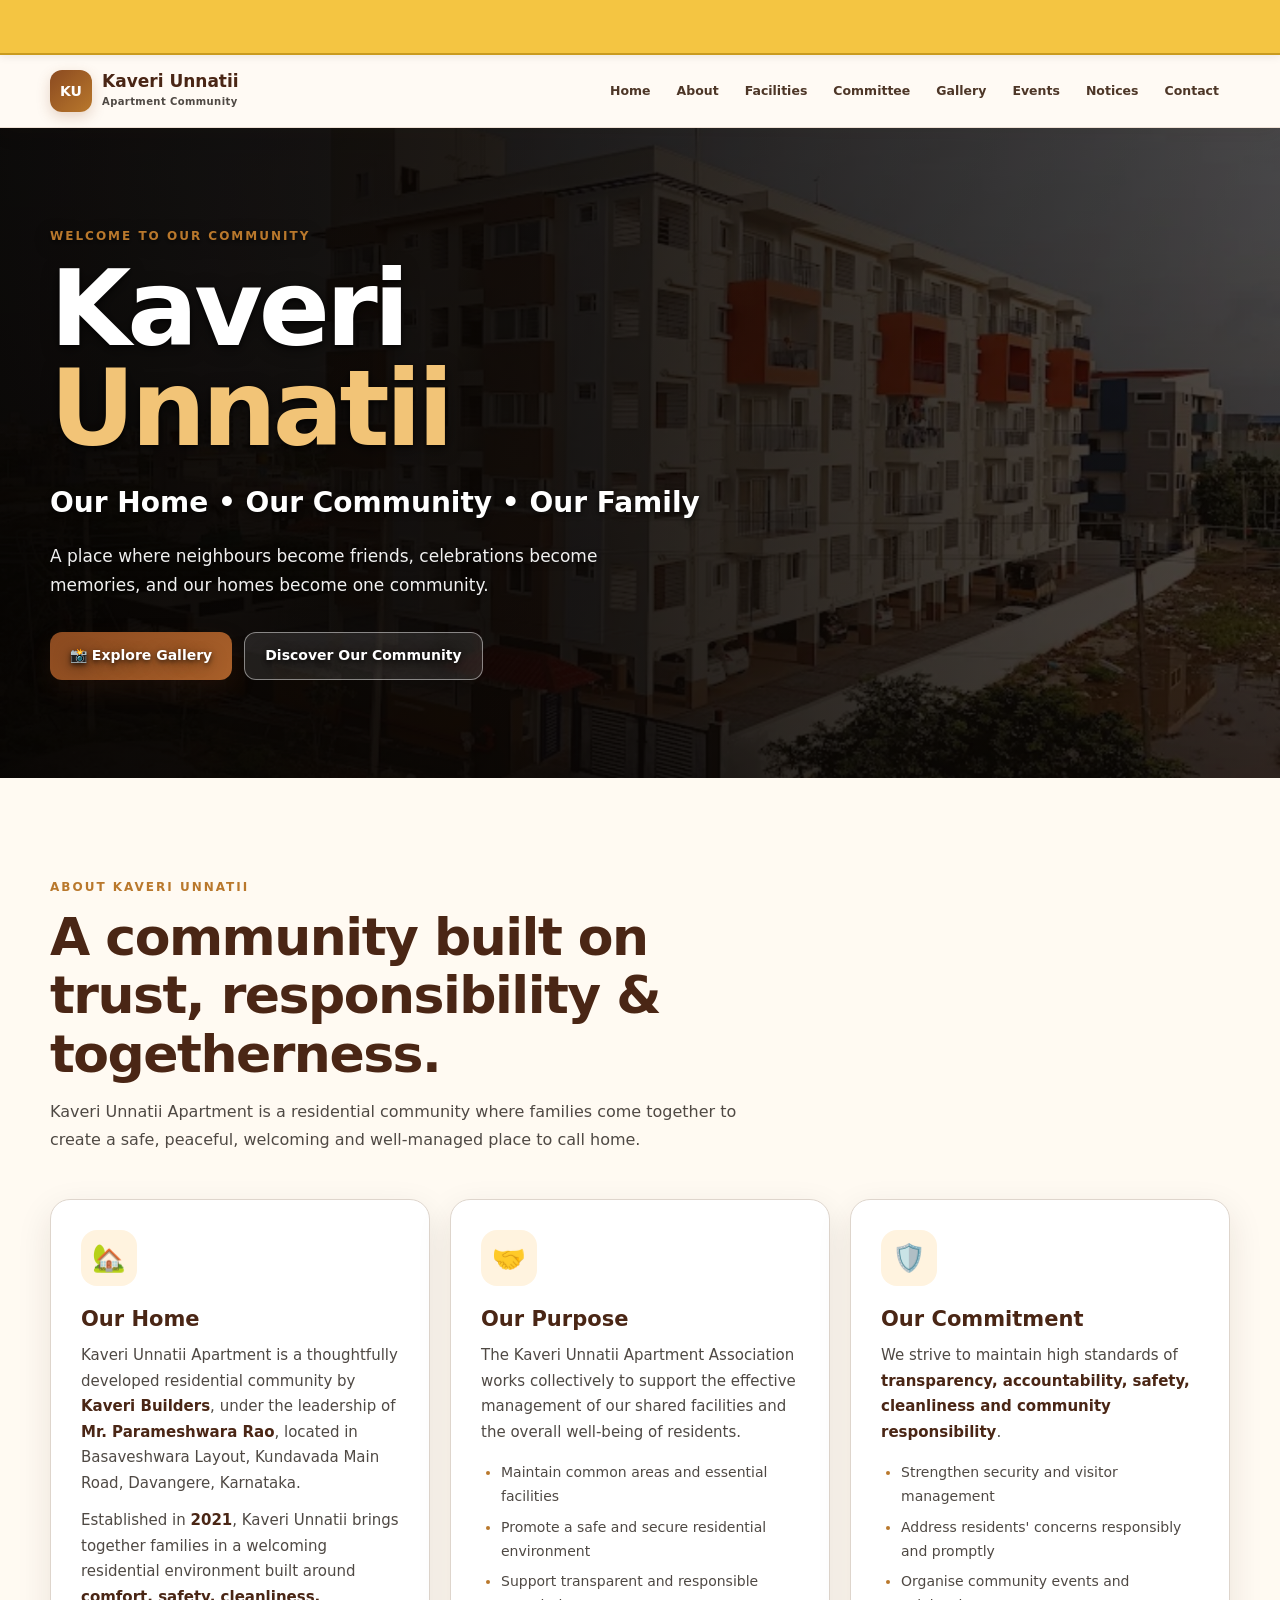
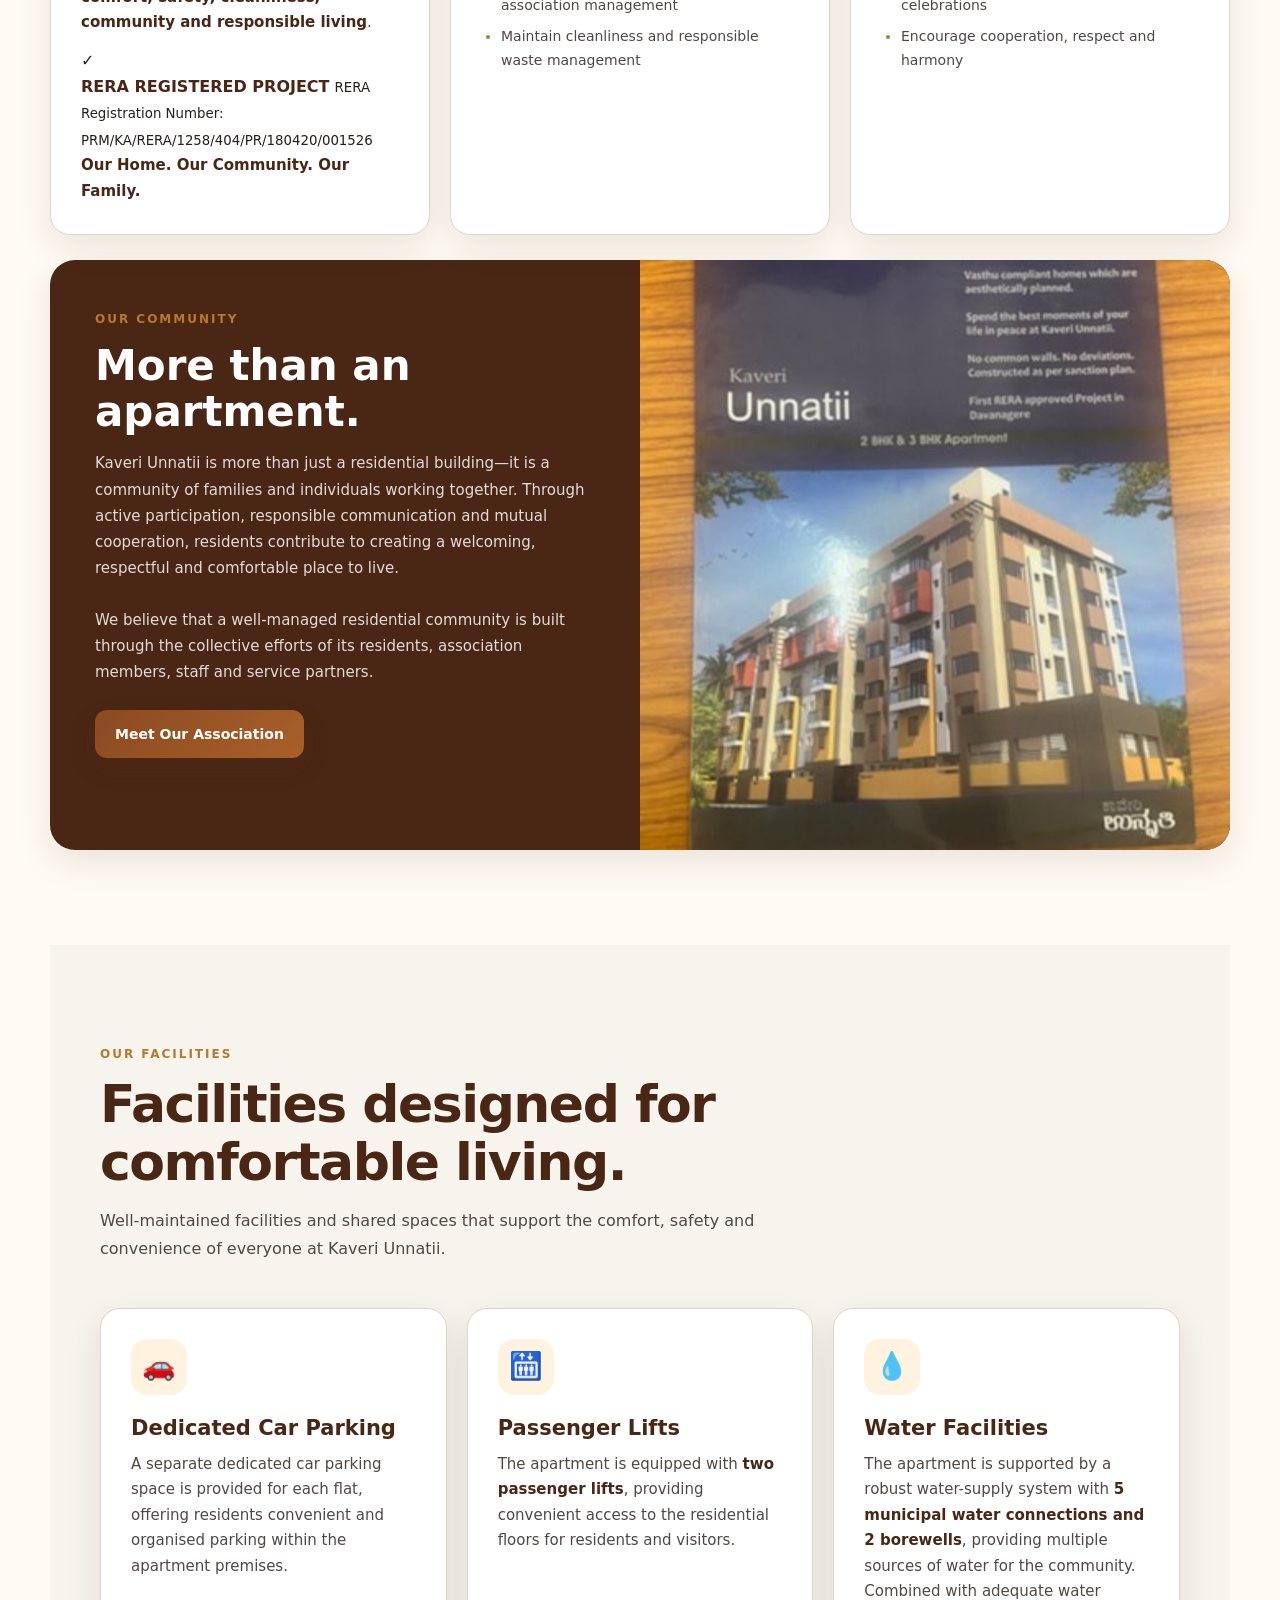
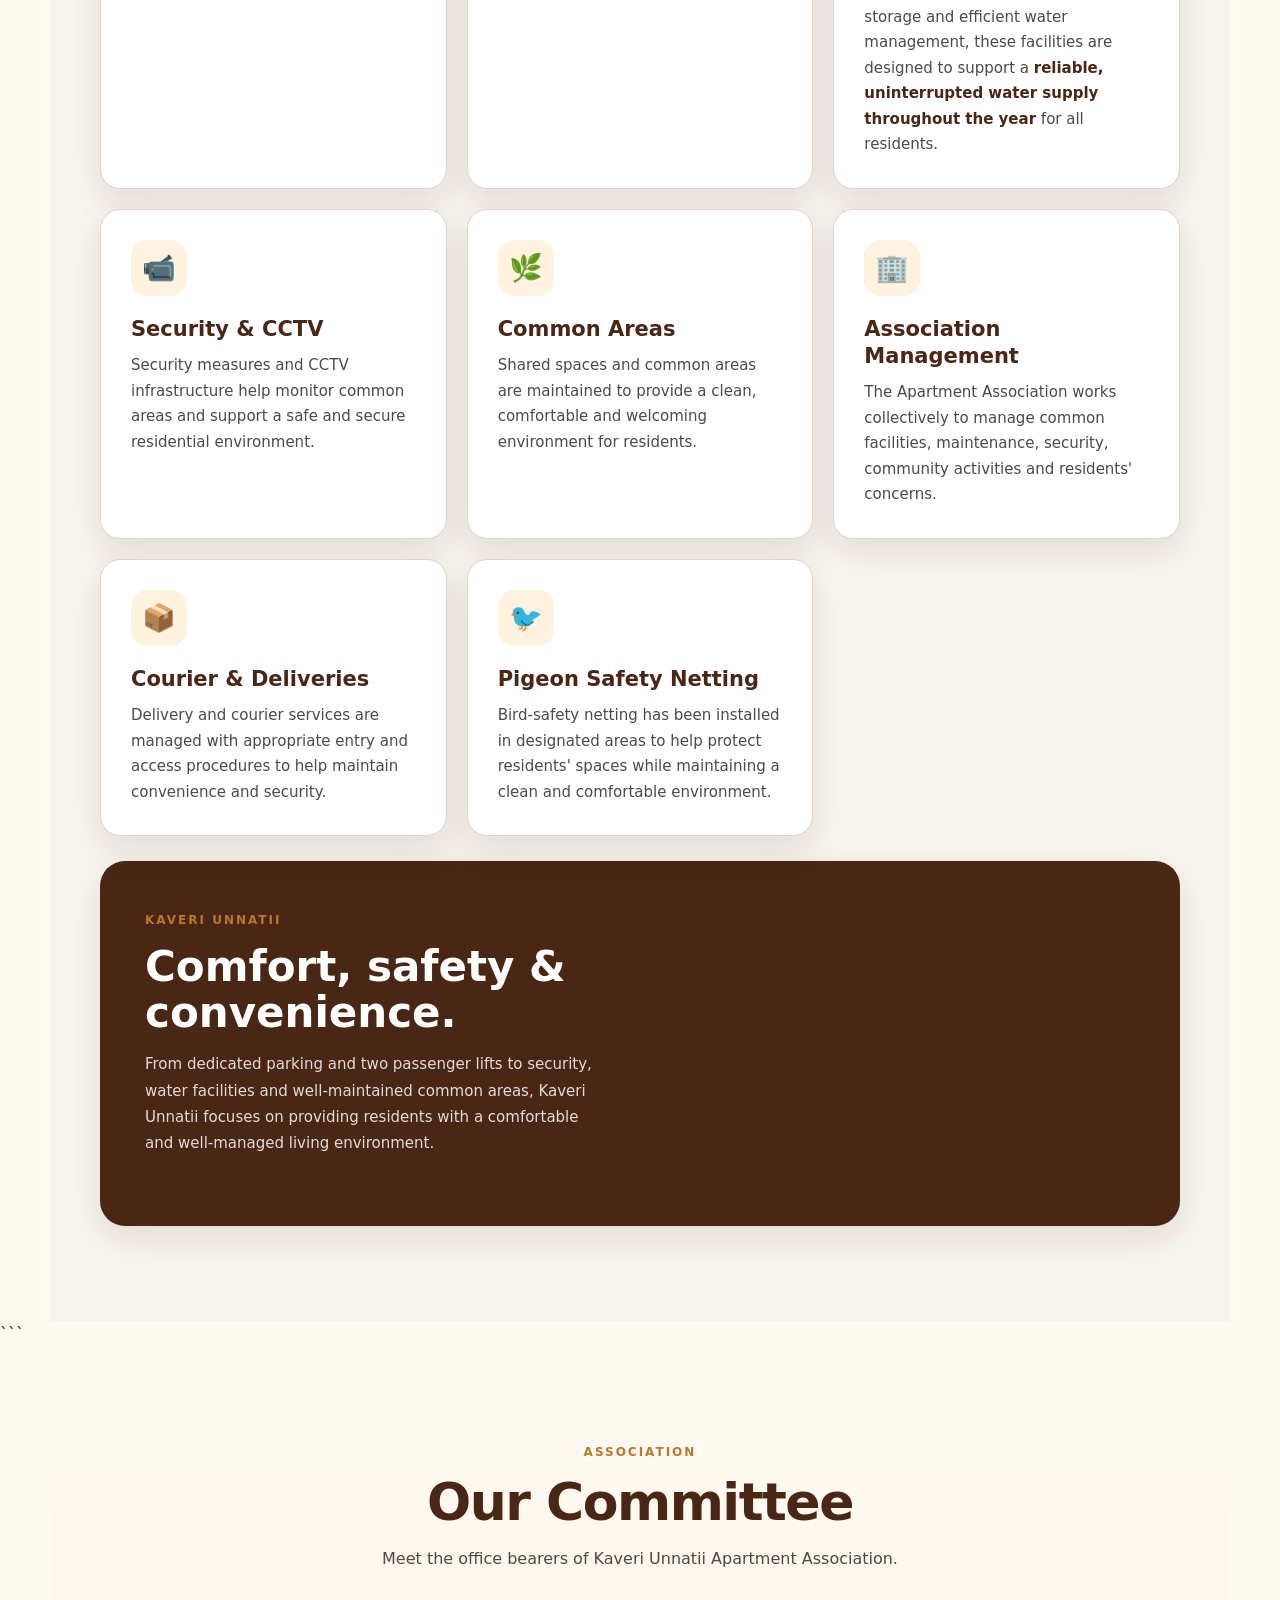
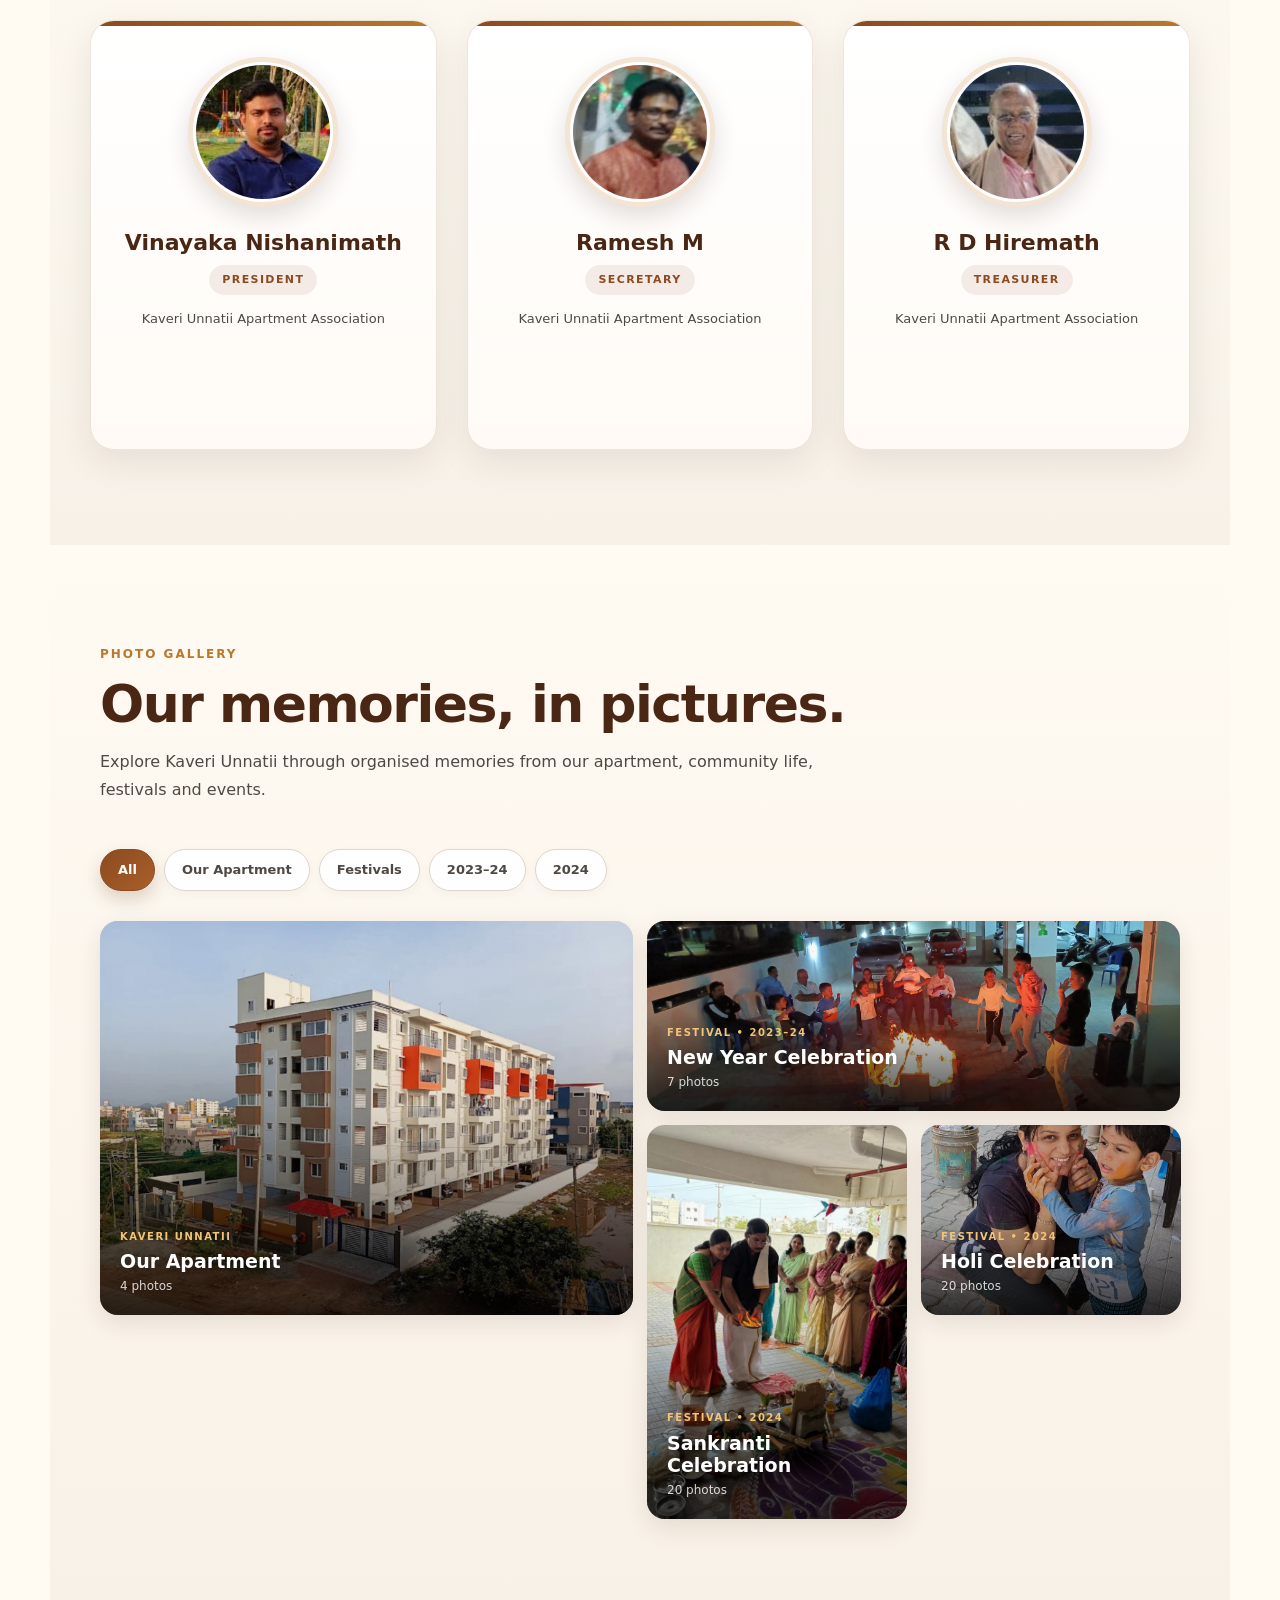
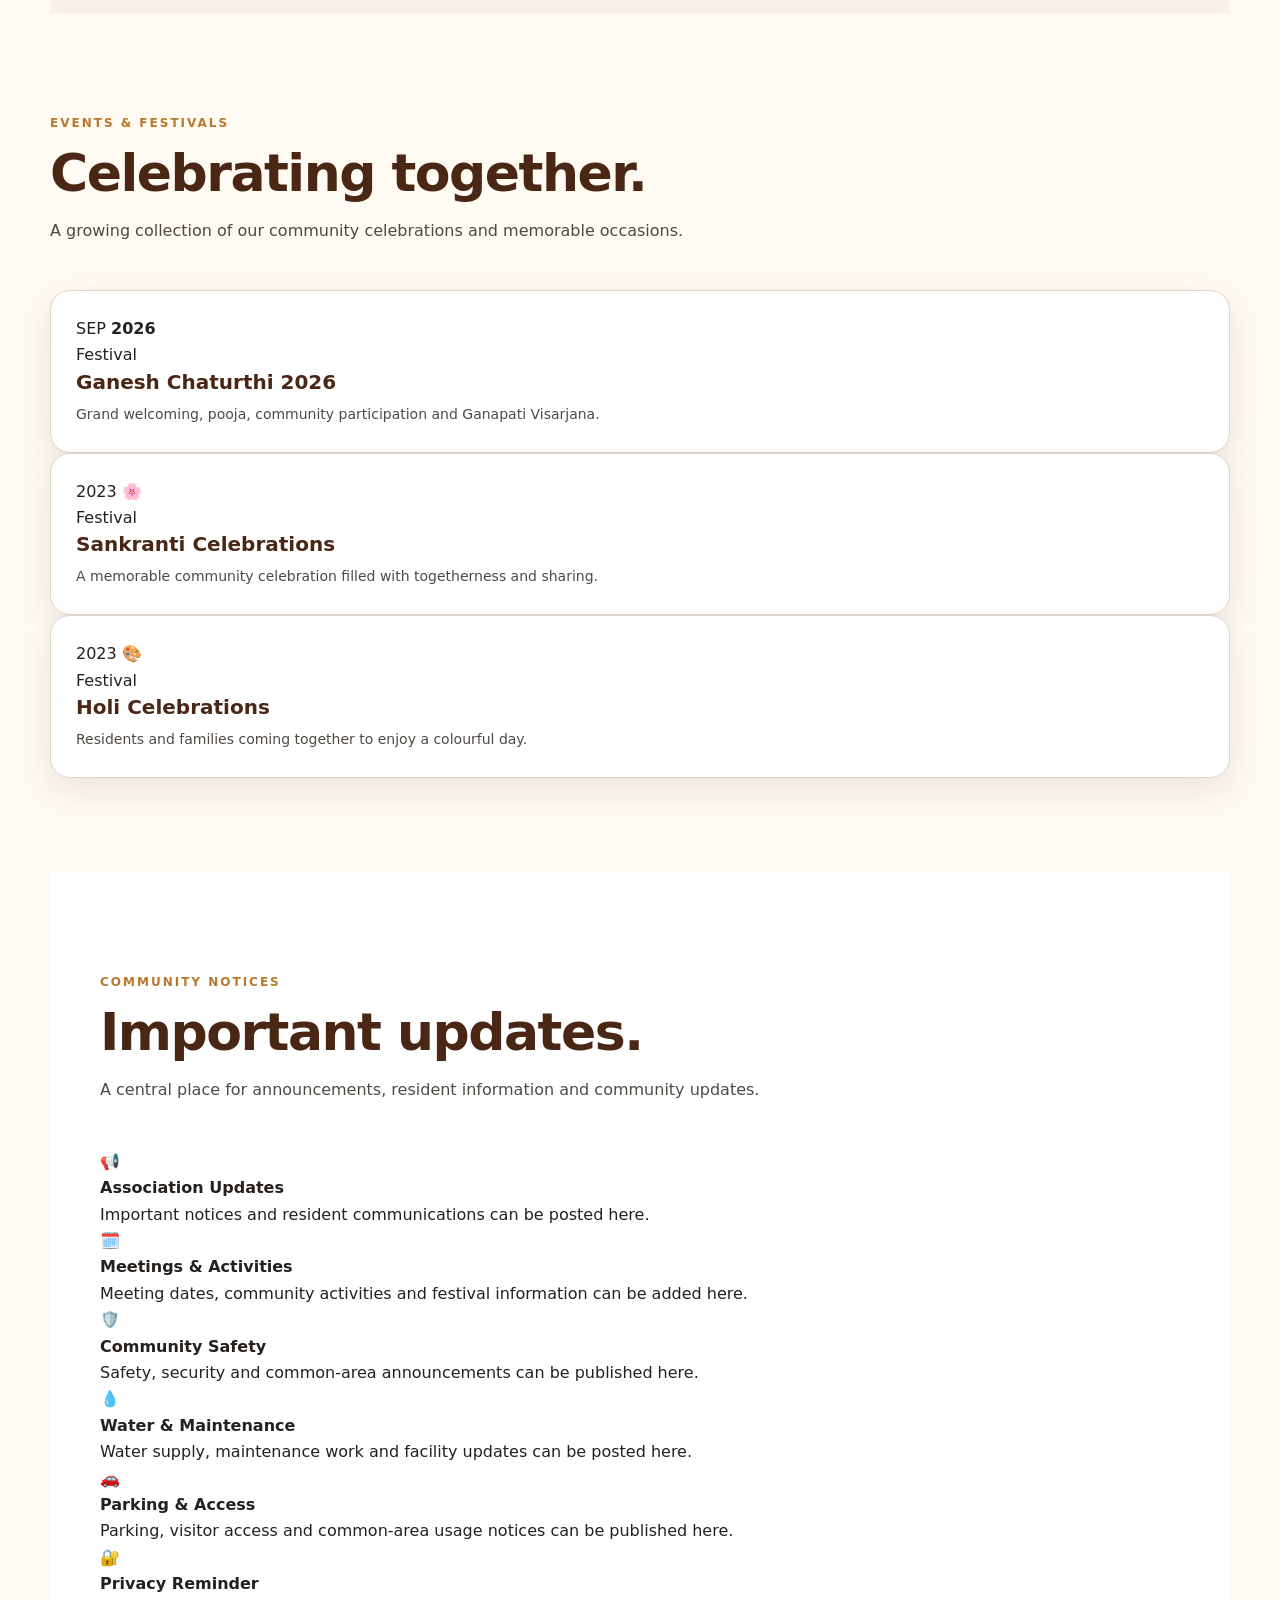
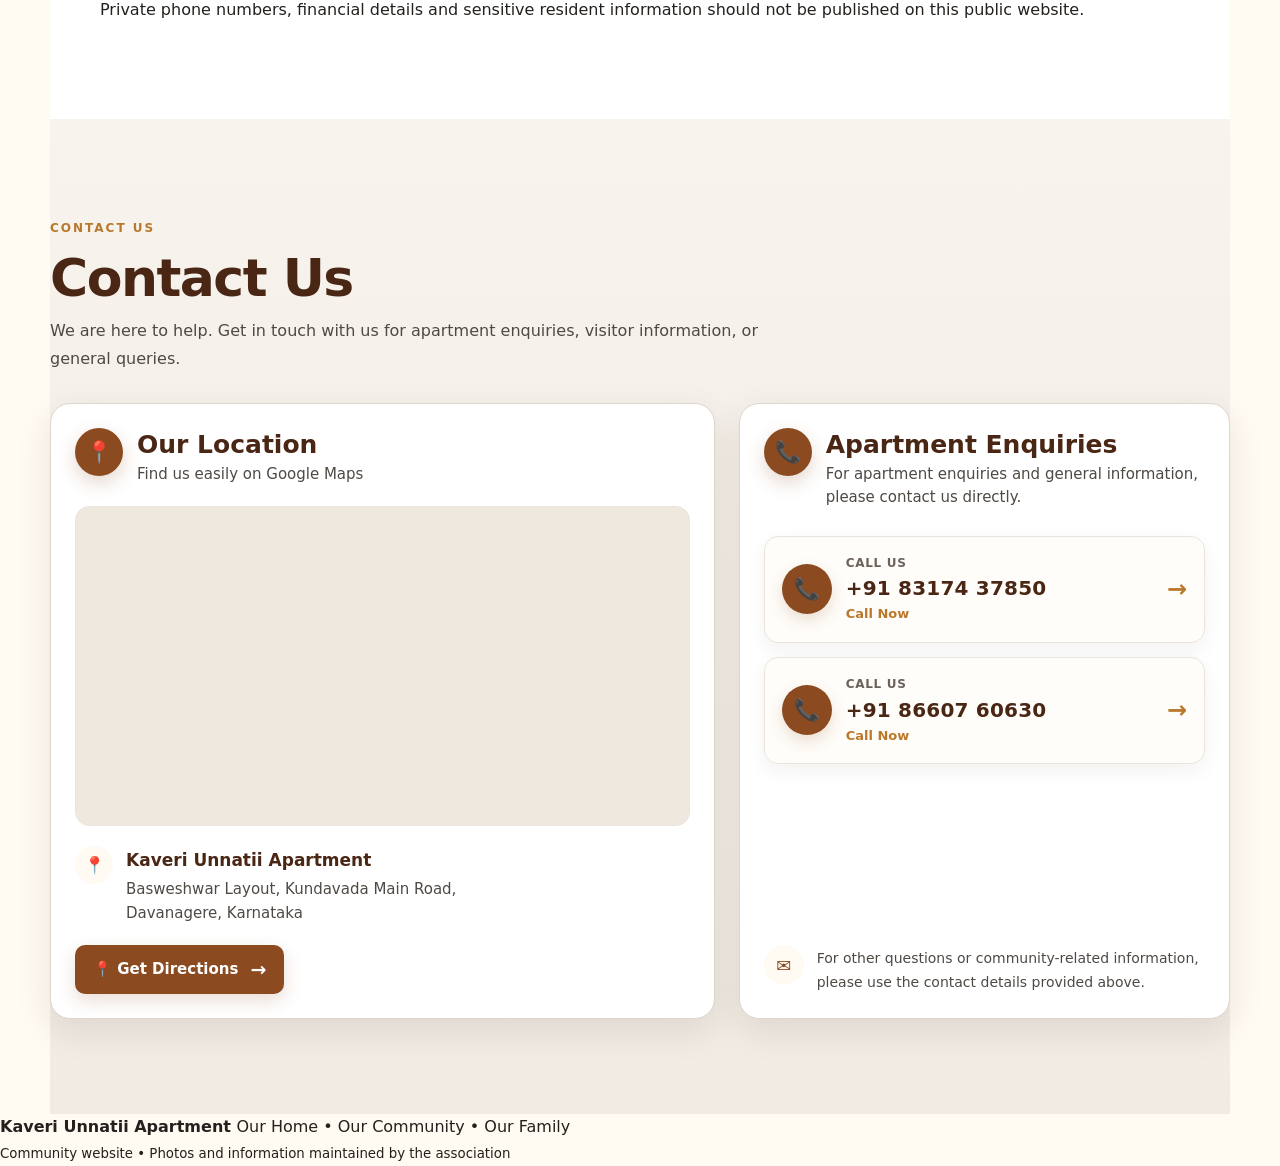
==== commit bef6df59: "Update index.html" ====
--- a/index.html
+++ b/index.html
@@ -1,3 +1,4 @@
+
 
 
 <!DOCTYPE html>
@@ -389,9 +390,13 @@
       </h3>
 
       <p>
-        The apartment has water storage and community
-        water-management facilities to support a reliable
-        water supply for residents.
+        The apartment is supported by a robust water-supply system with
+        <strong>5 municipal water connections and 2 borewells</strong>,
+        providing multiple sources of water for the community. Combined
+        with adequate water storage and efficient water management, these
+        facilities are designed to support a <strong>reliable,
+        uninterrupted water supply throughout the year</strong> for all
+        residents.
       </p>
 
     </div>
--- a/styles.css
+++ b/styles.css
@@ -3683,3 +3683,386 @@
   }
 
 }
+
+
+/* =========================================================
+   STEP 6 — FINAL OVERALL POLISH + MOBILE OPTIMIZATION
+   ========================================================= */
+
+/* ---------- GLOBAL POLISH ---------- */
+
+html {
+  scroll-padding-top: 88px;
+}
+
+body {
+  background: var(--cream);
+}
+
+::selection {
+  background: rgba(185, 120, 44, 0.22);
+  color: var(--primary-deep);
+}
+
+/* Keep content comfortable on large screens */
+.section,
+.hero-content {
+  max-width: var(--max-width);
+}
+
+/* Consistent section rhythm */
+.section {
+  position: relative;
+}
+
+.section-heading {
+  position: relative;
+}
+
+.section-heading .eyebrow {
+  margin-bottom: 10px;
+}
+
+/* ---------- NAVIGATION POLISH ---------- */
+
+.topbar {
+  box-shadow:
+    0 5px 20px rgba(45, 28, 18, 0.08);
+}
+
+.topbar #nav a {
+  border-radius: 10px;
+}
+
+.topbar #nav a:focus-visible {
+  background: rgba(139, 74, 32, 0.08);
+}
+
+/* ---------- HERO POLISH ---------- */
+
+.hero {
+  isolation: isolate;
+}
+
+.hero-content {
+  min-height: 650px;
+  display: flex;
+  flex-direction: column;
+  justify-content: center;
+}
+
+.hero h1 {
+  text-wrap: balance;
+}
+
+.hero-copy {
+  text-wrap: pretty;
+}
+
+.hero-actions .btn {
+  min-width: 145px;
+}
+
+/* ---------- CARD CONSISTENCY ---------- */
+
+.about-card,
+.event-card,
+.contact-card,
+.contact-location-card,
+.contact-enquiry-card {
+  position: relative;
+  overflow: hidden;
+}
+
+.about-card::before,
+.event-card::before,
+.contact-location-card::before,
+.contact-enquiry-card::before {
+  content: "";
+  position: absolute;
+  top: 0;
+  left: 0;
+  width: 100%;
+  height: 3px;
+  background: linear-gradient(
+    90deg,
+    var(--primary),
+    var(--secondary)
+  );
+  opacity: 0;
+  transition: opacity 0.25s ease;
+}
+
+.about-card:hover::before,
+.event-card:hover::before,
+.contact-location-card:hover::before,
+.contact-enquiry-card:hover::before {
+  opacity: 1;
+}
+
+/* ---------- EVENTS ---------- */
+
+.events-section {
+  background:
+    linear-gradient(
+      180deg,
+      #f7f3ed 0%,
+      #f3eee7 100%
+    );
+}
+
+.event-card {
+  height: 100%;
+}
+
+.event-card h3 {
+  line-height: 1.3;
+}
+
+/* ---------- NOTICES ---------- */
+
+.notice-card {
+  position: relative;
+  transition:
+    transform 0.2s ease,
+    box-shadow 0.2s ease,
+    border-color 0.2s ease;
+}
+
+.notice-card:hover {
+  transform: translateY(-2px);
+  border-color: rgba(185, 120, 44, 0.35);
+  box-shadow:
+    0 10px 25px rgba(45, 28, 18, 0.08);
+}
+
+/* ---------- GALLERY POLISH ---------- */
+
+.gallery-section .section-heading {
+  max-width: 780px;
+}
+
+.gallery-filters {
+  align-items: center;
+}
+
+.gallery-filter {
+  min-height: 42px;
+}
+
+.gallery-tile {
+  contain: layout paint;
+}
+
+/* ---------- CONTACT POLISH ---------- */
+
+.contact-section {
+  background:
+    linear-gradient(
+      180deg,
+      #f7f3ed 0%,
+      #f1ebe3 100%
+    );
+}
+
+.contact-location-card,
+.contact-enquiry-card {
+  height: 100%;
+}
+
+.contact-map-wrap iframe {
+  filter: saturate(0.92) contrast(1.02);
+}
+
+/* ---------- BACK TO TOP ---------- */
+
+#backToTop:hover {
+  transform: translateY(-3px);
+  box-shadow:
+    0 12px 28px rgba(45, 28, 18, 0.24);
+}
+
+/* ---------- MOBILE / TABLET FINAL PASS ---------- */
+
+@media (max-width: 980px) {
+
+  .hero-content {
+    min-height: 600px;
+  }
+
+  .section {
+    padding-top: 82px;
+    padding-bottom: 82px;
+  }
+
+  .about-card,
+  .event-card,
+  .contact-location-card,
+  .contact-enquiry-card {
+    height: 100%;
+  }
+
+}
+
+@media (max-width: 780px) {
+
+  html {
+    scroll-padding-top: 74px;
+  }
+
+  .hero-content {
+    min-height: 600px;
+    padding-top: 65px;
+    padding-bottom: 65px;
+  }
+
+  .hero-actions {
+    margin-top: 28px;
+  }
+
+  .hero-actions .btn {
+    min-width: 0;
+  }
+
+  .section {
+    padding-top: 68px;
+    padding-bottom: 68px;
+  }
+
+  .section-heading {
+    margin-bottom: 34px;
+  }
+
+  .section-heading p {
+    font-size: 15px;
+  }
+
+  .about-card,
+  .event-card,
+  .contact-location-card,
+  .contact-enquiry-card {
+    height: auto;
+  }
+
+  .notice-card {
+    align-items: flex-start;
+  }
+
+  .gallery-filters {
+    gap: 7px;
+    margin-bottom: 24px;
+  }
+
+  .gallery-filter {
+    min-height: 38px;
+    padding: 7px 13px;
+    font-size: 12px;
+  }
+
+}
+
+@media (max-width: 600px) {
+
+  .hero-content {
+    min-height: 560px;
+    padding-top: 55px;
+    padding-bottom: 55px;
+  }
+
+  .hero h1 {
+    line-height: 0.98;
+    letter-spacing: -2px;
+  }
+
+  .hero-actions {
+    gap: 10px;
+  }
+
+  .section {
+    padding-top: 60px;
+    padding-bottom: 60px;
+  }
+
+  .section-heading {
+    margin-bottom: 30px;
+  }
+
+  .section-heading h2 {
+    line-height: 1.15;
+  }
+
+  .section-heading p {
+    line-height: 1.65;
+  }
+
+  .about-card,
+  .event-card {
+    padding: 23px;
+    border-radius: 18px;
+  }
+
+  .notice-card {
+    border-radius: 14px;
+  }
+
+  .contact-layout {
+    gap: 18px;
+  }
+
+  .gallery-section {
+    padding-left: 15px;
+    padding-right: 15px;
+  }
+
+}
+
+@media (max-width: 420px) {
+
+  .hero-content {
+    width: calc(100% - 24px);
+  }
+
+  .hero h1 {
+    font-size: clamp(44px, 15vw, 64px);
+  }
+
+  .hero-tagline {
+    line-height: 1.35;
+  }
+
+  .hero-copy {
+    line-height: 1.6;
+  }
+
+  .section {
+    width: calc(100% - 24px);
+  }
+
+  .gallery-section {
+    padding-left: 12px;
+    padding-right: 12px;
+  }
+
+  .gallery-filter {
+    flex: 1 1 auto;
+  }
+
+}
+
+/* ---------- ACCESSIBILITY / MOTION ---------- */
+
+@media (prefers-reduced-motion: reduce) {
+
+  .about-card,
+  .event-card,
+  .notice-card,
+  .contact-phone-card,
+  .contact-directions-button,
+  #backToTop {
+    transition: none !important;
+  }
+
+  .gallery-tile img {
+    transition: none !important;
+  }
+}
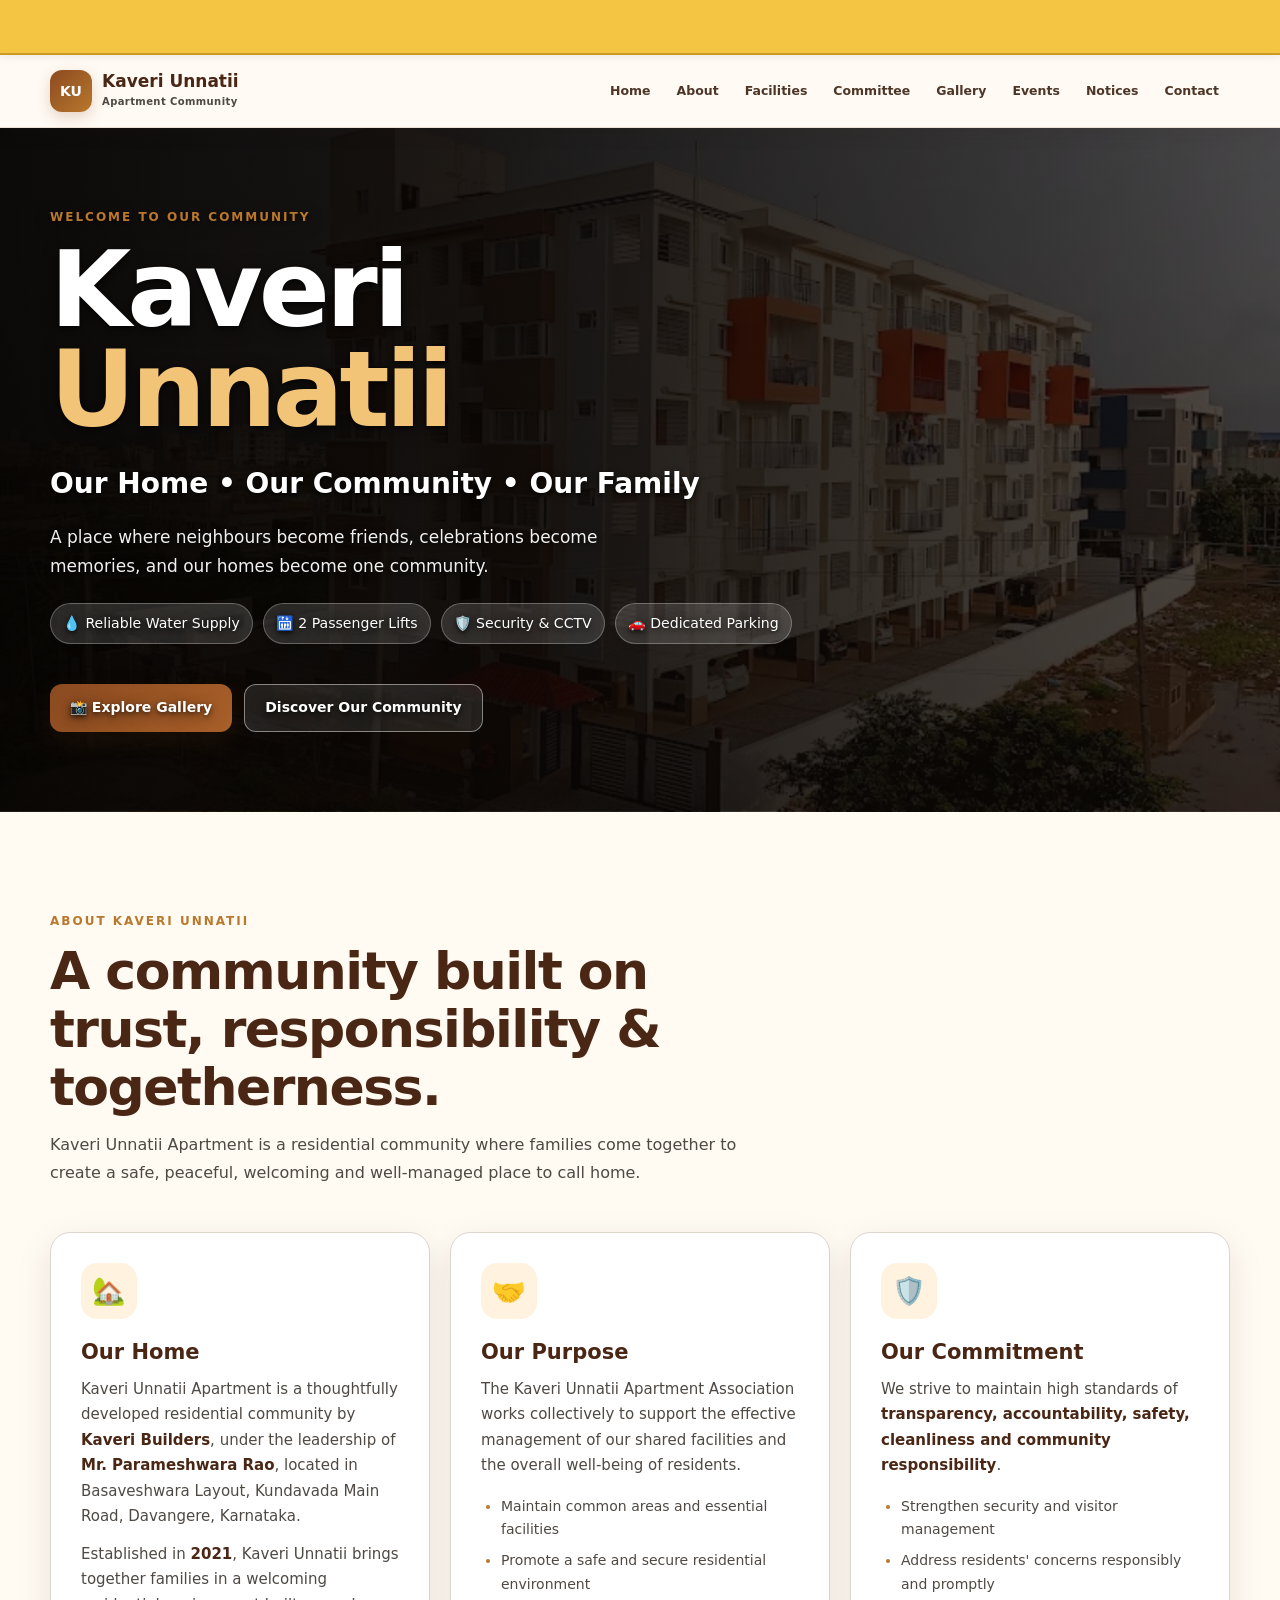
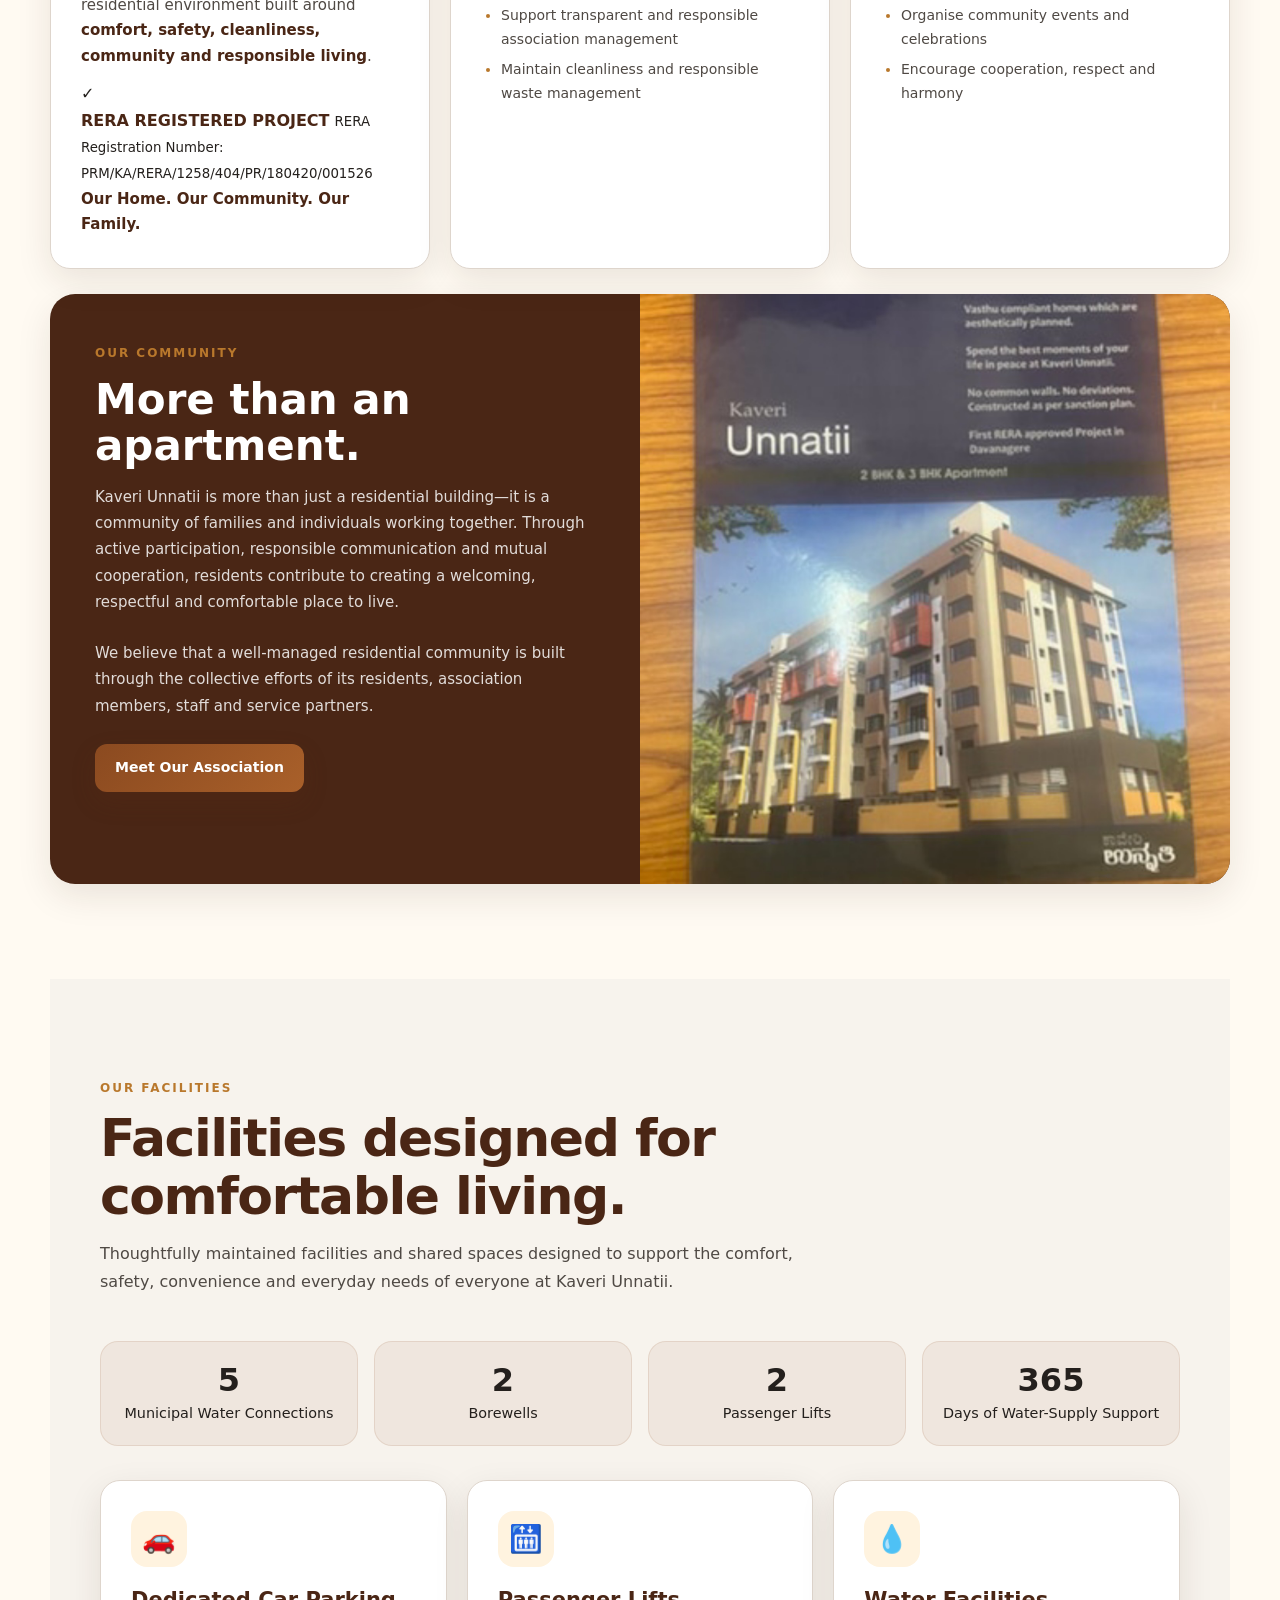
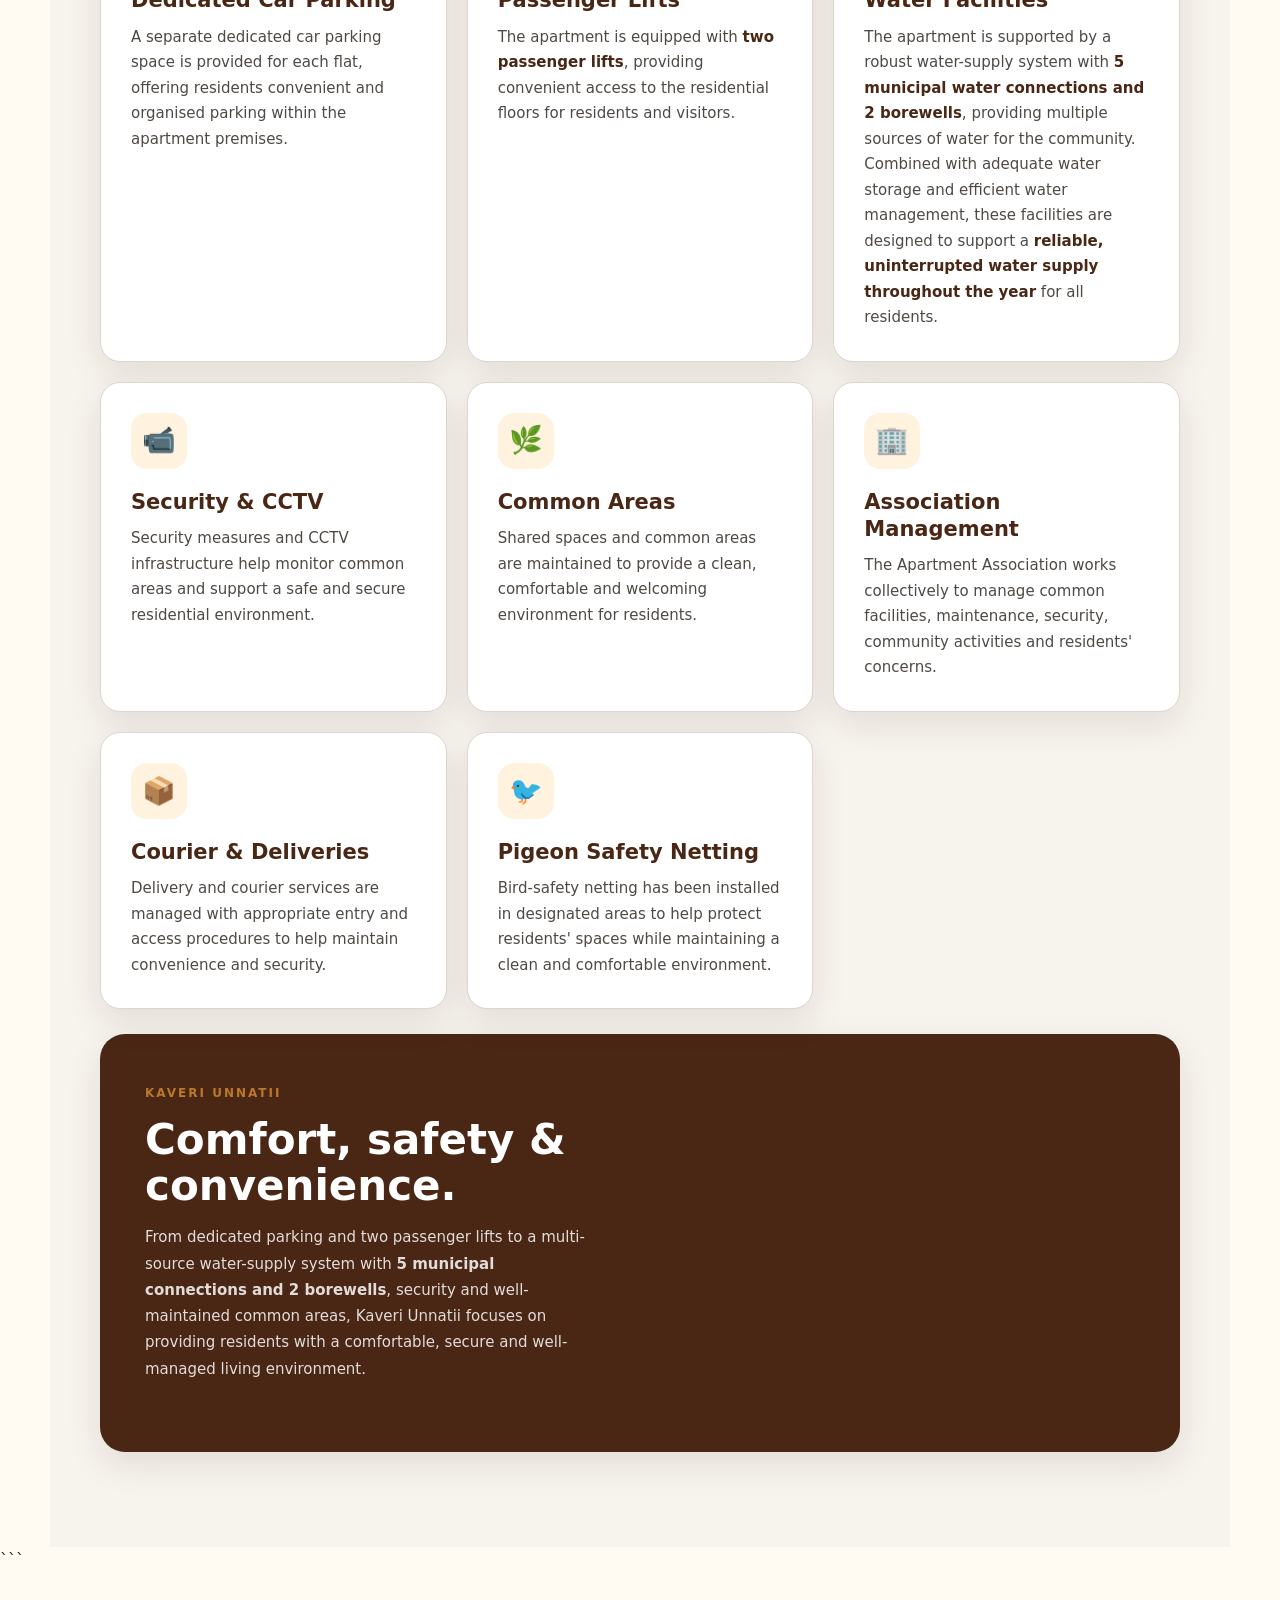
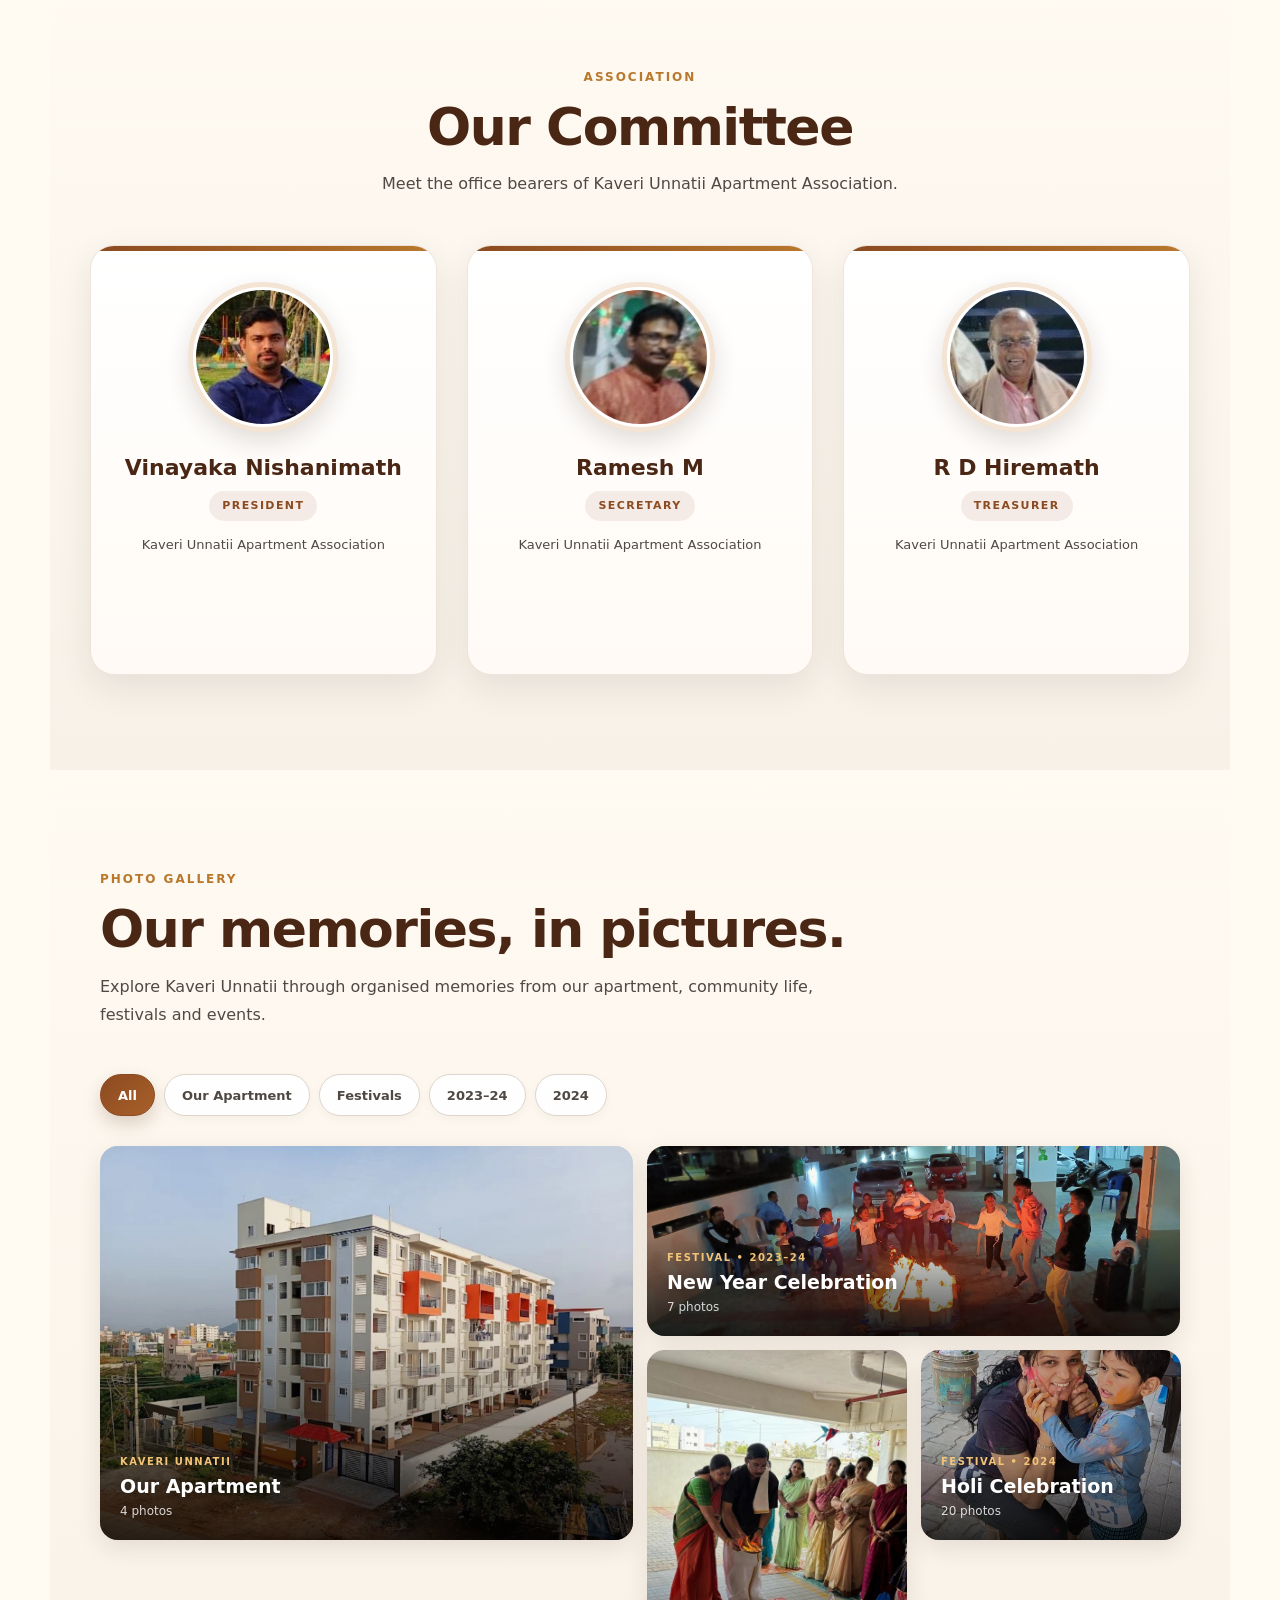
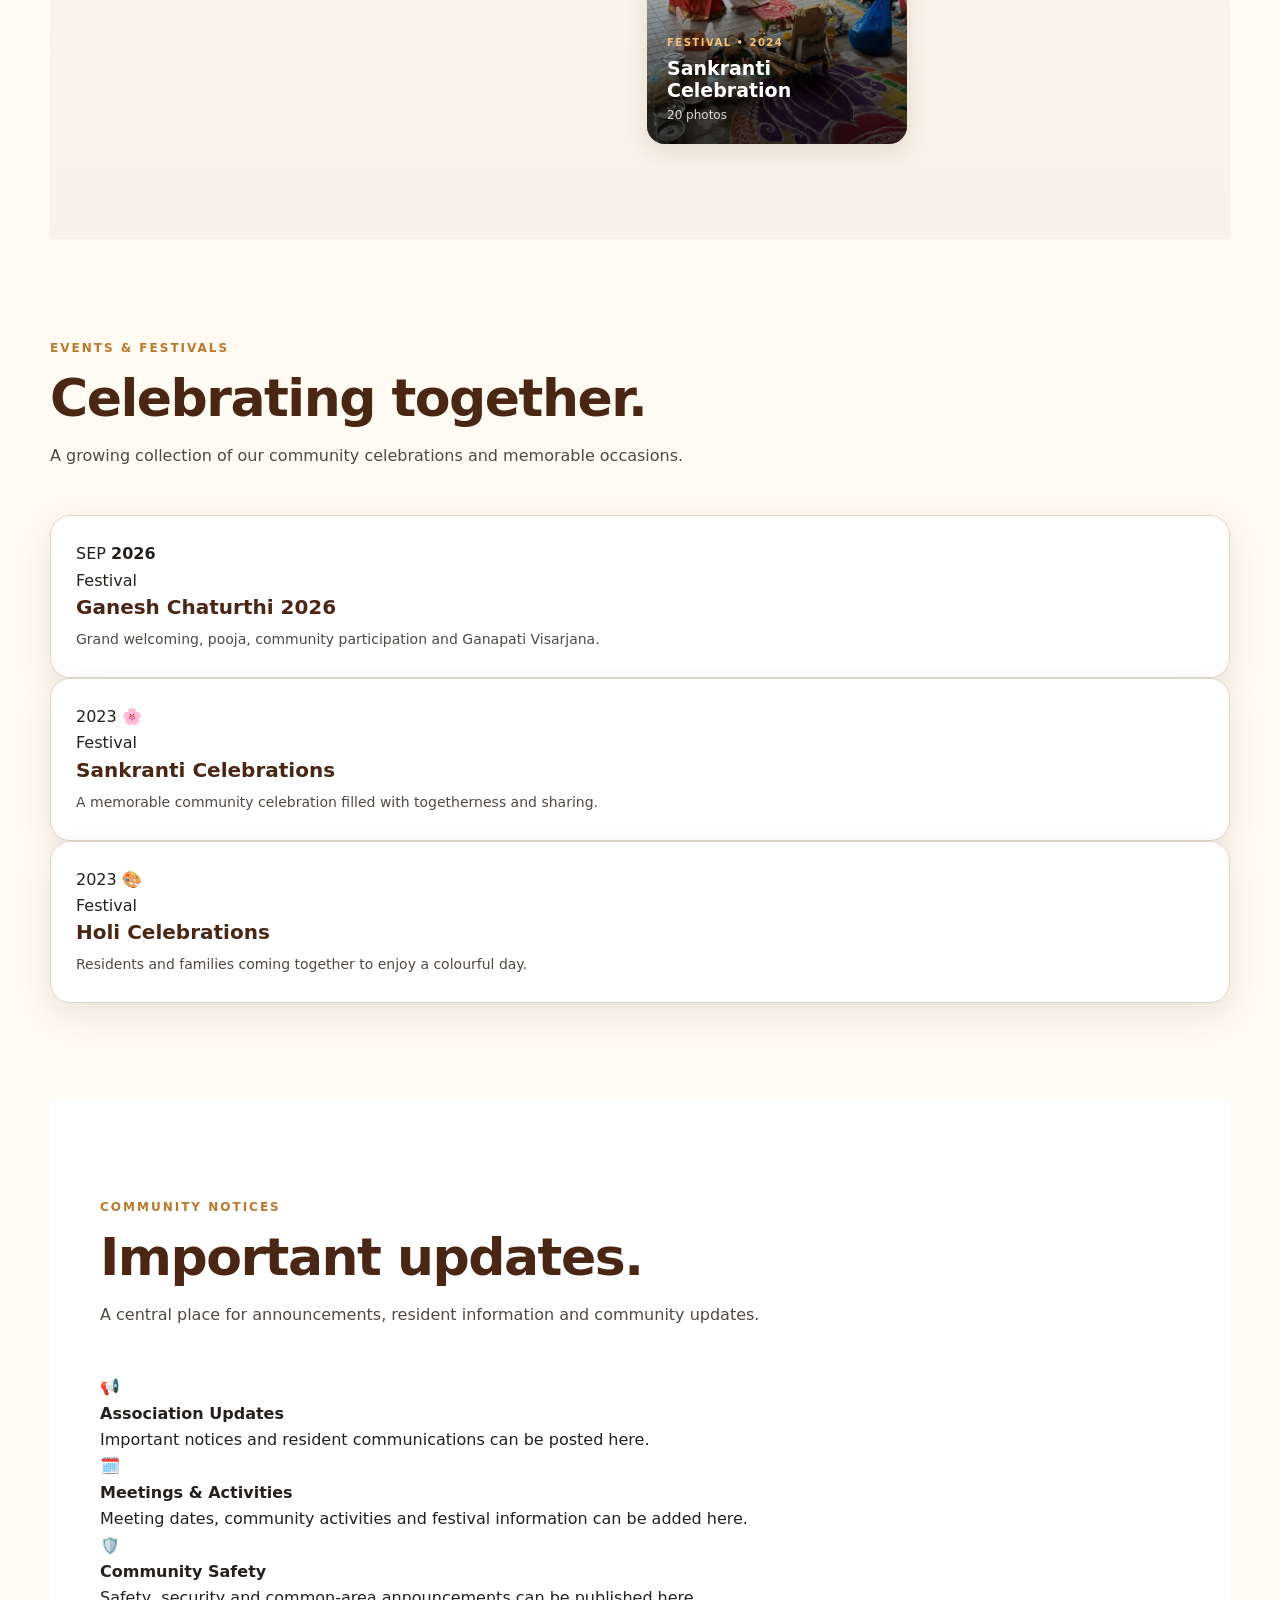
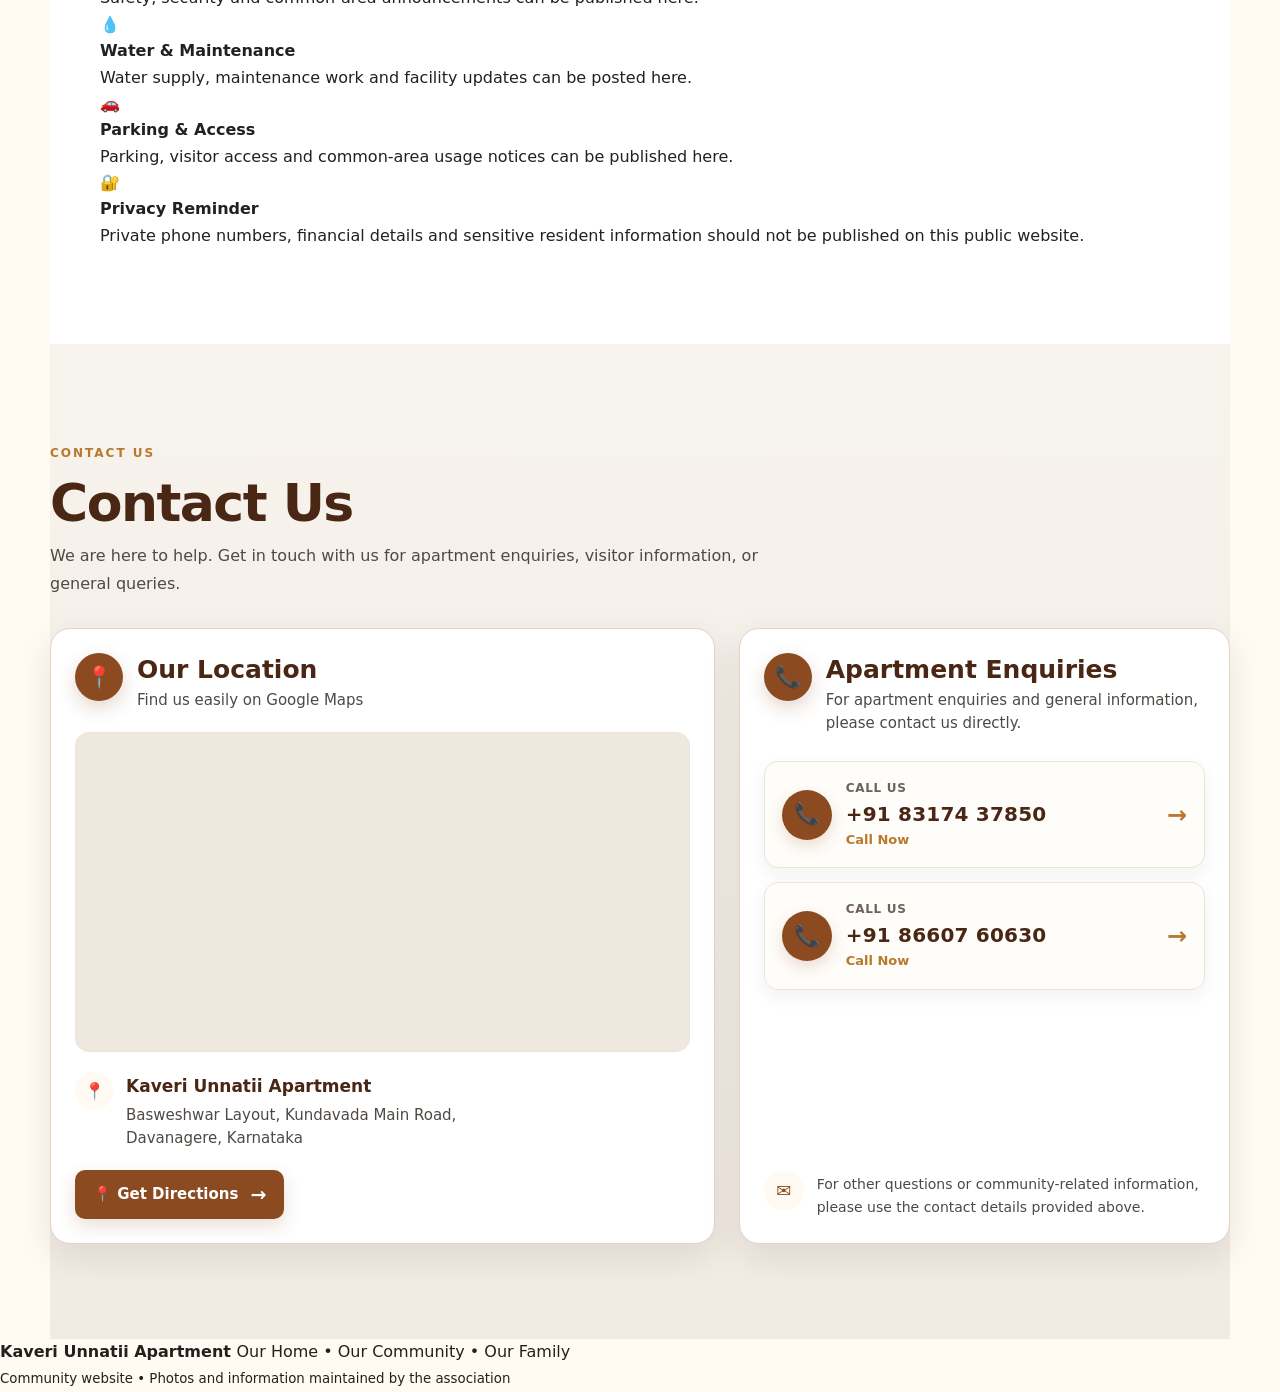
==== commit 798a6d44: "Update index.html" ====
--- a/index.html
+++ b/index.html
@@ -9,19 +9,105 @@
 
   <meta
     name="description"
-    content="Kaveri Unnatii Apartment Community — our home, our community, our family."
+    content="Kaveri Unnatii Apartment, Davanagere — a well-managed residential community with reliable water supply, security, parking, lifts and community facilities."
   >
 
   <meta name="theme-color" content="#8b4a20">
 
   <title>
-    Kaveri Unnatii Apartment | Our Home • Our Community • Our Family
+    Kaveri Unnatii Apartment, Davanagere | Our Home • Our Community • Our Family
   </title>
 
   <link rel="stylesheet" href="styles.css">
+
+  <style>
+    .skip-link {
+      position: absolute;
+      left: -9999px;
+      top: 0;
+      z-index: 9999;
+      padding: 10px 16px;
+      background: #fff;
+      color: #222;
+    }
+    .skip-link:focus {
+      left: 12px;
+      top: 12px;
+    }
+    .hero-highlights {
+      display: flex;
+      flex-wrap: wrap;
+      gap: 10px;
+      margin: 22px 0 8px;
+    }
+    .hero-highlights span {
+      display: inline-flex;
+      align-items: center;
+      padding: 8px 12px;
+      border-radius: 999px;
+      background: rgba(255,255,255,.14);
+      border: 1px solid rgba(255,255,255,.28);
+      backdrop-filter: blur(5px);
+      font-size: .88rem;
+    }
+    .facility-stats {
+      display: grid;
+      grid-template-columns: repeat(4, 1fr);
+      gap: 16px;
+      margin: 0 0 34px;
+    }
+    .facility-stat {
+      text-align: center;
+      padding: 22px 14px;
+      border-radius: 18px;
+      background: rgba(139, 74, 32, .07);
+      border: 1px solid rgba(139, 74, 32, .12);
+    }
+    .facility-stat strong {
+      display: block;
+      font-size: 2rem;
+      line-height: 1;
+      margin-bottom: 8px;
+    }
+    .facility-stat span {
+      display: block;
+      font-size: .9rem;
+      line-height: 1.35;
+    }
+    @media (max-width: 800px) {
+      .facility-stats {
+        grid-template-columns: repeat(2, 1fr);
+      }
+    }
+    @media (max-width: 520px) {
+      .facility-stats {
+        grid-template-columns: 1fr 1fr;
+        gap: 10px;
+      }
+      .facility-stat {
+        padding: 16px 8px;
+      }
+      .facility-stat strong {
+        font-size: 1.6rem;
+      }
+      .facility-stat span {
+        font-size: .78rem;
+      }
+      .hero-highlights {
+        gap: 7px;
+      }
+      .hero-highlights span {
+        font-size: .76rem;
+        padding: 6px 9px;
+      }
+    }
+  </style>
+
 </head>
 
 <body>
+
+  <a class="skip-link" href="#main-content">Skip to main content</a>
 
   <!-- Urgent Sale Announcement -->
   <div class="sale-announcement" role="region" aria-label="Flat sale announcement">
@@ -89,7 +175,7 @@
   </header>
 
 
-  <main>
+  <main id="main-content">
 
     <!-- =====================================================
          HERO
@@ -119,6 +205,13 @@
           celebrations become memories,
           and our homes become one community.
         </p>
+
+        <div class="hero-highlights" aria-label="Community highlights">
+          <span>💧 Reliable Water Supply</span>
+          <span>🛗 2 Passenger Lifts</span>
+          <span>🛡️ Security &amp; CCTV</span>
+          <span>🚗 Dedicated Parking</span>
+        </div>
 
         <div class="hero-actions">
 
@@ -330,11 +423,31 @@
     </h2>
 
     <p>
-      Well-maintained facilities and shared spaces that
-      support the comfort, safety and convenience of
-      everyone at Kaveri Unnatii.
+      Thoughtfully maintained facilities and shared spaces
+      designed to support the comfort, safety, convenience
+      and everyday needs of everyone at Kaveri Unnatii.
     </p>
 
+  </div>
+
+
+  <div class="facility-stats" aria-label="Key facility highlights">
+    <div class="facility-stat">
+      <strong>5</strong>
+      <span>Municipal Water Connections</span>
+    </div>
+    <div class="facility-stat">
+      <strong>2</strong>
+      <span>Borewells</span>
+    </div>
+    <div class="facility-stat">
+      <strong>2</strong>
+      <span>Passenger Lifts</span>
+    </div>
+    <div class="facility-stat">
+      <strong>365</strong>
+      <span>Days of Water-Supply Support</span>
+    </div>
   </div>
 
 
@@ -516,10 +629,10 @@
 
       <p>
         From dedicated parking and two passenger lifts to
-        security, water facilities and well-maintained
-        common areas, Kaveri Unnatii focuses on providing
-        residents with a comfortable and well-managed
-        living environment.
+        a multi-source water-supply system with <strong>5 municipal
+        connections and 2 borewells</strong>, security and well-maintained
+        common areas, Kaveri Unnatii focuses on providing residents
+        with a comfortable, secure and well-managed living environment.
       </p>
 
     </div>
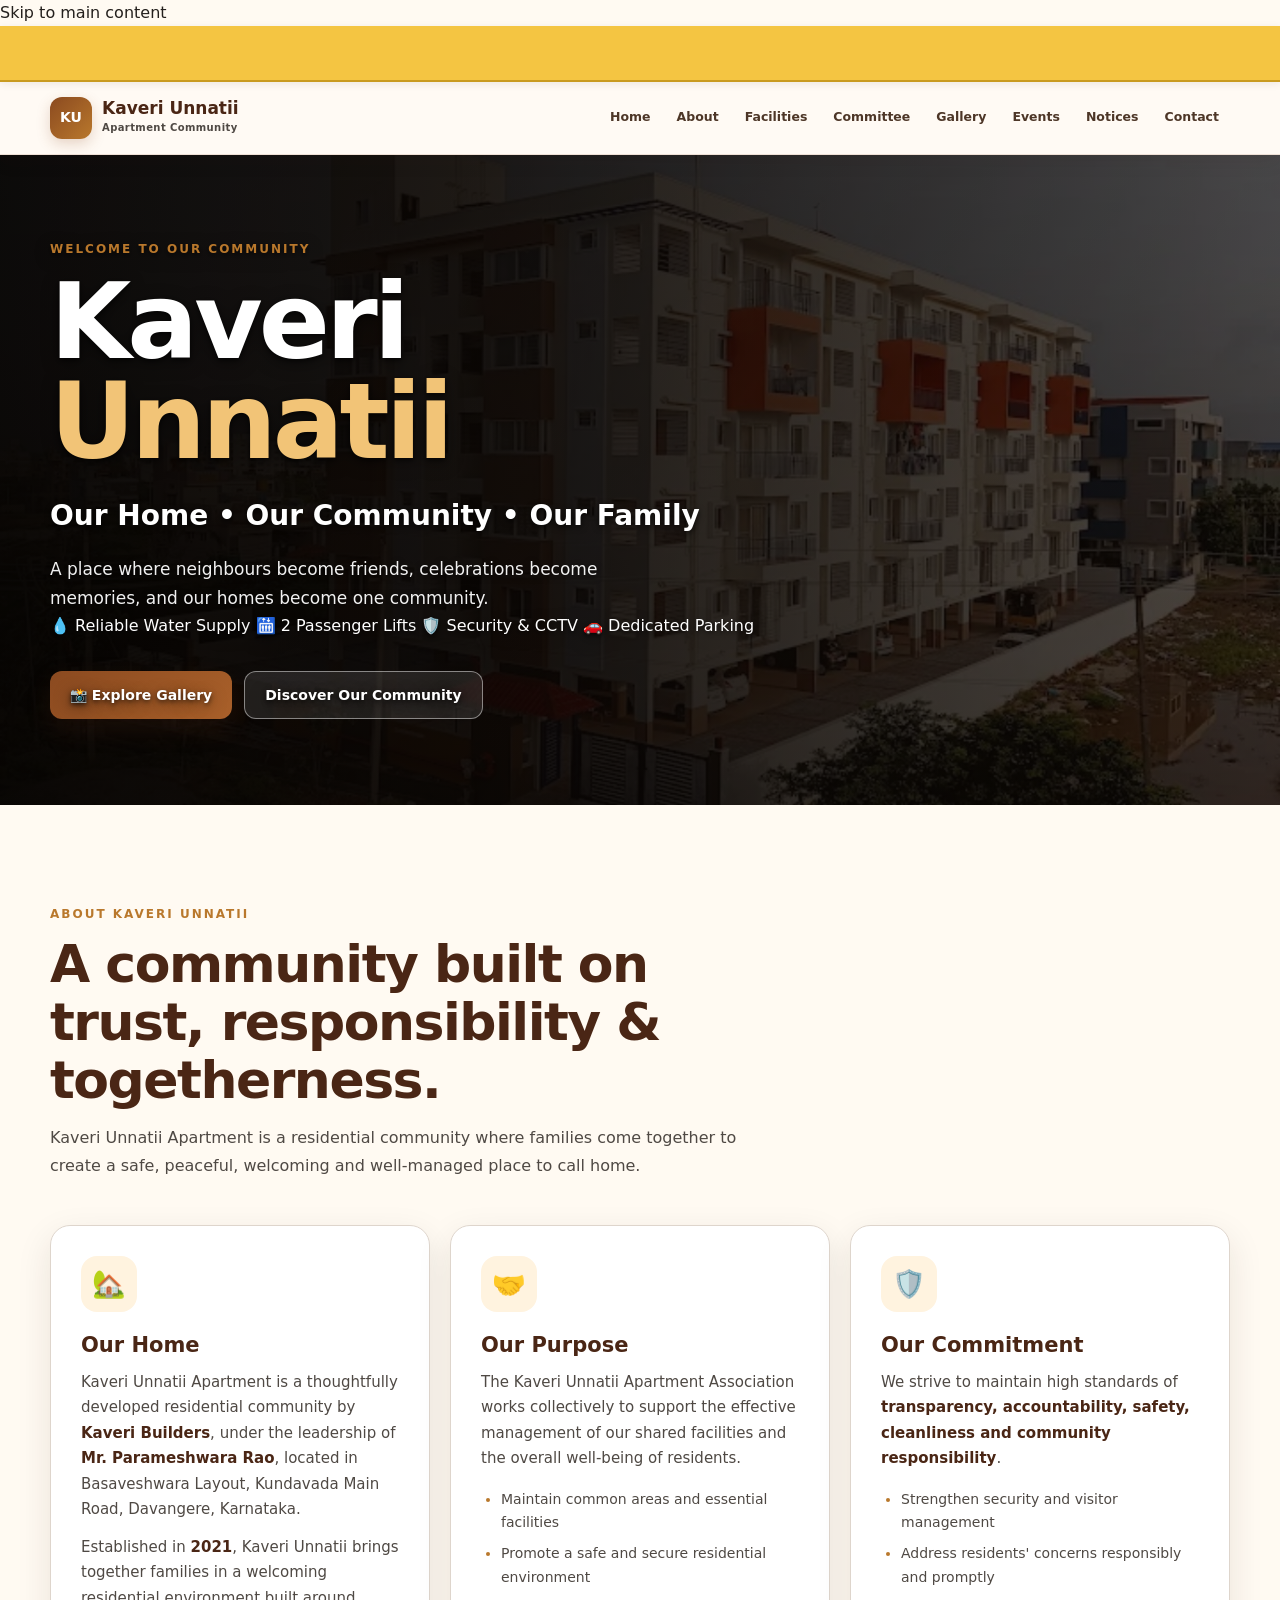
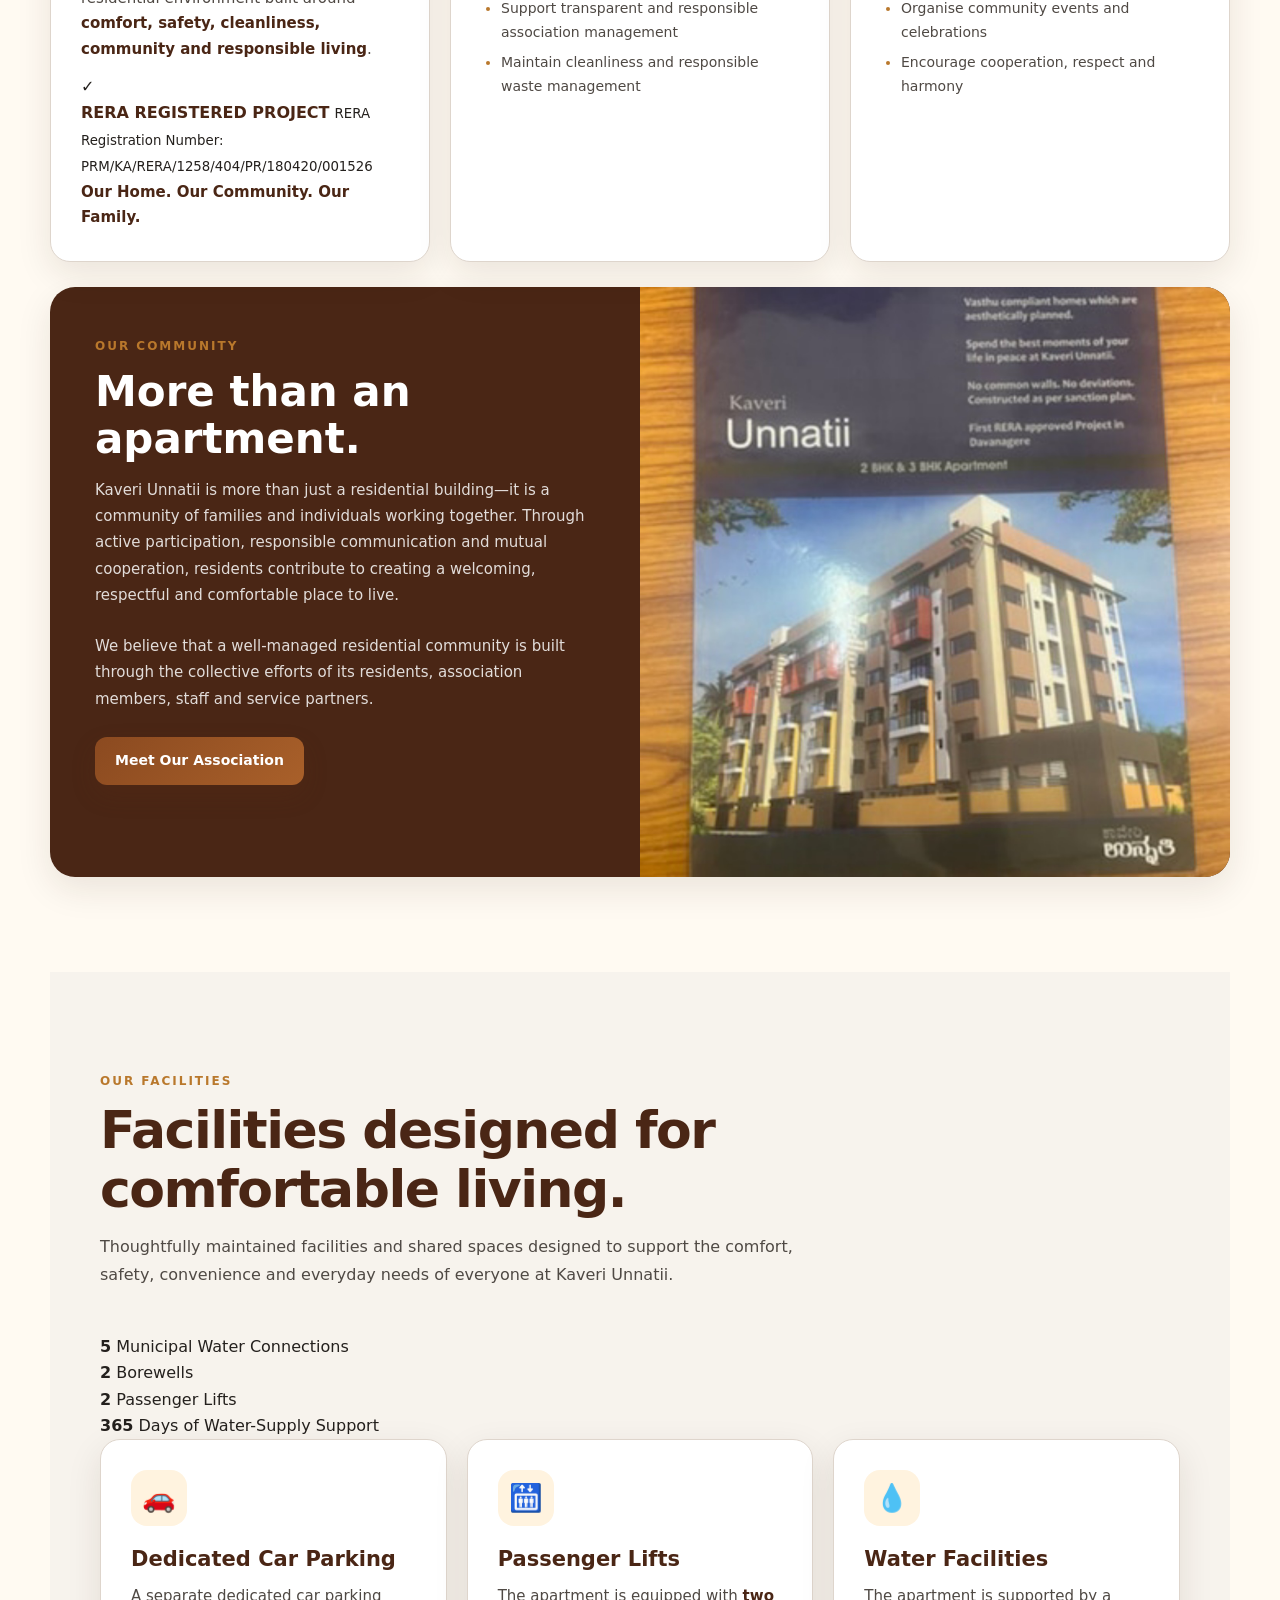
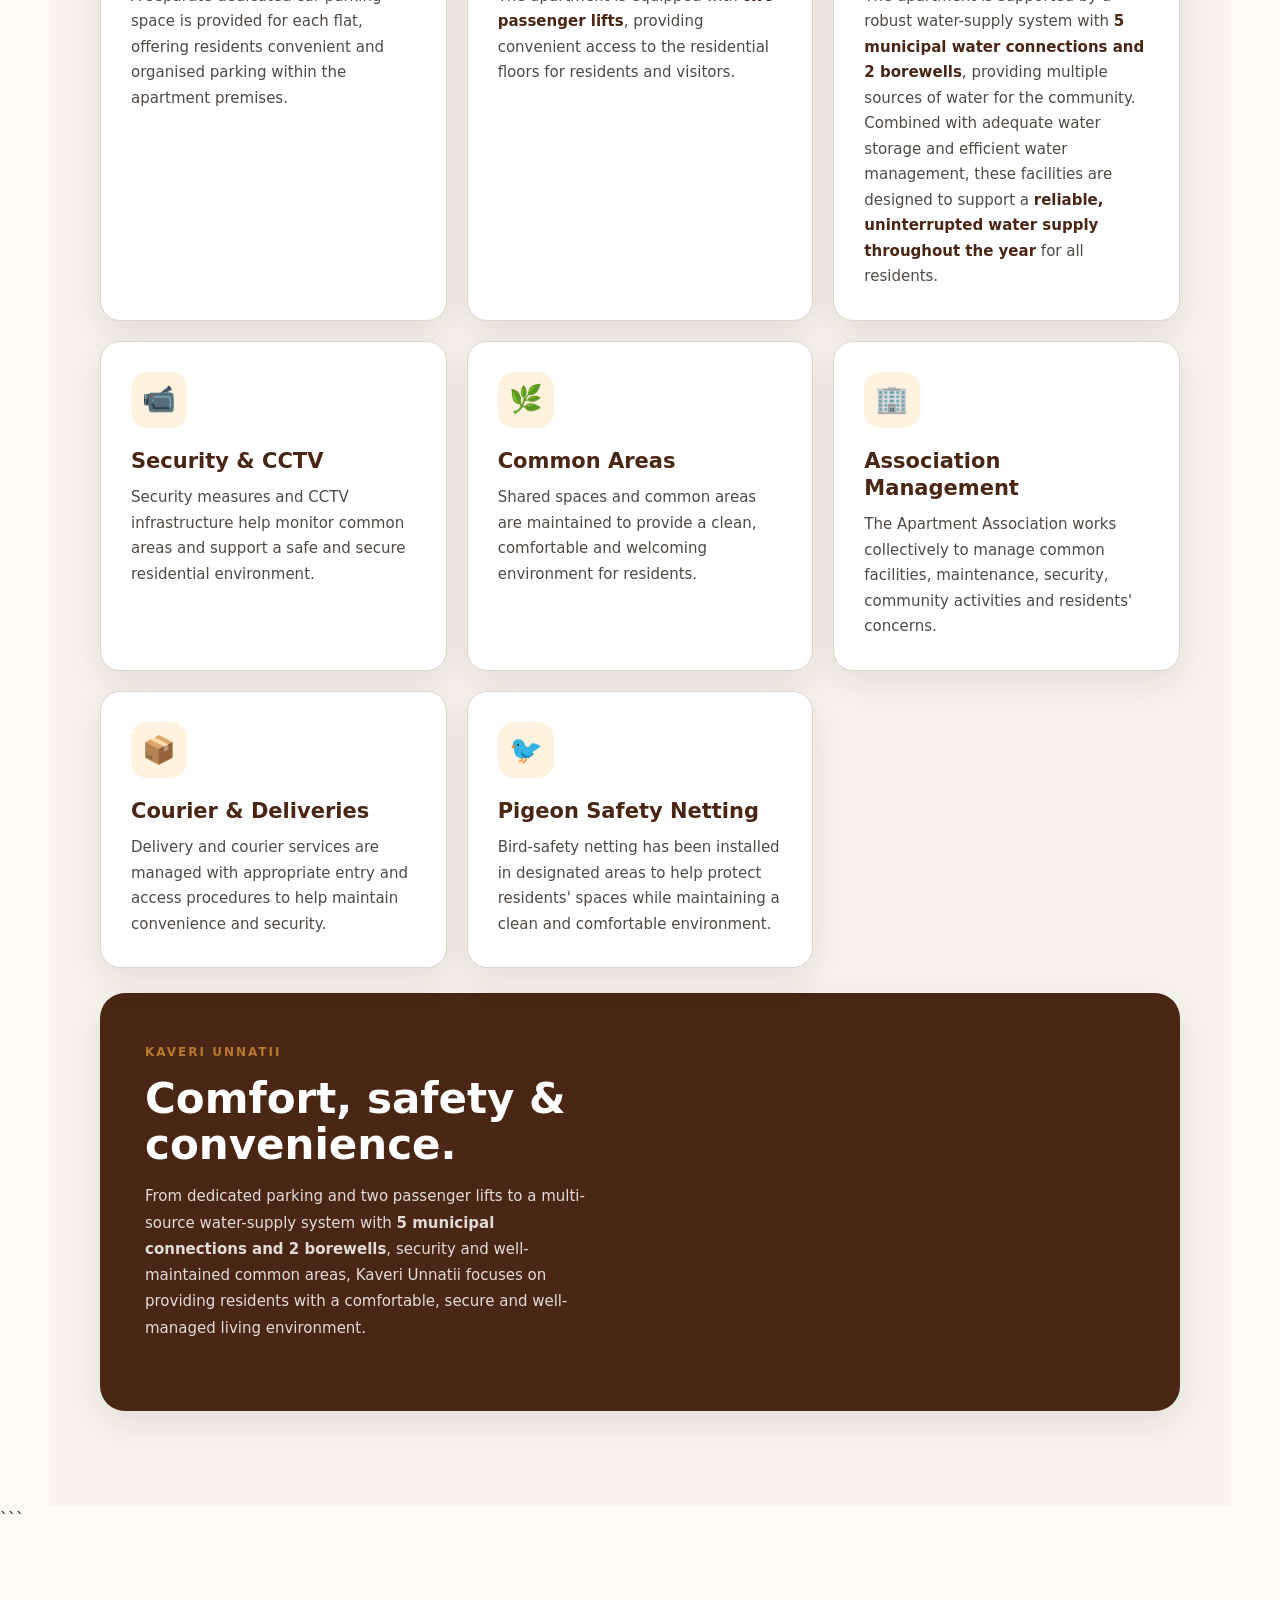
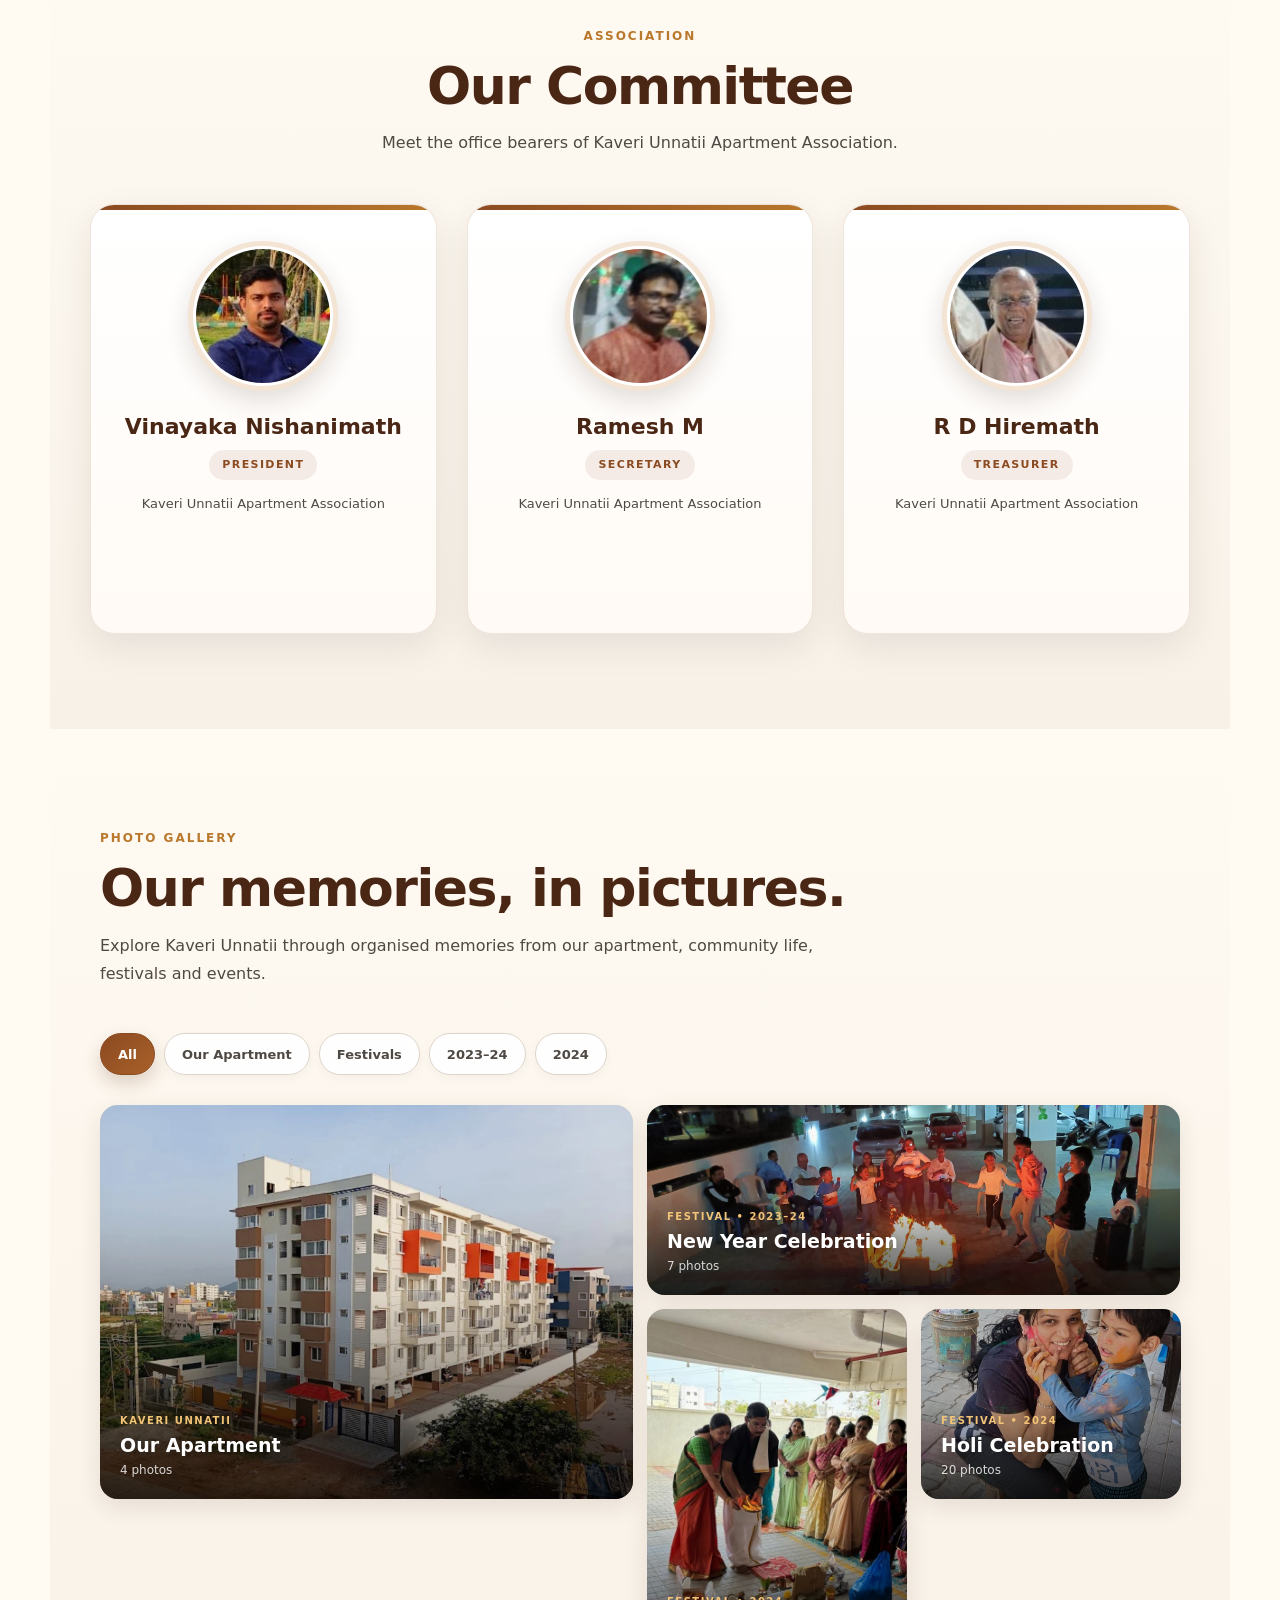
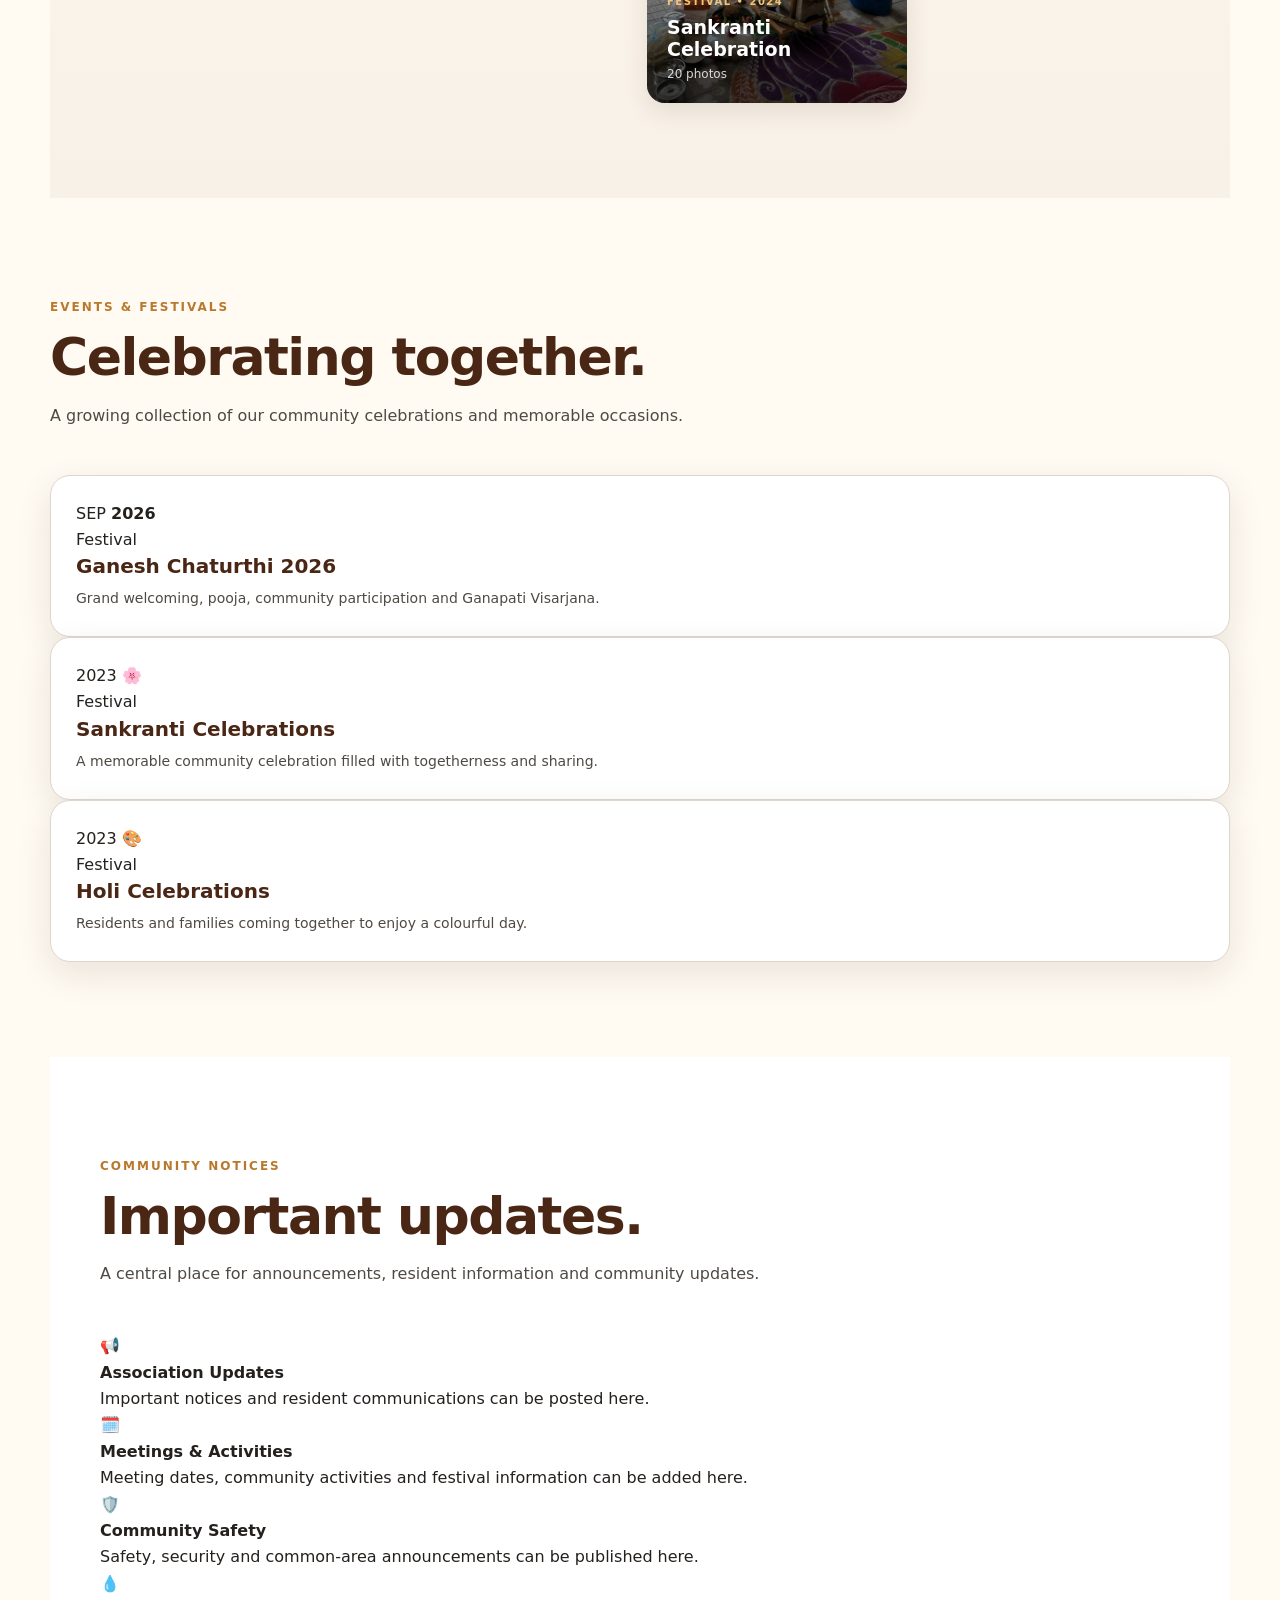
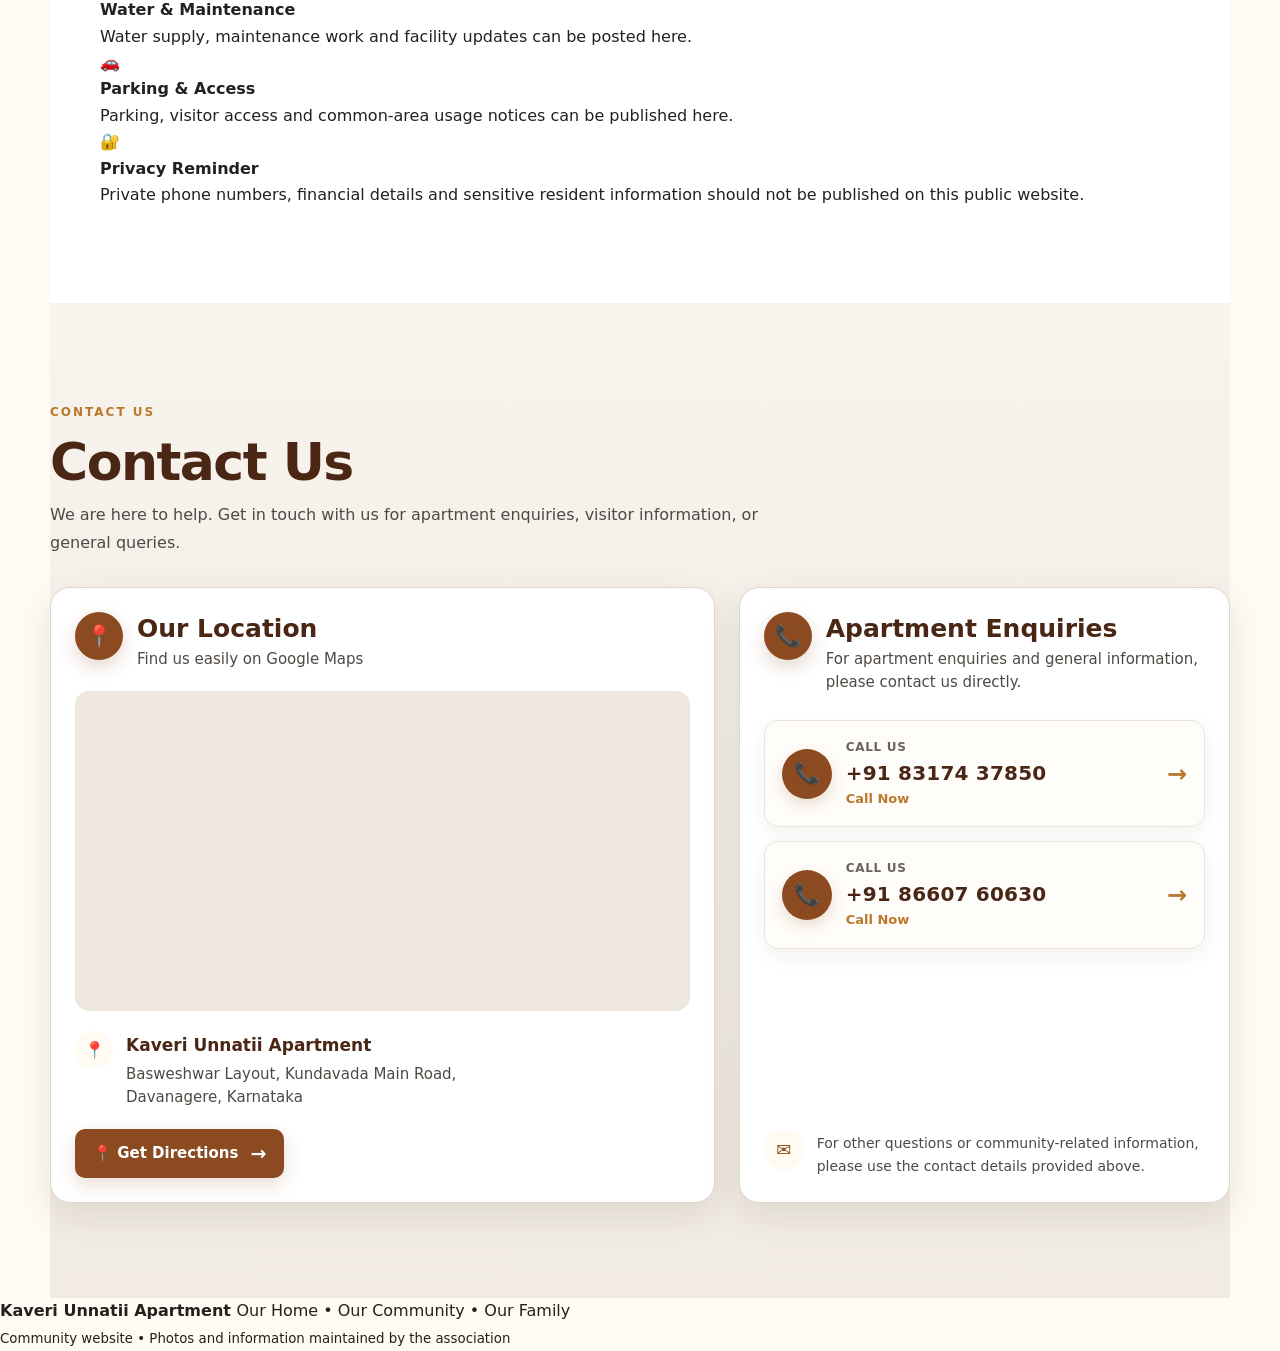
==== commit d05dc0a9: "Update index.html" ====
--- a/index.html
+++ b/index.html
@@ -19,90 +19,6 @@
   </title>
 
   <link rel="stylesheet" href="styles.css">
-
-  <style>
-    .skip-link {
-      position: absolute;
-      left: -9999px;
-      top: 0;
-      z-index: 9999;
-      padding: 10px 16px;
-      background: #fff;
-      color: #222;
-    }
-    .skip-link:focus {
-      left: 12px;
-      top: 12px;
-    }
-    .hero-highlights {
-      display: flex;
-      flex-wrap: wrap;
-      gap: 10px;
-      margin: 22px 0 8px;
-    }
-    .hero-highlights span {
-      display: inline-flex;
-      align-items: center;
-      padding: 8px 12px;
-      border-radius: 999px;
-      background: rgba(255,255,255,.14);
-      border: 1px solid rgba(255,255,255,.28);
-      backdrop-filter: blur(5px);
-      font-size: .88rem;
-    }
-    .facility-stats {
-      display: grid;
-      grid-template-columns: repeat(4, 1fr);
-      gap: 16px;
-      margin: 0 0 34px;
-    }
-    .facility-stat {
-      text-align: center;
-      padding: 22px 14px;
-      border-radius: 18px;
-      background: rgba(139, 74, 32, .07);
-      border: 1px solid rgba(139, 74, 32, .12);
-    }
-    .facility-stat strong {
-      display: block;
-      font-size: 2rem;
-      line-height: 1;
-      margin-bottom: 8px;
-    }
-    .facility-stat span {
-      display: block;
-      font-size: .9rem;
-      line-height: 1.35;
-    }
-    @media (max-width: 800px) {
-      .facility-stats {
-        grid-template-columns: repeat(2, 1fr);
-      }
-    }
-    @media (max-width: 520px) {
-      .facility-stats {
-        grid-template-columns: 1fr 1fr;
-        gap: 10px;
-      }
-      .facility-stat {
-        padding: 16px 8px;
-      }
-      .facility-stat strong {
-        font-size: 1.6rem;
-      }
-      .facility-stat span {
-        font-size: .78rem;
-      }
-      .hero-highlights {
-        gap: 7px;
-      }
-      .hero-highlights span {
-        font-size: .76rem;
-        padding: 6px 9px;
-      }
-    }
-  </style>
-
 </head>
 
 <body>
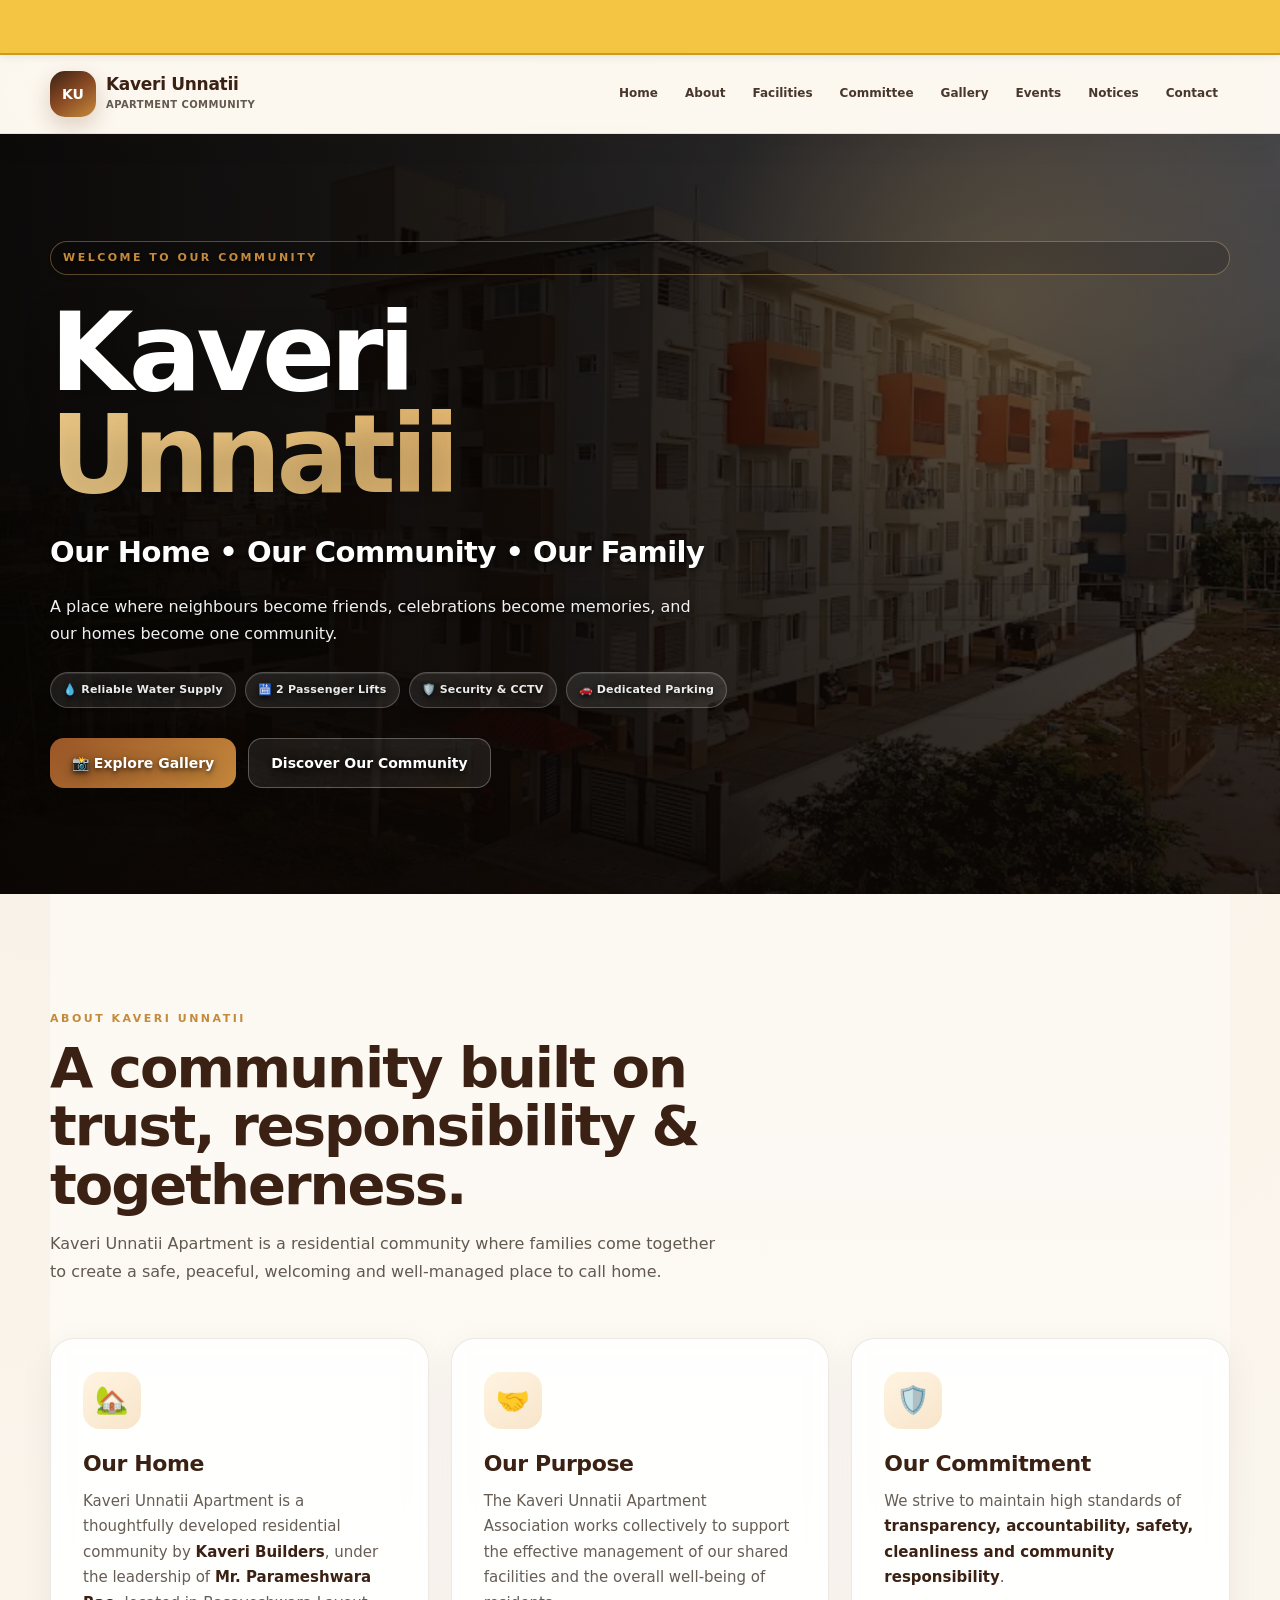
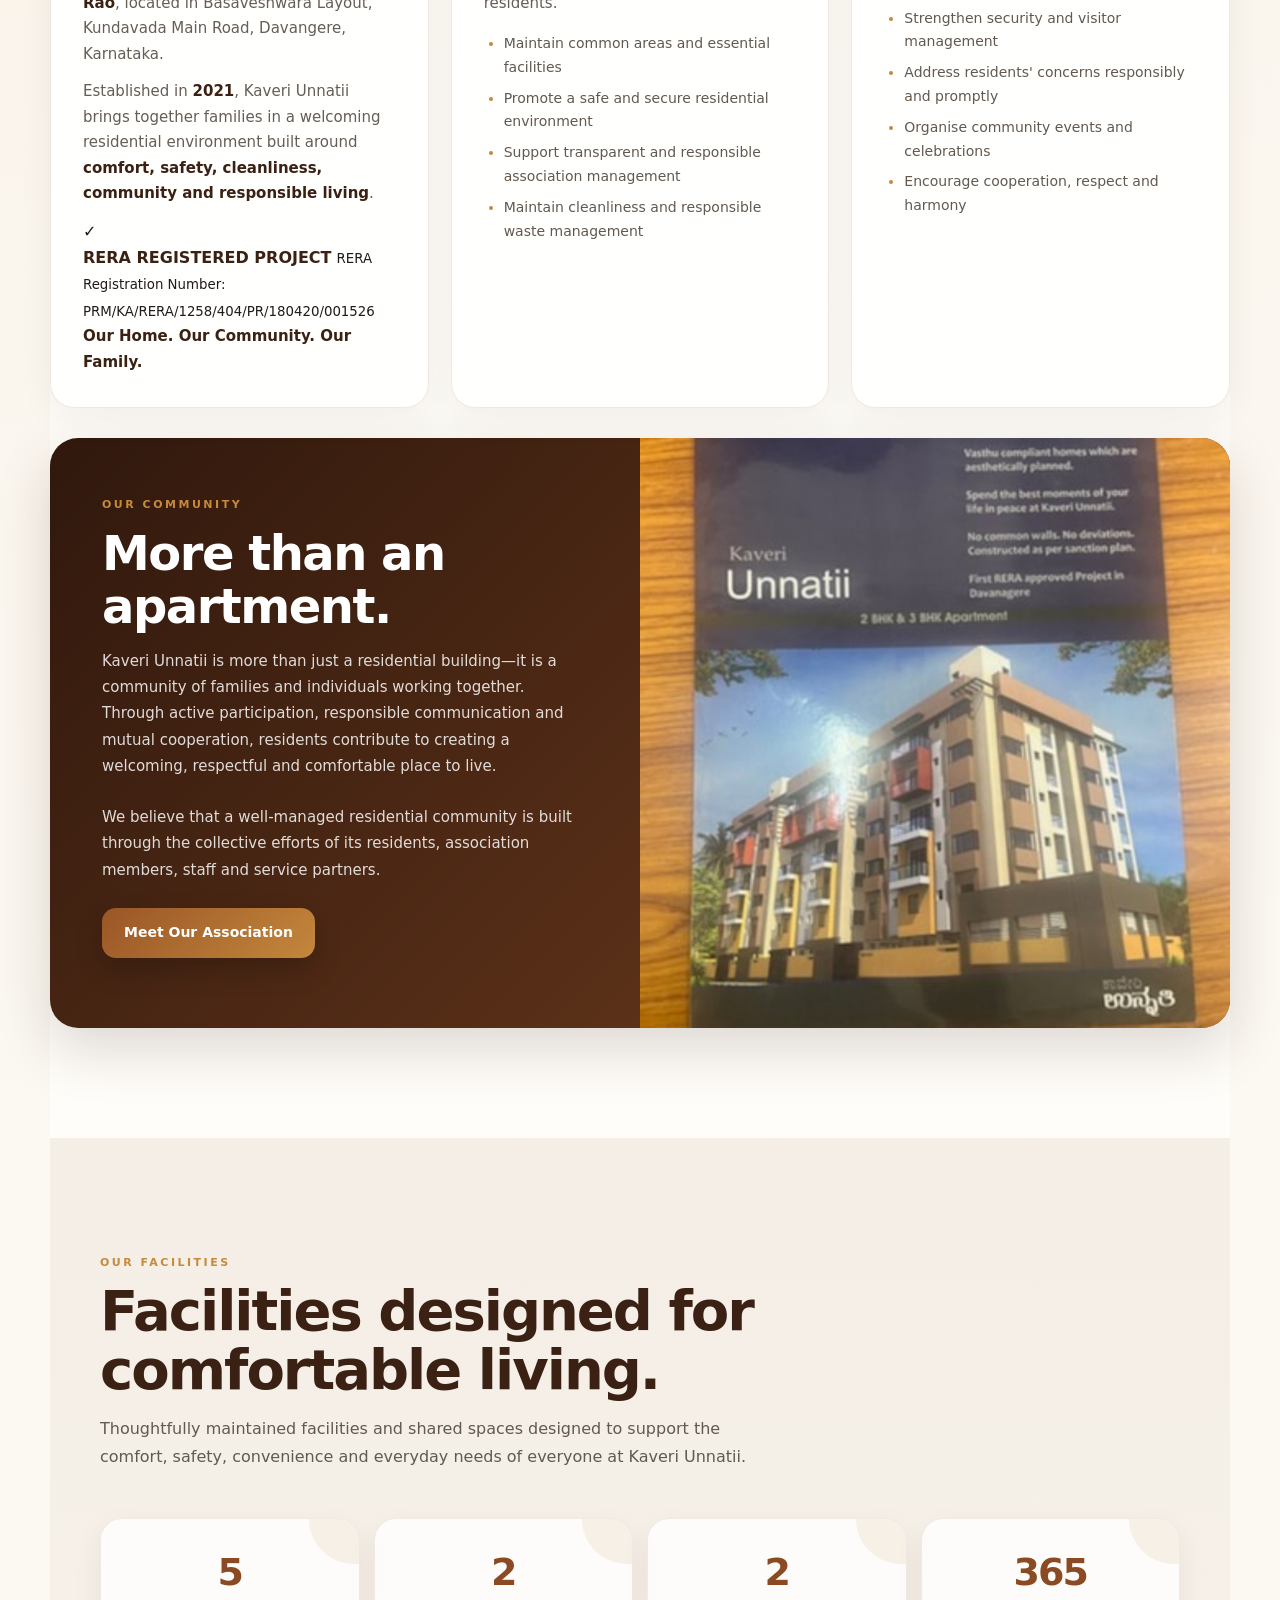
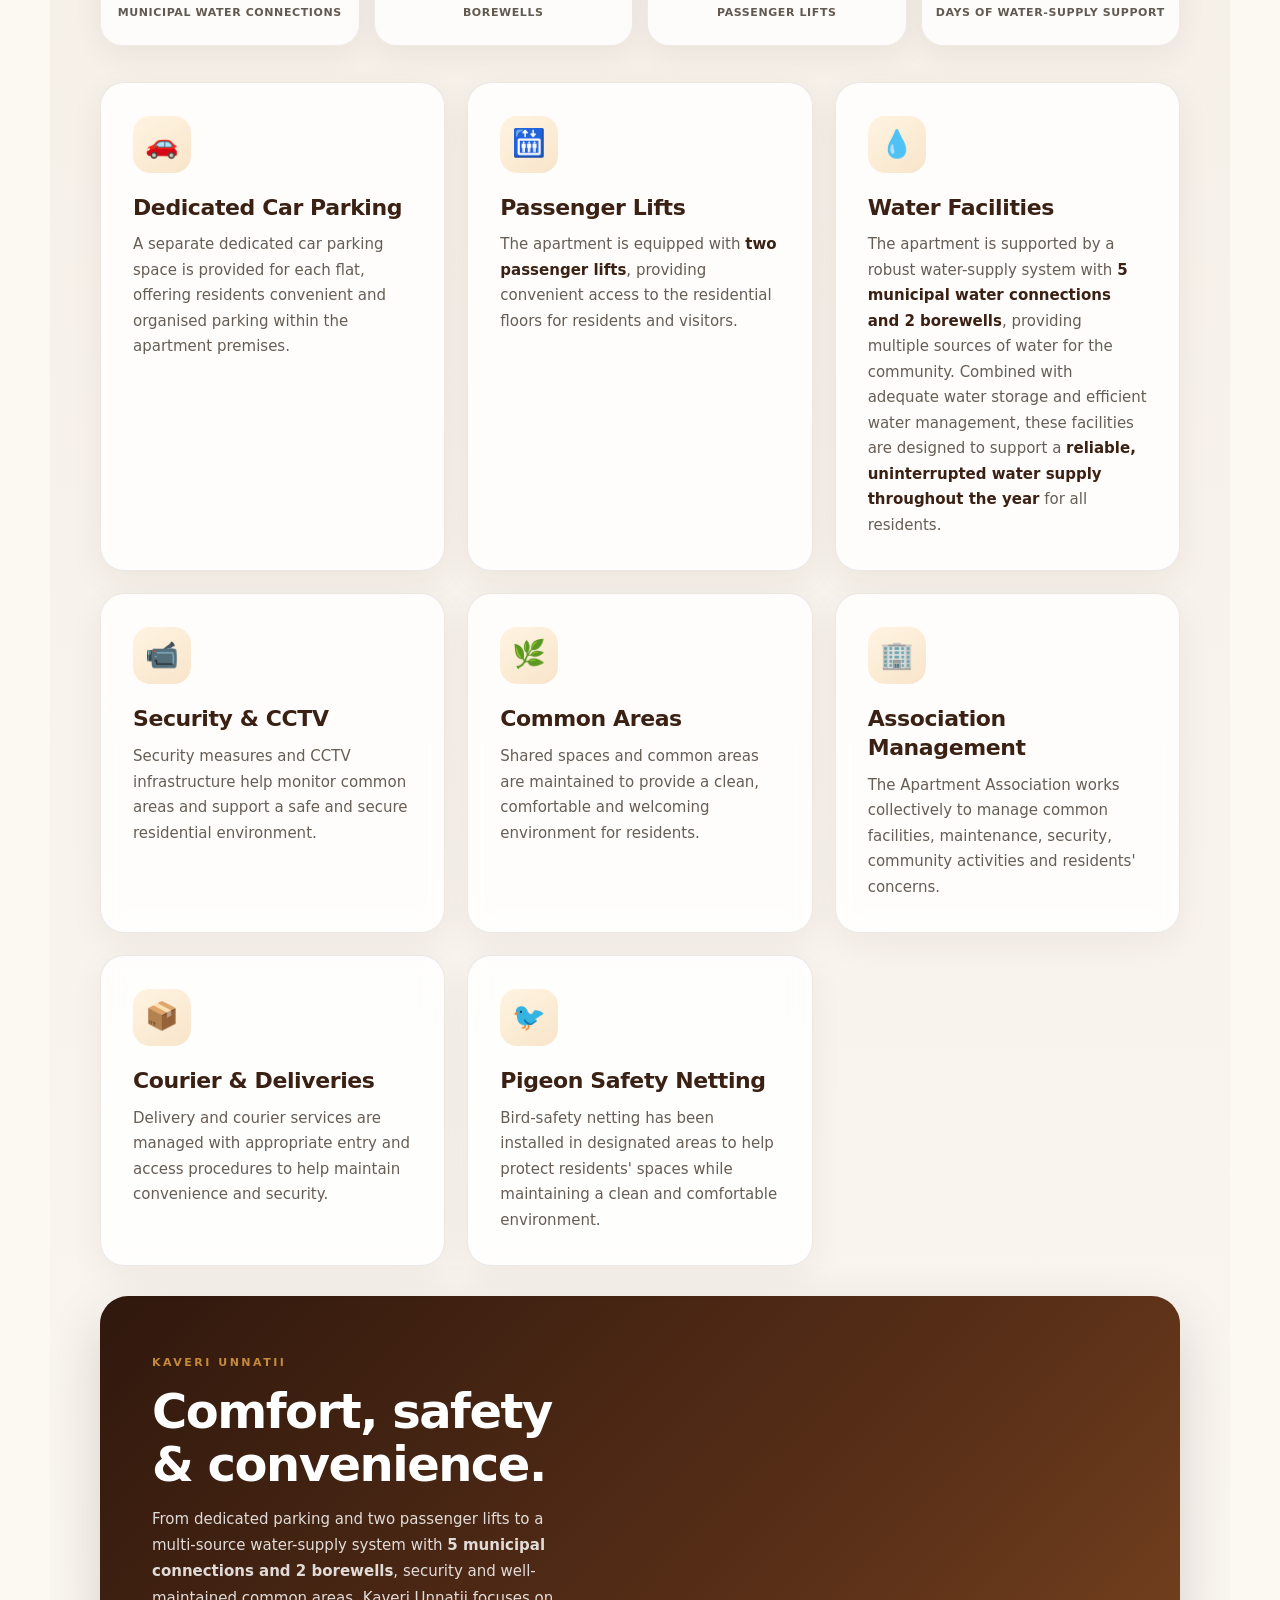
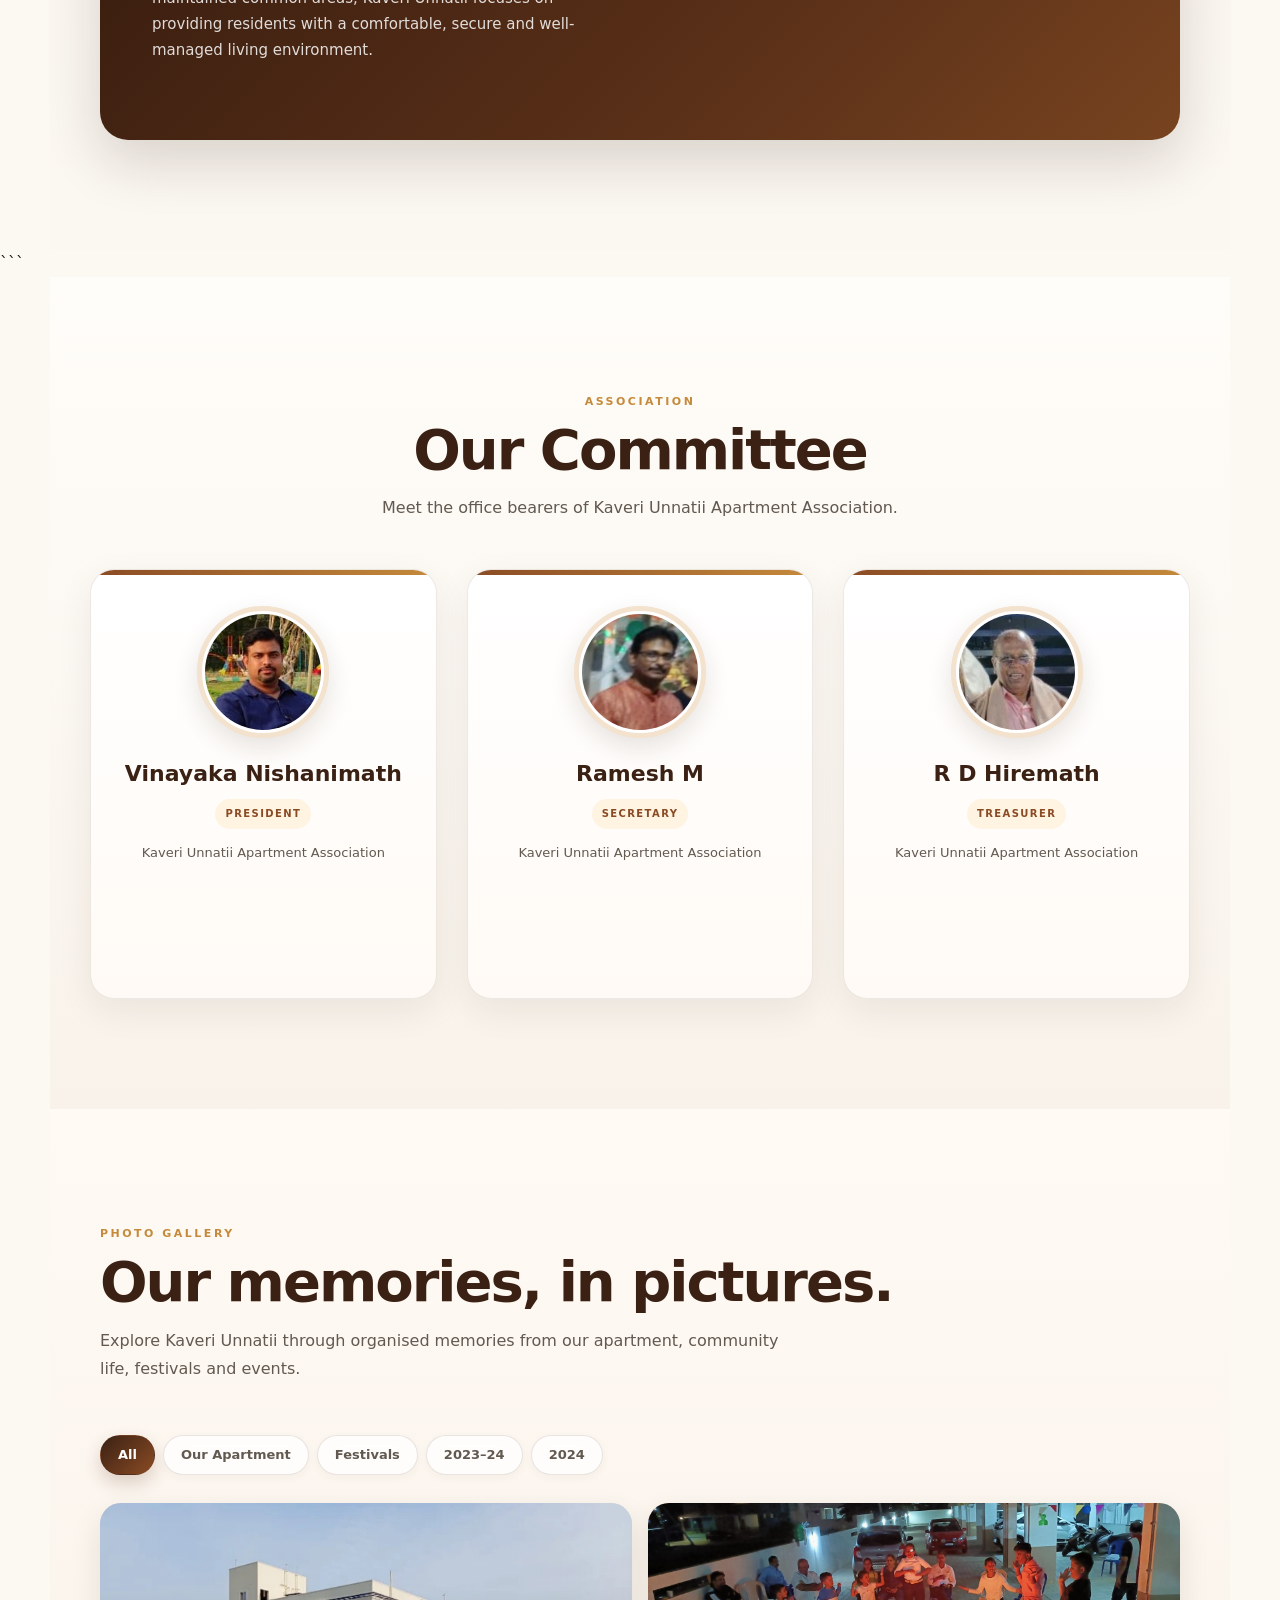
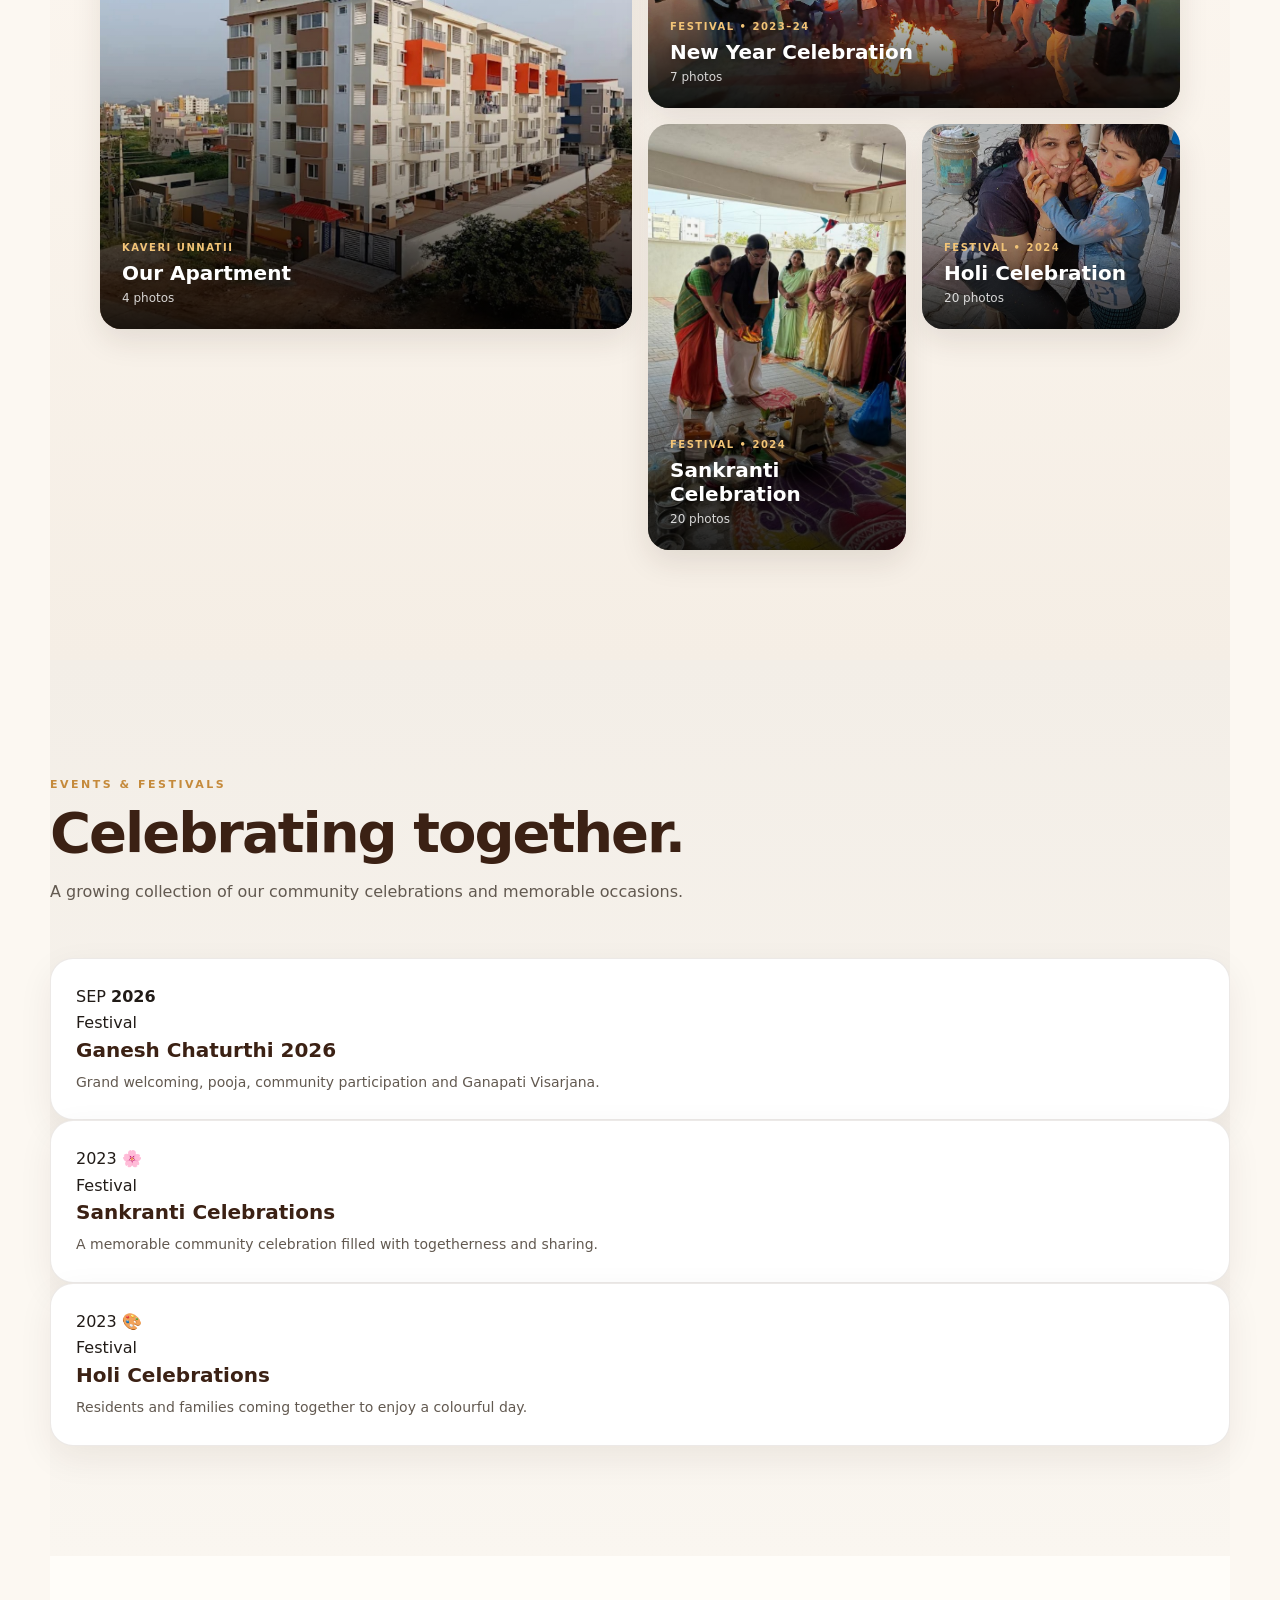
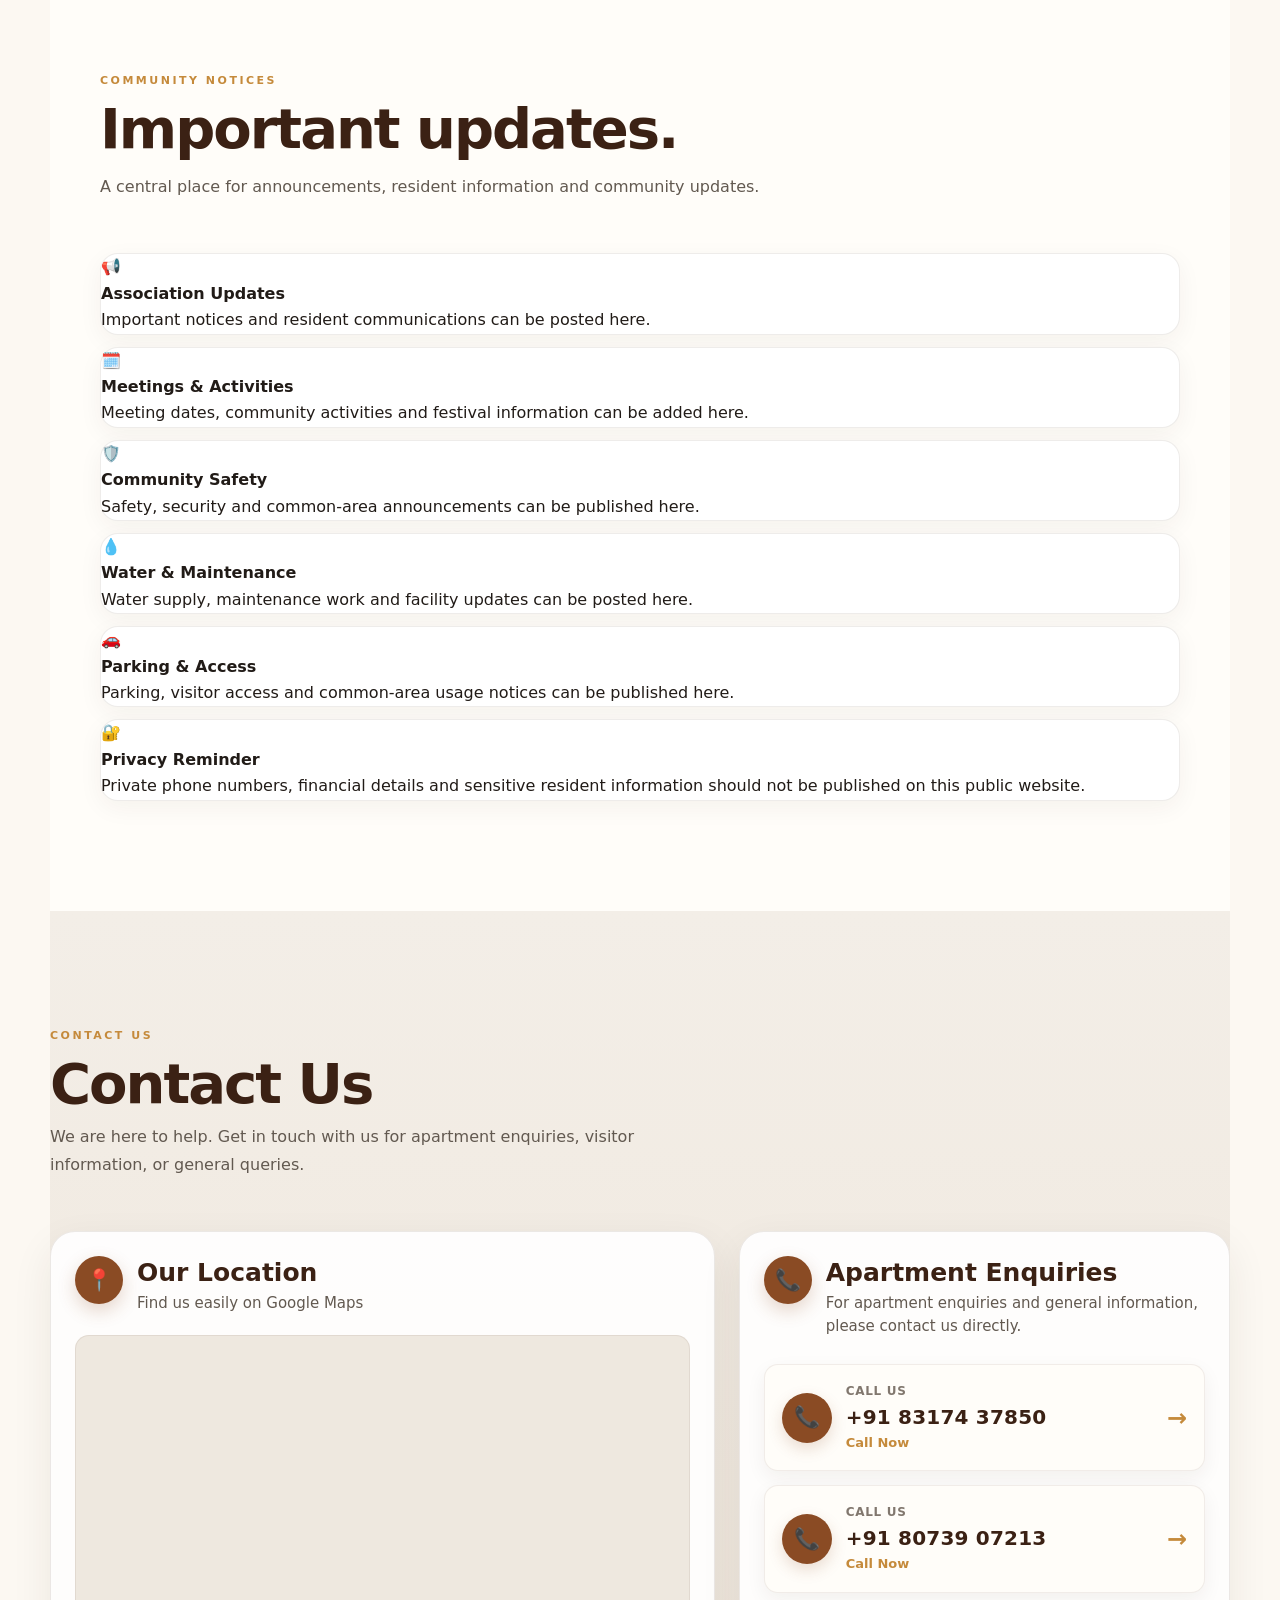
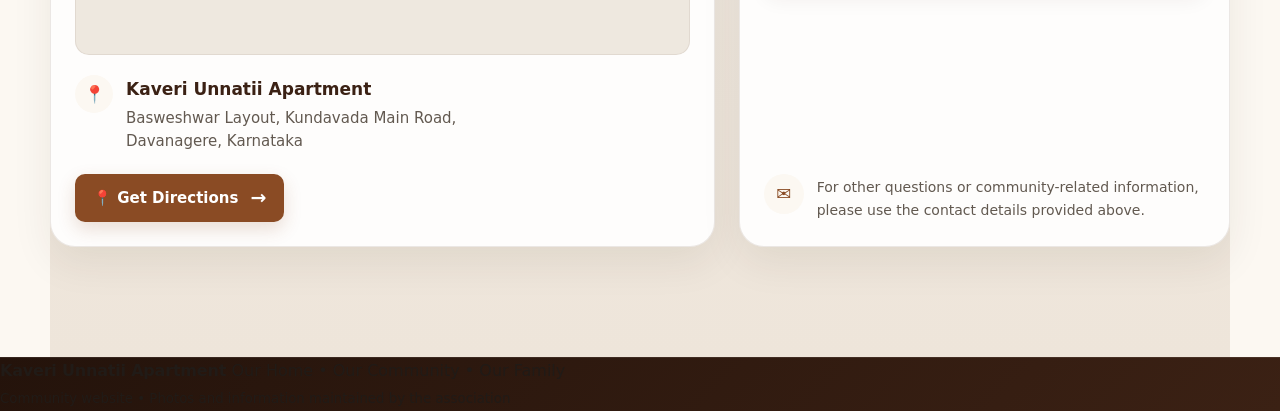
==== commit 3a374091: "Update index contact.html" ====
--- a/index.html
+++ b/index.html
@@ -1,3 +1,4 @@
+
 
 
 
@@ -34,7 +35,7 @@
       &nbsp;&nbsp;|&nbsp;&nbsp;
       📞 <a href="tel:+918317437850">+91 83174 37850</a>
       &nbsp;&nbsp;/&nbsp;&nbsp;
-      <a href="tel:+918660760630">+91 86607 60630</a>
+      <a href="tel:+918073907213">+91 80739 07213</a>
     </div>
   </div>
 
@@ -1717,8 +1718,8 @@
 
             <a
               class="contact-phone-card"
-              href="tel:+918660760630"
-              aria-label="Call +91 86607 60630"
+              href="tel:+918073907213"
+              aria-label="Call +91 80739 07213"
             >
 
               <span class="contact-phone-icon">
@@ -1732,7 +1733,7 @@
                 </span>
 
                 <span class="contact-phone-number">
-                  +91 86607 60630
+                  +91 80739 07213
                 </span>
 
                 <span class="contact-phone-action">
--- a/styles.css
+++ b/styles.css
@@ -4066,3 +4066,805 @@
     transition: none !important;
   }
 }
+
+
+/* =========================================================
+   KAVERI UNNATII — PREMIUM MODERN DESIGN OVERRIDES
+   ========================================================= */
+
+:root {
+  --primary: #8a4b24;
+  --primary-dark: #3b2114;
+  --primary-deep: #24130b;
+  --secondary: #c58a3b;
+  --accent: #e2b66d;
+
+  --cream: #fcf8f2;
+  --light: #f4eee6;
+  --white: #ffffff;
+  --surface: rgba(255,255,255,0.94);
+
+  --text: #211b17;
+  --muted: #625950;
+  --muted-light: #81776e;
+
+  --border: rgba(74, 44, 25, 0.12);
+  --border-light: rgba(74, 44, 25, 0.08);
+
+  --shadow: 0 14px 45px rgba(43, 25, 13, 0.08);
+  --shadow-hover: 0 22px 55px rgba(43, 25, 13, 0.15);
+
+  --radius: 24px;
+  --max-width: 1180px;
+}
+
+/* ---------- GLOBAL ---------- */
+
+body {
+  background:
+    radial-gradient(circle at 10% 0%, rgba(197,138,59,.08), transparent 28%),
+    var(--cream);
+  color: var(--text);
+}
+
+::selection {
+  background: rgba(197,138,59,.25);
+  color: var(--primary-deep);
+}
+
+.section {
+  padding-top: 110px;
+  padding-bottom: 110px;
+}
+
+.section-heading {
+  max-width: 760px;
+  margin-bottom: 52px;
+}
+
+.section-heading .eyebrow,
+.eyebrow {
+  color: var(--secondary);
+  font-size: 11px;
+  font-weight: 850;
+  letter-spacing: 2.5px;
+}
+
+.section-heading h2 {
+  color: var(--primary-dark);
+  font-size: clamp(36px, 5vw, 56px);
+  letter-spacing: -2px;
+  line-height: 1.05;
+}
+
+.section-heading p {
+  max-width: 680px;
+  color: var(--muted);
+  font-size: 16px;
+}
+
+/* ---------- NAVIGATION ---------- */
+
+.topbar {
+  background: rgba(252,248,242,.86);
+  border-bottom: 1px solid rgba(59,33,20,.10);
+  box-shadow: 0 8px 30px rgba(40,25,15,.06);
+  backdrop-filter: blur(20px) saturate(140%);
+}
+
+.nav-wrap {
+  min-height: 78px;
+}
+
+.brand {
+  gap: 13px;
+}
+
+.brand-mark {
+  width: 46px;
+  height: 46px;
+  border-radius: 15px;
+  background: linear-gradient(145deg, var(--primary-dark), var(--primary), var(--secondary));
+  box-shadow: 0 9px 22px rgba(109,57,25,.22);
+}
+
+.brand strong {
+  font-size: 18px;
+  letter-spacing: -.3px;
+}
+
+.brand small {
+  color: var(--muted-light);
+  font-size: 10px;
+  letter-spacing: .7px;
+  text-transform: uppercase;
+}
+
+.topbar #nav {
+  gap: 3px;
+}
+
+.topbar #nav a {
+  padding: 10px 12px;
+  border-radius: 12px;
+  color: #49372b;
+  font-size: 12px;
+}
+
+.topbar #nav a:hover {
+  background: rgba(138,75,36,.07);
+}
+
+.topbar .menu-btn {
+  border: 1px solid rgba(138,75,36,.14);
+  background: rgba(255,255,255,.82);
+  color: var(--primary);
+}
+
+/* ---------- HERO ---------- */
+
+.hero {
+  min-height: min(760px, calc(100vh - 78px));
+  position: relative;
+  overflow: hidden;
+  background:
+    linear-gradient(90deg, rgba(25,13,7,.90) 0%, rgba(35,19,10,.72) 38%, rgba(35,19,10,.30) 72%, rgba(35,19,10,.16) 100%),
+    url("images/04-Our-Apartment/kaveri-apartment.webp") center / cover no-repeat;
+}
+
+.hero::before {
+  content: "";
+  position: absolute;
+  inset: 0;
+  background:
+    radial-gradient(circle at 78% 22%, rgba(245,196,119,.25), transparent 26%),
+    linear-gradient(180deg, transparent 45%, rgba(15,8,4,.28));
+  pointer-events: none;
+}
+
+.hero-overlay {
+  background:
+    linear-gradient(120deg, rgba(20,10,5,.28), transparent 55%);
+}
+
+.hero-content {
+  min-height: min(760px, calc(100vh - 78px));
+  padding-top: 90px;
+  padding-bottom: 90px;
+  justify-content: center;
+}
+
+.hero .eyebrow {
+  padding: 7px 12px;
+  border: 1px solid rgba(242,196,119,.35);
+  border-radius: 999px;
+  background: rgba(0,0,0,.17);
+  backdrop-filter: blur(8px);
+}
+
+.hero h1 {
+  max-width: 780px;
+  margin-top: 14px;
+  margin-bottom: 22px;
+  font-size: clamp(58px, 9vw, 108px);
+  letter-spacing: -5px;
+  text-shadow: 0 10px 35px rgba(0,0,0,.28);
+}
+
+.hero h1 span {
+  background: linear-gradient(90deg, #f4d08b, #dca65b);
+  -webkit-background-clip: text;
+  background-clip: text;
+  color: transparent;
+}
+
+.hero-tagline {
+  font-size: clamp(20px, 3vw, 29px);
+  letter-spacing: -.5px;
+  color: rgba(255,255,255,.95);
+}
+
+.hero-copy {
+  max-width: 650px;
+  color: rgba(255,255,255,.82);
+  font-size: 16px;
+}
+
+.hero-highlights {
+  display: flex;
+  flex-wrap: wrap;
+  gap: 9px;
+  margin-top: 25px;
+  max-width: 760px;
+}
+
+.hero-highlights span {
+  display: inline-flex;
+  align-items: center;
+  min-height: 36px;
+  padding: 7px 12px;
+  border: 1px solid rgba(255,255,255,.22);
+  border-radius: 999px;
+  background: rgba(255,255,255,.09);
+  color: rgba(255,255,255,.92);
+  font-size: 11px;
+  font-weight: 700;
+  letter-spacing: .2px;
+  backdrop-filter: blur(12px);
+  box-shadow: inset 0 1px rgba(255,255,255,.10);
+}
+
+.hero-actions {
+  margin-top: 30px;
+}
+
+.btn {
+  min-height: 50px;
+  padding: 0 22px;
+  border-radius: 14px;
+}
+
+.btn.primary {
+  background: linear-gradient(135deg, #9a5627, #c4873c);
+  box-shadow: 0 12px 28px rgba(0,0,0,.20);
+}
+
+.btn.ghost {
+  border-color: rgba(255,255,255,.28);
+  background: rgba(255,255,255,.08);
+}
+
+/* ---------- ABOUT ---------- */
+
+#about {
+  background:
+    linear-gradient(180deg, var(--cream), #fffdf9);
+}
+
+.about-grid {
+  gap: 22px;
+}
+
+.about-card {
+  padding: 32px;
+  border: 1px solid rgba(73,44,25,.10);
+  border-radius: 24px;
+  background: rgba(255,255,255,.84);
+  box-shadow: 0 10px 35px rgba(53,33,19,.06);
+  backdrop-filter: blur(10px);
+}
+
+.about-card:hover {
+  transform: translateY(-7px);
+  border-color: rgba(197,138,59,.28);
+  box-shadow: var(--shadow-hover);
+}
+
+.about-card .icon {
+  width: 58px;
+  height: 58px;
+  margin-bottom: 21px;
+  border-radius: 17px;
+  background: linear-gradient(145deg, #fff4e2, #f8e5ca);
+  box-shadow: inset 0 1px rgba(255,255,255,.9);
+}
+
+.about-card h3 {
+  font-size: 22px;
+  letter-spacing: -.4px;
+}
+
+.about-card p {
+  color: #665d55;
+}
+
+.intro-panel {
+  margin-top: 30px;
+  border-radius: 28px;
+  background:
+    linear-gradient(135deg, #30180d, #5a3018 65%, #77431f);
+  box-shadow: 0 22px 55px rgba(45,24,12,.16);
+}
+
+.intro-panel > div {
+  padding: 52px;
+}
+
+.intro-panel h3 {
+  font-size: clamp(32px, 4vw, 48px);
+  letter-spacing: -1.5px;
+}
+
+.intro-panel p {
+  max-width: 720px;
+}
+
+/* ---------- FACILITIES ---------- */
+
+.facilities-section {
+  background:
+    linear-gradient(180deg, #f4eee6 0%, #fbf7f1 100%);
+}
+
+.facility-stats {
+  display: grid;
+  grid-template-columns: repeat(4, 1fr);
+  gap: 14px;
+  margin: -5px 0 36px;
+}
+
+.facility-stat {
+  position: relative;
+  overflow: hidden;
+  min-height: 128px;
+  display: flex;
+  flex-direction: column;
+  justify-content: center;
+  text-align: center;
+  padding: 20px 12px;
+  border: 1px solid rgba(138,75,36,.10);
+  border-radius: 22px;
+  background: rgba(255,255,255,.78);
+  box-shadow: 0 10px 30px rgba(60,37,21,.06);
+}
+
+.facility-stat::after {
+  content: "";
+  position: absolute;
+  width: 90px;
+  height: 90px;
+  right: -40px;
+  top: -45px;
+  border-radius: 50%;
+  background: rgba(197,138,59,.10);
+}
+
+.facility-stat strong {
+  position: relative;
+  z-index: 1;
+  color: var(--primary);
+  font-size: 38px;
+  letter-spacing: -2px;
+}
+
+.facility-stat span {
+  position: relative;
+  z-index: 1;
+  color: var(--muted);
+  font-size: 11px;
+  font-weight: 750;
+  text-transform: uppercase;
+  letter-spacing: .6px;
+}
+
+.facilities-section .about-grid {
+  margin-top: 4px;
+}
+
+.facilities-highlight {
+  margin-top: 30px;
+}
+
+/* ---------- GALLERY ---------- */
+
+.gallery-section {
+  background:
+    linear-gradient(180deg, #fffaf4 0%, #f5eee5 100%);
+}
+
+.gallery-section .section-heading {
+  max-width: 820px;
+}
+
+.gallery-filters {
+  gap: 8px;
+  margin-bottom: 28px;
+}
+
+.gallery-filter {
+  min-height: 40px;
+  border-color: rgba(73,44,25,.12);
+  background: rgba(255,255,255,.78);
+  backdrop-filter: blur(8px);
+}
+
+.gallery-filter.active {
+  background: linear-gradient(135deg, var(--primary-dark), var(--primary));
+  border-color: transparent;
+}
+
+.gallery-mosaic {
+  gap: 16px;
+  grid-auto-rows: 205px;
+}
+
+.gallery-tile {
+  border-radius: 21px;
+  box-shadow: 0 12px 30px rgba(49,30,17,.10);
+}
+
+.gallery-tile:hover {
+  transform: translateY(-6px) scale(1.005);
+  box-shadow: 0 24px 48px rgba(49,30,17,.18);
+}
+
+.gallery-tile::after {
+  background: linear-gradient(180deg, rgba(0,0,0,.02) 20%, rgba(0,0,0,.12) 48%, rgba(0,0,0,.82) 100%);
+}
+
+.gallery-tile-content {
+  left: 22px;
+  right: 22px;
+  bottom: 20px;
+}
+
+.gallery-tile-title {
+  font-size: 20px;
+}
+
+/* ---------- COMMITTEE ---------- */
+
+.committee-section {
+  background:
+    linear-gradient(180deg, #fffdf9, #f8f2ea);
+}
+
+.committee-card {
+  padding: 32px 26px;
+  border-radius: 24px;
+  border: 1px solid rgba(73,44,25,.10);
+  box-shadow: 0 12px 36px rgba(55,34,19,.07);
+}
+
+.committee-card:hover {
+  transform: translateY(-7px);
+  box-shadow: var(--shadow-hover);
+}
+
+.committee-photo {
+  width: 132px;
+  height: 132px;
+  border: 5px solid #f3e2cd;
+  box-shadow: 0 10px 25px rgba(53,31,16,.12);
+}
+
+.committee-role {
+  display: inline-flex;
+  margin-top: 3px;
+  padding: 5px 10px;
+  border-radius: 999px;
+  background: #fff3e2;
+  color: var(--primary);
+  font-size: 10px;
+}
+
+/* ---------- EVENTS ---------- */
+
+#events {
+  background: linear-gradient(180deg, #f3eee7, #faf6f0);
+}
+
+#events .timeline {
+  gap: 22px;
+}
+
+#events .event-card {
+  border-radius: 23px;
+  border: 1px solid rgba(73,44,25,.10);
+  box-shadow: 0 12px 35px rgba(54,34,19,.07);
+}
+
+/* ---------- NOTICES ---------- */
+
+.notices-section {
+  background: #fffdf9;
+}
+
+.notice-list {
+  display: grid;
+  gap: 12px;
+}
+
+.notice {
+  border: 1px solid rgba(73,44,25,.09);
+  border-radius: 18px;
+  background: #fff;
+  box-shadow: 0 7px 24px rgba(54,34,19,.05);
+  transition: transform .2s ease, box-shadow .2s ease, border-color .2s ease;
+}
+
+.notice:hover {
+  transform: translateY(-3px);
+  border-color: rgba(197,138,59,.25);
+  box-shadow: 0 14px 30px rgba(54,34,19,.09);
+}
+
+/* ---------- CONTACT ---------- */
+
+.contact-section {
+  background:
+    linear-gradient(180deg, #f3eee7, #eee5da);
+}
+
+.contact-location-card,
+.contact-enquiry-card {
+  border-radius: 25px;
+  border: 1px solid rgba(73,44,25,.10);
+  box-shadow: 0 15px 40px rgba(54,34,19,.08);
+  background: rgba(255,255,255,.90);
+}
+
+/* ---------- FOOTER ---------- */
+
+footer {
+  background:
+    linear-gradient(135deg, #24130b, #3b2114);
+  border-top: 1px solid rgba(255,255,255,.08);
+}
+
+footer strong {
+  letter-spacing: -.2px;
+}
+
+/* ---------- BACK TO TOP ---------- */
+
+#backToTop {
+  width: 48px;
+  height: 48px;
+  border-radius: 16px;
+  background: linear-gradient(145deg, var(--primary-dark), var(--primary));
+  box-shadow: 0 12px 28px rgba(42,24,12,.22);
+}
+
+/* ---------- ACCESSIBILITY ---------- */
+
+.skip-link {
+  position: absolute;
+  left: -9999px;
+  top: 0;
+  z-index: 9999;
+  padding: 10px 16px;
+  border-radius: 10px;
+  background: #fff;
+  color: #222;
+  box-shadow: 0 8px 20px rgba(0,0,0,.15);
+}
+
+.skip-link:focus {
+  left: 12px;
+  top: 12px;
+}
+
+/* ---------- RESPONSIVE ---------- */
+
+@media (max-width: 950px) {
+  .facility-stats {
+    grid-template-columns: repeat(2, 1fr);
+  }
+
+  .hero,
+  .hero-content {
+    min-height: 650px;
+  }
+}
+
+@media (max-width: 768px) {
+  .section {
+    padding-top: 78px;
+    padding-bottom: 78px;
+  }
+
+  .section-heading h2 {
+    letter-spacing: -1.3px;
+  }
+
+  .hero {
+    min-height: 670px;
+  }
+
+  .hero-content {
+    min-height: 670px;
+    padding-top: 70px;
+    padding-bottom: 65px;
+  }
+
+  .hero h1 {
+    font-size: clamp(54px, 14vw, 82px);
+    letter-spacing: -3px;
+  }
+
+  .hero-highlights span {
+    font-size: 10px;
+  }
+
+  .about-grid {
+    grid-template-columns: 1fr;
+  }
+
+  .intro-panel {
+    grid-template-columns: 1fr;
+  }
+
+  .intro-panel > div {
+    padding: 34px 28px;
+  }
+
+  .facility-stats {
+    gap: 10px;
+  }
+
+  .facility-stat {
+    min-height: 112px;
+  }
+
+  .facility-stat strong {
+    font-size: 32px;
+  }
+
+  .gallery-mosaic {
+    grid-template-columns: repeat(2, 1fr);
+    grid-auto-rows: 175px;
+  }
+
+  .gallery-tile-featured {
+    grid-column: span 2;
+    grid-row: span 2;
+  }
+}
+
+@media (max-width: 600px) {
+  .section {
+    width: calc(100% - 28px);
+    padding-top: 64px;
+    padding-bottom: 64px;
+  }
+
+  .hero,
+  .hero-content {
+    min-height: 650px;
+  }
+
+  .hero-content {
+    width: calc(100% - 28px);
+    padding-top: 58px;
+    padding-bottom: 52px;
+  }
+
+  .hero h1 {
+    font-size: clamp(48px, 16vw, 68px);
+    line-height: .98;
+    letter-spacing: -2.5px;
+  }
+
+  .hero-tagline {
+    font-size: 19px;
+  }
+
+  .hero-copy {
+    font-size: 15px;
+  }
+
+  .hero-highlights {
+    gap: 7px;
+  }
+
+  .hero-highlights span {
+    min-height: 33px;
+    padding: 6px 9px;
+    font-size: 9px;
+  }
+
+  .hero-actions {
+    display: grid;
+    grid-template-columns: 1fr;
+  }
+
+  .hero-actions .btn {
+    width: 100%;
+  }
+
+  .facility-stats {
+    grid-template-columns: repeat(2, 1fr);
+  }
+
+  .facility-stat {
+    min-height: 105px;
+    padding: 16px 8px;
+    border-radius: 17px;
+  }
+
+  .facility-stat strong {
+    font-size: 29px;
+  }
+
+  .facility-stat span {
+    font-size: 9px;
+    line-height: 1.3;
+  }
+
+  .gallery-section {
+    width: 100%;
+    padding-left: 14px;
+    padding-right: 14px;
+  }
+
+  .gallery-mosaic {
+    gap: 9px;
+    grid-auto-rows: 150px;
+  }
+
+  .gallery-tile {
+    border-radius: 15px;
+  }
+
+  .gallery-tile-content {
+    left: 13px;
+    right: 13px;
+    bottom: 13px;
+  }
+
+  .gallery-tile-title {
+    font-size: 16px;
+  }
+
+  .gallery-tile-description {
+    font-size: 10px;
+  }
+
+  .gallery-tile-icon {
+    width: 34px;
+    height: 34px;
+    top: 10px;
+    right: 10px;
+  }
+}
+
+@media (max-width: 420px) {
+  .brand strong {
+    font-size: 15px;
+  }
+
+  .brand small {
+    font-size: 8px;
+  }
+
+  .brand-mark {
+    width: 39px;
+    height: 39px;
+    border-radius: 12px;
+  }
+
+  .hero {
+    min-height: 630px;
+  }
+
+  .hero-content {
+    min-height: 630px;
+  }
+
+  .hero .eyebrow {
+    font-size: 9px;
+    letter-spacing: 1.8px;
+  }
+
+  .hero-highlights span {
+    flex: 1 1 calc(50% - 7px);
+    justify-content: center;
+    text-align: center;
+  }
+
+  .facility-stat strong {
+    font-size: 27px;
+  }
+}
+
+@media (prefers-reduced-motion: reduce) {
+  *,
+  *::before,
+  *::after {
+    scroll-behavior: auto !important;
+    transition-duration: .01ms !important;
+    animation-duration: .01ms !important;
+    animation-iteration-count: 1 !important;
+  }
+}
